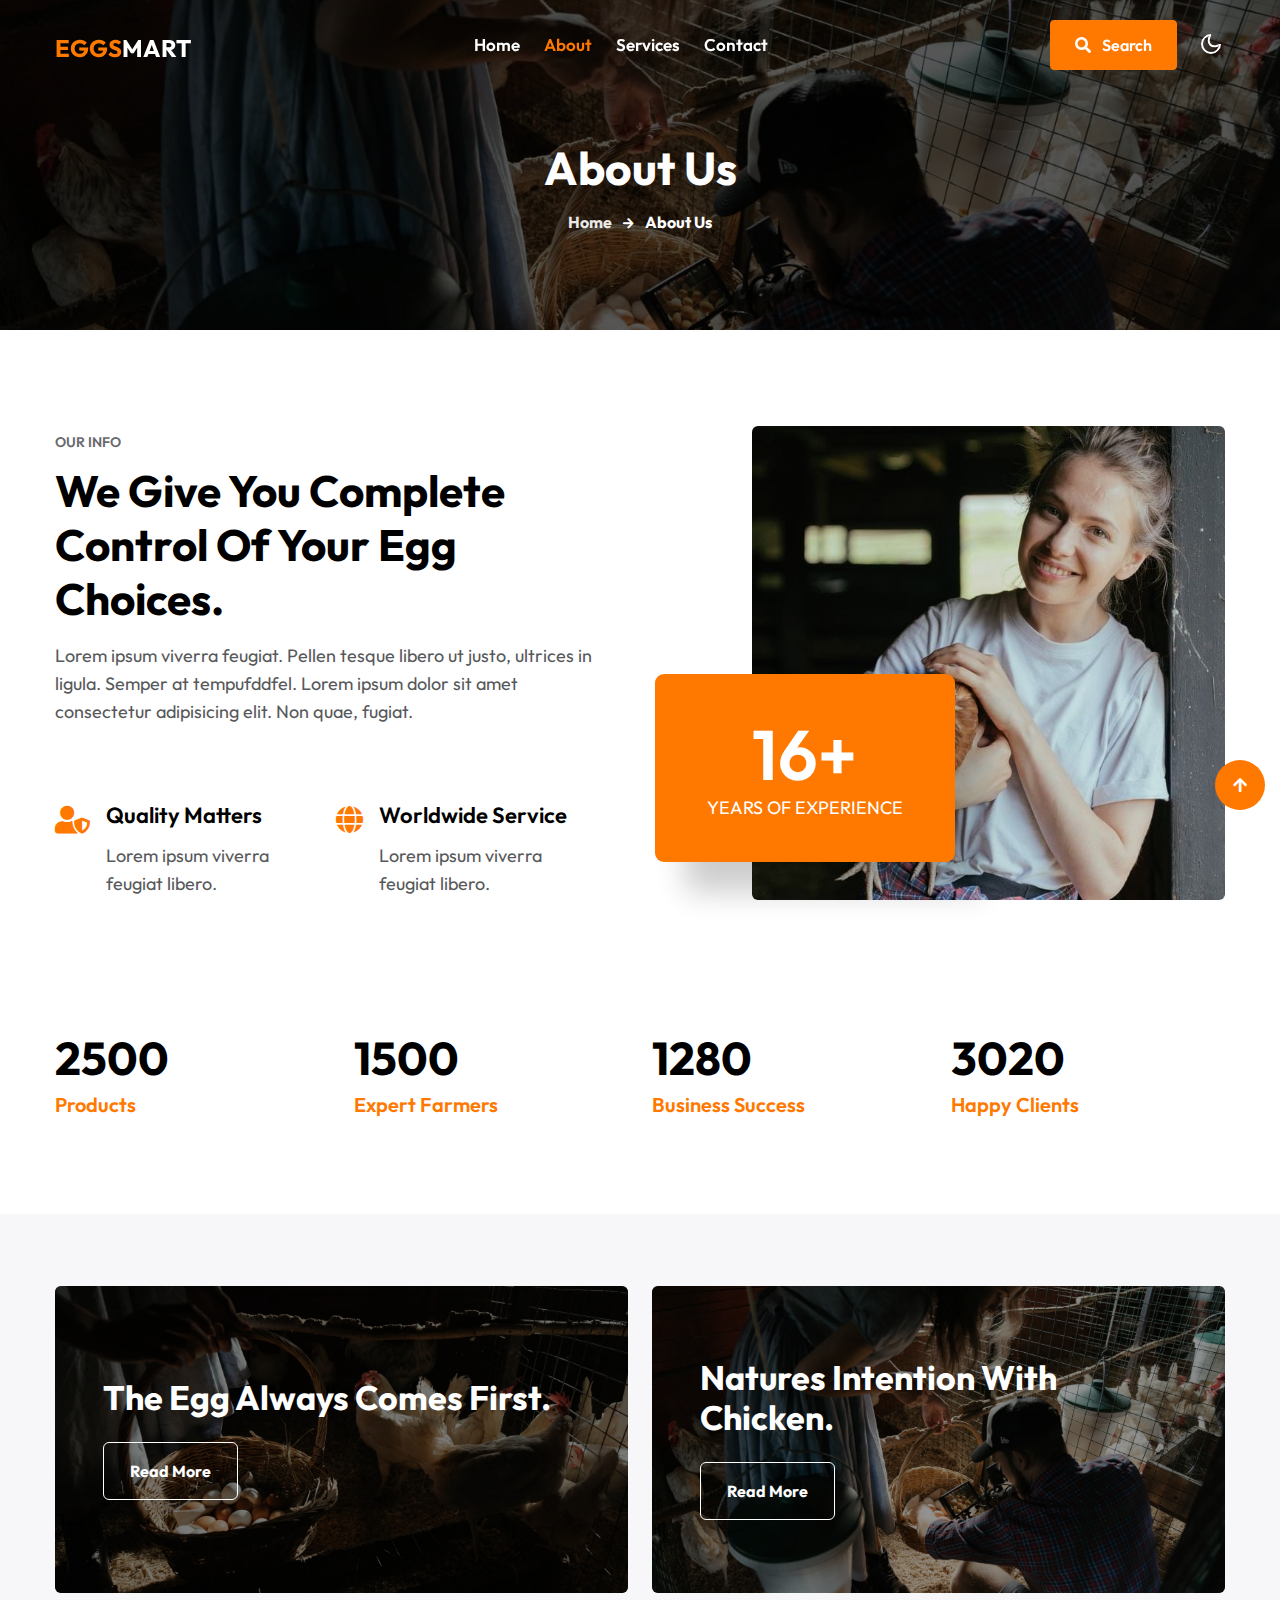
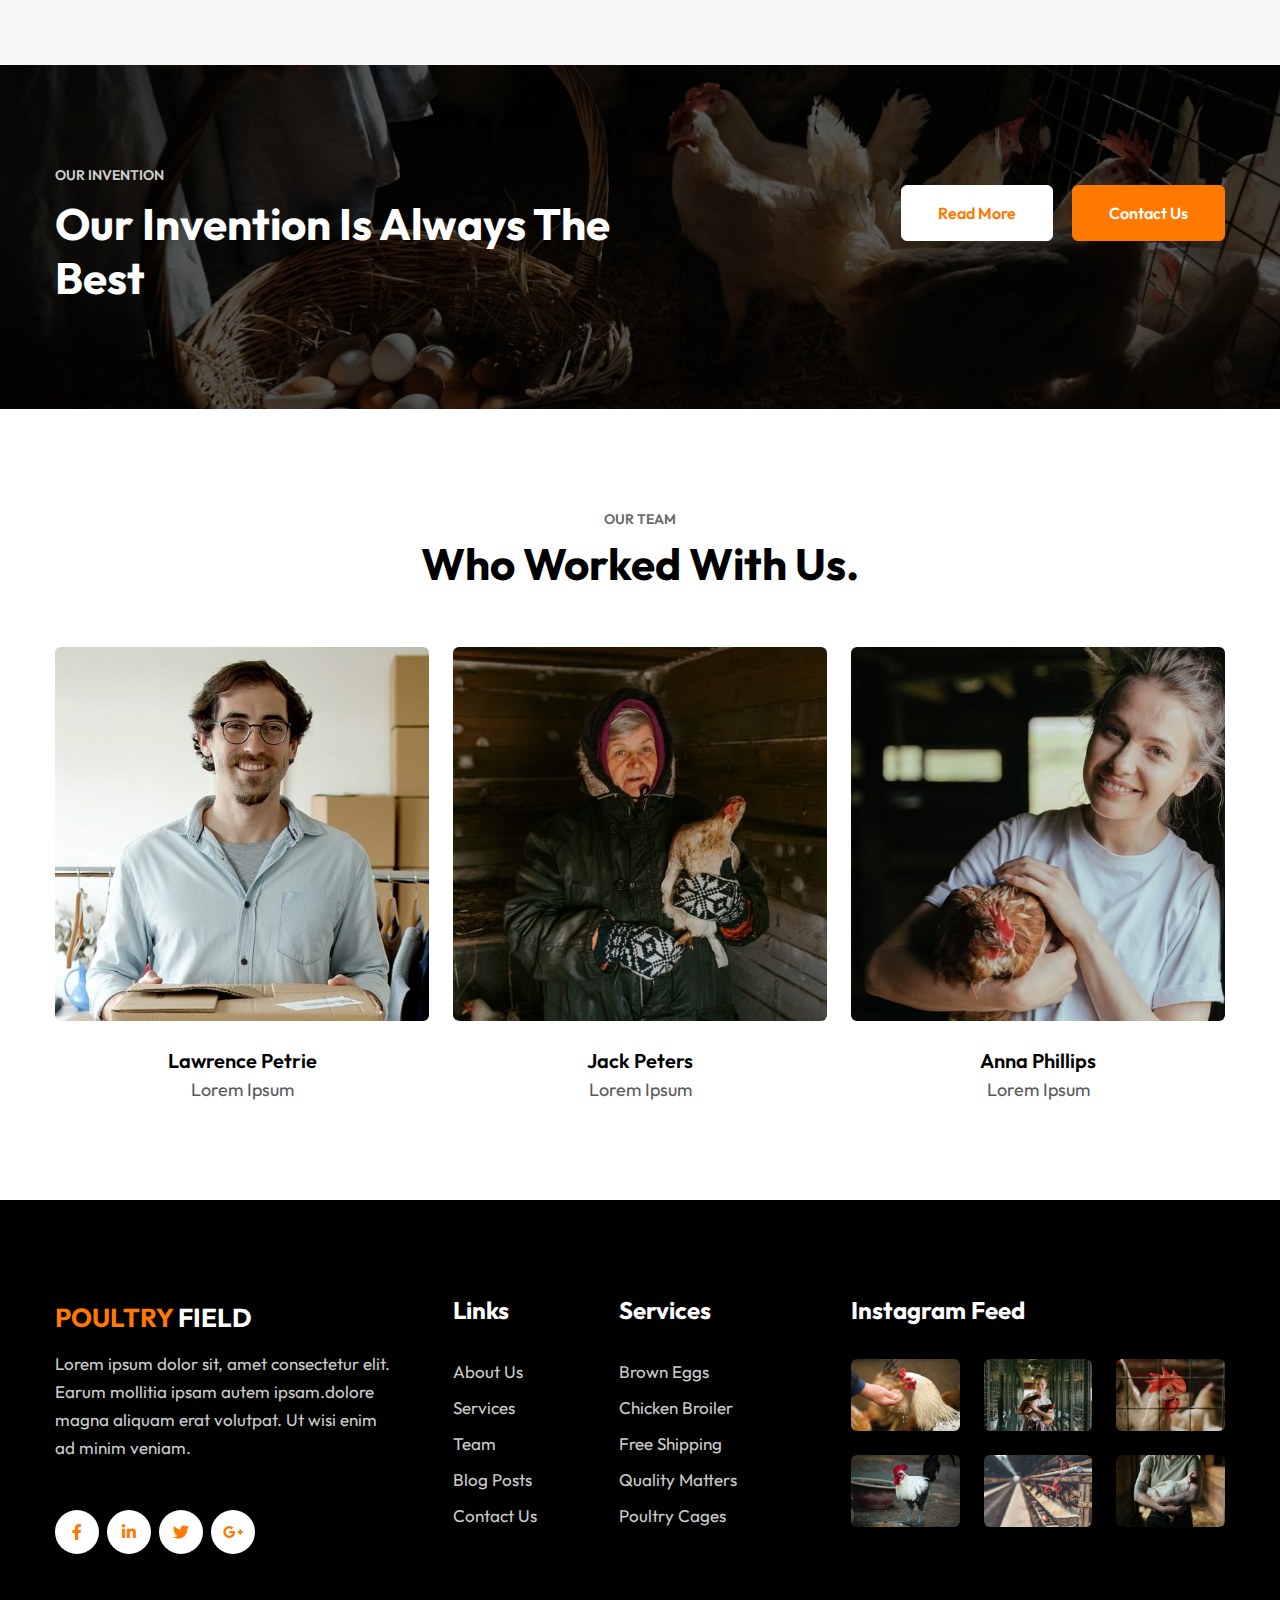
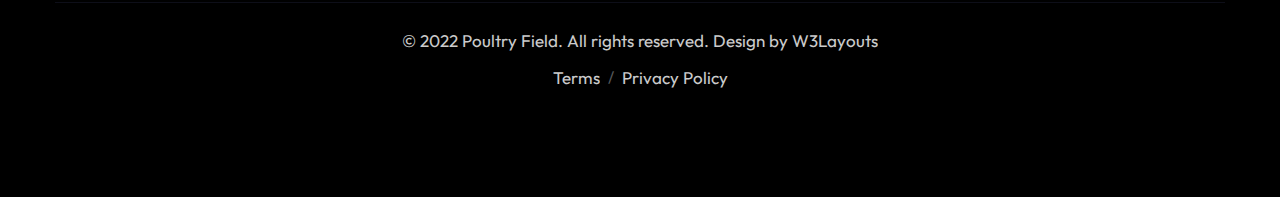
==== about.html @ 7b954600 "Initial commit" ====
<!--
Author: W3layouts
Author URL: http://w3layouts.com
-->
<!doctype html>
<html lang="en">

<head>
    <!-- Required meta tags -->
    <meta charset="utf-8">
    <meta name="viewport" content="width=device-width, initial-scale=1, shrink-to-fit=no">
    <title>Eggsmart - Farming for Eggs and such  </title>
    <!--/google-fonts -->
    <link href="//fonts.googleapis.com/css2?family=Outfit:wght@400;600;700&display=swap" rel="stylesheet">
    <!--//google-fonts -->
    <!--/Template-CSS -->
    <link rel="stylesheet" href="assets/css/style-starter.css">
    <!--//Template-CSS -->
</head>

<body>
    <!--/Header-->
    <header id="site-header" class="fixed-top">
        <div class="container">
            <nav class="navbar navbar-expand-lg navbar-light stroke py-lg-0">
                <h1><a class="navbar-brand" href="index.html">
                        <span class="w3yellow">Eggs</span>mart
                    </a></h1>
                <button class="navbar-toggler collapsed" type="button" data-bs-toggle="collapse" data-bs-target="#navbarScroll" aria-controls="navbarScroll" aria-expanded="false" aria-label="Toggle navigation">
                    <span class="navbar-toggler-icon fa icon-expand fa-bars"></span>
                    <span class="navbar-toggler-icon fa icon-close fa-times"></span>
                </button>
                <div class="collapse navbar-collapse" id="navbarScroll">
                    <ul class="navbar-nav mx-lg-auto my-2 my-lg-0 navbar-nav-scroll">
                        <li class="nav-item">
                            <a class="nav-link" aria-current="page" href="index.html">Home</a>
                        </li>
                        <li class="nav-item">
                            <a class="nav-link active" href="about.html">About</a>
                        </li>
                        <li class="nav-item">
                            <a class="nav-link" href="services.html">Services</a>
                        </li>
                        
                        <li class="nav-item">
                            <a class="nav-link" href="contact.html">Contact</a>
                        </li>

                    </ul>
                    <!--/search-right-->
                    <ul class="header-search me-lg-4">
                        <li class="nav-item search-right">
                            <a href="#search" class="btn search-btn btn-primary" title="search"><span class="fas fa-search me-2" aria-hidden="true"></span> Search</a>
                            <!-- search popup -->
                            <div id="search" class="pop-overlay">
                                <div class="popup">
                                    <h3 class="title-w3l two mb-4 text-left">Search Here</h3>
                                    <form action="#" method="GET" class="search-box d-flex position-relative">
                                        <input type="search" placeholder="Enter Keyword here" name="search" required="required" autofocus="">
                                        <button type="submit" class="btn"><span class="fas fa-search" aria-hidden="true"></span></button>
                                    </form>
                                </div>
                                <a class="close" href="#close">×</a>
                            </div>
                            <!-- /search popup -->
                        </li>
                    </ul>
                    <!--//search-right-->
                </div>
                <!-- toggle switch for light and dark theme -->
                <div class="mobile-position">
                    <nav class="navigation">
                        <div class="theme-switch-wrapper">
                            <label class="theme-switch" for="checkbox">
                                <input type="checkbox" id="checkbox">
                                <div class="mode-container">
                                    <i class="gg-sun"></i>
                                    <i class="gg-moon"></i>
                                </div>
                            </label>
                        </div>
                    </nav>
                </div>
                <!-- //toggle switch for light and dark theme -->

            </nav>
        </div>
    </header>
    <!--//Header-->
    <!--/inner-page-->
    <div class="inner-banner py-5">
        <section class="w3l-breadcrumb text-left py-sm-5 ">
            <div class="container">
                <div class="w3breadcrumb-gids">
                    <div class="w3breadcrumb-left text-left">
                        <h2 class="inner-w3-title mt-lg-5 mt-4">
                            About Us </h2>
                    </div>
                    <div class="w3breadcrumb-right">
                        <ul class="breadcrumbs-custom-path">
                            <li><a href="index.html">Home</a></li>
                            <li class="active"><span class="fas fa-arrow-right mx-2"></span> About Us</li>
                        </ul>
                    </div>
                </div>

            </div>
        </section>
    </div>
    <!--//inner-page-->
    <!--/about-page-->
    <section class="w3l-ab-page py-5" id="about1">
        <div class="container py-lg-5 py-md-4 py-2">
            <div class="row align-items-center">
                <div class="col-lg-6 pe-lg-5">
                    <h6 class="title-subw3hny mb-2">Our Info</h6>
                    <h3 class="title-w3l mb-2">We Give You Complete Control Of Your Egg choices.
                    </h3>

                    <p class="mt-3">Lorem ipsum viverra feugiat. Pellen tesque libero ut justo,
                        ultrices in ligula. Semper at tempufddfel. Lorem ipsum dolor sit amet consectetur adipisicing
                        elit. Non quae, fugiat.</p>
                    <div class="row two-grids mt-5 pt-lg-4">
                        <div class="col-sm-6 grids_info d-flex">
                            <i class="fas fa-user-shield"></i>
                            <div class="detail ms-3">
                                <h4>Quality Matters</h4>
                                <p>Lorem ipsum viverra feugiat libero.
                                </p>
                            </div>
                        </div>
                        <div class="col-sm-6 grids_info d-flex mt-sm-0 mt-4">
                            <i class="fas fa-globe"></i>
                            <div class="detail ms-3">
                                <h4>
                                    Worldwide Service</h4>
                                <p>Lorem ipsum viverra feugiat libero.
                                </p>
                            </div>
                        </div>
                    </div>
                </div>
                <div class="col-lg-5 offset-lg-1 text-end mt-lg-0 mt-5 position-relative">
                    <img src="assets/images/ab.jpg" alt="" class="img-fluid radius-image">
                    <div class="imginfo__box">
                        <h6 class="imginfo__title">16+</h6>
                        <p>Years of experience</p>
                    </div>
                </div>
            </div>
        </div>
    </section>
    <!--/w3-grids-->
    <section class="w3l-stats-section py-5 pt-0" id="stats">
        <div class="container py-md-5 pt-0">
            <div class="w3l-stats-inner-inf">
                <div class="row stats-con">
                    <div class="col-lg-3 col-6 stats_info counter_grid">
                        <p class="counter">2500 </p>
                        <h3>Products</h3>
                    </div>
                    <div class="col-lg-3 col-6 stats_info counter_grid">
                        <p class="counter">1500 </p>
                        <h3>Expert Farmers</h3>
                    </div>
                    <div class="col-lg-3 col-6 stats_info counter_grid mt-lg-0 mt-4">
                        <p class="counter">1280 </p>
                        <h3>Business Success</h3>
                    </div>
                    <div class="col-lg-3 col-6 stats_info counter_grid mt-lg-0 mt-4">
                        <p class="counter">3020</p>
                        <h3>Happy Clients</h3>
                    </div>

                </div>
            </div>
        </div>
    </section>
    <!--//w3-grids-->
    <!--/bottom-3-grids-->
    <div class=" w3l-3-grids py-5" id="grids-3">
        <div class="container py-md-4">
            <div class="row">
                <div class="col-md-6 mt-md-0">
                    <div class="grids3-info position-relative">
                        <a href="#img" class="d-block zoom"><img src="assets/images/banner1.jpg" alt="" class="img-fluid news-image"></a>
                        <div class="w3-grids3-info">
                            <h4 class="gdnhy-1"><a href="#img">The Egg always comes first.</a>
                                <a class="w3item-link btn btn-style mt-4" href="#">
                                    Read More
                                </a>

                            </h4>
                        </div>
                    </div>
                </div>
                <div class="col-md-6 mt-md-0 mt-4 grids3-info2">
                    <div class="grids3-info position-relative">
                        <a href="#img" class="d-block zoom"><img src="assets/images/banner2.jpg" alt="" class="img-fluid news-image"></a>
                        <div class="w3-grids3-info second">
                            <h4 class="gdnhy-1"><a href="#img">Natures Intention with chicken.</a>
                                <a class="w3item-link btn btn-style mt-4" href="#">
                                    Read More
                                </a>
                            </h4>

                        </div>
                    </div>
                </div>

            </div>
        </div>
    </div>
    <!--//bottom-3-grids-->

    <!--/w3l-join-main-->
    <section class="w3l-join-main py-5">
        <div class="container py-md-5">
            <div class="w3l-project-in">
                <div class="row bottom-info text-left">
                    <div class="col-lg-7 w3l-project-in-left pe-lg-5">
                        <h6 class="title-subw3hny mb-2">Our Invention</h6>
                        <h3 class="title-w3l two mb-2">Our Invention Is Always The Best
                        </h3>


                    </div>
                    <div class="col-lg-5 w3l-project-in-right">
                        <div class="w3banner-content-btns">
                            <a href="about.html" class="btn btn-style btn-white mt-4">Read More </a>
                            <a href="contact.html" class="btn btn-style btn-primary mt-4 ms-3">Contact Us</a>
                        </div>
                    </div>
                </div>
            </div>
        </div>
    </section>
    <!--//w3l-join-main-->
    <!--/team-sec-->
    <section class="w3l-team-main team py-5" id="team">
        <div class="container py-lg-5">
            <div class="title-content text-center mb-2">
                <h6 class="title-subw3hny mb-1">Our Team</h6>
                <h3 class="title-w3l">Who Worked With Us.</h3>
            </div>
            <div class="row team-row justify-content-center">
                <div class="col-lg-4 col-6 team-wrap mt-lg-5 mt-4">
                    <div class="team-member text-center">
                        <div class="team-img">
                            <img src="assets/images/team1.jpg" alt="" class="radius-image">
                            <div class="overlay-team">
                                <div class="team-details text-center">
                                    <div class="socials mt-20">
                                        <a href="#url">
                                            <span class="fab fa-facebook-f"></span>
                                        </a>
                                        <a href="#url">
                                            <span class="fab fa-twitter"></span>
                                        </a>
                                        <a href="#url">
                                            <span class="fab fa-linkedin-in"></span>
                                        </a>
                                    </div>
                                </div>
                            </div>
                        </div>
                        <a href="#url" class="team-title">Lawrence Petrie</a>
                        <p>Lorem Ipsum</p>
                    </div>
                </div>
                <!-- end team member -->
                <div class="col-lg-4 col-6 team-wrap mt-lg-5 mt-4">
                    <div class="team-member text-center">
                        <div class="team-img">
                            <img src="assets/images/team3.jpg" alt="" class="radius-image">
                            <div class="overlay-team">
                                <div class="team-details text-center">
                                    <div class="socials mt-20">
                                        <a href="#url">
                                            <span class="fab fa-facebook-f"></span>
                                        </a>
                                        <a href="#url">
                                            <span class="fab fa-twitter"></span>
                                        </a>
                                        <a href="#url">
                                            <span class="fab fa-linkedin-in"></span>
                                        </a>
                                    </div>
                                </div>
                            </div>
                        </div>
                        <a href="#url" class="team-title">Jack Peters</a>
                        <p>Lorem Ipsum</p>
                    </div>
                </div>
                <!-- end team member -->
                <div class="col-lg-4 col-6 team-wrap mt-lg-5 mt-4">
                    <div class="team-member text-center">
                        <div class="team-img">
                            <img src="assets/images/team2.jpg" alt="" class="radius-image">
                            <div class="overlay-team">
                                <div class="team-details text-center">
                                    <div class="socials mt-20">
                                        <a href="#url">
                                            <span class="fab fa-facebook-f"></span>
                                        </a>
                                        <a href="#url">
                                            <span class="fab fa-twitter"></span>
                                        </a>
                                        <a href="#url">
                                            <span class="fab fa-linkedin-in"></span>
                                        </a>
                                    </div>
                                </div>
                            </div>
                        </div>
                        <a href="#url" class="team-title">Anna Phillips</a>
                        <p>Lorem Ipsum</p>
                    </div>
                </div>
                <!-- end team member -->
            </div>

        </div>
    </section>
    <!--//team-sec-->
    <!--/footer-->
    <footer class="w3l-footer">
        <div class="w3l-footer-16 py-5">
            <div class="container py-md-5 py-3 pb-0">
                <div class="row footer-p">
                    <div class="col-lg-4 col-md-6 pe-lg-5">
                        <h2 class="footerw3l-logo"><a class="navbar-brand" href="index.html">
                                <span class="w3yellow">Poultry</span> Field
                            </a></h2>
                        <p class="mt-3">Lorem ipsum dolor sit, amet consectetur elit. Earum mollitia ipsam autem ipsam.dolore magna aliquam erat volutpat. Ut wisi enim ad minim veniam.</p>
                        <div class="columns-2 mt-lg-5 mt-4">
                            <ul class="social">
                                <li><a href="#facebook"><i class="fab fa-facebook-f"></i></a>
                                </li>
                                <li><a href="#linkedin"><i class="fab fa-linkedin-in"></i></a>
                                </li>
                                <li><a href="#twitter"><i class="fab fa-twitter"></i></a>
                                </li>
                                <li><a href="#google"><i class="fab fa-google-plus-g"></i></a>
                                </li>

                            </ul>
                        </div>
                    </div>
                    <div class="col-lg-4 col-md-6 mt-lg-0 mt-5">
                        <div class="row">
                            <div class="col-xl-5 col-6 column">
                                <h3>Links</h3>
                                <ul class="footer-gd-16">
                                    <li><a href="about.html">About Us</a></li>
                                    <li><a href="services.html">Services</a></li>

                                    <li><a href="about.html">Team</a></li>
                                    <li><a href="#blog">Blog Posts</a></li>
                                    <li><a href="contact.html">Contact Us</a></li>
                                </ul>
                            </div>
                            <div class="col-6 column">
                                <h3>Services</h3>
                                <ul class="footer-gd-16">

                                    <li><a href="#care">
                                            Brown Eggs</a></li>
                                    <li><a href="#meal">Chicken Broiler</a></li>
                                    <li><a href="#clean">
                                            Free Shipping</a></li>
                                    <li><a href="#medicine">
                                            Quality Matters</a></li>
                                    <li><a href="#setting">
                                            Poultry Cages</a></li>
                                </ul>
                            </div>
                        </div>
                    </div>
                    <div class="col-lg-4 col-md-6 column mt-lg-0 mt-4 pl-xl-0">
                        <h3>Instagram Feed</h3>
                        <div class="end-column row">
                            <div class="col-4 w3indta-grid">
                                <a href="#insta">
                                    <img src="assets/images/g1.jpg" class="img-fluid radius-image" alt="poultryfield">
                                </a>
                            </div>
                            <div class="col-4 w3indta-grid">
                                <a href="#insta">
                                    <img src="assets/images/g2.jpg" class="img-fluid radius-image" alt="poultryfield">
                                </a>
                            </div>
                            <div class="col-4 w3indta-grid">
                                <a href="#insta">
                                    <img src="assets/images/g3.jpg" class="img-fluid radius-image" alt="poultryfield">
                                </a>
                            </div>
                            <div class="col-4 w3indta-grid mt-4">
                                <a href="#insta">
                                    <img src="assets/images/g4.jpg" class="img-fluid radius-image" alt="poultryfield">
                                </a>
                            </div>
                            <div class="col-4 w3indta-grid mt-4">
                                <a href="#insta">
                                    <img src="assets/images/g5.jpg" class="img-fluid radius-image" alt="poultryfield">
                                </a>
                            </div>
                            <div class="col-4 w3indta-grid mt-4">
                                <a href="#insta">
                                    <img src="assets/images/g6.jpg" class="img-fluid radius-image" alt="poultryfield">
                                </a>
                            </div>


                        </div>
                    </div>
                </div>
                <div class="below-section text-center pt-lg-4 mt-5">
                    <p class="copy-text">&copy; 2022 Poultry Field. All rights reserved. Design by <a href="https://w3layouts.com/" target="_blank"> W3Layouts</a>
                    </p>
                    <ul class="footer-gd-16 d-flex justify-content-center">
                        <li><a href="#terms">Terms
                            </a></li>
                        <li class="mx-2">/
                        </li>
                        <li><a href="#policy">Privacy Policy</a></li>
                    </ul>
                </div>
            </div>
        </div>
    </footer>
    <!-- //footer -->

    <!-- Js scripts -->
    <!-- move top -->
    <button onclick="topFunction()" id="movetop" title="Go to top">
        <span class="fas fa-arrow-up" aria-hidden="true"></span>
    </button>
    <script>
        // When the user scrolls down 20px from the top of the document, show the button
        window.onscroll = function() {
            scrollFunction()
        };

        function scrollFunction() {
            if (document.body.scrollTop > 20 || document.documentElement.scrollTop > 20) {
                document.getElementById("movetop").style.display = "block";
            } else {
                document.getElementById("movetop").style.display = "none";
            }
        }

        // When the user clicks on the button, scroll to the top of the document
        function topFunction() {
            document.body.scrollTop = 0;
            document.documentElement.scrollTop = 0;
        }

    </script>
    <!-- //move top -->
    <!--//footer-9 -->
    <!-- Template JavaScript -->
    <script src="assets/js/jquery-3.3.1.min.js"></script>
    <script src="assets/js/theme-change.js"></script>
    <!-- MENU-JS -->
    <script>
        $(window).on("scroll", function() {
            var scroll = $(window).scrollTop();

            if (scroll >= 80) {
                $("#site-header").addClass("nav-fixed");
            } else {
                $("#site-header").removeClass("nav-fixed");
            }
        });

        //Main navigation Active Class Add Remove
        $(".navbar-toggler").on("click", function() {
            $("header").toggleClass("active");
        });
        $(document).on("ready", function() {
            if ($(window).width() > 991) {
                $("header").removeClass("active");
            }
            $(window).on("resize", function() {
                if ($(window).width() > 991) {
                    $("header").removeClass("active");
                }
            });
        });

    </script>
    <!-- //MENU-JS -->

    <!-- disable body scroll which navbar is in active -->
    <script>
        $(function() {
            $('.navbar-toggler').click(function() {
                $('body').toggleClass('noscroll');
            })
        });

    </script>
    <!-- //disable body scroll which navbar is in active -->
    <!-- //bootstrap -->
    <script src="assets/js/bootstrap.min.js"></script>

</body>

</html>
---- assets/css/style-starter.css ----
/*--
Author: W3layouts
Author URL: http://w3layouts.com
--*/
@charset "UTF-8";

/*!
 * Bootstrap v5.0.1 (https://getbootstrap.com/)
 * Copyright 2011-2021 The Bootstrap Authors
 * Copyright 2011-2021 Twitter, Inc.
 * Licensed under MIT (https://github.com/twbs/bootstrap/blob/main/LICENSE)
 */
:root {
    --bs-blue: #0d6efd;
    --bs-indigo: #6610f2;
    --bs-purple: #6f42c1 --bs-pink: #d63384;
    --bs-red: #dc3545;
    --bs-orange: #fd7e14;
    --bs-yellow: #ffc107;
    --bs-green: #198754;
    --bs-teal: #20c997;
    --bs-cyan: #0dcaf0;
    --bs-white: #fff;
    --bs-gray: #6c757d;
    --bs-gray-dark: #343a40;
    --bs-primary: #0d6efd;
    --bs-secondary: #6c757d;
    --bs-success: #198754;
    --bs-info: #0dcaf0;
    --bs-warning: #ffc107;
    --bs-danger: #dc3545;
    --bs-light: #f8f9fa;
    --bs-dark: #212529;
    --bs-font-sans-serif: system-ui, -apple-system, "Segoe UI", Roboto, "Helvetica Neue", Arial, "Noto Sans", "Liberation Sans", sans-serif, "Apple Color Emoji", "Segoe UI Emoji", "Segoe UI Symbol", "Noto Color Emoji";
    --bs-font-monospace: SFMono-Regular, Menlo, Monaco, Consolas, "Liberation Mono", "Courier New", monospace;
    --bs-gradient: linear-gradient(180deg, rgba(255, 255, 255, 0.15), rgba(255, 255, 255, 0))
}

*,
::after,
::before {
    box-sizing: border-box
}

@media (prefers-reduced-motion:no-preference) {
    :root {
        scroll-behavior: smooth
    }
}

body {
    margin: 0;
    font-family: 'Outfit', sans-serif;
    font-size: 1rem;
    font-weight: 400;
    line-height: 1.5;
    color: #212529;
    background-color: #fff;
    -webkit-text-size-adjust: 100%;
    -webkit-tap-highlight-color: transparent
}

hr {
    margin: 1rem 0;
    color: inherit;
    background-color: currentColor;
    border: 0;
    opacity: .25
}

hr:not([size]) {
    height: 1px
}

.h1,
.h2,
.h3,
.h4,
.h5,
.h6,
h1,
h2,
h3,
h4,
h5,
h6 {
    margin-top: 0;
    margin-bottom: .5rem;
    font-weight: 700;
    line-height: 1.2
}

.h1,
h1 {
    font-size: calc(1.375rem + 1.5vw)
}

@media (min-width:1200px) {

    .h1,
    h1 {
        font-size: 2.5rem
    }
}

.h2,
h2 {
    font-size: calc(1.325rem + .9vw)
}

@media (min-width:1200px) {

    .h2,
    h2 {
        font-size: 2rem
    }
}

.h3,
h3 {
    font-size: calc(1.3rem + .6vw)
}

@media (min-width:1200px) {

    .h3,
    h3 {
        font-size: 1.75rem
    }
}

.h4,
h4 {
    font-size: calc(1.275rem + .3vw)
}

@media (min-width:1200px) {

    .h4,
    h4 {
        font-size: 1.5rem
    }
}

.h5,
h5 {
    font-size: 1.25rem
}

.h6,
h6 {
    font-size: 1rem
}

p {
    margin-top: 0;
    margin-bottom: 1rem
}

abbr[data-bs-original-title],
abbr[title] {
    -webkit-text-decoration: underline dotted;
    text-decoration: underline dotted;
    cursor: help;
    -webkit-text-decoration-skip-ink: none;
    text-decoration-skip-ink: none
}

address {
    margin-bottom: 1rem;
    font-style: normal;
    line-height: inherit
}

ol,
ul {
    padding-left: 2rem
}

dl,
ol,
ul {
    margin-top: 0;
    margin-bottom: 1rem
}

ol ol,
ol ul,
ul ol,
ul ul {
    margin-bottom: 0
}

dt {
    font-weight: 700
}

dd {
    margin-bottom: .5rem;
    margin-left: 0
}

blockquote {
    margin: 0 0 1rem
}

b,
strong {
    font-weight: bolder
}

.small,
small {
    font-size: .875em
}

.mark,
mark {
    padding: .2em;
    background-color: #fcf8e3
}

sub,
sup {
    position: relative;
    font-size: .75em;
    line-height: 0;
    vertical-align: baseline
}

sub {
    bottom: -.25em
}

sup {
    top: -.5em
}

a {
    color: var(--primary-color);
    text-decoration: underline;

}

a:hover {
    color: var(--primary-color);
}

a:not([href]):not([class]),
a:not([href]):not([class]):hover {
    color: inherit;
    text-decoration: none
}

code,
kbd,
pre,
samp {
    font-family: 'Outfit', sans-serif;
    font-size: 1em;
    direction: ltr;
    unicode-bidi: bidi-override
}

pre {
    display: block;
    margin-top: 0;
    margin-bottom: 1rem;
    overflow: auto;
    font-size: .875em
}

pre code {
    font-size: inherit;
    color: inherit;
    word-break: normal
}

code {
    font-size: .875em;
    color: #d63384;
    word-wrap: break-word
}

a > code {
    color: inherit
}

kbd {
    padding: .2rem .4rem;
    font-size: .875em;
    color: #fff;
    background-color: #212529;
    border-radius: .2rem
}

kbd kbd {
    padding: 0;
    font-size: 1em;
    font-weight: 700
}

figure {
    margin: 0 0 1rem
}

img,
svg {
    vertical-align: middle
}

table {
    caption-side: bottom;
    border-collapse: collapse
}

caption {
    padding-top: .5rem;
    padding-bottom: .5rem;
    color: #6c757d;
    text-align: left
}

th {
    text-align: inherit;
    text-align: -webkit-match-parent
}

tbody,
td,
tfoot,
th,
thead,
tr {
    border-color: inherit;
    border-style: solid;
    border-width: 0
}

label {
    display: inline-block
}

button {
    border-radius: 0
}

button:focus:not(:focus-visible) {
    outline: 0
}

button,
input,
optgroup,
select,
textarea {
    margin: 0;
    font-family: 'Outfit', sans-serif;
    font-size: inherit;
    line-height: inherit
}

button,
select {
    text-transform: none
}

[role=button] {
    cursor: pointer
}

select {
    word-wrap: normal
}

select:disabled {
    opacity: 1
}

[list]::-webkit-calendar-picker-indicator {
    display: none
}

[type=button],
[type=reset],
[type=submit],
button {
    -webkit-appearance: button
}

[type=button]:not(:disabled),
[type=reset]:not(:disabled),
[type=submit]:not(:disabled),
button:not(:disabled) {
    cursor: pointer
}

::-moz-focus-inner {
    padding: 0;
    border-style: none
}

textarea {
    resize: vertical
}

fieldset {
    min-width: 0;
    padding: 0;
    margin: 0;
    border: 0
}

legend {
    float: left;
    width: 100%;
    padding: 0;
    margin-bottom: .5rem;
    font-size: calc(1.275rem + .3vw);
    line-height: inherit
}

@media (min-width:1200px) {
    legend {
        font-size: 1.5rem
    }
}

legend + * {
    clear: left
}

::-webkit-datetime-edit-day-field,
::-webkit-datetime-edit-fields-wrapper,
::-webkit-datetime-edit-hour-field,
::-webkit-datetime-edit-minute,
::-webkit-datetime-edit-month-field,
::-webkit-datetime-edit-text,
::-webkit-datetime-edit-year-field {
    padding: 0
}

::-webkit-inner-spin-button {
    height: auto
}

[type=search] {
    outline-offset: -2px;
    -webkit-appearance: textfield
}

::-webkit-search-decoration {
    -webkit-appearance: none
}

::-webkit-color-swatch-wrapper {
    padding: 0
}

::file-selector-button {
    font: inherit
}

::-webkit-file-upload-button {
    font: inherit;
    -webkit-appearance: button
}

output {
    display: inline-block
}

iframe {
    border: 0
}

summary {
    display: list-item;
    cursor: pointer
}

progress {
    vertical-align: baseline
}

[hidden] {
    display: none !important
}

.lead {
    font-size: 1.25rem;
    font-weight: 300
}

.display-1 {
    font-size: calc(1.625rem + 4.5vw);
    font-weight: 300;
    line-height: 1.2
}

@media (min-width:1200px) {
    .display-1 {
        font-size: 5rem
    }
}

.display-2 {
    font-size: calc(1.575rem + 3.9vw);
    font-weight: 300;
    line-height: 1.2
}

@media (min-width:1200px) {
    .display-2 {
        font-size: 4.5rem
    }
}

.display-3 {
    font-size: calc(1.525rem + 3.3vw);
    font-weight: 300;
    line-height: 1.2
}

@media (min-width:1200px) {
    .display-3 {
        font-size: 4rem
    }
}

.display-4 {
    font-size: calc(1.475rem + 2.7vw);
    font-weight: 300;
    line-height: 1.2
}

@media (min-width:1200px) {
    .display-4 {
        font-size: 3.5rem
    }
}

.display-5 {
    font-size: calc(1.425rem + 2.1vw);
    font-weight: 300;
    line-height: 1.2
}

@media (min-width:1200px) {
    .display-5 {
        font-size: 3rem
    }
}

.display-6 {
    font-size: calc(1.375rem + 1.5vw);
    font-weight: 300;
    line-height: 1.2
}

@media (min-width:1200px) {
    .display-6 {
        font-size: 2.5rem
    }
}

.list-unstyled {
    padding-left: 0;
    list-style: none
}

.list-inline {
    padding-left: 0;
    list-style: none
}

.list-inline-item {
    display: inline-block
}

.list-inline-item:not(:last-child) {
    margin-right: .5rem
}

.initialism {
    font-size: .875em;
    text-transform: uppercase
}

.blockquote {
    margin-bottom: 1rem;
    font-size: 1.25rem
}

.blockquote > :last-child {
    margin-bottom: 0
}

.blockquote-footer {
    margin-top: -1rem;
    margin-bottom: 1rem;
    font-size: .875em;
    color: #6c757d
}

.blockquote-footer::before {
    content: "— "
}

.img-fluid {
    max-width: 100%;
    height: auto
}

.img-thumbnail {
    padding: .25rem;
    background-color: #fff;
    border: 1px solid #dee2e6;
    border-radius: .25rem;
    max-width: 100%;
    height: auto
}

.figure {
    display: inline-block
}

.figure-img {
    margin-bottom: .5rem;
    line-height: 1
}

.figure-caption {
    font-size: .875em;
    color: #6c757d
}

.container,
.container-fluid,
.container-lg,
.container-md,
.container-sm,
.container-xl,
.container-xxl {
    width: 100%;
    padding-right: var(--bs-gutter-x, .75rem);
    padding-left: var(--bs-gutter-x, .75rem);
    margin-right: auto;
    margin-left: auto
}

@media (min-width:576px) {

    .container,
    .container-sm {
        max-width: 540px
    }
}

@media (min-width:768px) {

    .container,
    .container-md,
    .container-sm {
        max-width: 720px
    }
}

@media (min-width:992px) {

    .container,
    .container-lg,
    .container-md,
    .container-sm {
        max-width: 960px
    }
}

@media (min-width:1200px) {

    .container,
    .container-lg,
    .container-md,
    .container-sm,
    .container-xl {
        max-width: 1140px
    }
}

@media (min-width:1400px) {

    .container,
    .container-lg,
    .container-md,
    .container-sm,
    .container-xl,
    .container-xxl {
        max-width: 1320px
    }
}

.row {
    --bs-gutter-x: 1.5rem;
    --bs-gutter-y: 0;
    display: flex;
    flex-wrap: wrap;
    margin-top: calc(var(--bs-gutter-y) * -1);
    margin-right: calc(var(--bs-gutter-x)/ -2);
    margin-left: calc(var(--bs-gutter-x)/ -2)
}

.row > * {
    flex-shrink: 0;
    width: 100%;
    max-width: 100%;
    padding-right: calc(var(--bs-gutter-x)/ 2);
    padding-left: calc(var(--bs-gutter-x)/ 2);
    margin-top: var(--bs-gutter-y)
}

.col {
    flex: 1 0 0%
}

.row-cols-auto > * {
    flex: 0 0 auto;
    width: auto
}

.row-cols-1 > * {
    flex: 0 0 auto;
    width: 100%
}

.row-cols-2 > * {
    flex: 0 0 auto;
    width: 50%
}

.row-cols-3 > * {
    flex: 0 0 auto;
    width: 33.3333333333%
}

.row-cols-4 > * {
    flex: 0 0 auto;
    width: 25%
}

.row-cols-5 > * {
    flex: 0 0 auto;
    width: 20%
}

.row-cols-6 > * {
    flex: 0 0 auto;
    width: 16.6666666667%
}

.col-auto {
    flex: 0 0 auto;
    width: auto
}

.col-1 {
    flex: 0 0 auto;
    width: 8.3333333333%
}

.col-2 {
    flex: 0 0 auto;
    width: 16.6666666667%
}

.col-3 {
    flex: 0 0 auto;
    width: 25%
}

.col-4 {
    flex: 0 0 auto;
    width: 33.3333333333%
}

.col-5 {
    flex: 0 0 auto;
    width: 41.6666666667%
}

.col-6 {
    flex: 0 0 auto;
    width: 50%
}

.col-7 {
    flex: 0 0 auto;
    width: 58.3333333333%
}

.col-8 {
    flex: 0 0 auto;
    width: 66.6666666667%
}

.col-9 {
    flex: 0 0 auto;
    width: 75%
}

.col-10 {
    flex: 0 0 auto;
    width: 83.3333333333%
}

.col-11 {
    flex: 0 0 auto;
    width: 91.6666666667%
}

.col-12 {
    flex: 0 0 auto;
    width: 100%
}

.offset-1 {
    margin-left: 8.3333333333%
}

.offset-2 {
    margin-left: 16.6666666667%
}

.offset-3 {
    margin-left: 25%
}

.offset-4 {
    margin-left: 33.3333333333%
}

.offset-5 {
    margin-left: 41.6666666667%
}

.offset-6 {
    margin-left: 50%
}

.offset-7 {
    margin-left: 58.3333333333%
}

.offset-8 {
    margin-left: 66.6666666667%
}

.offset-9 {
    margin-left: 75%
}

.offset-10 {
    margin-left: 83.3333333333%
}

.offset-11 {
    margin-left: 91.6666666667%
}

.g-0,
.gx-0 {
    --bs-gutter-x: 0
}

.g-0,
.gy-0 {
    --bs-gutter-y: 0
}

.g-1,
.gx-1 {
    --bs-gutter-x: 0.25rem
}

.g-1,
.gy-1 {
    --bs-gutter-y: 0.25rem
}

.g-2,
.gx-2 {
    --bs-gutter-x: 0.5rem
}

.g-2,
.gy-2 {
    --bs-gutter-y: 0.5rem
}

.g-3,
.gx-3 {
    --bs-gutter-x: 1rem
}

.g-3,
.gy-3 {
    --bs-gutter-y: 1rem
}

.g-4,
.gx-4 {
    --bs-gutter-x: 1.5rem
}

.g-4,
.gy-4 {
    --bs-gutter-y: 1.5rem
}

.g-5,
.gx-5 {
    --bs-gutter-x: 3rem
}

.g-5,
.gy-5 {
    --bs-gutter-y: 3rem
}

@media (min-width:576px) {
    .col-sm {
        flex: 1 0 0%
    }

    .row-cols-sm-auto > * {
        flex: 0 0 auto;
        width: auto
    }

    .row-cols-sm-1 > * {
        flex: 0 0 auto;
        width: 100%
    }

    .row-cols-sm-2 > * {
        flex: 0 0 auto;
        width: 50%
    }

    .row-cols-sm-3 > * {
        flex: 0 0 auto;
        width: 33.3333333333%
    }

    .row-cols-sm-4 > * {
        flex: 0 0 auto;
        width: 25%
    }

    .row-cols-sm-5 > * {
        flex: 0 0 auto;
        width: 20%
    }

    .row-cols-sm-6 > * {
        flex: 0 0 auto;
        width: 16.6666666667%
    }

    .col-sm-auto {
        flex: 0 0 auto;
        width: auto
    }

    .col-sm-1 {
        flex: 0 0 auto;
        width: 8.3333333333%
    }

    .col-sm-2 {
        flex: 0 0 auto;
        width: 16.6666666667%
    }

    .col-sm-3 {
        flex: 0 0 auto;
        width: 25%
    }

    .col-sm-4 {
        flex: 0 0 auto;
        width: 33.3333333333%
    }

    .col-sm-5 {
        flex: 0 0 auto;
        width: 41.6666666667%
    }

    .col-sm-6 {
        flex: 0 0 auto;
        width: 50%
    }

    .col-sm-7 {
        flex: 0 0 auto;
        width: 58.3333333333%
    }

    .col-sm-8 {
        flex: 0 0 auto;
        width: 66.6666666667%
    }

    .col-sm-9 {
        flex: 0 0 auto;
        width: 75%
    }

    .col-sm-10 {
        flex: 0 0 auto;
        width: 83.3333333333%
    }

    .col-sm-11 {
        flex: 0 0 auto;
        width: 91.6666666667%
    }

    .col-sm-12 {
        flex: 0 0 auto;
        width: 100%
    }

    .offset-sm-0 {
        margin-left: 0
    }

    .offset-sm-1 {
        margin-left: 8.3333333333%
    }

    .offset-sm-2 {
        margin-left: 16.6666666667%
    }

    .offset-sm-3 {
        margin-left: 25%
    }

    .offset-sm-4 {
        margin-left: 33.3333333333%
    }

    .offset-sm-5 {
        margin-left: 41.6666666667%
    }

    .offset-sm-6 {
        margin-left: 50%
    }

    .offset-sm-7 {
        margin-left: 58.3333333333%
    }

    .offset-sm-8 {
        margin-left: 66.6666666667%
    }

    .offset-sm-9 {
        margin-left: 75%
    }

    .offset-sm-10 {
        margin-left: 83.3333333333%
    }

    .offset-sm-11 {
        margin-left: 91.6666666667%
    }

    .g-sm-0,
    .gx-sm-0 {
        --bs-gutter-x: 0
    }

    .g-sm-0,
    .gy-sm-0 {
        --bs-gutter-y: 0
    }

    .g-sm-1,
    .gx-sm-1 {
        --bs-gutter-x: 0.25rem
    }

    .g-sm-1,
    .gy-sm-1 {
        --bs-gutter-y: 0.25rem
    }

    .g-sm-2,
    .gx-sm-2 {
        --bs-gutter-x: 0.5rem
    }

    .g-sm-2,
    .gy-sm-2 {
        --bs-gutter-y: 0.5rem
    }

    .g-sm-3,
    .gx-sm-3 {
        --bs-gutter-x: 1rem
    }

    .g-sm-3,
    .gy-sm-3 {
        --bs-gutter-y: 1rem
    }

    .g-sm-4,
    .gx-sm-4 {
        --bs-gutter-x: 1.5rem
    }

    .g-sm-4,
    .gy-sm-4 {
        --bs-gutter-y: 1.5rem
    }

    .g-sm-5,
    .gx-sm-5 {
        --bs-gutter-x: 3rem
    }

    .g-sm-5,
    .gy-sm-5 {
        --bs-gutter-y: 3rem
    }
}

@media (min-width:768px) {
    .col-md {
        flex: 1 0 0%
    }

    .row-cols-md-auto > * {
        flex: 0 0 auto;
        width: auto
    }

    .row-cols-md-1 > * {
        flex: 0 0 auto;
        width: 100%
    }

    .row-cols-md-2 > * {
        flex: 0 0 auto;
        width: 50%
    }

    .row-cols-md-3 > * {
        flex: 0 0 auto;
        width: 33.3333333333%
    }

    .row-cols-md-4 > * {
        flex: 0 0 auto;
        width: 25%
    }

    .row-cols-md-5 > * {
        flex: 0 0 auto;
        width: 20%
    }

    .row-cols-md-6 > * {
        flex: 0 0 auto;
        width: 16.6666666667%
    }

    .col-md-auto {
        flex: 0 0 auto;
        width: auto
    }

    .col-md-1 {
        flex: 0 0 auto;
        width: 8.3333333333%
    }

    .col-md-2 {
        flex: 0 0 auto;
        width: 16.6666666667%
    }

    .col-md-3 {
        flex: 0 0 auto;
        width: 25%
    }

    .col-md-4 {
        flex: 0 0 auto;
        width: 33.3333333333%
    }

    .col-md-5 {
        flex: 0 0 auto;
        width: 41.6666666667%
    }

    .col-md-6 {
        flex: 0 0 auto;
        width: 50%
    }

    .col-md-7 {
        flex: 0 0 auto;
        width: 58.3333333333%
    }

    .col-md-8 {
        flex: 0 0 auto;
        width: 66.6666666667%
    }

    .col-md-9 {
        flex: 0 0 auto;
        width: 75%
    }

    .col-md-10 {
        flex: 0 0 auto;
        width: 83.3333333333%
    }

    .col-md-11 {
        flex: 0 0 auto;
        width: 91.6666666667%
    }

    .col-md-12 {
        flex: 0 0 auto;
        width: 100%
    }

    .offset-md-0 {
        margin-left: 0
    }

    .offset-md-1 {
        margin-left: 8.3333333333%
    }

    .offset-md-2 {
        margin-left: 16.6666666667%
    }

    .offset-md-3 {
        margin-left: 25%
    }

    .offset-md-4 {
        margin-left: 33.3333333333%
    }

    .offset-md-5 {
        margin-left: 41.6666666667%
    }

    .offset-md-6 {
        margin-left: 50%
    }

    .offset-md-7 {
        margin-left: 58.3333333333%
    }

    .offset-md-8 {
        margin-left: 66.6666666667%
    }

    .offset-md-9 {
        margin-left: 75%
    }

    .offset-md-10 {
        margin-left: 83.3333333333%
    }

    .offset-md-11 {
        margin-left: 91.6666666667%
    }

    .g-md-0,
    .gx-md-0 {
        --bs-gutter-x: 0
    }

    .g-md-0,
    .gy-md-0 {
        --bs-gutter-y: 0
    }

    .g-md-1,
    .gx-md-1 {
        --bs-gutter-x: 0.25rem
    }

    .g-md-1,
    .gy-md-1 {
        --bs-gutter-y: 0.25rem
    }

    .g-md-2,
    .gx-md-2 {
        --bs-gutter-x: 0.5rem
    }

    .g-md-2,
    .gy-md-2 {
        --bs-gutter-y: 0.5rem
    }

    .g-md-3,
    .gx-md-3 {
        --bs-gutter-x: 1rem
    }

    .g-md-3,
    .gy-md-3 {
        --bs-gutter-y: 1rem
    }

    .g-md-4,
    .gx-md-4 {
        --bs-gutter-x: 1.5rem
    }

    .g-md-4,
    .gy-md-4 {
        --bs-gutter-y: 1.5rem
    }

    .g-md-5,
    .gx-md-5 {
        --bs-gutter-x: 3rem
    }

    .g-md-5,
    .gy-md-5 {
        --bs-gutter-y: 3rem
    }
}

@media (min-width:992px) {
    .col-lg {
        flex: 1 0 0%
    }

    .row-cols-lg-auto > * {
        flex: 0 0 auto;
        width: auto
    }

    .row-cols-lg-1 > * {
        flex: 0 0 auto;
        width: 100%
    }

    .row-cols-lg-2 > * {
        flex: 0 0 auto;
        width: 50%
    }

    .row-cols-lg-3 > * {
        flex: 0 0 auto;
        width: 33.3333333333%
    }

    .row-cols-lg-4 > * {
        flex: 0 0 auto;
        width: 25%
    }

    .row-cols-lg-5 > * {
        flex: 0 0 auto;
        width: 20%
    }

    .row-cols-lg-6 > * {
        flex: 0 0 auto;
        width: 16.6666666667%
    }

    .col-lg-auto {
        flex: 0 0 auto;
        width: auto
    }

    .col-lg-1 {
        flex: 0 0 auto;
        width: 8.3333333333%
    }

    .col-lg-2 {
        flex: 0 0 auto;
        width: 16.6666666667%
    }

    .col-lg-3 {
        flex: 0 0 auto;
        width: 25%
    }

    .col-lg-4 {
        flex: 0 0 auto;
        width: 33.3333333333%
    }

    .col-lg-5 {
        flex: 0 0 auto;
        width: 41.6666666667%
    }

    .col-lg-6 {
        flex: 0 0 auto;
        width: 50%
    }

    .col-lg-7 {
        flex: 0 0 auto;
        width: 58.3333333333%
    }

    .col-lg-8 {
        flex: 0 0 auto;
        width: 66.6666666667%
    }

    .col-lg-9 {
        flex: 0 0 auto;
        width: 75%
    }

    .col-lg-10 {
        flex: 0 0 auto;
        width: 83.3333333333%
    }

    .col-lg-11 {
        flex: 0 0 auto;
        width: 91.6666666667%
    }

    .col-lg-12 {
        flex: 0 0 auto;
        width: 100%
    }

    .offset-lg-0 {
        margin-left: 0
    }

    .offset-lg-1 {
        margin-left: 8.3333333333%
    }

    .offset-lg-2 {
        margin-left: 16.6666666667%
    }

    .offset-lg-3 {
        margin-left: 25%
    }

    .offset-lg-4 {
        margin-left: 33.3333333333%
    }

    .offset-lg-5 {
        margin-left: 41.6666666667%
    }

    .offset-lg-6 {
        margin-left: 50%
    }

    .offset-lg-7 {
        margin-left: 58.3333333333%
    }

    .offset-lg-8 {
        margin-left: 66.6666666667%
    }

    .offset-lg-9 {
        margin-left: 75%
    }

    .offset-lg-10 {
        margin-left: 83.3333333333%
    }

    .offset-lg-11 {
        margin-left: 91.6666666667%
    }

    .g-lg-0,
    .gx-lg-0 {
        --bs-gutter-x: 0
    }

    .g-lg-0,
    .gy-lg-0 {
        --bs-gutter-y: 0
    }

    .g-lg-1,
    .gx-lg-1 {
        --bs-gutter-x: 0.25rem
    }

    .g-lg-1,
    .gy-lg-1 {
        --bs-gutter-y: 0.25rem
    }

    .g-lg-2,
    .gx-lg-2 {
        --bs-gutter-x: 0.5rem
    }

    .g-lg-2,
    .gy-lg-2 {
        --bs-gutter-y: 0.5rem
    }

    .g-lg-3,
    .gx-lg-3 {
        --bs-gutter-x: 1rem
    }

    .g-lg-3,
    .gy-lg-3 {
        --bs-gutter-y: 1rem
    }

    .g-lg-4,
    .gx-lg-4 {
        --bs-gutter-x: 1.5rem
    }

    .g-lg-4,
    .gy-lg-4 {
        --bs-gutter-y: 1.5rem
    }

    .g-lg-5,
    .gx-lg-5 {
        --bs-gutter-x: 3rem
    }

    .g-lg-5,
    .gy-lg-5 {
        --bs-gutter-y: 3rem
    }
}

@media (min-width:1200px) {
    .col-xl {
        flex: 1 0 0%
    }

    .row-cols-xl-auto > * {
        flex: 0 0 auto;
        width: auto
    }

    .row-cols-xl-1 > * {
        flex: 0 0 auto;
        width: 100%
    }

    .row-cols-xl-2 > * {
        flex: 0 0 auto;
        width: 50%
    }

    .row-cols-xl-3 > * {
        flex: 0 0 auto;
        width: 33.3333333333%
    }

    .row-cols-xl-4 > * {
        flex: 0 0 auto;
        width: 25%
    }

    .row-cols-xl-5 > * {
        flex: 0 0 auto;
        width: 20%
    }

    .row-cols-xl-6 > * {
        flex: 0 0 auto;
        width: 16.6666666667%
    }

    .col-xl-auto {
        flex: 0 0 auto;
        width: auto
    }

    .col-xl-1 {
        flex: 0 0 auto;
        width: 8.3333333333%
    }

    .col-xl-2 {
        flex: 0 0 auto;
        width: 16.6666666667%
    }

    .col-xl-3 {
        flex: 0 0 auto;
        width: 25%
    }

    .col-xl-4 {
        flex: 0 0 auto;
        width: 33.3333333333%
    }

    .col-xl-5 {
        flex: 0 0 auto;
        width: 41.6666666667%
    }

    .col-xl-6 {
        flex: 0 0 auto;
        width: 50%
    }

    .col-xl-7 {
        flex: 0 0 auto;
        width: 58.3333333333%
    }

    .col-xl-8 {
        flex: 0 0 auto;
        width: 66.6666666667%
    }

    .col-xl-9 {
        flex: 0 0 auto;
        width: 75%
    }

    .col-xl-10 {
        flex: 0 0 auto;
        width: 83.3333333333%
    }

    .col-xl-11 {
        flex: 0 0 auto;
        width: 91.6666666667%
    }

    .col-xl-12 {
        flex: 0 0 auto;
        width: 100%
    }

    .offset-xl-0 {
        margin-left: 0
    }

    .offset-xl-1 {
        margin-left: 8.3333333333%
    }

    .offset-xl-2 {
        margin-left: 16.6666666667%
    }

    .offset-xl-3 {
        margin-left: 25%
    }

    .offset-xl-4 {
        margin-left: 33.3333333333%
    }

    .offset-xl-5 {
        margin-left: 41.6666666667%
    }

    .offset-xl-6 {
        margin-left: 50%
    }

    .offset-xl-7 {
        margin-left: 58.3333333333%
    }

    .offset-xl-8 {
        margin-left: 66.6666666667%
    }

    .offset-xl-9 {
        margin-left: 75%
    }

    .offset-xl-10 {
        margin-left: 83.3333333333%
    }

    .offset-xl-11 {
        margin-left: 91.6666666667%
    }

    .g-xl-0,
    .gx-xl-0 {
        --bs-gutter-x: 0
    }

    .g-xl-0,
    .gy-xl-0 {
        --bs-gutter-y: 0
    }

    .g-xl-1,
    .gx-xl-1 {
        --bs-gutter-x: 0.25rem
    }

    .g-xl-1,
    .gy-xl-1 {
        --bs-gutter-y: 0.25rem
    }

    .g-xl-2,
    .gx-xl-2 {
        --bs-gutter-x: 0.5rem
    }

    .g-xl-2,
    .gy-xl-2 {
        --bs-gutter-y: 0.5rem
    }

    .g-xl-3,
    .gx-xl-3 {
        --bs-gutter-x: 1rem
    }

    .g-xl-3,
    .gy-xl-3 {
        --bs-gutter-y: 1rem
    }

    .g-xl-4,
    .gx-xl-4 {
        --bs-gutter-x: 1.5rem
    }

    .g-xl-4,
    .gy-xl-4 {
        --bs-gutter-y: 1.5rem
    }

    .g-xl-5,
    .gx-xl-5 {
        --bs-gutter-x: 3rem
    }

    .g-xl-5,
    .gy-xl-5 {
        --bs-gutter-y: 3rem
    }
}

@media (min-width:1400px) {
    .col-xxl {
        flex: 1 0 0%
    }

    .row-cols-xxl-auto > * {
        flex: 0 0 auto;
        width: auto
    }

    .row-cols-xxl-1 > * {
        flex: 0 0 auto;
        width: 100%
    }

    .row-cols-xxl-2 > * {
        flex: 0 0 auto;
        width: 50%
    }

    .row-cols-xxl-3 > * {
        flex: 0 0 auto;
        width: 33.3333333333%
    }

    .row-cols-xxl-4 > * {
        flex: 0 0 auto;
        width: 25%
    }

    .row-cols-xxl-5 > * {
        flex: 0 0 auto;
        width: 20%
    }

    .row-cols-xxl-6 > * {
        flex: 0 0 auto;
        width: 16.6666666667%
    }

    .col-xxl-auto {
        flex: 0 0 auto;
        width: auto
    }

    .col-xxl-1 {
        flex: 0 0 auto;
        width: 8.3333333333%
    }

    .col-xxl-2 {
        flex: 0 0 auto;
        width: 16.6666666667%
    }

    .col-xxl-3 {
        flex: 0 0 auto;
        width: 25%
    }

    .col-xxl-4 {
        flex: 0 0 auto;
        width: 33.3333333333%
    }

    .col-xxl-5 {
        flex: 0 0 auto;
        width: 41.6666666667%
    }

    .col-xxl-6 {
        flex: 0 0 auto;
        width: 50%
    }

    .col-xxl-7 {
        flex: 0 0 auto;
        width: 58.3333333333%
    }

    .col-xxl-8 {
        flex: 0 0 auto;
        width: 66.6666666667%
    }

    .col-xxl-9 {
        flex: 0 0 auto;
        width: 75%
    }

    .col-xxl-10 {
        flex: 0 0 auto;
        width: 83.3333333333%
    }

    .col-xxl-11 {
        flex: 0 0 auto;
        width: 91.6666666667%
    }

    .col-xxl-12 {
        flex: 0 0 auto;
        width: 100%
    }

    .offset-xxl-0 {
        margin-left: 0
    }

    .offset-xxl-1 {
        margin-left: 8.3333333333%
    }

    .offset-xxl-2 {
        margin-left: 16.6666666667%
    }

    .offset-xxl-3 {
        margin-left: 25%
    }

    .offset-xxl-4 {
        margin-left: 33.3333333333%
    }

    .offset-xxl-5 {
        margin-left: 41.6666666667%
    }

    .offset-xxl-6 {
        margin-left: 50%
    }

    .offset-xxl-7 {
        margin-left: 58.3333333333%
    }

    .offset-xxl-8 {
        margin-left: 66.6666666667%
    }

    .offset-xxl-9 {
        margin-left: 75%
    }

    .offset-xxl-10 {
        margin-left: 83.3333333333%
    }

    .offset-xxl-11 {
        margin-left: 91.6666666667%
    }

    .g-xxl-0,
    .gx-xxl-0 {
        --bs-gutter-x: 0
    }

    .g-xxl-0,
    .gy-xxl-0 {
        --bs-gutter-y: 0
    }

    .g-xxl-1,
    .gx-xxl-1 {
        --bs-gutter-x: 0.25rem
    }

    .g-xxl-1,
    .gy-xxl-1 {
        --bs-gutter-y: 0.25rem
    }

    .g-xxl-2,
    .gx-xxl-2 {
        --bs-gutter-x: 0.5rem
    }

    .g-xxl-2,
    .gy-xxl-2 {
        --bs-gutter-y: 0.5rem
    }

    .g-xxl-3,
    .gx-xxl-3 {
        --bs-gutter-x: 1rem
    }

    .g-xxl-3,
    .gy-xxl-3 {
        --bs-gutter-y: 1rem
    }

    .g-xxl-4,
    .gx-xxl-4 {
        --bs-gutter-x: 1.5rem
    }

    .g-xxl-4,
    .gy-xxl-4 {
        --bs-gutter-y: 1.5rem
    }

    .g-xxl-5,
    .gx-xxl-5 {
        --bs-gutter-x: 3rem
    }

    .g-xxl-5,
    .gy-xxl-5 {
        --bs-gutter-y: 3rem
    }
}

.table {
    --bs-table-bg: transparent;
    --bs-table-accent-bg: transparent;
    --bs-table-striped-color: #212529;
    --bs-table-striped-bg: rgba(0, 0, 0, 0.05);
    --bs-table-active-color: #212529;
    --bs-table-active-bg: rgba(0, 0, 0, 0.1);
    --bs-table-hover-color: #212529;
    --bs-table-hover-bg: rgba(0, 0, 0, 0.075);
    width: 100%;
    margin-bottom: 1rem;
    color: #212529;
    vertical-align: top;
    border-color: #dee2e6
}

.table > :not(caption) > * > * {
    padding: .5rem .5rem;
    background-color: var(--bs-table-bg);
    border-bottom-width: 1px;
    box-shadow: inset 0 0 0 9999px var(--bs-table-accent-bg)
}

.table > tbody {
    vertical-align: inherit
}

.table > thead {
    vertical-align: bottom
}

.table > :not(:last-child) > :last-child > * {
    border-bottom-color: currentColor
}

.caption-top {
    caption-side: top
}

.table-sm > :not(caption) > * > * {
    padding: .25rem .25rem
}

.table-bordered > :not(caption) > * {
    border-width: 1px 0
}

.table-bordered > :not(caption) > * > * {
    border-width: 0 1px
}

.table-borderless > :not(caption) > * > * {
    border-bottom-width: 0
}

.table-striped > tbody > tr:nth-of-type(odd) {
    --bs-table-accent-bg: var(--bs-table-striped-bg);
    color: var(--bs-table-striped-color)
}

.table-active {
    --bs-table-accent-bg: var(--bs-table-active-bg);
    color: var(--bs-table-active-color)
}

.table-hover > tbody > tr:hover {
    --bs-table-accent-bg: var(--bs-table-hover-bg);
    color: var(--bs-table-hover-color)
}

.table-primary {
    --bs-table-bg: #cfe2ff;
    --bs-table-striped-bg: #c5d7f2;
    --bs-table-striped-color: #000;
    --bs-table-active-bg: #bacbe6;
    --bs-table-active-color: #000;
    --bs-table-hover-bg: #bfd1ec;
    --bs-table-hover-color: #000;
    color: #000;
    border-color: #bacbe6
}

.table-secondary {
    --bs-table-bg: #e2e3e5;
    --bs-table-striped-bg: #d7d8da;
    --bs-table-striped-color: #000;
    --bs-table-active-bg: #cbccce;
    --bs-table-active-color: #000;
    --bs-table-hover-bg: #d1d2d4;
    --bs-table-hover-color: #000;
    color: #000;
    border-color: #cbccce
}

.table-success {
    --bs-table-bg: #d1e7dd;
    --bs-table-striped-bg: #c7dbd2;
    --bs-table-striped-color: #000;
    --bs-table-active-bg: #bcd0c7;
    --bs-table-active-color: #000;
    --bs-table-hover-bg: #c1d6cc;
    --bs-table-hover-color: #000;
    color: #000;
    border-color: #bcd0c7
}

.table-info {
    --bs-table-bg: #cff4fc;
    --bs-table-striped-bg: #c5e8ef;
    --bs-table-striped-color: #000;
    --bs-table-active-bg: #badce3;
    --bs-table-active-color: #000;
    --bs-table-hover-bg: #bfe2e9;
    --bs-table-hover-color: #000;
    color: #000;
    border-color: #badce3
}

.table-warning {
    --bs-table-bg: #fff3cd;
    --bs-table-striped-bg: #f2e7c3;
    --bs-table-striped-color: #000;
    --bs-table-active-bg: #e6dbb9;
    --bs-table-active-color: #000;
    --bs-table-hover-bg: #ece1be;
    --bs-table-hover-color: #000;
    color: #000;
    border-color: #e6dbb9
}

.table-danger {
    --bs-table-bg: #f8d7da;
    --bs-table-striped-bg: #eccccf;
    --bs-table-striped-color: #000;
    --bs-table-active-bg: #dfc2c4;
    --bs-table-active-color: #000;
    --bs-table-hover-bg: #e5c7ca;
    --bs-table-hover-color: #000;
    color: #000;
    border-color: #dfc2c4
}

.table-light {
    --bs-table-bg: #f8f9fa;
    --bs-table-striped-bg: #ecedee;
    --bs-table-striped-color: #000;
    --bs-table-active-bg: #dfe0e1;
    --bs-table-active-color: #000;
    --bs-table-hover-bg: #e5e6e7;
    --bs-table-hover-color: #000;
    color: #000;
    border-color: #dfe0e1
}

.table-dark {
    --bs-table-bg: #212529;
    --bs-table-striped-bg: #2c3034;
    --bs-table-striped-color: #fff;
    --bs-table-active-bg: #373b3e;
    --bs-table-active-color: #fff;
    --bs-table-hover-bg: #323539;
    --bs-table-hover-color: #fff;
    color: #fff;
    border-color: #373b3e
}

.table-responsive {
    overflow-x: auto;
    -webkit-overflow-scrolling: touch
}

@media (max-width:575.98px) {
    .table-responsive-sm {
        overflow-x: auto;
        -webkit-overflow-scrolling: touch
    }
}

@media (max-width:767.98px) {
    .table-responsive-md {
        overflow-x: auto;
        -webkit-overflow-scrolling: touch
    }
}

@media (max-width:991.98px) {
    .table-responsive-lg {
        overflow-x: auto;
        -webkit-overflow-scrolling: touch
    }
}

@media (max-width:1199.98px) {
    .table-responsive-xl {
        overflow-x: auto;
        -webkit-overflow-scrolling: touch
    }
}

@media (max-width:1399.98px) {
    .table-responsive-xxl {
        overflow-x: auto;
        -webkit-overflow-scrolling: touch
    }
}

.form-label {
    margin-bottom: .5rem
}

.col-form-label {
    padding-top: calc(.375rem + 1px);
    padding-bottom: calc(.375rem + 1px);
    margin-bottom: 0;
    font-size: inherit;
    line-height: 1.5
}

.col-form-label-lg {
    padding-top: calc(.5rem + 1px);
    padding-bottom: calc(.5rem + 1px);
    font-size: 1.25rem
}

.col-form-label-sm {
    padding-top: calc(.25rem + 1px);
    padding-bottom: calc(.25rem + 1px);
    font-size: .875rem
}

.form-text {
    margin-top: .25rem;
    font-size: .875em;
    color: #6c757d
}

.form-control {
    display: block;
    width: 100%;
    padding: .375rem .75rem;
    font-size: 1rem;
    font-weight: 400;
    line-height: 1.5;
    color: #212529;
    background-color: #fff;
    background-clip: padding-box;
    border: 1px solid #ced4da;
    -webkit-appearance: none;
    -moz-appearance: none;
    appearance: none;
    border-radius: .25rem;
    transition: border-color .15s ease-in-out, box-shadow .15s ease-in-out
}

@media (prefers-reduced-motion:reduce) {
    .form-control {
        transition: none
    }
}

.form-control[type=file] {
    overflow: hidden
}

.form-control[type=file]:not(:disabled):not([readonly]) {
    cursor: pointer
}

.form-control:focus {
    color: #212529;
    background-color: #fff;
    border: 1px solid var(--primary-color);
    outline: 0;
    box-shadow: none;
}

.form-control::-webkit-date-and-time-value {
    height: 1.5em
}

.form-control::-moz-placeholder {
    color: #6c757d;
    opacity: 1
}

.form-control::placeholder {
    color: #6c757d;
    opacity: 1
}

.form-control:disabled,
.form-control[readonly] {
    background-color: #e9ecef;
    opacity: 1
}

.form-control::file-selector-button {
    padding: .375rem .75rem;
    margin: -.375rem -.75rem;
    -webkit-margin-end: .75rem;
    margin-inline-end: .75rem;
    color: #212529;
    background-color: #e9ecef;
    pointer-events: none;
    border-color: inherit;
    border-style: solid;
    border-width: 0;
    border-inline-end-width: 1px;
    border-radius: 0;
    transition: color .15s ease-in-out, background-color .15s ease-in-out, border-color .15s ease-in-out, box-shadow .15s ease-in-out
}

@media (prefers-reduced-motion:reduce) {
    .form-control::file-selector-button {
        transition: none
    }
}

.form-control:hover:not(:disabled):not([readonly])::file-selector-button {
    background-color: #dde0e3
}

.form-control::-webkit-file-upload-button {
    padding: .375rem .75rem;
    margin: -.375rem -.75rem;
    -webkit-margin-end: .75rem;
    margin-inline-end: .75rem;
    color: #212529;
    background-color: #e9ecef;
    pointer-events: none;
    border-color: inherit;
    border-style: solid;
    border-width: 0;
    border-inline-end-width: 1px;
    border-radius: 0;
    -webkit-transition: color .15s ease-in-out, background-color .15s ease-in-out, border-color .15s ease-in-out, box-shadow .15s ease-in-out;
    transition: color .15s ease-in-out, background-color .15s ease-in-out, border-color .15s ease-in-out, box-shadow .15s ease-in-out
}

@media (prefers-reduced-motion:reduce) {
    .form-control::-webkit-file-upload-button {
        -webkit-transition: none;
        transition: none
    }
}

.form-control:hover:not(:disabled):not([readonly])::-webkit-file-upload-button {
    background-color: #dde0e3
}

.form-control-plaintext {
    display: block;
    width: 100%;
    padding: .375rem 0;
    margin-bottom: 0;
    line-height: 1.5;
    color: #212529;
    background-color: transparent;
    border: solid transparent;
    border-width: 1px 0
}

.form-control-plaintext.form-control-lg,
.form-control-plaintext.form-control-sm {
    padding-right: 0;
    padding-left: 0
}

.form-control-sm {
    min-height: calc(1.5em + .5rem + 2px);
    padding: .25rem .5rem;
    font-size: .875rem;
    border-radius: .2rem
}

.form-control-sm::file-selector-button {
    padding: .25rem .5rem;
    margin: -.25rem -.5rem;
    -webkit-margin-end: .5rem;
    margin-inline-end: .5rem
}

.form-control-sm::-webkit-file-upload-button {
    padding: .25rem .5rem;
    margin: -.25rem -.5rem;
    -webkit-margin-end: .5rem;
    margin-inline-end: .5rem
}

.form-control-lg {
    min-height: calc(1.5em + 1rem + 2px);
    padding: .5rem 1rem;
    font-size: 1.25rem;
    border-radius: .3rem
}

.form-control-lg::file-selector-button {
    padding: .5rem 1rem;
    margin: -.5rem -1rem;
    -webkit-margin-end: 1rem;
    margin-inline-end: 1rem
}

.form-control-lg::-webkit-file-upload-button {
    padding: .5rem 1rem;
    margin: -.5rem -1rem;
    -webkit-margin-end: 1rem;
    margin-inline-end: 1rem
}

textarea.form-control {
    min-height: calc(1.5em + .75rem + 2px)
}

textarea.form-control-sm {
    min-height: calc(1.5em + .5rem + 2px)
}

textarea.form-control-lg {
    min-height: calc(1.5em + 1rem + 2px)
}

.form-control-color {
    max-width: 3rem;
    height: auto;
    padding: .375rem
}

.form-control-color:not(:disabled):not([readonly]) {
    cursor: pointer
}

.form-control-color::-moz-color-swatch {
    height: 1.5em;
    border-radius: .25rem
}

.form-control-color::-webkit-color-swatch {
    height: 1.5em;
    border-radius: .25rem
}

.form-select {
    display: block;
    width: 100%;
    padding: .375rem 2.25rem .375rem .75rem;
    font-size: 1rem;
    font-weight: 400;
    line-height: 1.5;
    color: #212529;
    background-color: #fff;
    background-image: url("data:image/svg+xml,%3csvg xmlns='http://www.w3.org/2000/svg' viewBox='0 0 16 16'%3e%3cpath fill='none' stroke='%23343a40' stroke-linecap='round' stroke-linejoin='round' stroke-width='2' d='M2 5l6 6 6-6'/%3e%3c/svg%3e");
    background-repeat: no-repeat;
    background-position: right .75rem center;
    background-size: 16px 12px;
    border: 1px solid #ced4da;
    border-radius: .25rem;
    -webkit-appearance: none;
    -moz-appearance: none;
    appearance: none
}

.form-select:focus {
    border-color: #86b7fe;
    outline: 0;
    box-shadow: 0 0 0 .25rem rgba(13, 110, 253, .25)
}

.form-select[multiple],
.form-select[size]:not([size="1"]) {
    padding-right: .75rem;
    background-image: none
}

.form-select:disabled {
    background-color: #e9ecef
}

.form-select:-moz-focusring {
    color: transparent;
    text-shadow: 0 0 0 #212529
}

.form-select-sm {
    padding-top: .25rem;
    padding-bottom: .25rem;
    padding-left: .5rem;
    font-size: .875rem
}

.form-select-lg {
    padding-top: .5rem;
    padding-bottom: .5rem;
    padding-left: 1rem;
    font-size: 1.25rem
}

.form-check {
    display: block;
    min-height: 1.5rem;
    padding-left: 1.5em;
    margin-bottom: .125rem
}

.form-check .form-check-input {
    float: left;
    margin-left: -1.5em
}

.form-check-input {
    width: 1em;
    height: 1em;
    margin-top: .25em;
    vertical-align: top;
    background-color: #fff;
    background-repeat: no-repeat;
    background-position: center;
    background-size: contain;
    border: 1px solid rgba(0, 0, 0, .25);
    -webkit-appearance: none;
    -moz-appearance: none;
    appearance: none;
    -webkit-print-color-adjust: exact;
    color-adjust: exact
}

.form-check-input[type=checkbox] {
    border-radius: .25em
}

.form-check-input[type=radio] {
    border-radius: 50%
}

.form-check-input:active {
    filter: brightness(90%)
}

.form-check-input:focus {
    border-color: #86b7fe;
    outline: 0;
    box-shadow: 0 0 0 .25rem rgba(13, 110, 253, .25)
}

.form-check-input:checked {
    background-color: #0d6efd;
    border-color: #0d6efd
}

.form-check-input:checked[type=checkbox] {
    background-image: url("data:image/svg+xml,%3csvg xmlns='http://www.w3.org/2000/svg' viewBox='0 0 20 20'%3e%3cpath fill='none' stroke='%23fff' stroke-linecap='round' stroke-linejoin='round' stroke-width='3' d='M6 10l3 3l6-6'/%3e%3c/svg%3e")
}

.form-check-input:checked[type=radio] {
    background-image: url("data:image/svg+xml,%3csvg xmlns='http://www.w3.org/2000/svg' viewBox='-4 -4 8 8'%3e%3ccircle r='2' fill='%23fff'/%3e%3c/svg%3e")
}

.form-check-input[type=checkbox]:indeterminate {
    background-color: #0d6efd;
    border-color: #0d6efd;
    background-image: url("data:image/svg+xml,%3csvg xmlns='http://www.w3.org/2000/svg' viewBox='0 0 20 20'%3e%3cpath fill='none' stroke='%23fff' stroke-linecap='round' stroke-linejoin='round' stroke-width='3' d='M6 10h8'/%3e%3c/svg%3e")
}

.form-check-input:disabled {
    pointer-events: none;
    filter: none;
    opacity: .5
}

.form-check-input:disabled ~ .form-check-label,
.form-check-input[disabled] ~ .form-check-label {
    opacity: .5
}

.form-switch {
    padding-left: 2.5em
}

.form-switch .form-check-input {
    width: 2em;
    margin-left: -2.5em;
    background-image: url("data:image/svg+xml,%3csvg xmlns='http://www.w3.org/2000/svg' viewBox='-4 -4 8 8'%3e%3ccircle r='3' fill='rgba%280, 0, 0, 0.25%29'/%3e%3c/svg%3e");
    background-position: left center;
    border-radius: 2em;
    transition: background-position .15s ease-in-out
}

@media (prefers-reduced-motion:reduce) {
    .form-switch .form-check-input {
        transition: none
    }
}

.form-switch .form-check-input:focus {
    background-image: url("data:image/svg+xml,%3csvg xmlns='http://www.w3.org/2000/svg' viewBox='-4 -4 8 8'%3e%3ccircle r='3' fill='%2386b7fe'/%3e%3c/svg%3e")
}

.form-switch .form-check-input:checked {
    background-position: right center;
    background-image: url("data:image/svg+xml,%3csvg xmlns='http://www.w3.org/2000/svg' viewBox='-4 -4 8 8'%3e%3ccircle r='3' fill='%23fff'/%3e%3c/svg%3e")
}

.form-check-inline {
    display: inline-block;
    margin-right: 1rem
}

.btn-check {
    position: absolute;
    clip: rect(0, 0, 0, 0);
    pointer-events: none
}

.btn-check:disabled + .btn,
.btn-check[disabled] + .btn {
    pointer-events: none;
    filter: none;
    opacity: .65
}

.form-range {
    width: 100%;
    height: 1.5rem;
    padding: 0;
    background-color: transparent;
    -webkit-appearance: none;
    -moz-appearance: none;
    appearance: none
}

.form-range:focus {
    outline: 0
}

.form-range:focus::-webkit-slider-thumb {
    box-shadow: 0 0 0 1px #fff, 0 0 0 .25rem rgba(13, 110, 253, .25)
}

.form-range:focus::-moz-range-thumb {
    box-shadow: 0 0 0 1px #fff, 0 0 0 .25rem rgba(13, 110, 253, .25)
}

.form-range::-moz-focus-outer {
    border: 0
}

.form-range::-webkit-slider-thumb {
    width: 1rem;
    height: 1rem;
    margin-top: -.25rem;
    background-color: #0d6efd;
    border: 0;
    border-radius: 1rem;
    -webkit-transition: background-color .15s ease-in-out, border-color .15s ease-in-out, box-shadow .15s ease-in-out;
    transition: background-color .15s ease-in-out, border-color .15s ease-in-out, box-shadow .15s ease-in-out;
    -webkit-appearance: none;
    appearance: none
}

@media (prefers-reduced-motion:reduce) {
    .form-range::-webkit-slider-thumb {
        -webkit-transition: none;
        transition: none
    }
}

.form-range::-webkit-slider-thumb:active {
    background-color: #b6d4fe
}

.form-range::-webkit-slider-runnable-track {
    width: 100%;
    height: .5rem;
    color: transparent;
    cursor: pointer;
    background-color: #dee2e6;
    border-color: transparent;
    border-radius: 1rem
}

.form-range::-moz-range-thumb {
    width: 1rem;
    height: 1rem;
    background-color: #0d6efd;
    border: 0;
    border-radius: 1rem;
    -moz-transition: background-color .15s ease-in-out, border-color .15s ease-in-out, box-shadow .15s ease-in-out;
    transition: background-color .15s ease-in-out, border-color .15s ease-in-out, box-shadow .15s ease-in-out;
    -moz-appearance: none;
    appearance: none
}

@media (prefers-reduced-motion:reduce) {
    .form-range::-moz-range-thumb {
        -moz-transition: none;
        transition: none
    }
}

.form-range::-moz-range-thumb:active {
    background-color: #b6d4fe
}

.form-range::-moz-range-track {
    width: 100%;
    height: .5rem;
    color: transparent;
    cursor: pointer;
    background-color: #dee2e6;
    border-color: transparent;
    border-radius: 1rem
}

.form-range:disabled {
    pointer-events: none
}

.form-range:disabled::-webkit-slider-thumb {
    background-color: #adb5bd
}

.form-range:disabled::-moz-range-thumb {
    background-color: #adb5bd
}

.form-floating {
    position: relative
}

.form-floating > .form-control,
.form-floating > .form-select {
    height: calc(3.5rem + 2px);
    padding: 1rem .75rem
}

.form-floating > label {
    position: absolute;
    top: 0;
    left: 0;
    height: 100%;
    padding: 1rem .75rem;
    pointer-events: none;
    border: 1px solid transparent;
    transform-origin: 0 0;
    transition: opacity .1s ease-in-out, transform .1s ease-in-out
}

@media (prefers-reduced-motion:reduce) {
    .form-floating > label {
        transition: none
    }
}

.form-floating > .form-control::-moz-placeholder {
    color: transparent
}

.form-floating > .form-control::placeholder {
    color: transparent
}

.form-floating > .form-control:not(:-moz-placeholder-shown) {
    padding-top: 1.625rem;
    padding-bottom: .625rem
}

.form-floating > .form-control:focus,
.form-floating > .form-control:not(:placeholder-shown) {
    padding-top: 1.625rem;
    padding-bottom: .625rem
}

.form-floating > .form-control:-webkit-autofill {
    padding-top: 1.625rem;
    padding-bottom: .625rem
}

.form-floating > .form-select {
    padding-top: 1.625rem;
    padding-bottom: .625rem
}

.form-floating > .form-control:not(:-moz-placeholder-shown) ~ label {
    opacity: .65;
    transform: scale(.85) translateY(-.5rem) translateX(.15rem)
}

.form-floating > .form-control:focus ~ label,
.form-floating > .form-control:not(:placeholder-shown) ~ label,
.form-floating > .form-select ~ label {
    opacity: .65;
    transform: scale(.85) translateY(-.5rem) translateX(.15rem)
}

.form-floating > .form-control:-webkit-autofill ~ label {
    opacity: .65;
    transform: scale(.85) translateY(-.5rem) translateX(.15rem)
}

.input-group {
    position: relative;
    display: flex;
    flex-wrap: wrap;
    align-items: stretch;
    width: 100%
}

.input-group > .form-control,
.input-group > .form-select {
    position: relative;
    flex: 1 1 auto;
    width: 1%;
    min-width: 0
}

.input-group > .form-control:focus,
.input-group > .form-select:focus {
    z-index: 3
}

.input-group .btn {
    position: relative;
    z-index: 2
}

.input-group .btn:focus {
    z-index: 3
}

.input-group-text {
    display: flex;
    align-items: center;
    padding: .375rem .75rem;
    font-size: 1rem;
    font-weight: 400;
    line-height: 1.5;
    color: #212529;
    text-align: center;
    white-space: nowrap;
    background-color: #e9ecef;
    border: 1px solid #ced4da;
    border-radius: .25rem
}

.input-group-lg > .btn,
.input-group-lg > .form-control,
.input-group-lg > .form-select,
.input-group-lg > .input-group-text {
    padding: .5rem 1rem;
    font-size: 1.25rem;
    border-radius: .3rem
}

.input-group-sm > .btn,
.input-group-sm > .form-control,
.input-group-sm > .form-select,
.input-group-sm > .input-group-text {
    padding: .25rem .5rem;
    font-size: .875rem;
    border-radius: .2rem
}

.input-group-lg > .form-select,
.input-group-sm > .form-select {
    padding-right: 3rem
}

.input-group:not(.has-validation) > .dropdown-toggle:nth-last-child(n+3),
.input-group:not(.has-validation) > :not(:last-child):not(.dropdown-toggle):not(.dropdown-menu) {
    border-top-right-radius: 0;
    border-bottom-right-radius: 0
}

.input-group.has-validation > .dropdown-toggle:nth-last-child(n+4),
.input-group.has-validation > :nth-last-child(n+3):not(.dropdown-toggle):not(.dropdown-menu) {
    border-top-right-radius: 0;
    border-bottom-right-radius: 0
}

.input-group > :not(:first-child):not(.dropdown-menu):not(.valid-tooltip):not(.valid-feedback):not(.invalid-tooltip):not(.invalid-feedback) {
    margin-left: -1px;
    border-top-left-radius: 0;
    border-bottom-left-radius: 0
}

.valid-feedback {
    display: none;
    width: 100%;
    margin-top: .25rem;
    font-size: .875em;
    color: #198754
}

.valid-tooltip {
    position: absolute;
    top: 100%;
    z-index: 5;
    display: none;
    max-width: 100%;
    padding: .25rem .5rem;
    margin-top: .1rem;
    font-size: .875rem;
    color: #fff;
    background-color: rgba(25, 135, 84, .9);
    border-radius: .25rem
}

.is-valid ~ .valid-feedback,
.is-valid ~ .valid-tooltip,
.was-validated :valid ~ .valid-feedback,
.was-validated :valid ~ .valid-tooltip {
    display: block
}

.form-control.is-valid,
.was-validated .form-control:valid {
    border-color: #198754;
    padding-right: calc(1.5em + .75rem);
    background-image: url("data:image/svg+xml,%3csvg xmlns='http://www.w3.org/2000/svg' viewBox='0 0 8 8'%3e%3cpath fill='%23198754' d='M2.3 6.73L.6 4.53c-.4-1.04.46-1.4 1.1-.8l1.1 1.4 3.4-3.8c.6-.63 1.6-.27 1.2.7l-4 4.6c-.43.5-.8.4-1.1.1z'/%3e%3c/svg%3e");
    background-repeat: no-repeat;
    background-position: right calc(.375em + .1875rem) center;
    background-size: calc(.75em + .375rem) calc(.75em + .375rem)
}

.form-control.is-valid:focus,
.was-validated .form-control:valid:focus {
    border-color: #198754;
    box-shadow: 0 0 0 .25rem rgba(25, 135, 84, .25)
}

.was-validated textarea.form-control:valid,
textarea.form-control.is-valid {
    padding-right: calc(1.5em + .75rem);
    background-position: top calc(.375em + .1875rem) right calc(.375em + .1875rem)
}

.form-select.is-valid,
.was-validated .form-select:valid {
    border-color: #198754
}

.form-select.is-valid:not([multiple]):not([size]),
.form-select.is-valid:not([multiple])[size="1"],
.was-validated .form-select:valid:not([multiple]):not([size]),
.was-validated .form-select:valid:not([multiple])[size="1"] {
    padding-right: 4.125rem;
    background-image: url("data:image/svg+xml,%3csvg xmlns='http://www.w3.org/2000/svg' viewBox='0 0 16 16'%3e%3cpath fill='none' stroke='%23343a40' stroke-linecap='round' stroke-linejoin='round' stroke-width='2' d='M2 5l6 6 6-6'/%3e%3c/svg%3e"), url("data:image/svg+xml,%3csvg xmlns='http://www.w3.org/2000/svg' viewBox='0 0 8 8'%3e%3cpath fill='%23198754' d='M2.3 6.73L.6 4.53c-.4-1.04.46-1.4 1.1-.8l1.1 1.4 3.4-3.8c.6-.63 1.6-.27 1.2.7l-4 4.6c-.43.5-.8.4-1.1.1z'/%3e%3c/svg%3e");
    background-position: right .75rem center, center right 2.25rem;
    background-size: 16px 12px, calc(.75em + .375rem) calc(.75em + .375rem)
}

.form-select.is-valid:focus,
.was-validated .form-select:valid:focus {
    border-color: #198754;
    box-shadow: 0 0 0 .25rem rgba(25, 135, 84, .25)
}

.form-check-input.is-valid,
.was-validated .form-check-input:valid {
    border-color: #198754
}

.form-check-input.is-valid:checked,
.was-validated .form-check-input:valid:checked {
    background-color: #198754
}

.form-check-input.is-valid:focus,
.was-validated .form-check-input:valid:focus {
    box-shadow: 0 0 0 .25rem rgba(25, 135, 84, .25)
}

.form-check-input.is-valid ~ .form-check-label,
.was-validated .form-check-input:valid ~ .form-check-label {
    color: #198754
}

.form-check-inline .form-check-input ~ .valid-feedback {
    margin-left: .5em
}

.input-group .form-control.is-valid,
.input-group .form-select.is-valid,
.was-validated .input-group .form-control:valid,
.was-validated .input-group .form-select:valid {
    z-index: 1
}

.input-group .form-control.is-valid:focus,
.input-group .form-select.is-valid:focus,
.was-validated .input-group .form-control:valid:focus,
.was-validated .input-group .form-select:valid:focus {
    z-index: 3
}

.invalid-feedback {
    display: none;
    width: 100%;
    margin-top: .25rem;
    font-size: .875em;
    color: #dc3545
}

.invalid-tooltip {
    position: absolute;
    top: 100%;
    z-index: 5;
    display: none;
    max-width: 100%;
    padding: .25rem .5rem;
    margin-top: .1rem;
    font-size: .875rem;
    color: #fff;
    background-color: rgba(220, 53, 69, .9);
    border-radius: .25rem
}

.is-invalid ~ .invalid-feedback,
.is-invalid ~ .invalid-tooltip,
.was-validated :invalid ~ .invalid-feedback,
.was-validated :invalid ~ .invalid-tooltip {
    display: block
}

.form-control.is-invalid,
.was-validated .form-control:invalid {
    border-color: #dc3545;
    padding-right: calc(1.5em + .75rem);
    background-image: url("data:image/svg+xml,%3csvg xmlns='http://www.w3.org/2000/svg' viewBox='0 0 12 12' width='12' height='12' fill='none' stroke='%23dc3545'%3e%3ccircle cx='6' cy='6' r='4.5'/%3e%3cpath stroke-linejoin='round' d='M5.8 3.6h.4L6 6.5z'/%3e%3ccircle cx='6' cy='8.2' r='.6' fill='%23dc3545' stroke='none'/%3e%3c/svg%3e");
    background-repeat: no-repeat;
    background-position: right calc(.375em + .1875rem) center;
    background-size: calc(.75em + .375rem) calc(.75em + .375rem)
}

.form-control.is-invalid:focus,
.was-validated .form-control:invalid:focus {
    border-color: #dc3545;
    box-shadow: 0 0 0 .25rem rgba(220, 53, 69, .25)
}

.was-validated textarea.form-control:invalid,
textarea.form-control.is-invalid {
    padding-right: calc(1.5em + .75rem);
    background-position: top calc(.375em + .1875rem) right calc(.375em + .1875rem)
}

.form-select.is-invalid,
.was-validated .form-select:invalid {
    border-color: #dc3545
}

.form-select.is-invalid:not([multiple]):not([size]),
.form-select.is-invalid:not([multiple])[size="1"],
.was-validated .form-select:invalid:not([multiple]):not([size]),
.was-validated .form-select:invalid:not([multiple])[size="1"] {
    padding-right: 4.125rem;
    background-image: url("data:image/svg+xml,%3csvg xmlns='http://www.w3.org/2000/svg' viewBox='0 0 16 16'%3e%3cpath fill='none' stroke='%23343a40' stroke-linecap='round' stroke-linejoin='round' stroke-width='2' d='M2 5l6 6 6-6'/%3e%3c/svg%3e"), url("data:image/svg+xml,%3csvg xmlns='http://www.w3.org/2000/svg' viewBox='0 0 12 12' width='12' height='12' fill='none' stroke='%23dc3545'%3e%3ccircle cx='6' cy='6' r='4.5'/%3e%3cpath stroke-linejoin='round' d='M5.8 3.6h.4L6 6.5z'/%3e%3ccircle cx='6' cy='8.2' r='.6' fill='%23dc3545' stroke='none'/%3e%3c/svg%3e");
    background-position: right .75rem center, center right 2.25rem;
    background-size: 16px 12px, calc(.75em + .375rem) calc(.75em + .375rem)
}

.form-select.is-invalid:focus,
.was-validated .form-select:invalid:focus {
    border-color: #dc3545;
    box-shadow: 0 0 0 .25rem rgba(220, 53, 69, .25)
}

.form-check-input.is-invalid,
.was-validated .form-check-input:invalid {
    border-color: #dc3545
}

.form-check-input.is-invalid:checked,
.was-validated .form-check-input:invalid:checked {
    background-color: #dc3545
}

.form-check-input.is-invalid:focus,
.was-validated .form-check-input:invalid:focus {
    box-shadow: 0 0 0 .25rem rgba(220, 53, 69, .25)
}

.form-check-input.is-invalid ~ .form-check-label,
.was-validated .form-check-input:invalid ~ .form-check-label {
    color: var(--primary-color);
}

.form-check-inline .form-check-input ~ .invalid-feedback {
    margin-left: .5em
}

.input-group .form-control.is-invalid,
.input-group .form-select.is-invalid,
.was-validated .input-group .form-control:invalid,
.was-validated .input-group .form-select:invalid {
    z-index: 2
}

.input-group .form-control.is-invalid:focus,
.input-group .form-select.is-invalid:focus,
.was-validated .input-group .form-control:invalid:focus,
.was-validated .input-group .form-select:invalid:focus {
    z-index: 3
}

.btn {
    display: inline-block;
    font-weight: 400;
    line-height: 1.5;
    color: #212529;
    text-align: center;
    text-decoration: none;
    vertical-align: middle;
    cursor: pointer;
    -webkit-user-select: none;
    -moz-user-select: none;
    user-select: none;
    background-color: transparent;
    border: 1px solid transparent;
    padding: .375rem .75rem;
    font-size: 1rem;
    border-radius: .25rem;
    transition: color .15s ease-in-out, background-color .15s ease-in-out, border-color .15s ease-in-out, box-shadow .15s ease-in-out
}

@media (prefers-reduced-motion:reduce) {
    .btn {
        transition: none
    }
}

.btn:hover {
    color: #212529
}

.btn-check:focus + .btn,
.btn:focus {
    outline: 0;
    box-shadow: 0 0 0 0.25rem rgb(255 152 0 / 40%);
}

.btn.disabled,
.btn:disabled,
fieldset:disabled .btn {
    pointer-events: none;
    opacity: .65
}

.btn-primary {
    color: #fff;
    background-color: var(--primary-color);
    border-color: var(--primary-color);
}

.btn-primary:hover {
    color: #fff;
    background-color: #f17404;
    border-color: #f17404;
}

.btn-check:focus + .btn-primary,
.btn-primary:focus {
    color: #fff;
    background-color: #f17404;
    border-color: #f17404;
    box-shadow: 0 0 0 0.25rem rgb(255 152 0 / 40%);
}

.btn-check:active + .btn-primary,
.btn-check:checked + .btn-primary,
.btn-primary.active,
.btn-primary:active,
.show > .btn-primary.dropdown-toggle {
    color: #fff;
    background-color: #f17404;
    border-color: #f17404;
}

.btn-check:active + .btn-primary:focus,
.btn-check:checked + .btn-primary:focus,
.btn-primary.active:focus,
.btn-primary:active:focus,
.show > .btn-primary.dropdown-toggle:focus {
    box-shadow: 0 0 0 0.25rem rgb(255 152 0 / 40%);
}

.btn-primary.disabled,
.btn-primary:disabled {
    color: #fff;
    background-color: #f17404;
    border-color: #f17404;
}

.btn-secondary {
    color: #130b00;
    background-color: #db2228;
    border-color: #db2228;
}

.btn-secondary:hover {
    color: #130b00;
    background-color: #e05b03;
    border-color: #e05b03;
}

.btn-check:focus + .btn-secondary,
.btn-secondary:focus {
    color: #fff;
    background-color: #db2228;
    border-color: #db2228;
    box-shadow: 0 0 0 0.25rem rgb(244 67 54 / 30%);
}

.btn-check:active + .btn-secondary,
.btn-check:checked + .btn-secondary,
.btn-secondary.active,
.btn-secondary:active,
.show > .btn-secondary.dropdown-toggle {
    color: #fff;
    background-color: #db2228;
    border-color: #db2228;
    box-shadow: 0 0 0 0.25rem rgb(244 67 54 / 30%);
}

.btn-check:active + .btn-secondary:focus,
.btn-check:checked + .btn-secondary:focus,
.btn-secondary.active:focus,
.btn-secondary:active:focus,
.show > .btn-secondary.dropdown-toggle:focus {
    box-shadow: 0 0 0 0.25rem rgb(244 67 54 / 30%);
}

.btn-secondary.disabled,
.btn-secondary:disabled {
    color: #fff;
    background-color: #db2228;
    border-color: #db2228;
}

.btn-success {
    color: #fff;
    background-color: #198754;
    border-color: #198754
}

.btn-success:hover {
    color: #fff;
    background-color: #157347;
    border-color: #146c43
}

.btn-check:focus + .btn-success,
.btn-success:focus {
    color: #fff;
    background-color: #157347;
    border-color: #146c43;
    box-shadow: 0 0 0 .25rem rgba(60, 153, 110, .5)
}

.btn-check:active + .btn-success,
.btn-check:checked + .btn-success,
.btn-success.active,
.btn-success:active,
.show > .btn-success.dropdown-toggle {
    color: #fff;
    background-color: #146c43;
    border-color: #13653f
}

.btn-check:active + .btn-success:focus,
.btn-check:checked + .btn-success:focus,
.btn-success.active:focus,
.btn-success:active:focus,
.show > .btn-success.dropdown-toggle:focus {
    box-shadow: 0 0 0 .25rem rgba(60, 153, 110, .5)
}

.btn-success.disabled,
.btn-success:disabled {
    color: #fff;
    background-color: #198754;
    border-color: #198754
}

.btn-info {
    color: #000;
    background-color: #0dcaf0;
    border-color: #0dcaf0
}

.btn-info:hover {
    color: #000;
    background-color: #31d2f2;
    border-color: #25cff2
}

.btn-check:focus + .btn-info,
.btn-info:focus {
    color: #000;
    background-color: #31d2f2;
    border-color: #25cff2;
    box-shadow: 0 0 0 .25rem rgba(11, 172, 204, .5)
}

.btn-check:active + .btn-info,
.btn-check:checked + .btn-info,
.btn-info.active,
.btn-info:active,
.show > .btn-info.dropdown-toggle {
    color: #000;
    background-color: #3dd5f3;
    border-color: #25cff2
}

.btn-check:active + .btn-info:focus,
.btn-check:checked + .btn-info:focus,
.btn-info.active:focus,
.btn-info:active:focus,
.show > .btn-info.dropdown-toggle:focus {
    box-shadow: 0 0 0 .25rem rgba(11, 172, 204, .5)
}

.btn-info.disabled,
.btn-info:disabled {
    color: #000;
    background-color: #0dcaf0;
    border-color: #0dcaf0
}

.btn-warning {
    color: #000;
    background-color: #ffc107;
    border-color: #ffc107
}

.btn-warning:hover {
    color: #000;
    background-color: #ffca2c;
    border-color: #ffc720
}

.btn-check:focus + .btn-warning,
.btn-warning:focus {
    color: #000;
    background-color: #ffca2c;
    border-color: #ffc720;
    box-shadow: 0 0 0 .25rem rgba(217, 164, 6, .5)
}

.btn-check:active + .btn-warning,
.btn-check:checked + .btn-warning,
.btn-warning.active,
.btn-warning:active,
.show > .btn-warning.dropdown-toggle {
    color: #000;
    background-color: #ffcd39;
    border-color: #ffc720
}

.btn-check:active + .btn-warning:focus,
.btn-check:checked + .btn-warning:focus,
.btn-warning.active:focus,
.btn-warning:active:focus,
.show > .btn-warning.dropdown-toggle:focus {
    box-shadow: 0 0 0 .25rem rgba(217, 164, 6, .5)
}

.btn-warning.disabled,
.btn-warning:disabled {
    color: #000;
    background-color: #ffc107;
    border-color: #ffc107
}

.btn-danger {
    color: #fff;
    background-color: #dc3545;
    border-color: #dc3545
}

.btn-danger:hover {
    color: #fff;
    background-color: #bb2d3b;
    border-color: #b02a37
}

.btn-check:focus + .btn-danger,
.btn-danger:focus {
    color: #fff;
    background-color: #bb2d3b;
    border-color: #b02a37;
    box-shadow: 0 0 0 .25rem rgba(225, 83, 97, .5)
}

.btn-check:active + .btn-danger,
.btn-check:checked + .btn-danger,
.btn-danger.active,
.btn-danger:active,
.show > .btn-danger.dropdown-toggle {
    color: #fff;
    background-color: #b02a37;
    border-color: #a52834
}

.btn-check:active + .btn-danger:focus,
.btn-check:checked + .btn-danger:focus,
.btn-danger.active:focus,
.btn-danger:active:focus,
.show > .btn-danger.dropdown-toggle:focus {
    box-shadow: 0 0 0 .25rem rgba(225, 83, 97, .5)
}

.btn-danger.disabled,
.btn-danger:disabled {
    color: #fff;
    background-color: #dc3545;
    border-color: #dc3545
}

.btn-light {
    color: #000;
    background-color: #f8f9fa;
    border-color: #f8f9fa
}

.btn-light:hover {
    color: #000;
    background-color: #f9fafb;
    border-color: #f9fafb
}

.btn-check:focus + .btn-light,
.btn-light:focus {
    color: #000;
    background-color: #f9fafb;
    border-color: #f9fafb;
    box-shadow: 0 0 0 .25rem rgba(211, 212, 213, .5)
}

.btn-check:active + .btn-light,
.btn-check:checked + .btn-light,
.btn-light.active,
.btn-light:active,
.show > .btn-light.dropdown-toggle {
    color: #000;
    background-color: #f9fafb;
    border-color: #f9fafb
}

.btn-check:active + .btn-light:focus,
.btn-check:checked + .btn-light:focus,
.btn-light.active:focus,
.btn-light:active:focus,
.show > .btn-light.dropdown-toggle:focus {
    box-shadow: 0 0 0 .25rem rgba(211, 212, 213, .5)
}

.btn-light.disabled,
.btn-light:disabled {
    color: #000;
    background-color: #f8f9fa;
    border-color: #f8f9fa
}

.btn-dark {
    color: var(--primary-color);
    background-color: transparent;
    border-color: var(--primary-color);
}

.btn-dark:hover {
    color: #fff;
    background-color: var(--primary-color);
    border-color: var(--primary-color);
}

.btn-check:focus + .btn-dark,
.btn-dark:focus {
    color: #fff;
    background-color: var(--primary-color);
    border-color: var(--primary-color);
    box-shadow: 0 0 0 0.25rem rgb(76 175 80 / 35%);
}

.btn-check:active + .btn-dark,
.btn-check:checked + .btn-dark,
.btn-dark.active,
.btn-dark:active,
.show > .btn-dark.dropdown-toggle {
    color: #fff;
    color: #fff;
    background-color: var(--primary-color);
    border-color: var(--primary-color);
}

.btn-check:active + .btn-dark:focus,
.btn-check:checked + .btn-dark:focus,
.btn-dark.active:focus,
.btn-dark:active:focus,
.show > .btn-dark.dropdown-toggle:focus {
    box-shadow: 0 0 0 .25rem rgba(66, 70, 73, .5)
}

.btn-dark.disabled,
.btn-dark:disabled {
    color: #fff;
    background-color: #212529;
    border-color: #212529
}

.btn-outline-primary {
    color: var(--primary-color);
    border-color: var(--primary-color);
}

.btn-outline-primary:hover {
    color: #fff;
    background-color: var(--primary-color);
    border-color: var(--primary-color);
}

.btn-check:focus + .btn-outline-primary,
.btn-outline-primary:focus {
    box-shadow: 0 0 0 0.25rem rgb(76 175 80 / 35%);
}

.btn-check:active + .btn-outline-primary,
.btn-check:checked + .btn-outline-primary,
.btn-outline-primary.active,
.btn-outline-primary.dropdown-toggle.show,
.btn-outline-primary:active {
    color: #fff;
    background-color: #0d6efd;
    border-color: #0d6efd
}

.btn-check:active + .btn-outline-primary:focus,
.btn-check:checked + .btn-outline-primary:focus,
.btn-outline-primary.active:focus,
.btn-outline-primary.dropdown-toggle.show:focus,
.btn-outline-primary:active:focus {
    box-shadow: 0 0 0 .25rem rgba(13, 110, 253, .5)
}

.btn-outline-primary.disabled,
.btn-outline-primary:disabled {
    color: #0d6efd;
    background-color: transparent
}

.btn-outline-secondary {
    color: #6c757d;
    border-color: #6c757d
}

.btn-outline-secondary:hover {
    color: #fff;
    background-color: #6c757d;
    border-color: #6c757d
}

.btn-check:focus + .btn-outline-secondary,
.btn-outline-secondary:focus {
    box-shadow: 0 0 0 .25rem rgba(108, 117, 125, .5)
}

.btn-check:active + .btn-outline-secondary,
.btn-check:checked + .btn-outline-secondary,
.btn-outline-secondary.active,
.btn-outline-secondary.dropdown-toggle.show,
.btn-outline-secondary:active {
    color: #fff;
    background-color: #6c757d;
    border-color: #6c757d
}

.btn-check:active + .btn-outline-secondary:focus,
.btn-check:checked + .btn-outline-secondary:focus,
.btn-outline-secondary.active:focus,
.btn-outline-secondary.dropdown-toggle.show:focus,
.btn-outline-secondary:active:focus {
    box-shadow: 0 0 0 .25rem rgba(108, 117, 125, .5)
}

.btn-outline-secondary.disabled,
.btn-outline-secondary:disabled {
    color: #6c757d;
    background-color: transparent
}

.btn-outline-success {
    color: #198754;
    border-color: #198754
}

.btn-outline-success:hover {
    color: #fff;
    background-color: #198754;
    border-color: #198754
}

.btn-check:focus + .btn-outline-success,
.btn-outline-success:focus {
    box-shadow: 0 0 0 .25rem rgba(25, 135, 84, .5)
}

.btn-check:active + .btn-outline-success,
.btn-check:checked + .btn-outline-success,
.btn-outline-success.active,
.btn-outline-success.dropdown-toggle.show,
.btn-outline-success:active {
    color: #fff;
    background-color: #198754;
    border-color: #198754
}

.btn-check:active + .btn-outline-success:focus,
.btn-check:checked + .btn-outline-success:focus,
.btn-outline-success.active:focus,
.btn-outline-success.dropdown-toggle.show:focus,
.btn-outline-success:active:focus {
    box-shadow: 0 0 0 .25rem rgba(25, 135, 84, .5)
}

.btn-outline-success.disabled,
.btn-outline-success:disabled {
    color: #198754;
    background-color: transparent
}

.btn-outline-info {
    color: #0dcaf0;
    border-color: #0dcaf0
}

.btn-outline-info:hover {
    color: #000;
    background-color: #0dcaf0;
    border-color: #0dcaf0
}

.btn-check:focus + .btn-outline-info,
.btn-outline-info:focus {
    box-shadow: 0 0 0 .25rem rgba(13, 202, 240, .5)
}

.btn-check:active + .btn-outline-info,
.btn-check:checked + .btn-outline-info,
.btn-outline-info.active,
.btn-outline-info.dropdown-toggle.show,
.btn-outline-info:active {
    color: #000;
    background-color: #0dcaf0;
    border-color: #0dcaf0
}

.btn-check:active + .btn-outline-info:focus,
.btn-check:checked + .btn-outline-info:focus,
.btn-outline-info.active:focus,
.btn-outline-info.dropdown-toggle.show:focus,
.btn-outline-info:active:focus {
    box-shadow: 0 0 0 .25rem rgba(13, 202, 240, .5)
}

.btn-outline-info.disabled,
.btn-outline-info:disabled {
    color: #0dcaf0;
    background-color: transparent
}

.btn-outline-warning {
    color: #ffc107;
    border-color: #ffc107
}

.btn-outline-warning:hover {
    color: #000;
    background-color: #ffc107;
    border-color: #ffc107
}

.btn-check:focus + .btn-outline-warning,
.btn-outline-warning:focus {
    box-shadow: 0 0 0 .25rem rgba(255, 193, 7, .5)
}

.btn-check:active + .btn-outline-warning,
.btn-check:checked + .btn-outline-warning,
.btn-outline-warning.active,
.btn-outline-warning.dropdown-toggle.show,
.btn-outline-warning:active {
    color: #000;
    background-color: #ffc107;
    border-color: #ffc107
}

.btn-check:active + .btn-outline-warning:focus,
.btn-check:checked + .btn-outline-warning:focus,
.btn-outline-warning.active:focus,
.btn-outline-warning.dropdown-toggle.show:focus,
.btn-outline-warning:active:focus {
    box-shadow: 0 0 0 .25rem rgba(255, 193, 7, .5)
}

.btn-outline-warning.disabled,
.btn-outline-warning:disabled {
    color: #ffc107;
    background-color: transparent
}

.btn-outline-danger {
    color: #dc3545;
    border-color: #dc3545
}

.btn-outline-danger:hover {
    color: #fff;
    background-color: #dc3545;
    border-color: #dc3545
}

.btn-check:focus + .btn-outline-danger,
.btn-outline-danger:focus {
    box-shadow: 0 0 0 .25rem rgba(220, 53, 69, .5)
}

.btn-check:active + .btn-outline-danger,
.btn-check:checked + .btn-outline-danger,
.btn-outline-danger.active,
.btn-outline-danger.dropdown-toggle.show,
.btn-outline-danger:active {
    color: #fff;
    background-color: #dc3545;
    border-color: #dc3545
}

.btn-check:active + .btn-outline-danger:focus,
.btn-check:checked + .btn-outline-danger:focus,
.btn-outline-danger.active:focus,
.btn-outline-danger.dropdown-toggle.show:focus,
.btn-outline-danger:active:focus {
    box-shadow: 0 0 0 .25rem rgba(220, 53, 69, .5)
}

.btn-outline-danger.disabled,
.btn-outline-danger:disabled {
    color: #dc3545;
    background-color: transparent
}

.btn-outline-light {
    color: #f8f9fa;
    border-color: #f8f9fa
}

.btn-outline-light:hover {
    color: #000;
    background-color: #f8f9fa;
    border-color: #f8f9fa
}

.btn-check:focus + .btn-outline-light,
.btn-outline-light:focus {
    box-shadow: 0 0 0 .25rem rgba(248, 249, 250, .5)
}

.btn-check:active + .btn-outline-light,
.btn-check:checked + .btn-outline-light,
.btn-outline-light.active,
.btn-outline-light.dropdown-toggle.show,
.btn-outline-light:active {
    color: #000;
    background-color: #f8f9fa;
    border-color: #f8f9fa
}

.btn-check:active + .btn-outline-light:focus,
.btn-check:checked + .btn-outline-light:focus,
.btn-outline-light.active:focus,
.btn-outline-light.dropdown-toggle.show:focus,
.btn-outline-light:active:focus {
    box-shadow: 0 0 0 .25rem rgba(248, 249, 250, .5)
}

.btn-outline-light.disabled,
.btn-outline-light:disabled {
    color: #f8f9fa;
    background-color: transparent
}

.btn-outline-dark {
    color: var(--primary-color);
    border-color: var(--primary-color);
}

.btn-outline-dark:hover {
    color: #fff;
    background-color: var(--primary-color);
    border-color: var(--primary-color);
}

.btn-check:focus + .btn-outline-dark,
.btn-outline-dark:focus {
    box-shadow: 0 0 0 0.25rem rgb(76 175 80 / 35%);
}

.btn-check:active + .btn-outline-dark,
.btn-check:checked + .btn-outline-dark,
.btn-outline-dark.active,
.btn-outline-dark.dropdown-toggle.show,
.btn-outline-dark:active {
    color: #fff;
    background-color: var(--primary-color);
    border-color: var(--primary-color);
}

.btn-check:active + .btn-outline-dark:focus,
.btn-check:checked + .btn-outline-dark:focus,
.btn-outline-dark.active:focus,
.btn-outline-dark.dropdown-toggle.show:focus,
.btn-outline-dark:active:focus {
    box-shadow: 0 0 0 0.25rem rgb(103 58 183 / 30%);
}

.btn-outline-dark.disabled,
.btn-outline-dark:disabled {
    color: var(--primary-color);
    background-color: transparent;
}

.btn-link {
    font-weight: 400;
    color: #0d6efd;
    text-decoration: underline
}

.btn-link:hover {
    color: #0a58ca
}

.btn-link.disabled,
.btn-link:disabled {
    color: #6c757d
}

.btn-group-lg > .btn,
.btn-lg {
    padding: .5rem 1rem;
    font-size: 1.25rem;
    border-radius: .3rem
}

.btn-group-sm > .btn,
.btn-sm {
    padding: .25rem .5rem;
    font-size: .875rem;
    border-radius: .2rem
}

.fade {
    transition: opacity .15s linear
}

@media (prefers-reduced-motion:reduce) {
    .fade {
        transition: none
    }
}

.fade:not(.show) {
    opacity: 0
}

.collapse:not(.show) {
    display: none
}

.collapsing {
    height: 0;
    overflow: hidden;
    transition: height .35s ease
}

@media (prefers-reduced-motion:reduce) {
    .collapsing {
        transition: none
    }
}

.dropdown,
.dropend,
.dropstart,
.dropup {
    position: relative
}

.dropdown-toggle {
    white-space: nowrap
}

.dropdown-toggle::after {
    display: inline-block;
    margin-left: .255em;
    vertical-align: .255em;
    content: "";
    border-top: .3em solid;
    border-right: .3em solid transparent;
    border-bottom: 0;
    border-left: .3em solid transparent
}

.dropdown-toggle:empty::after {
    margin-left: 0
}

.dropdown-menu {
    position: absolute;
    z-index: 1000;
    display: none;
    min-width: 10rem;
    padding: .5rem 0;
    margin: 0;
    font-size: 1rem;
    color: #212529;
    text-align: left;
    list-style: none;
    background-color: #fff;
    background-clip: padding-box;
    border: 1px solid rgba(0, 0, 0, .15);
    border-radius: .25rem
}

.dropdown-menu[data-bs-popper] {
    top: 100%;
    left: 0;
    margin-top: .125rem
}

.dropdown-menu-start {
    --bs-position: start
}

.dropdown-menu-start[data-bs-popper] {
    right: auto;
    left: 0
}

.dropdown-menu-end {
    --bs-position: end
}

.dropdown-menu-end[data-bs-popper] {
    right: 0;
    left: auto
}

@media (min-width:576px) {
    .dropdown-menu-sm-start {
        --bs-position: start
    }

    .dropdown-menu-sm-start[data-bs-popper] {
        right: auto;
        left: 0
    }

    .dropdown-menu-sm-end {
        --bs-position: end
    }

    .dropdown-menu-sm-end[data-bs-popper] {
        right: 0;
        left: auto
    }
}

@media (min-width:768px) {
    .dropdown-menu-md-start {
        --bs-position: start
    }

    .dropdown-menu-md-start[data-bs-popper] {
        right: auto;
        left: 0
    }

    .dropdown-menu-md-end {
        --bs-position: end
    }

    .dropdown-menu-md-end[data-bs-popper] {
        right: 0;
        left: auto
    }
}

@media (min-width:992px) {
    .dropdown-menu-lg-start {
        --bs-position: start
    }

    .dropdown-menu-lg-start[data-bs-popper] {
        right: auto;
        left: 0
    }

    .dropdown-menu-lg-end {
        --bs-position: end
    }

    .dropdown-menu-lg-end[data-bs-popper] {
        right: 0;
        left: auto
    }
}

@media (min-width:1200px) {
    .dropdown-menu-xl-start {
        --bs-position: start
    }

    .dropdown-menu-xl-start[data-bs-popper] {
        right: auto;
        left: 0
    }

    .dropdown-menu-xl-end {
        --bs-position: end
    }

    .dropdown-menu-xl-end[data-bs-popper] {
        right: 0;
        left: auto
    }
}

@media (min-width:1400px) {
    .dropdown-menu-xxl-start {
        --bs-position: start
    }

    .dropdown-menu-xxl-start[data-bs-popper] {
        right: auto;
        left: 0
    }

    .dropdown-menu-xxl-end {
        --bs-position: end
    }

    .dropdown-menu-xxl-end[data-bs-popper] {
        right: 0;
        left: auto
    }
}

.dropup .dropdown-menu[data-bs-popper] {
    top: auto;
    bottom: 100%;
    margin-top: 0;
    margin-bottom: .125rem
}

.dropup .dropdown-toggle::after {
    display: inline-block;
    margin-left: .255em;
    vertical-align: .255em;
    content: "";
    border-top: 0;
    border-right: .3em solid transparent;
    border-bottom: .3em solid;
    border-left: .3em solid transparent
}

.dropup .dropdown-toggle:empty::after {
    margin-left: 0
}

.dropend .dropdown-menu[data-bs-popper] {
    top: 0;
    right: auto;
    left: 100%;
    margin-top: 0;
    margin-left: .125rem
}

.dropend .dropdown-toggle::after {
    display: inline-block;
    margin-left: .255em;
    vertical-align: .255em;
    content: "";
    border-top: .3em solid transparent;
    border-right: 0;
    border-bottom: .3em solid transparent;
    border-left: .3em solid
}

.dropend .dropdown-toggle:empty::after {
    margin-left: 0
}

.dropend .dropdown-toggle::after {
    vertical-align: 0
}

.dropstart .dropdown-menu[data-bs-popper] {
    top: 0;
    right: 100%;
    left: auto;
    margin-top: 0;
    margin-right: .125rem
}

.dropstart .dropdown-toggle::after {
    display: inline-block;
    margin-left: .255em;
    vertical-align: .255em;
    content: ""
}

.dropstart .dropdown-toggle::after {
    display: none
}

.dropstart .dropdown-toggle::before {
    display: inline-block;
    margin-right: .255em;
    vertical-align: .255em;
    content: "";
    border-top: .3em solid transparent;
    border-right: .3em solid;
    border-bottom: .3em solid transparent
}

.dropstart .dropdown-toggle:empty::after {
    margin-left: 0
}

.dropstart .dropdown-toggle::before {
    vertical-align: 0
}

.dropdown-divider {
    height: 0;
    margin: .5rem 0;
    overflow: hidden;
    border-top: 1px solid rgba(0, 0, 0, .15)
}

.dropdown-item {
    display: block;
    width: 100%;
    padding: .25rem 1rem;
    clear: both;
    font-weight: 400;
    color: #212529;
    text-align: inherit;
    text-decoration: none;
    white-space: nowrap;
    background-color: transparent;
    border: 0
}

.dropdown-item:focus,
.dropdown-item:hover {
    color: #1e2125;
    background-color: transparent;
}

.dropdown-item.active,
.dropdown-item:active {
    color: #fff;
    text-decoration: none;
    background-color: #0d6efd
}

.dropdown-item.disabled,
.dropdown-item:disabled {
    color: #adb5bd;
    pointer-events: none;
    background-color: transparent
}

.dropdown-menu.show {
    display: block
}

.dropdown-header {
    display: block;
    padding: .5rem 1rem;
    margin-bottom: 0;
    font-size: .875rem;
    color: #6c757d;
    white-space: nowrap
}

.dropdown-item-text {
    display: block;
    padding: .25rem 1rem;
    color: #212529
}

.dropdown-menu-dark {
    color: #dee2e6;
    background-color: #343a40;
    border-color: rgba(0, 0, 0, .15)
}

.dropdown-menu-dark .dropdown-item {
    color: #dee2e6
}

.dropdown-menu-dark .dropdown-item:focus,
.dropdown-menu-dark .dropdown-item:hover {
    color: #fff;
    background-color: rgba(255, 255, 255, .15)
}

.dropdown-menu-dark .dropdown-item.active,
.dropdown-menu-dark .dropdown-item:active {
    color: #fff;
    background-color: #0d6efd
}

.dropdown-menu-dark .dropdown-item.disabled,
.dropdown-menu-dark .dropdown-item:disabled {
    color: #adb5bd
}

.dropdown-menu-dark .dropdown-divider {
    border-color: rgba(0, 0, 0, .15)
}

.dropdown-menu-dark .dropdown-item-text {
    color: #dee2e6
}

.dropdown-menu-dark .dropdown-header {
    color: #adb5bd
}

.btn-group,
.btn-group-vertical {
    position: relative;
    display: inline-flex;
    vertical-align: middle
}

.btn-group-vertical > .btn,
.btn-group > .btn {
    position: relative;
    flex: 1 1 auto
}

.btn-group-vertical > .btn-check:checked + .btn,
.btn-group-vertical > .btn-check:focus + .btn,
.btn-group-vertical > .btn.active,
.btn-group-vertical > .btn:active,
.btn-group-vertical > .btn:focus,
.btn-group-vertical > .btn:hover,
.btn-group > .btn-check:checked + .btn,
.btn-group > .btn-check:focus + .btn,
.btn-group > .btn.active,
.btn-group > .btn:active,
.btn-group > .btn:focus,
.btn-group > .btn:hover {
    z-index: 1
}

.btn-toolbar {
    display: flex;
    flex-wrap: wrap;
    justify-content: flex-start
}

.btn-toolbar .input-group {
    width: auto
}

.btn-group > .btn-group:not(:first-child),
.btn-group > .btn:not(:first-child) {
    margin-left: -1px
}

.btn-group > .btn-group:not(:last-child) > .btn,
.btn-group > .btn:not(:last-child):not(.dropdown-toggle) {
    border-top-right-radius: 0;
    border-bottom-right-radius: 0
}

.btn-group > .btn-group:not(:first-child) > .btn,
.btn-group > .btn:nth-child(n+3),
.btn-group > :not(.btn-check) + .btn {
    border-top-left-radius: 0;
    border-bottom-left-radius: 0
}

.dropdown-toggle-split {
    padding-right: .5625rem;
    padding-left: .5625rem
}

.dropdown-toggle-split::after,
.dropend .dropdown-toggle-split::after,
.dropup .dropdown-toggle-split::after {
    margin-left: 0
}

.dropstart .dropdown-toggle-split::before {
    margin-right: 0
}

.btn-group-sm > .btn + .dropdown-toggle-split,
.btn-sm + .dropdown-toggle-split {
    padding-right: .375rem;
    padding-left: .375rem
}

.btn-group-lg > .btn + .dropdown-toggle-split,
.btn-lg + .dropdown-toggle-split {
    padding-right: .75rem;
    padding-left: .75rem
}

.btn-group-vertical {
    flex-direction: column;
    align-items: flex-start;
    justify-content: center
}

.btn-group-vertical > .btn,
.btn-group-vertical > .btn-group {
    width: 100%
}

.btn-group-vertical > .btn-group:not(:first-child),
.btn-group-vertical > .btn:not(:first-child) {
    margin-top: -1px
}

.btn-group-vertical > .btn-group:not(:last-child) > .btn,
.btn-group-vertical > .btn:not(:last-child):not(.dropdown-toggle) {
    border-bottom-right-radius: 0;
    border-bottom-left-radius: 0
}

.btn-group-vertical > .btn-group:not(:first-child) > .btn,
.btn-group-vertical > .btn ~ .btn {
    border-top-left-radius: 0;
    border-top-right-radius: 0
}

.nav {
    display: flex;
    flex-wrap: wrap;
    padding-left: 0;
    margin-bottom: 0;
    list-style: none
}

.nav-link {
    display: block;
    padding: .5rem 1rem;
    color: #0d6efd;
    text-decoration: none;
    transition: color .15s ease-in-out, background-color .15s ease-in-out, border-color .15s ease-in-out
}

@media (prefers-reduced-motion:reduce) {
    .nav-link {
        transition: none
    }
}

.nav-link:focus,
.nav-link:hover {
    color: #0a58ca
}

.nav-link.disabled {
    color: #6c757d;
    pointer-events: none;
    cursor: default
}

.nav-tabs {
    border-bottom: 1px solid #dee2e6
}

.nav-tabs .nav-link {
    margin-bottom: -1px;
    background: 0 0;
    border: 1px solid transparent;
    border-top-left-radius: .25rem;
    border-top-right-radius: .25rem
}

.nav-tabs .nav-link:focus,
.nav-tabs .nav-link:hover {
    border-color: #e9ecef #e9ecef #dee2e6;
    isolation: isolate
}

.nav-tabs .nav-link.disabled {
    color: #6c757d;
    background-color: transparent;
    border-color: transparent
}

.nav-tabs .nav-item.show .nav-link,
.nav-tabs .nav-link.active {
    color: #495057;
    background-color: #fff;
    border-color: #dee2e6 #dee2e6 #fff
}

.nav-tabs .dropdown-menu {
    margin-top: -1px;
    border-top-left-radius: 0;
    border-top-right-radius: 0
}

.nav-pills .nav-link {
    background: 0 0;
    border: 0;
    border-radius: .25rem
}

.nav-pills .nav-link.active,
.nav-pills .show > .nav-link {
    color: #fff;
    background-color: #0d6efd
}

.nav-fill .nav-item,
.nav-fill > .nav-link {
    flex: 1 1 auto;
    text-align: center
}

.nav-justified .nav-item,
.nav-justified > .nav-link {
    flex-basis: 0;
    flex-grow: 1;
    text-align: center
}

.nav-fill .nav-item .nav-link,
.nav-justified .nav-item .nav-link {
    width: 100%
}

.tab-content > .tab-pane {
    display: none
}

.tab-content > .active {
    display: block
}

.navbar {
    position: relative;
    display: flex;
    flex-wrap: wrap;
    align-items: center;
    justify-content: space-between;
    padding-top: .5rem;
    padding-bottom: .5rem
}

.navbar > .container,
.navbar > .container-fluid,
.navbar > .container-lg,
.navbar > .container-md,
.navbar > .container-sm,
.navbar > .container-xl,
.navbar > .container-xxl {
    display: flex;
    flex-wrap: inherit;
    align-items: center;
    justify-content: space-between
}

.navbar-brand {
    padding-top: .3125rem;
    padding-bottom: .3125rem;
    margin-right: 1rem;
    font-size: 1.25rem;
    text-decoration: none;
    white-space: nowrap
}

.navbar-nav {
    display: flex;
    flex-direction: column;
    padding-left: 0;
    margin-bottom: 0;
    list-style: none
}

.navbar-nav .nav-link {
    padding-right: 0;
    padding-left: 0
}

.navbar-nav .dropdown-menu {
    position: static
}

.navbar-text {
    padding-top: .5rem;
    padding-bottom: .5rem
}

.navbar-collapse {
    flex-basis: 100%;
    flex-grow: 1;
    align-items: center
}

.navbar-toggler {
    padding: .25rem .75rem;
    font-size: 1.25rem;
    line-height: 1;
    background-color: transparent;
    border: 1px solid transparent;
    border-radius: .25rem;
    transition: box-shadow .15s ease-in-out
}

@media (prefers-reduced-motion:reduce) {
    .navbar-toggler {
        transition: none
    }
}

.navbar-toggler:hover {
    text-decoration: none
}

.navbar-toggler:focus {
    text-decoration: none;
    outline: 0;
    box-shadow: 0 0 0 .25rem
}

.navbar-toggler-icon {
    display: inline-block;
    width: 1.5em;
    height: 1.5em;
    vertical-align: middle;
    background-repeat: no-repeat;
    background-position: center;
    background-size: 100%
}

.navbar-nav-scroll {
    max-height: var(--bs-scroll-height, 75vh);
    overflow-y: auto
}

@media (min-width:576px) {
    .navbar-expand-sm {
        flex-wrap: nowrap;
        justify-content: flex-start
    }

    .navbar-expand-sm .navbar-nav {
        flex-direction: row
    }

    .navbar-expand-sm .navbar-nav .dropdown-menu {
        position: absolute
    }

    .navbar-expand-sm .navbar-nav .nav-link {
        padding-right: .5rem;
        padding-left: .5rem
    }

    .navbar-expand-sm .navbar-nav-scroll {
        overflow: visible
    }

    .navbar-expand-sm .navbar-collapse {
        display: flex !important;
        flex-basis: auto
    }

    .navbar-expand-sm .navbar-toggler {
        display: none
    }
}

@media (min-width:768px) {
    .navbar-expand-md {
        flex-wrap: nowrap;
        justify-content: flex-start
    }

    .navbar-expand-md .navbar-nav {
        flex-direction: row
    }

    .navbar-expand-md .navbar-nav .dropdown-menu {
        position: absolute
    }

    .navbar-expand-md .navbar-nav .nav-link {
        padding-right: .5rem;
        padding-left: .5rem
    }

    .navbar-expand-md .navbar-nav-scroll {
        overflow: visible
    }

    .navbar-expand-md .navbar-collapse {
        display: flex !important;
        flex-basis: auto
    }

    .navbar-expand-md .navbar-toggler {
        display: none
    }
}

@media (min-width:992px) {
    .navbar-expand-lg {
        flex-wrap: nowrap;
        justify-content: flex-start
    }

    .navbar-expand-lg .navbar-nav {
        flex-direction: row
    }

    .navbar-expand-lg .navbar-nav .dropdown-menu {
        position: absolute
    }

    .navbar-expand-lg .navbar-nav .nav-link {
        padding-right: .5rem;
        padding-left: .5rem
    }

    .navbar-expand-lg .navbar-nav-scroll {
        overflow: visible
    }

    .navbar-expand-lg .navbar-collapse {
        display: flex !important;
        flex-basis: auto
    }

    .navbar-expand-lg .navbar-toggler {
        display: none
    }
}

@media (min-width:1200px) {
    .navbar-expand-xl {
        flex-wrap: nowrap;
        justify-content: flex-start
    }

    .navbar-expand-xl .navbar-nav {
        flex-direction: row
    }

    .navbar-expand-xl .navbar-nav .dropdown-menu {
        position: absolute
    }

    .navbar-expand-xl .navbar-nav .nav-link {
        padding-right: .5rem;
        padding-left: .5rem
    }

    .navbar-expand-xl .navbar-nav-scroll {
        overflow: visible
    }

    .navbar-expand-xl .navbar-collapse {
        display: flex !important;
        flex-basis: auto
    }

    .navbar-expand-xl .navbar-toggler {
        display: none
    }
}

@media (min-width:1400px) {
    .navbar-expand-xxl {
        flex-wrap: nowrap;
        justify-content: flex-start
    }

    .navbar-expand-xxl .navbar-nav {
        flex-direction: row
    }

    .navbar-expand-xxl .navbar-nav .dropdown-menu {
        position: absolute
    }

    .navbar-expand-xxl .navbar-nav .nav-link {
        padding-right: .5rem;
        padding-left: .5rem
    }

    .navbar-expand-xxl .navbar-nav-scroll {
        overflow: visible
    }

    .navbar-expand-xxl .navbar-collapse {
        display: flex !important;
        flex-basis: auto
    }

    .navbar-expand-xxl .navbar-toggler {
        display: none
    }
}

.navbar-expand {
    flex-wrap: nowrap;
    justify-content: flex-start
}

.navbar-expand .navbar-nav {
    flex-direction: row
}

.navbar-expand .navbar-nav .dropdown-menu {
    position: absolute
}

.navbar-expand .navbar-nav .nav-link {
    padding-right: .5rem;
    padding-left: .5rem
}

.navbar-expand .navbar-nav-scroll {
    overflow: visible
}

.navbar-expand .navbar-collapse {
    display: flex !important;
    flex-basis: auto
}

.navbar-expand .navbar-toggler {
    display: none
}

.navbar-light .navbar-brand {
    opacity: 1;
}

.navbar-light .navbar-brand:focus,
.navbar-light .navbar-brand:hover {
    opacity: 1;
}

.navbar-light .navbar-nav .nav-link {
    color: rgba(0, 0, 0, .55);
}

.navbar-light .navbar-nav .nav-link:focus,
.navbar-light .navbar-nav .nav-link:hover {
    color: rgba(0, 0, 0, .7)
}

.navbar-light .navbar-nav .nav-link.disabled {
    color: rgba(0, 0, 0, .3)
}

.navbar-light .navbar-nav .nav-link.active,
.navbar-light .navbar-nav .show > .nav-link {
    color: rgba(0, 0, 0, .9)
}

.navbar-light .navbar-toggler {
    color: rgba(0, 0, 0, .55);
    border-color: rgba(0, 0, 0, .1)
}

.navbar-light .navbar-toggler-icon {
    background-image: url("data:image/svg+xml,%3csvg xmlns='http://www.w3.org/2000/svg' viewBox='0 0 30 30'%3e%3cpath stroke='rgba%280, 0, 0, 0.55%29' stroke-linecap='round' stroke-miterlimit='10' stroke-width='2' d='M4 7h22M4 15h22M4 23h22'/%3e%3c/svg%3e")
}

.navbar-light .navbar-text {
    color: rgba(0, 0, 0, .55)
}

.navbar-light .navbar-text a,
.navbar-light .navbar-text a:focus,
.navbar-light .navbar-text a:hover {
    color: rgba(0, 0, 0, .9)
}

.navbar-dark .navbar-brand {
    color: #fff
}

.navbar-dark .navbar-brand:focus,
.navbar-dark .navbar-brand:hover {
    color: #fff
}

.navbar-dark .navbar-nav .nav-link {
    color: rgba(255, 255, 255, .55)
}

.navbar-dark .navbar-nav .nav-link:focus,
.navbar-dark .navbar-nav .nav-link:hover {
    color: rgba(255, 255, 255, .75)
}

.navbar-dark .navbar-nav .nav-link.disabled {
    color: rgba(255, 255, 255, .25)
}

.navbar-dark .navbar-nav .nav-link.active,
.navbar-dark .navbar-nav .show > .nav-link {
    color: #fff
}

.navbar-dark .navbar-toggler {
    color: rgba(255, 255, 255, .55);
    border-color: rgba(255, 255, 255, .1)
}

.navbar-dark .navbar-toggler-icon {
    background-image: url("data:image/svg+xml,%3csvg xmlns='http://www.w3.org/2000/svg' viewBox='0 0 30 30'%3e%3cpath stroke='rgba%28255, 255, 255, 0.55%29' stroke-linecap='round' stroke-miterlimit='10' stroke-width='2' d='M4 7h22M4 15h22M4 23h22'/%3e%3c/svg%3e")
}

.navbar-dark .navbar-text {
    color: rgba(255, 255, 255, .55)
}

.navbar-dark .navbar-text a,
.navbar-dark .navbar-text a:focus,
.navbar-dark .navbar-text a:hover {
    color: #fff
}

.card {
    position: relative;
    display: flex;
    flex-direction: column;
    min-width: 0;
    word-wrap: break-word;
    background-color: #fff;
    background-clip: border-box;
    border: 1px solid rgba(0, 0, 0, .125);
    border-radius: .25rem
}

.card > hr {
    margin-right: 0;
    margin-left: 0
}

.card > .list-group {
    border-top: inherit;
    border-bottom: inherit
}

.card > .list-group:first-child {
    border-top-width: 0;
    border-top-left-radius: calc(.25rem - 1px);
    border-top-right-radius: calc(.25rem - 1px)
}

.card > .list-group:last-child {
    border-bottom-width: 0;
    border-bottom-right-radius: calc(.25rem - 1px);
    border-bottom-left-radius: calc(.25rem - 1px)
}

.card > .card-header + .list-group,
.card > .list-group + .card-footer {
    border-top: 0
}

.card-body {
    flex: 1 1 auto;
    padding: 1rem 1rem
}

.card-title {
    margin-bottom: .5rem
}

.card-subtitle {
    margin-top: -.25rem;
    margin-bottom: 0
}

.card-text:last-child {
    margin-bottom: 0
}

.card-link:hover {
    text-decoration: none
}

.card-link + .card-link {
    margin-left: 1rem
}

.card-header {
    padding: .5rem 1rem;
    margin-bottom: 0;
    background-color: rgba(0, 0, 0, .03);
    border-bottom: 1px solid rgba(0, 0, 0, .125)
}

.card-header:first-child {
    border-radius: calc(.25rem - 1px) calc(.25rem - 1px) 0 0
}

.card-footer {
    padding: .5rem 1rem;
    background-color: rgba(0, 0, 0, .03);
    border-top: 1px solid rgba(0, 0, 0, .125)
}

.card-footer:last-child {
    border-radius: 0 0 calc(.25rem - 1px) calc(.25rem - 1px)
}

.card-header-tabs {
    margin-right: -.5rem;
    margin-bottom: -.5rem;
    margin-left: -.5rem;
    border-bottom: 0
}

.card-header-pills {
    margin-right: -.5rem;
    margin-left: -.5rem
}

.card-img-overlay {
    position: absolute;
    top: 0;
    right: 0;
    bottom: 0;
    left: 0;
    padding: 1rem;
    border-radius: calc(.25rem - 1px)
}

.card-img,
.card-img-bottom,
.card-img-top {
    width: 100%
}

.card-img,
.card-img-top {
    border-top-left-radius: calc(.25rem - 1px);
    border-top-right-radius: calc(.25rem - 1px)
}

.card-img,
.card-img-bottom {
    border-bottom-right-radius: calc(.25rem - 1px);
    border-bottom-left-radius: calc(.25rem - 1px)
}

.card-group > .card {
    margin-bottom: .75rem
}

@media (min-width:576px) {
    .card-group {
        display: flex;
        flex-flow: row wrap
    }

    .card-group > .card {
        flex: 1 0 0%;
        margin-bottom: 0
    }

    .card-group > .card + .card {
        margin-left: 0;
        border-left: 0
    }

    .card-group > .card:not(:last-child) {
        border-top-right-radius: 0;
        border-bottom-right-radius: 0
    }

    .card-group > .card:not(:last-child) .card-header,
    .card-group > .card:not(:last-child) .card-img-top {
        border-top-right-radius: 0
    }

    .card-group > .card:not(:last-child) .card-footer,
    .card-group > .card:not(:last-child) .card-img-bottom {
        border-bottom-right-radius: 0
    }

    .card-group > .card:not(:first-child) {
        border-top-left-radius: 0;
        border-bottom-left-radius: 0
    }

    .card-group > .card:not(:first-child) .card-header,
    .card-group > .card:not(:first-child) .card-img-top {
        border-top-left-radius: 0
    }

    .card-group > .card:not(:first-child) .card-footer,
    .card-group > .card:not(:first-child) .card-img-bottom {
        border-bottom-left-radius: 0
    }
}

.accordion-button {
    position: relative;
    display: flex;
    align-items: center;
    width: 100%;
    padding: 1rem 1.25rem;
    font-size: 1rem;
    color: #212529;
    text-align: left;
    background-color: #fff;
    border: 0;
    border-radius: 0;
    overflow-anchor: none;
    transition: color .15s ease-in-out, background-color .15s ease-in-out, border-color .15s ease-in-out, box-shadow .15s ease-in-out, border-radius .15s ease
}

@media (prefers-reduced-motion:reduce) {
    .accordion-button {
        transition: none
    }
}

.accordion-button:not(.collapsed) {
    color: var(--primary-color);
    background-color: #e7f1ff;
    box-shadow: inset 0 -1px 0 rgba(0, 0, 0, .125)
}

.accordion-button:not(.collapsed)::after {
    background-image: url("data:image/svg+xml,%3csvg xmlns='http://www.w3.org/2000/svg' viewBox='0 0 16 16' fill='%230c63e4'%3e%3cpath fill-rule='evenodd' d='M1.646 4.646a.5.5 0 0 1 .708 0L8 10.293l5.646-5.647a.5.5 0 0 1 .708.708l-6 6a.5.5 0 0 1-.708 0l-6-6a.5.5 0 0 1 0-.708z'/%3e%3c/svg%3e");
    transform: rotate(-180deg)
}

.accordion-button::after {
    flex-shrink: 0;
    width: 1.25rem;
    height: 1.25rem;
    margin-left: auto;
    content: "";
    background-image: url("data:image/svg+xml,%3csvg xmlns='http://www.w3.org/2000/svg' viewBox='0 0 16 16' fill='%23212529'%3e%3cpath fill-rule='evenodd' d='M1.646 4.646a.5.5 0 0 1 .708 0L8 10.293l5.646-5.647a.5.5 0 0 1 .708.708l-6 6a.5.5 0 0 1-.708 0l-6-6a.5.5 0 0 1 0-.708z'/%3e%3c/svg%3e");
    background-repeat: no-repeat;
    background-size: 1.25rem;
    transition: transform .2s ease-in-out
}

@media (prefers-reduced-motion:reduce) {
    .accordion-button::after {
        transition: none
    }
}

.accordion-button:hover {
    z-index: 2
}

.accordion-button:focus {
    z-index: 3;
    border-color: var(--primary-color);
    outline: 0;
    box-shadow: 0 0 0 .25rem rgba(13, 110, 253, .25)
}

.accordion-header {
    margin-bottom: 0
}

.accordion-item {
    background-color: #fff;
    border: 1px solid rgba(0, 0, 0, .125)
}

.accordion-item:first-of-type {
    border-top-left-radius: .25rem;
    border-top-right-radius: .25rem
}

.accordion-item:first-of-type .accordion-button {
    border-top-left-radius: calc(.25rem - 1px);
    border-top-right-radius: calc(.25rem - 1px)
}

.accordion-item:not(:first-of-type) {
    border-top: 0
}

.accordion-item:last-of-type {
    border-bottom-right-radius: .25rem;
    border-bottom-left-radius: .25rem
}

.accordion-item:last-of-type .accordion-button.collapsed {
    border-bottom-right-radius: calc(.25rem - 1px);
    border-bottom-left-radius: calc(.25rem - 1px)
}

.accordion-item:last-of-type .accordion-collapse {
    border-bottom-right-radius: .25rem;
    border-bottom-left-radius: .25rem
}

.accordion-body {
    padding: 1rem 1.25rem
}

.accordion-flush .accordion-collapse {
    border-width: 0
}

.accordion-flush .accordion-item {
    border-right: 0;
    border-left: 0;
    border-radius: 0
}

.accordion-flush .accordion-item:first-child {
    border-top: 0
}

.accordion-flush .accordion-item:last-child {
    border-bottom: 0
}

.accordion-flush .accordion-item .accordion-button {
    border-radius: 0
}

.breadcrumb {
    display: flex;
    flex-wrap: wrap;
    padding: 0 0;
    margin-bottom: 1rem;
    list-style: none
}

.breadcrumb-item + .breadcrumb-item {
    padding-left: .5rem
}

.breadcrumb-item + .breadcrumb-item::before {
    float: left;
    padding-right: .5rem;
    color: #6c757d;
    content: var(--bs-breadcrumb-divider, "/")
}

.breadcrumb-item.active {
    color: #6c757d
}

.pagination {
    display: flex;
    padding-left: 0;
    list-style: none
}

.page-link {
    position: relative;
    display: block;
    color: #0d6efd;
    text-decoration: none;
    background-color: #fff;
    border: 1px solid #dee2e6;
    transition: color .15s ease-in-out, background-color .15s ease-in-out, border-color .15s ease-in-out, box-shadow .15s ease-in-out
}

@media (prefers-reduced-motion:reduce) {
    .page-link {
        transition: none
    }
}

.page-link:hover {
    z-index: 2;
    color: #0a58ca;
    background-color: #e9ecef;
    border-color: #dee2e6
}

.page-link:focus {
    z-index: 3;
    color: #0a58ca;
    background-color: #e9ecef;
    outline: 0;
    box-shadow: 0 0 0 .25rem rgba(13, 110, 253, .25)
}

.page-item:not(:first-child) .page-link {
    margin-left: -1px
}

.page-item.active .page-link {
    z-index: 3;
    color: #fff;
    background-color: #0d6efd;
    border-color: #0d6efd
}

.page-item.disabled .page-link {
    color: #6c757d;
    pointer-events: none;
    background-color: #fff;
    border-color: #dee2e6
}

.page-link {
    padding: .375rem .75rem
}

.page-item:first-child .page-link {
    border-top-left-radius: .25rem;
    border-bottom-left-radius: .25rem
}

.page-item:last-child .page-link {
    border-top-right-radius: .25rem;
    border-bottom-right-radius: .25rem
}

.pagination-lg .page-link {
    padding: .75rem 1.5rem;
    font-size: 1.25rem
}

.pagination-lg .page-item:first-child .page-link {
    border-top-left-radius: .3rem;
    border-bottom-left-radius: .3rem
}

.pagination-lg .page-item:last-child .page-link {
    border-top-right-radius: .3rem;
    border-bottom-right-radius: .3rem
}

.pagination-sm .page-link {
    padding: .25rem .5rem;
    font-size: .875rem
}

.pagination-sm .page-item:first-child .page-link {
    border-top-left-radius: .2rem;
    border-bottom-left-radius: .2rem
}

.pagination-sm .page-item:last-child .page-link {
    border-top-right-radius: .2rem;
    border-bottom-right-radius: .2rem
}

.badge {
    display: inline-block;
    padding: .35em .65em;
    font-size: .75em;
    font-weight: 700;
    line-height: 1;
    color: #fff;
    text-align: center;
    white-space: nowrap;
    vertical-align: baseline;
    border-radius: .25rem
}

.badge:empty {
    display: none
}

.btn .badge {
    position: relative;
    top: -1px
}

.alert {
    position: relative;
    padding: 1rem 1rem;
    margin-bottom: 1rem;
    border: 1px solid transparent;
    border-radius: .25rem
}

.alert-heading {
    color: inherit
}

.alert-link {
    font-weight: 700
}

.alert-dismissible {
    padding-right: 3rem
}

.alert-dismissible .btn-close {
    position: absolute;
    top: 0;
    right: 0;
    z-index: 2;
    padding: 1.25rem 1rem
}

.alert-primary {
    color: #084298;
    background-color: #cfe2ff;
    border-color: #b6d4fe
}

.alert-primary .alert-link {
    color: #06357a
}

.alert-secondary {
    color: #41464b;
    background-color: #e2e3e5;
    border-color: #d3d6d8
}

.alert-secondary .alert-link {
    color: #34383c
}

.alert-success {
    color: #0f5132;
    background-color: #d1e7dd;
    border-color: #badbcc
}

.alert-success .alert-link {
    color: #0c4128
}

.alert-info {
    color: #055160;
    background-color: #cff4fc;
    border-color: #b6effb
}

.alert-info .alert-link {
    color: #04414d
}

.alert-warning {
    color: #664d03;
    background-color: #fff3cd;
    border-color: #ffecb5
}

.alert-warning .alert-link {
    color: #523e02
}

.alert-danger {
    color: #842029;
    background-color: #f8d7da;
    border-color: #f5c2c7
}

.alert-danger .alert-link {
    color: #6a1a21
}

.alert-light {
    color: #636464;
    background-color: #fefefe;
    border-color: #fdfdfe
}

.alert-light .alert-link {
    color: #4f5050
}

.alert-dark {
    color: #141619;
    background-color: #d3d3d4;
    border-color: #bcbebf
}

.alert-dark .alert-link {
    color: #101214
}

@-webkit-keyframes progress-bar-stripes {
    0% {
        background-position-x: 1rem
    }
}

@keyframes progress-bar-stripes {
    0% {
        background-position-x: 1rem
    }
}

.progress {
    display: flex;
    height: 1rem;
    overflow: hidden;
    font-size: .75rem;
    background-color: #e9ecef;
    border-radius: .25rem
}

.progress-bar {
    display: flex;
    flex-direction: column;
    justify-content: center;
    overflow: hidden;
    color: #fff;
    text-align: center;
    white-space: nowrap;
    background-color: #0d6efd;
    transition: width .6s ease
}

@media (prefers-reduced-motion:reduce) {
    .progress-bar {
        transition: none
    }
}

.progress-bar-striped {
    background-image: linear-gradient(45deg, rgba(255, 255, 255, .15) 25%, transparent 25%, transparent 50%, rgba(255, 255, 255, .15) 50%, rgba(255, 255, 255, .15) 75%, transparent 75%, transparent);
    background-size: 1rem 1rem
}

.progress-bar-animated {
    -webkit-animation: 1s linear infinite progress-bar-stripes;
    animation: 1s linear infinite progress-bar-stripes
}

@media (prefers-reduced-motion:reduce) {
    .progress-bar-animated {
        -webkit-animation: none;
        animation: none
    }
}

.list-group {
    display: flex;
    flex-direction: column;
    padding-left: 0;
    margin-bottom: 0;
    border-radius: .25rem
}

.list-group-numbered {
    list-style-type: none;
    counter-reset: section
}

.list-group-numbered > li::before {
    content: counters(section, ".") ". ";
    counter-increment: section
}

.list-group-item-action {
    width: 100%;
    color: #495057;
    text-align: inherit
}

.list-group-item-action:focus,
.list-group-item-action:hover {
    z-index: 1;
    color: #495057;
    text-decoration: none;
    background-color: #f8f9fa
}

.list-group-item-action:active {
    color: #212529;
    background-color: #e9ecef
}

.list-group-item {
    position: relative;
    display: block;
    padding: .5rem 1rem;
    color: #212529;
    text-decoration: none;
    background-color: #fff;
    border: 1px solid rgba(0, 0, 0, .125)
}

.list-group-item:first-child {
    border-top-left-radius: inherit;
    border-top-right-radius: inherit
}

.list-group-item:last-child {
    border-bottom-right-radius: inherit;
    border-bottom-left-radius: inherit
}

.list-group-item.disabled,
.list-group-item:disabled {
    color: #6c757d;
    pointer-events: none;
    background-color: #fff
}

.list-group-item.active {
    z-index: 2;
    color: #fff;
    background-color: #0d6efd;
    border-color: #0d6efd
}

.list-group-item + .list-group-item {
    border-top-width: 0
}

.list-group-item + .list-group-item.active {
    margin-top: -1px;
    border-top-width: 1px
}

.list-group-horizontal {
    flex-direction: row
}

.list-group-horizontal > .list-group-item:first-child {
    border-bottom-left-radius: .25rem;
    border-top-right-radius: 0
}

.list-group-horizontal > .list-group-item:last-child {
    border-top-right-radius: .25rem;
    border-bottom-left-radius: 0
}

.list-group-horizontal > .list-group-item.active {
    margin-top: 0
}

.list-group-horizontal > .list-group-item + .list-group-item {
    border-top-width: 1px;
    border-left-width: 0
}

.list-group-horizontal > .list-group-item + .list-group-item.active {
    margin-left: -1px;
    border-left-width: 1px
}

@media (min-width:576px) {
    .list-group-horizontal-sm {
        flex-direction: row
    }

    .list-group-horizontal-sm > .list-group-item:first-child {
        border-bottom-left-radius: .25rem;
        border-top-right-radius: 0
    }

    .list-group-horizontal-sm > .list-group-item:last-child {
        border-top-right-radius: .25rem;
        border-bottom-left-radius: 0
    }

    .list-group-horizontal-sm > .list-group-item.active {
        margin-top: 0
    }

    .list-group-horizontal-sm > .list-group-item + .list-group-item {
        border-top-width: 1px;
        border-left-width: 0
    }

    .list-group-horizontal-sm > .list-group-item + .list-group-item.active {
        margin-left: -1px;
        border-left-width: 1px
    }
}

@media (min-width:768px) {
    .list-group-horizontal-md {
        flex-direction: row
    }

    .list-group-horizontal-md > .list-group-item:first-child {
        border-bottom-left-radius: .25rem;
        border-top-right-radius: 0
    }

    .list-group-horizontal-md > .list-group-item:last-child {
        border-top-right-radius: .25rem;
        border-bottom-left-radius: 0
    }

    .list-group-horizontal-md > .list-group-item.active {
        margin-top: 0
    }

    .list-group-horizontal-md > .list-group-item + .list-group-item {
        border-top-width: 1px;
        border-left-width: 0
    }

    .list-group-horizontal-md > .list-group-item + .list-group-item.active {
        margin-left: -1px;
        border-left-width: 1px
    }
}

@media (min-width:992px) {
    .list-group-horizontal-lg {
        flex-direction: row
    }

    .list-group-horizontal-lg > .list-group-item:first-child {
        border-bottom-left-radius: .25rem;
        border-top-right-radius: 0
    }

    .list-group-horizontal-lg > .list-group-item:last-child {
        border-top-right-radius: .25rem;
        border-bottom-left-radius: 0
    }

    .list-group-horizontal-lg > .list-group-item.active {
        margin-top: 0
    }

    .list-group-horizontal-lg > .list-group-item + .list-group-item {
        border-top-width: 1px;
        border-left-width: 0
    }

    .list-group-horizontal-lg > .list-group-item + .list-group-item.active {
        margin-left: -1px;
        border-left-width: 1px
    }
}

@media (min-width:1200px) {
    .list-group-horizontal-xl {
        flex-direction: row
    }

    .list-group-horizontal-xl > .list-group-item:first-child {
        border-bottom-left-radius: .25rem;
        border-top-right-radius: 0
    }

    .list-group-horizontal-xl > .list-group-item:last-child {
        border-top-right-radius: .25rem;
        border-bottom-left-radius: 0
    }

    .list-group-horizontal-xl > .list-group-item.active {
        margin-top: 0
    }

    .list-group-horizontal-xl > .list-group-item + .list-group-item {
        border-top-width: 1px;
        border-left-width: 0
    }

    .list-group-horizontal-xl > .list-group-item + .list-group-item.active {
        margin-left: -1px;
        border-left-width: 1px
    }
}

@media (min-width:1400px) {
    .list-group-horizontal-xxl {
        flex-direction: row
    }

    .list-group-horizontal-xxl > .list-group-item:first-child {
        border-bottom-left-radius: .25rem;
        border-top-right-radius: 0
    }

    .list-group-horizontal-xxl > .list-group-item:last-child {
        border-top-right-radius: .25rem;
        border-bottom-left-radius: 0
    }

    .list-group-horizontal-xxl > .list-group-item.active {
        margin-top: 0
    }

    .list-group-horizontal-xxl > .list-group-item + .list-group-item {
        border-top-width: 1px;
        border-left-width: 0
    }

    .list-group-horizontal-xxl > .list-group-item + .list-group-item.active {
        margin-left: -1px;
        border-left-width: 1px
    }
}

.list-group-flush {
    border-radius: 0
}

.list-group-flush > .list-group-item {
    border-width: 0 0 1px
}

.list-group-flush > .list-group-item:last-child {
    border-bottom-width: 0
}

.list-group-item-primary {
    color: #084298;
    background-color: #cfe2ff
}

.list-group-item-primary.list-group-item-action:focus,
.list-group-item-primary.list-group-item-action:hover {
    color: #084298;
    background-color: #bacbe6
}

.list-group-item-primary.list-group-item-action.active {
    color: #fff;
    background-color: #084298;
    border-color: #084298
}

.list-group-item-secondary {
    color: #41464b;
    background-color: #e2e3e5
}

.list-group-item-secondary.list-group-item-action:focus,
.list-group-item-secondary.list-group-item-action:hover {
    color: #41464b;
    background-color: #cbccce
}

.list-group-item-secondary.list-group-item-action.active {
    color: #fff;
    background-color: #41464b;
    border-color: #41464b
}

.list-group-item-success {
    color: #0f5132;
    background-color: #d1e7dd
}

.list-group-item-success.list-group-item-action:focus,
.list-group-item-success.list-group-item-action:hover {
    color: #0f5132;
    background-color: #bcd0c7
}

.list-group-item-success.list-group-item-action.active {
    color: #fff;
    background-color: #0f5132;
    border-color: #0f5132
}

.list-group-item-info {
    color: #055160;
    background-color: #cff4fc
}

.list-group-item-info.list-group-item-action:focus,
.list-group-item-info.list-group-item-action:hover {
    color: #055160;
    background-color: #badce3
}

.list-group-item-info.list-group-item-action.active {
    color: #fff;
    background-color: #055160;
    border-color: #055160
}

.list-group-item-warning {
    color: #664d03;
    background-color: #fff3cd
}

.list-group-item-warning.list-group-item-action:focus,
.list-group-item-warning.list-group-item-action:hover {
    color: #664d03;
    background-color: #e6dbb9
}

.list-group-item-warning.list-group-item-action.active {
    color: #fff;
    background-color: #664d03;
    border-color: #664d03
}

.list-group-item-danger {
    color: #842029;
    background-color: #f8d7da
}

.list-group-item-danger.list-group-item-action:focus,
.list-group-item-danger.list-group-item-action:hover {
    color: #842029;
    background-color: #dfc2c4
}

.list-group-item-danger.list-group-item-action.active {
    color: #fff;
    background-color: #842029;
    border-color: #842029
}

.list-group-item-light {
    color: #636464;
    background-color: #fefefe
}

.list-group-item-light.list-group-item-action:focus,
.list-group-item-light.list-group-item-action:hover {
    color: #636464;
    background-color: #e5e5e5
}

.list-group-item-light.list-group-item-action.active {
    color: #fff;
    background-color: #636464;
    border-color: #636464
}

.list-group-item-dark {
    color: #141619;
    background-color: #d3d3d4
}

.list-group-item-dark.list-group-item-action:focus,
.list-group-item-dark.list-group-item-action:hover {
    color: #141619;
    background-color: #bebebf
}

.list-group-item-dark.list-group-item-action.active {
    color: #fff;
    background-color: #141619;
    border-color: #141619
}

.btn-close {
    box-sizing: content-box;
    width: 1em;
    height: 1em;
    padding: .25em .25em;
    color: #000;
    background: transparent url("data:image/svg+xml,%3csvg xmlns='http://www.w3.org/2000/svg' viewBox='0 0 16 16' fill='%23000'%3e%3cpath d='M.293.293a1 1 0 011.414 0L8 6.586 14.293.293a1 1 0 111.414 1.414L9.414 8l6.293 6.293a1 1 0 01-1.414 1.414L8 9.414l-6.293 6.293a1 1 0 01-1.414-1.414L6.586 8 .293 1.707a1 1 0 010-1.414z'/%3e%3c/svg%3e") center/1em auto no-repeat;
    border: 0;
    border-radius: .25rem;
    opacity: .5
}

.btn-close:hover {
    color: #000;
    text-decoration: none;
    opacity: .75
}

.btn-close:focus {
    outline: 0;
    box-shadow: 0 0 0 .25rem rgba(13, 110, 253, .25);
    opacity: 1
}

.btn-close.disabled,
.btn-close:disabled {
    pointer-events: none;
    -webkit-user-select: none;
    -moz-user-select: none;
    user-select: none;
    opacity: .25
}

.btn-close-white {
    filter: invert(1) grayscale(100%) brightness(200%)
}

.toast {
    width: 350px;
    max-width: 100%;
    font-size: .875rem;
    pointer-events: auto;
    background-color: rgba(255, 255, 255, .85);
    background-clip: padding-box;
    border: 1px solid rgba(0, 0, 0, .1);
    box-shadow: 0 .5rem 1rem rgba(0, 0, 0, .15);
    border-radius: .25rem
}

.toast:not(.showing):not(.show) {
    opacity: 0
}

.toast.hide {
    display: none
}

.toast-container {
    width: -webkit-max-content;
    width: -moz-max-content;
    width: max-content;
    max-width: 100%;
    pointer-events: none
}

.toast-container > :not(:last-child) {
    margin-bottom: .75rem
}

.toast-header {
    display: flex;
    align-items: center;
    padding: .5rem .75rem;
    color: #6c757d;
    background-color: rgba(255, 255, 255, .85);
    background-clip: padding-box;
    border-bottom: 1px solid rgba(0, 0, 0, .05);
    border-top-left-radius: calc(.25rem - 1px);
    border-top-right-radius: calc(.25rem - 1px)
}

.toast-header .btn-close {
    margin-right: -.375rem;
    margin-left: .75rem
}

.toast-body {
    padding: .75rem;
    word-wrap: break-word
}

.modal {
    position: fixed;
    top: 0;
    left: 0;
    z-index: 1060;
    display: none;
    width: 100%;
    height: 100%;
    overflow-x: hidden;
    overflow-y: auto;
    outline: 0
}

.modal-dialog {
    position: relative;
    width: auto;
    margin: .5rem;
    pointer-events: none
}

.modal.fade .modal-dialog {
    transition: transform .3s ease-out;
    transform: translate(0, -50px)
}

@media (prefers-reduced-motion:reduce) {
    .modal.fade .modal-dialog {
        transition: none
    }
}

.modal.show .modal-dialog {
    transform: none
}

.modal.modal-static .modal-dialog {
    transform: scale(1.02)
}

.modal-dialog-scrollable {
    height: calc(100% - 1rem)
}

.modal-dialog-scrollable .modal-content {
    max-height: 100%;
    overflow: hidden
}

.modal-dialog-scrollable .modal-body {
    overflow-y: auto
}

.modal-dialog-centered {
    display: flex;
    align-items: center;
    min-height: calc(100% - 1rem)
}

.modal-content {
    position: relative;
    display: flex;
    flex-direction: column;
    width: 100%;
    pointer-events: auto;
    background-color: #fff;
    background-clip: padding-box;
    border: 1px solid rgba(0, 0, 0, .2);
    border-radius: .3rem;
    outline: 0
}

.modal-backdrop {
    position: fixed;
    top: 0;
    left: 0;
    z-index: 1040;
    width: 100vw;
    height: 100vh;
    background-color: #000
}

.modal-backdrop.fade {
    opacity: 0
}

.modal-backdrop.show {
    opacity: .5
}

.modal-header {
    display: flex;
    flex-shrink: 0;
    align-items: center;
    justify-content: space-between;
    padding: 1rem 1rem;
    border-bottom: 1px solid #dee2e6;
    border-top-left-radius: calc(.3rem - 1px);
    border-top-right-radius: calc(.3rem - 1px)
}

.modal-header .btn-close {
    padding: .5rem .5rem;
    margin: -.5rem -.5rem -.5rem auto
}

.modal-title {
    margin-bottom: 0;
    line-height: 1.5
}

.modal-body {
    position: relative;
    flex: 1 1 auto;
    padding: 1rem
}

.modal-footer {
    display: flex;
    flex-wrap: wrap;
    flex-shrink: 0;
    align-items: center;
    justify-content: flex-end;
    padding: .75rem;
    border-top: 1px solid #dee2e6;
    border-bottom-right-radius: calc(.3rem - 1px);
    border-bottom-left-radius: calc(.3rem - 1px)
}

.modal-footer > * {
    margin: .25rem
}

@media (min-width:576px) {
    .modal-dialog {
        max-width: 500px;
        margin: 1.75rem auto
    }

    .modal-dialog-scrollable {
        height: calc(100% - 3.5rem)
    }

    .modal-dialog-centered {
        min-height: calc(100% - 3.5rem)
    }

    .modal-sm {
        max-width: 300px
    }
}

@media (min-width:992px) {

    .modal-lg,
    .modal-xl {
        max-width: 800px
    }
}

@media (min-width:1200px) {
    .modal-xl {
        max-width: 1140px
    }
}

.modal-fullscreen {
    width: 100vw;
    max-width: none;
    height: 100%;
    margin: 0
}

.modal-fullscreen .modal-content {
    height: 100%;
    border: 0;
    border-radius: 0
}

.modal-fullscreen .modal-header {
    border-radius: 0
}

.modal-fullscreen .modal-body {
    overflow-y: auto
}

.modal-fullscreen .modal-footer {
    border-radius: 0
}

@media (max-width:575.98px) {
    .modal-fullscreen-sm-down {
        width: 100vw;
        max-width: none;
        height: 100%;
        margin: 0
    }

    .modal-fullscreen-sm-down .modal-content {
        height: 100%;
        border: 0;
        border-radius: 0
    }

    .modal-fullscreen-sm-down .modal-header {
        border-radius: 0
    }

    .modal-fullscreen-sm-down .modal-body {
        overflow-y: auto
    }

    .modal-fullscreen-sm-down .modal-footer {
        border-radius: 0
    }
}

@media (max-width:767.98px) {
    .modal-fullscreen-md-down {
        width: 100vw;
        max-width: none;
        height: 100%;
        margin: 0
    }

    .modal-fullscreen-md-down .modal-content {
        height: 100%;
        border: 0;
        border-radius: 0
    }

    .modal-fullscreen-md-down .modal-header {
        border-radius: 0
    }

    .modal-fullscreen-md-down .modal-body {
        overflow-y: auto
    }

    .modal-fullscreen-md-down .modal-footer {
        border-radius: 0
    }
}

@media (max-width:991.98px) {
    .modal-fullscreen-lg-down {
        width: 100vw;
        max-width: none;
        height: 100%;
        margin: 0
    }

    .modal-fullscreen-lg-down .modal-content {
        height: 100%;
        border: 0;
        border-radius: 0
    }

    .modal-fullscreen-lg-down .modal-header {
        border-radius: 0
    }

    .modal-fullscreen-lg-down .modal-body {
        overflow-y: auto
    }

    .modal-fullscreen-lg-down .modal-footer {
        border-radius: 0
    }
}

@media (max-width:1199.98px) {
    .modal-fullscreen-xl-down {
        width: 100vw;
        max-width: none;
        height: 100%;
        margin: 0
    }

    .modal-fullscreen-xl-down .modal-content {
        height: 100%;
        border: 0;
        border-radius: 0
    }

    .modal-fullscreen-xl-down .modal-header {
        border-radius: 0
    }

    .modal-fullscreen-xl-down .modal-body {
        overflow-y: auto
    }

    .modal-fullscreen-xl-down .modal-footer {
        border-radius: 0
    }
}

@media (max-width:1399.98px) {
    .modal-fullscreen-xxl-down {
        width: 100vw;
        max-width: none;
        height: 100%;
        margin: 0
    }

    .modal-fullscreen-xxl-down .modal-content {
        height: 100%;
        border: 0;
        border-radius: 0
    }

    .modal-fullscreen-xxl-down .modal-header {
        border-radius: 0
    }

    .modal-fullscreen-xxl-down .modal-body {
        overflow-y: auto
    }

    .modal-fullscreen-xxl-down .modal-footer {
        border-radius: 0
    }
}

.tooltip {
    position: absolute;
    z-index: 1080;
    display: block;
    margin: 0;
    font-family: 'Outfit', sans-serif;
    font-style: normal;
    font-weight: 400;
    line-height: 1.5;
    text-align: left;
    text-align: start;
    text-decoration: none;
    text-shadow: none;
    text-transform: none;
    letter-spacing: normal;
    word-break: normal;
    word-spacing: normal;
    white-space: normal;
    line-break: auto;
    font-size: .875rem;
    word-wrap: break-word;
    opacity: 0
}

.tooltip.show {
    opacity: .9
}

.tooltip .tooltip-arrow {
    position: absolute;
    display: block;
    width: .8rem;
    height: .4rem
}

.tooltip .tooltip-arrow::before {
    position: absolute;
    content: "";
    border-color: transparent;
    border-style: solid
}

.bs-tooltip-auto[data-popper-placement^=top],
.bs-tooltip-top {
    padding: .4rem 0
}

.bs-tooltip-auto[data-popper-placement^=top] .tooltip-arrow,
.bs-tooltip-top .tooltip-arrow {
    bottom: 0
}

.bs-tooltip-auto[data-popper-placement^=top] .tooltip-arrow::before,
.bs-tooltip-top .tooltip-arrow::before {
    top: -1px;
    border-width: .4rem .4rem 0;
    border-top-color: #000
}

.bs-tooltip-auto[data-popper-placement^=right],
.bs-tooltip-end {
    padding: 0 .4rem
}

.bs-tooltip-auto[data-popper-placement^=right] .tooltip-arrow,
.bs-tooltip-end .tooltip-arrow {
    left: 0;
    width: .4rem;
    height: .8rem
}

.bs-tooltip-auto[data-popper-placement^=right] .tooltip-arrow::before,
.bs-tooltip-end .tooltip-arrow::before {
    right: -1px;
    border-width: .4rem .4rem .4rem 0;
    border-right-color: #000
}

.bs-tooltip-auto[data-popper-placement^=bottom],
.bs-tooltip-bottom {
    padding: .4rem 0
}

.bs-tooltip-auto[data-popper-placement^=bottom] .tooltip-arrow,
.bs-tooltip-bottom .tooltip-arrow {
    top: 0
}

.bs-tooltip-auto[data-popper-placement^=bottom] .tooltip-arrow::before,
.bs-tooltip-bottom .tooltip-arrow::before {
    bottom: -1px;
    border-width: 0 .4rem .4rem;
    border-bottom-color: #000
}

.bs-tooltip-auto[data-popper-placement^=left],
.bs-tooltip-start {
    padding: 0 .4rem
}

.bs-tooltip-auto[data-popper-placement^=left] .tooltip-arrow,
.bs-tooltip-start .tooltip-arrow {
    right: 0;
    width: .4rem;
    height: .8rem
}

.bs-tooltip-auto[data-popper-placement^=left] .tooltip-arrow::before,
.bs-tooltip-start .tooltip-arrow::before {
    left: -1px;
    border-width: .4rem 0 .4rem .4rem;
    border-left-color: #000
}

.tooltip-inner {
    max-width: 200px;
    padding: .25rem .5rem;
    color: #fff;
    text-align: center;
    background-color: #000;
    border-radius: .25rem
}

.popover {
    position: absolute;
    top: 0;
    left: 0;
    z-index: 1070;
    display: block;
    max-width: 276px;
    font-family: 'Outfit', sans-serif;
    font-style: normal;
    font-weight: 400;
    line-height: 1.5;
    text-align: left;
    text-align: start;
    text-decoration: none;
    text-shadow: none;
    text-transform: none;
    letter-spacing: normal;
    word-break: normal;
    word-spacing: normal;
    white-space: normal;
    line-break: auto;
    font-size: .875rem;
    word-wrap: break-word;
    background-color: #fff;
    background-clip: padding-box;
    border: 1px solid rgba(0, 0, 0, .2);
    border-radius: .3rem
}

.popover .popover-arrow {
    position: absolute;
    display: block;
    width: 1rem;
    height: .5rem
}

.popover .popover-arrow::after,
.popover .popover-arrow::before {
    position: absolute;
    display: block;
    content: "";
    border-color: transparent;
    border-style: solid
}

.bs-popover-auto[data-popper-placement^=top] > .popover-arrow,
.bs-popover-top > .popover-arrow {
    bottom: calc(-.5rem - 1px)
}

.bs-popover-auto[data-popper-placement^=top] > .popover-arrow::before,
.bs-popover-top > .popover-arrow::before {
    bottom: 0;
    border-width: .5rem .5rem 0;
    border-top-color: rgba(0, 0, 0, .25)
}

.bs-popover-auto[data-popper-placement^=top] > .popover-arrow::after,
.bs-popover-top > .popover-arrow::after {
    bottom: 1px;
    border-width: .5rem .5rem 0;
    border-top-color: #fff
}

.bs-popover-auto[data-popper-placement^=right] > .popover-arrow,
.bs-popover-end > .popover-arrow {
    left: calc(-.5rem - 1px);
    width: .5rem;
    height: 1rem
}

.bs-popover-auto[data-popper-placement^=right] > .popover-arrow::before,
.bs-popover-end > .popover-arrow::before {
    left: 0;
    border-width: .5rem .5rem .5rem 0;
    border-right-color: rgba(0, 0, 0, .25)
}

.bs-popover-auto[data-popper-placement^=right] > .popover-arrow::after,
.bs-popover-end > .popover-arrow::after {
    left: 1px;
    border-width: .5rem .5rem .5rem 0;
    border-right-color: #fff
}

.bs-popover-auto[data-popper-placement^=bottom] > .popover-arrow,
.bs-popover-bottom > .popover-arrow {
    top: calc(-.5rem - 1px)
}

.bs-popover-auto[data-popper-placement^=bottom] > .popover-arrow::before,
.bs-popover-bottom > .popover-arrow::before {
    top: 0;
    border-width: 0 .5rem .5rem .5rem;
    border-bottom-color: rgba(0, 0, 0, .25)
}

.bs-popover-auto[data-popper-placement^=bottom] > .popover-arrow::after,
.bs-popover-bottom > .popover-arrow::after {
    top: 1px;
    border-width: 0 .5rem .5rem .5rem;
    border-bottom-color: #fff
}

.bs-popover-auto[data-popper-placement^=bottom] .popover-header::before,
.bs-popover-bottom .popover-header::before {
    position: absolute;
    top: 0;
    left: 50%;
    display: block;
    width: 1rem;
    margin-left: -.5rem;
    content: "";
    border-bottom: 1px solid #f0f0f0
}

.bs-popover-auto[data-popper-placement^=left] > .popover-arrow,
.bs-popover-start > .popover-arrow {
    right: calc(-.5rem - 1px);
    width: .5rem;
    height: 1rem
}

.bs-popover-auto[data-popper-placement^=left] > .popover-arrow::before,
.bs-popover-start > .popover-arrow::before {
    right: 0;
    border-width: .5rem 0 .5rem .5rem;
    border-left-color: rgba(0, 0, 0, .25)
}

.bs-popover-auto[data-popper-placement^=left] > .popover-arrow::after,
.bs-popover-start > .popover-arrow::after {
    right: 1px;
    border-width: .5rem 0 .5rem .5rem;
    border-left-color: #fff
}

.popover-header {
    padding: .5rem 1rem;
    margin-bottom: 0;
    font-size: 1rem;
    background-color: #f0f0f0;
    border-bottom: 1px solid #d8d8d8;
    border-top-left-radius: calc(.3rem - 1px);
    border-top-right-radius: calc(.3rem - 1px)
}

.popover-header:empty {
    display: none
}

.popover-body {
    padding: 1rem 1rem;
    color: #212529
}

.carousel {
    position: relative
}

.carousel.pointer-event {
    touch-action: pan-y
}

.carousel-inner {
    position: relative;
    width: 100%;
    overflow: hidden
}

.carousel-inner::after {
    display: block;
    clear: both;
    content: ""
}

.carousel-item {
    position: relative;
    display: none;
    float: left;
    width: 100%;
    margin-right: -100%;
    -webkit-backface-visibility: hidden;
    backface-visibility: hidden;
    transition: transform .6s ease-in-out
}

@media (prefers-reduced-motion:reduce) {
    .carousel-item {
        transition: none
    }
}

.carousel-item-next,
.carousel-item-prev,
.carousel-item.active {
    display: block
}

.active.carousel-item-end,
.carousel-item-next:not(.carousel-item-start) {
    transform: translateX(100%)
}

.active.carousel-item-start,
.carousel-item-prev:not(.carousel-item-end) {
    transform: translateX(-100%)
}

.carousel-fade .carousel-item {
    opacity: 0;
    transition-property: opacity;
    transform: none
}

.carousel-fade .carousel-item-next.carousel-item-start,
.carousel-fade .carousel-item-prev.carousel-item-end,
.carousel-fade .carousel-item.active {
    z-index: 1;
    opacity: 1
}

.carousel-fade .active.carousel-item-end,
.carousel-fade .active.carousel-item-start {
    z-index: 0;
    opacity: 0;
    transition: opacity 0s .6s
}

@media (prefers-reduced-motion:reduce) {

    .carousel-fade .active.carousel-item-end,
    .carousel-fade .active.carousel-item-start {
        transition: none
    }
}

.carousel-control-next,
.carousel-control-prev {
    position: absolute;
    top: 0;
    bottom: 0;
    z-index: 1;
    display: flex;
    align-items: center;
    justify-content: center;
    width: 15%;
    padding: 0;
    color: #fff;
    text-align: center;
    background: 0 0;
    border: 0;
    opacity: .5;
    transition: opacity .15s ease
}

@media (prefers-reduced-motion:reduce) {

    .carousel-control-next,
    .carousel-control-prev {
        transition: none
    }
}

.carousel-control-next:focus,
.carousel-control-next:hover,
.carousel-control-prev:focus,
.carousel-control-prev:hover {
    color: #fff;
    text-decoration: none;
    outline: 0;
    opacity: .9
}

.carousel-control-prev {
    left: 0
}

.carousel-control-next {
    right: 0
}

.carousel-control-next-icon,
.carousel-control-prev-icon {
    display: inline-block;
    width: 2rem;
    height: 2rem;
    background-repeat: no-repeat;
    background-position: 50%;
    background-size: 100% 100%
}

.carousel-control-prev-icon {
    background-image: url("data:image/svg+xml,%3csvg xmlns='http://www.w3.org/2000/svg' viewBox='0 0 16 16' fill='%23fff'%3e%3cpath d='M11.354 1.646a.5.5 0 0 1 0 .708L5.707 8l5.647 5.646a.5.5 0 0 1-.708.708l-6-6a.5.5 0 0 1 0-.708l6-6a.5.5 0 0 1 .708 0z'/%3e%3c/svg%3e")
}

.carousel-control-next-icon {
    background-image: url("data:image/svg+xml,%3csvg xmlns='http://www.w3.org/2000/svg' viewBox='0 0 16 16' fill='%23fff'%3e%3cpath d='M4.646 1.646a.5.5 0 0 1 .708 0l6 6a.5.5 0 0 1 0 .708l-6 6a.5.5 0 0 1-.708-.708L10.293 8 4.646 2.354a.5.5 0 0 1 0-.708z'/%3e%3c/svg%3e")
}

.carousel-indicators {
    position: absolute;
    right: 0;
    bottom: 0;
    left: 0;
    z-index: 2;
    display: flex;
    justify-content: center;
    padding: 0;
    margin-right: 15%;
    margin-bottom: 1rem;
    margin-left: 15%;
    list-style: none
}

.carousel-indicators [data-bs-target] {
    box-sizing: content-box;
    flex: 0 1 auto;
    width: 30px;
    height: 3px;
    padding: 0;
    margin-right: 3px;
    margin-left: 3px;
    text-indent: -999px;
    cursor: pointer;
    background-color: #fff;
    background-clip: padding-box;
    border: 0;
    border-top: 10px solid transparent;
    border-bottom: 10px solid transparent;
    opacity: .5;
    transition: opacity .6s ease
}

@media (prefers-reduced-motion:reduce) {
    .carousel-indicators [data-bs-target] {
        transition: none
    }
}

.carousel-indicators .active {
    opacity: 1
}

.carousel-caption {
    position: absolute;
    right: 15%;
    bottom: 1.25rem;
    left: 15%;
    padding-top: 1.25rem;
    padding-bottom: 1.25rem;
    color: #fff;
    text-align: center
}

.carousel-dark .carousel-control-next-icon,
.carousel-dark .carousel-control-prev-icon {
    filter: invert(1) grayscale(100)
}

.carousel-dark .carousel-indicators [data-bs-target] {
    background-color: #000
}

.carousel-dark .carousel-caption {
    color: #000
}

@-webkit-keyframes spinner-border {
    to {
        transform: rotate(360deg)
    }
}

@keyframes spinner-border {
    to {
        transform: rotate(360deg)
    }
}

.spinner-border {
    display: inline-block;
    width: 2rem;
    height: 2rem;
    vertical-align: -.125em;
    border: .25em solid currentColor;
    border-right-color: transparent;
    border-radius: 50%;
    -webkit-animation: .75s linear infinite spinner-border;
    animation: .75s linear infinite spinner-border
}

.spinner-border-sm {
    width: 1rem;
    height: 1rem;
    border-width: .2em
}

@-webkit-keyframes spinner-grow {
    0% {
        transform: scale(0)
    }

    50% {
        opacity: 1;
        transform: none
    }
}

@keyframes spinner-grow {
    0% {
        transform: scale(0)
    }

    50% {
        opacity: 1;
        transform: none
    }
}

.spinner-grow {
    display: inline-block;
    width: 2rem;
    height: 2rem;
    vertical-align: -.125em;
    background-color: currentColor;
    border-radius: 50%;
    opacity: 0;
    -webkit-animation: .75s linear infinite spinner-grow;
    animation: .75s linear infinite spinner-grow
}

.spinner-grow-sm {
    width: 1rem;
    height: 1rem
}

@media (prefers-reduced-motion:reduce) {

    .spinner-border,
    .spinner-grow {
        -webkit-animation-duration: 1.5s;
        animation-duration: 1.5s
    }
}

.offcanvas {
    position: fixed;
    bottom: 0;
    z-index: 1050;
    display: flex;
    flex-direction: column;
    max-width: 100%;
    visibility: hidden;
    background-color: #fff;
    background-clip: padding-box;
    outline: 0;
    transition: transform .3s ease-in-out
}

@media (prefers-reduced-motion:reduce) {
    .offcanvas {
        transition: none
    }
}

.offcanvas-header {
    display: flex;
    align-items: center;
    justify-content: space-between;
    padding: 1rem 1rem
}

.offcanvas-header .btn-close {
    padding: .5rem .5rem;
    margin: -.5rem -.5rem -.5rem auto
}

.offcanvas-title {
    margin-bottom: 0;
    line-height: 1.5
}

.offcanvas-body {
    flex-grow: 1;
    padding: 1rem 1rem;
    overflow-y: auto
}

.offcanvas-start {
    top: 0;
    left: 0;
    width: 400px;
    border-right: 1px solid rgba(0, 0, 0, .2);
    transform: translateX(-100%)
}

.offcanvas-end {
    top: 0;
    right: 0;
    width: 400px;
    border-left: 1px solid rgba(0, 0, 0, .2);
    transform: translateX(100%)
}

.offcanvas-top {
    top: 0;
    right: 0;
    left: 0;
    height: 30vh;
    max-height: 100%;
    border-bottom: 1px solid rgba(0, 0, 0, .2);
    transform: translateY(-100%)
}

.offcanvas-bottom {
    right: 0;
    left: 0;
    height: 30vh;
    max-height: 100%;
    border-top: 1px solid rgba(0, 0, 0, .2);
    transform: translateY(100%)
}

.offcanvas.show {
    transform: none
}

.clearfix::after {
    display: block;
    clear: both;
    content: ""
}

.link-primary {
    color: #0d6efd
}

.link-primary:focus,
.link-primary:hover {
    color: #0a58ca
}

.link-secondary {
    color: #6c757d
}

.link-secondary:focus,
.link-secondary:hover {
    color: #565e64
}

.link-success {
    color: #198754
}

.link-success:focus,
.link-success:hover {
    color: #146c43
}

.link-info {
    color: #0dcaf0
}

.link-info:focus,
.link-info:hover {
    color: #3dd5f3
}

.link-warning {
    color: #ffc107
}

.link-warning:focus,
.link-warning:hover {
    color: #ffcd39
}

.link-danger {
    color: #dc3545
}

.link-danger:focus,
.link-danger:hover {
    color: #b02a37
}

.link-light {
    color: #f8f9fa
}

.link-light:focus,
.link-light:hover {
    color: #f9fafb
}

.link-dark {
    color: #212529
}

.link-dark:focus,
.link-dark:hover {
    color: #1a1e21
}

.ratio {
    position: relative;
    width: 100%
}

.ratio::before {
    display: block;
    padding-top: var(--bs-aspect-ratio);
    content: ""
}

.ratio > * {
    position: absolute;
    top: 0;
    left: 0;
    width: 100%;
    height: 100%
}

.ratio-1x1 {
    --bs-aspect-ratio: 100%
}

.ratio-4x3 {
    --bs-aspect-ratio: calc(3 / 4 * 100%)
}

.ratio-16x9 {
    --bs-aspect-ratio: calc(9 / 16 * 100%)
}

.ratio-21x9 {
    --bs-aspect-ratio: calc(9 / 21 * 100%)
}

.fixed-top {
    position: fixed;
    top: 0;
    right: 0;
    left: 0;
    z-index: 1030
}

.fixed-bottom {
    position: fixed;
    right: 0;
    bottom: 0;
    left: 0;
    z-index: 1030
}

.sticky-top {
    position: -webkit-sticky;
    position: sticky;
    top: 0;
    z-index: 1020
}

@media (min-width:576px) {
    .sticky-sm-top {
        position: -webkit-sticky;
        position: sticky;
        top: 0;
        z-index: 1020
    }
}

@media (min-width:768px) {
    .sticky-md-top {
        position: -webkit-sticky;
        position: sticky;
        top: 0;
        z-index: 1020
    }
}

@media (min-width:992px) {
    .sticky-lg-top {
        position: -webkit-sticky;
        position: sticky;
        top: 0;
        z-index: 1020
    }
}

@media (min-width:1200px) {
    .sticky-xl-top {
        position: -webkit-sticky;
        position: sticky;
        top: 0;
        z-index: 1020
    }
}

@media (min-width:1400px) {
    .sticky-xxl-top {
        position: -webkit-sticky;
        position: sticky;
        top: 0;
        z-index: 1020
    }
}

.visually-hidden,
.visually-hidden-focusable:not(:focus):not(:focus-within) {
    position: absolute !important;
    width: 1px !important;
    height: 1px !important;
    padding: 0 !important;
    margin: -1px !important;
    overflow: hidden !important;
    clip: rect(0, 0, 0, 0) !important;
    white-space: nowrap !important;
    border: 0 !important
}

.stretched-link::after {
    position: absolute;
    top: 0;
    right: 0;
    bottom: 0;
    left: 0;
    z-index: 1;
    content: ""
}

.text-truncate {
    overflow: hidden;
    text-overflow: ellipsis;
    white-space: nowrap
}

.align-baseline {
    vertical-align: baseline !important
}

.align-top {
    vertical-align: top !important
}

.align-middle {
    vertical-align: middle !important
}

.align-bottom {
    vertical-align: bottom !important
}

.align-text-bottom {
    vertical-align: text-bottom !important
}

.align-text-top {
    vertical-align: text-top !important
}

.float-start {
    float: left !important
}

.float-end {
    float: right !important
}

.float-none {
    float: none !important
}

.overflow-auto {
    overflow: auto !important
}

.overflow-hidden {
    overflow: hidden !important
}

.overflow-visible {
    overflow: visible !important
}

.overflow-scroll {
    overflow: scroll !important
}

.d-inline {
    display: inline !important
}

.d-inline-block {
    display: inline-block !important
}

.d-block {
    display: block !important
}

.d-grid {
    display: grid !important
}

.d-table {
    display: table !important
}

.d-table-row {
    display: table-row !important
}

.d-table-cell {
    display: table-cell !important
}

.d-flex {
    display: flex !important
}

.d-inline-flex {
    display: inline-flex !important
}

.d-none {
    display: none !important
}

.shadow {
    box-shadow: 0 .5rem 1rem rgba(0, 0, 0, .15) !important
}

.shadow-sm {
    box-shadow: 0 .125rem .25rem rgba(0, 0, 0, .075) !important
}

.shadow-lg {
    box-shadow: 0 1rem 3rem rgba(0, 0, 0, .175) !important
}

.shadow-none {
    box-shadow: none !important
}

.position-static {
    position: static !important
}

.position-relative {
    position: relative !important
}

.position-absolute {
    position: absolute !important
}

.position-fixed {
    position: fixed !important
}

.position-sticky {
    position: -webkit-sticky !important;
    position: sticky !important
}

.top-0 {
    top: 0 !important
}

.top-50 {
    top: 50% !important
}

.top-100 {
    top: 100% !important
}

.bottom-0 {
    bottom: 0 !important
}

.bottom-50 {
    bottom: 50% !important
}

.bottom-100 {
    bottom: 100% !important
}

.start-0 {
    left: 0 !important
}

.start-50 {
    left: 50% !important
}

.start-100 {
    left: 100% !important
}

.end-0 {
    right: 0 !important
}

.end-50 {
    right: 50% !important
}

.end-100 {
    right: 100% !important
}

.translate-middle {
    transform: translate(-50%, -50%) !important
}

.translate-middle-x {
    transform: translateX(-50%) !important
}

.translate-middle-y {
    transform: translateY(-50%) !important
}

.border {
    border: 1px solid #dee2e6 !important
}

.border-0 {
    border: 0 !important
}

.border-top {
    border-top: 1px solid #dee2e6 !important
}

.border-top-0 {
    border-top: 0 !important
}

.border-end {
    border-right: 1px solid #dee2e6 !important
}

.border-end-0 {
    border-right: 0 !important
}

.border-bottom {
    border-bottom: 1px solid #dee2e6 !important
}

.border-bottom-0 {
    border-bottom: 0 !important
}

.border-start {
    border-left: 1px solid #dee2e6 !important
}

.border-start-0 {
    border-left: 0 !important
}

.border-primary {
    border-color: #0d6efd !important
}

.border-secondary {
    border-color: #6c757d !important
}

.border-success {
    border-color: #198754 !important
}

.border-info {
    border-color: #0dcaf0 !important
}

.border-warning {
    border-color: #ffc107 !important
}

.border-danger {
    border-color: #dc3545 !important
}

.border-light {
    border-color: #f8f9fa !important
}

.border-dark {
    border-color: #212529 !important
}

.border-white {
    border-color: #fff !important
}

.border-1 {
    border-width: 1px !important
}

.border-2 {
    border-width: 2px !important
}

.border-3 {
    border-width: 3px !important
}

.border-4 {
    border-width: 4px !important
}

.border-5 {
    border-width: 5px !important
}

.w-25 {
    width: 25% !important
}

.w-50 {
    width: 50% !important
}

.w-75 {
    width: 75% !important
}

.w-100 {
    width: 100% !important
}

.w-auto {
    width: auto !important
}

.mw-100 {
    max-width: 100% !important
}

.vw-100 {
    width: 100vw !important
}

.min-vw-100 {
    min-width: 100vw !important
}

.h-25 {
    height: 25% !important
}

.h-50 {
    height: 50% !important
}

.h-75 {
    height: 75% !important
}

.h-100 {
    height: 100% !important
}

.h-auto {
    height: auto !important
}

.mh-100 {
    max-height: 100% !important
}

.vh-100 {
    height: 100vh !important
}

.min-vh-100 {
    min-height: 100vh !important
}

.flex-fill {
    flex: 1 1 auto !important
}

.flex-row {
    flex-direction: row !important
}

.flex-column {
    flex-direction: column !important
}

.flex-row-reverse {
    flex-direction: row-reverse !important
}

.flex-column-reverse {
    flex-direction: column-reverse !important
}

.flex-grow-0 {
    flex-grow: 0 !important
}

.flex-grow-1 {
    flex-grow: 1 !important
}

.flex-shrink-0 {
    flex-shrink: 0 !important
}

.flex-shrink-1 {
    flex-shrink: 1 !important
}

.flex-wrap {
    flex-wrap: wrap !important
}

.flex-nowrap {
    flex-wrap: nowrap !important
}

.flex-wrap-reverse {
    flex-wrap: wrap-reverse !important
}

.gap-0 {
    gap: 0 !important
}

.gap-1 {
    gap: .25rem !important
}

.gap-2 {
    gap: .5rem !important
}

.gap-3 {
    gap: 1rem !important
}

.gap-4 {
    gap: 1.5rem !important
}

.gap-5 {
    gap: 3rem !important
}

.justify-content-start {
    justify-content: flex-start !important
}

.justify-content-end {
    justify-content: flex-end !important
}

.justify-content-center {
    justify-content: center !important
}

.justify-content-between {
    justify-content: space-between !important
}

.justify-content-around {
    justify-content: space-around !important
}

.justify-content-evenly {
    justify-content: space-evenly !important
}

.align-items-start {
    align-items: flex-start !important
}

.align-items-end {
    align-items: flex-end !important
}

.align-items-center {
    align-items: center !important
}

.align-items-baseline {
    align-items: baseline !important
}

.align-items-stretch {
    align-items: stretch !important
}

.align-content-start {
    align-content: flex-start !important
}

.align-content-end {
    align-content: flex-end !important
}

.align-content-center {
    align-content: center !important
}

.align-content-between {
    align-content: space-between !important
}

.align-content-around {
    align-content: space-around !important
}

.align-content-stretch {
    align-content: stretch !important
}

.align-self-auto {
    align-self: auto !important
}

.align-self-start {
    align-self: flex-start !important
}

.align-self-end {
    align-self: flex-end !important
}

.align-self-center {
    align-self: center !important
}

.align-self-baseline {
    align-self: baseline !important
}

.align-self-stretch {
    align-self: stretch !important
}

.order-first {
    order: -1 !important
}

.order-0 {
    order: 0 !important
}

.order-1 {
    order: 1 !important
}

.order-2 {
    order: 2 !important
}

.order-3 {
    order: 3 !important
}

.order-4 {
    order: 4 !important
}

.order-5 {
    order: 5 !important
}

.order-last {
    order: 6 !important
}

.m-0 {
    margin: 0 !important
}

.m-1 {
    margin: .25rem !important
}

.m-2 {
    margin: .5rem !important
}

.m-3 {
    margin: 1rem !important
}

.m-4 {
    margin: 1.5rem !important
}

.m-5 {
    margin: 3rem !important
}

.m-auto {
    margin: auto !important
}

.mx-0 {
    margin-right: 0 !important;
    margin-left: 0 !important
}

.mx-1 {
    margin-right: .25rem !important;
    margin-left: .25rem !important
}

.mx-2 {
    margin-right: .5rem !important;
    margin-left: .5rem !important
}

.mx-3 {
    margin-right: 1rem !important;
    margin-left: 1rem !important
}

.mx-4 {
    margin-right: 1.5rem !important;
    margin-left: 1.5rem !important
}

.mx-5 {
    margin-right: 3rem !important;
    margin-left: 3rem !important
}

.mx-auto {
    margin-right: auto !important;
    margin-left: auto !important
}

.my-0 {
    margin-top: 0 !important;
    margin-bottom: 0 !important
}

.my-1 {
    margin-top: .25rem !important;
    margin-bottom: .25rem !important
}

.my-2 {
    margin-top: .5rem !important;
    margin-bottom: .5rem !important
}

.my-3 {
    margin-top: 1rem !important;
    margin-bottom: 1rem !important
}

.my-4 {
    margin-top: 1.5rem !important;
    margin-bottom: 1.5rem !important
}

.my-5 {
    margin-top: 3rem !important;
    margin-bottom: 3rem !important
}

.my-auto {
    margin-top: auto !important;
    margin-bottom: auto !important
}

.mt-0 {
    margin-top: 0 !important
}

.mt-1 {
    margin-top: .25rem !important
}

.mt-2 {
    margin-top: .5rem !important
}

.mt-3 {
    margin-top: 1rem !important
}

.mt-4 {
    margin-top: 1.5rem !important
}

.mt-5 {
    margin-top: 3rem !important
}

.mt-auto {
    margin-top: auto !important
}

.me-0 {
    margin-right: 0 !important
}

.me-1 {
    margin-right: .25rem !important
}

.me-2 {
    margin-right: .5rem !important
}

.me-3 {
    margin-right: 1rem !important
}

.me-4 {
    margin-right: 1.5rem !important
}

.me-5 {
    margin-right: 3rem !important
}

.me-auto {
    margin-right: auto !important
}

.mb-0 {
    margin-bottom: 0 !important
}

.mb-1 {
    margin-bottom: .25rem !important
}

.mb-2 {
    margin-bottom: .5rem !important
}

.mb-3 {
    margin-bottom: 1rem !important
}

.mb-4 {
    margin-bottom: 1.5rem !important
}

.mb-5 {
    margin-bottom: 3rem !important
}

.mb-auto {
    margin-bottom: auto !important
}

.ms-0 {
    margin-left: 0 !important
}

.ms-1 {
    margin-left: .25rem !important
}

.ms-2 {
    margin-left: .5rem !important
}

.ms-3 {
    margin-left: 1rem !important
}

.ms-4 {
    margin-left: 1.5rem !important
}

.ms-5 {
    margin-left: 3rem !important
}

.ms-auto {
    margin-left: auto !important
}

.p-0 {
    padding: 0 !important
}

.p-1 {
    padding: .25rem !important
}

.p-2 {
    padding: .5rem !important
}

.p-3 {
    padding: 1rem !important
}

.p-4 {
    padding: 1.5rem !important
}

.p-5 {
    padding: 3rem !important
}

.px-0 {
    padding-right: 0 !important;
    padding-left: 0 !important
}

.px-1 {
    padding-right: .25rem !important;
    padding-left: .25rem !important
}

.px-2 {
    padding-right: .5rem !important;
    padding-left: .5rem !important
}

.px-3 {
    padding-right: 1rem !important;
    padding-left: 1rem !important
}

.px-4 {
    padding-right: 1.5rem !important;
    padding-left: 1.5rem !important
}

.px-5 {
    padding-right: 3rem !important;
    padding-left: 3rem !important
}

.py-0 {
    padding-top: 0 !important;
    padding-bottom: 0 !important
}

.py-1 {
    padding-top: .25rem !important;
    padding-bottom: .25rem !important
}

.py-2 {
    padding-top: .5rem !important;
    padding-bottom: .5rem !important
}

.py-3 {
    padding-top: 1rem !important;
    padding-bottom: 1rem !important
}

.py-4 {
    padding-top: 1.5rem !important;
    padding-bottom: 1.5rem !important
}

.py-5 {
    padding-top: 3rem !important;
    padding-bottom: 3rem !important
}

.pt-0 {
    padding-top: 0 !important
}

.pt-1 {
    padding-top: .25rem !important
}

.pt-2 {
    padding-top: .5rem !important
}

.pt-3 {
    padding-top: 1rem !important
}

.pt-4 {
    padding-top: 1.5rem !important
}

.pt-5 {
    padding-top: 3rem !important
}

.pe-0 {
    padding-right: 0 !important
}

.pe-1 {
    padding-right: .25rem !important
}

.pe-2 {
    padding-right: .5rem !important
}

.pe-3 {
    padding-right: 1rem !important
}

.pe-4 {
    padding-right: 1.5rem !important
}

.pe-5 {
    padding-right: 3rem !important
}

.pb-0 {
    padding-bottom: 0 !important
}

.pb-1 {
    padding-bottom: .25rem !important
}

.pb-2 {
    padding-bottom: .5rem !important
}

.pb-3 {
    padding-bottom: 1rem !important
}

.pb-4 {
    padding-bottom: 1.5rem !important
}

.pb-5 {
    padding-bottom: 3rem !important
}

.ps-0 {
    padding-left: 0 !important
}

.ps-1 {
    padding-left: .25rem !important
}

.ps-2 {
    padding-left: .5rem !important
}

.ps-3 {
    padding-left: 1rem !important
}

.ps-4 {
    padding-left: 1.5rem !important
}

.ps-5 {
    padding-left: 3rem !important
}

.font-monospace {
    font-family: var(--bs-font-monospace) !important
}

.fs-1 {
    font-size: calc(1.375rem + 1.5vw) !important
}

.fs-2 {
    font-size: calc(1.325rem + .9vw) !important
}

.fs-3 {
    font-size: calc(1.3rem + .6vw) !important
}

.fs-4 {
    font-size: calc(1.275rem + .3vw) !important
}

.fs-5 {
    font-size: 1.25rem !important
}

.fs-6 {
    font-size: 1rem !important
}

.fst-italic {
    font-style: italic !important
}

.fst-normal {
    font-style: normal !important
}

.fw-light {
    font-weight: 300 !important
}

.fw-lighter {
    font-weight: lighter !important
}

.fw-normal {
    font-weight: 400 !important
}

.fw-bold {
    font-weight: 700 !important
}

.fw-bolder {
    font-weight: bolder !important
}

.lh-1 {
    line-height: 1 !important
}

.lh-sm {
    line-height: 1.25 !important
}

.lh-base {
    line-height: 1.5 !important
}

.lh-lg {
    line-height: 2 !important
}

.text-start {
    text-align: left !important
}

.text-end {
    text-align: right !important
}

.text-center {
    text-align: center !important
}

.text-decoration-none {
    text-decoration: none !important
}

.text-decoration-underline {
    text-decoration: underline !important
}

.text-decoration-line-through {
    text-decoration: line-through !important
}

.text-lowercase {
    text-transform: lowercase !important
}

.text-uppercase {
    text-transform: uppercase !important
}

.text-capitalize {
    text-transform: capitalize !important
}

.text-wrap {
    white-space: normal !important
}

.text-nowrap {
    white-space: nowrap !important
}

.text-break {
    word-wrap: break-word !important;
    word-break: break-word !important
}

.text-primary {
    color: #0d6efd !important
}

.text-secondary {
    color: #6c757d !important
}

.text-success {
    color: #198754 !important
}

.text-info {
    color: #0dcaf0 !important
}

.text-warning {
    color: #ffc107 !important
}

.text-danger {
    color: #dc3545 !important
}

.text-light {
    color: #f8f9fa !important
}

.text-dark {
    color: #212529 !important
}

.text-white {
    color: #fff !important
}

.text-body {
    color: #212529 !important
}

.text-muted {
    color: #6c757d !important
}

.text-black-50 {
    color: rgba(0, 0, 0, .5) !important
}

.text-white-50 {
    color: rgba(255, 255, 255, .5) !important
}

.text-reset {
    color: inherit !important
}

.bg-primary {
    background-color: #0d6efd !important
}

.bg-secondary {
    background-color: #6c757d !important
}

.bg-success {
    background-color: #198754 !important
}

.bg-info {
    background-color: #0dcaf0 !important
}

.bg-warning {
    background-color: #ffc107 !important
}

.bg-danger {
    background-color: #dc3545 !important
}

.bg-light {
    background-color: #f8f9fa !important
}

.bg-dark {
    background-color: #212529 !important
}

.bg-body {
    background-color: #fff !important
}

.bg-white {
    background-color: #fff !important
}

.bg-transparent {
    background-color: transparent !important
}

.bg-gradient {
    background-image: var(--bs-gradient) !important
}

.user-select-all {
    -webkit-user-select: all !important;
    -moz-user-select: all !important;
    user-select: all !important
}

.user-select-auto {
    -webkit-user-select: auto !important;
    -moz-user-select: auto !important;
    user-select: auto !important
}

.user-select-none {
    -webkit-user-select: none !important;
    -moz-user-select: none !important;
    user-select: none !important
}

.pe-none {
    pointer-events: none !important
}

.pe-auto {
    pointer-events: auto !important
}

.rounded {
    border-radius: .25rem !important
}

.rounded-0 {
    border-radius: 0 !important
}

.rounded-1 {
    border-radius: .2rem !important
}

.rounded-2 {
    border-radius: .25rem !important
}

.rounded-3 {
    border-radius: .3rem !important
}

.rounded-circle {
    border-radius: 50% !important
}

.rounded-pill {
    border-radius: 50rem !important
}

.rounded-top {
    border-top-left-radius: .25rem !important;
    border-top-right-radius: .25rem !important
}

.rounded-end {
    border-top-right-radius: .25rem !important;
    border-bottom-right-radius: .25rem !important
}

.rounded-bottom {
    border-bottom-right-radius: .25rem !important;
    border-bottom-left-radius: .25rem !important
}

.rounded-start {
    border-bottom-left-radius: .25rem !important;
    border-top-left-radius: .25rem !important
}

.visible {
    visibility: visible !important
}

.invisible {
    visibility: hidden !important
}

@media (min-width:576px) {
    .float-sm-start {
        float: left !important
    }

    .float-sm-end {
        float: right !important
    }

    .float-sm-none {
        float: none !important
    }

    .d-sm-inline {
        display: inline !important
    }

    .d-sm-inline-block {
        display: inline-block !important
    }

    .d-sm-block {
        display: block !important
    }

    .d-sm-grid {
        display: grid !important
    }

    .d-sm-table {
        display: table !important
    }

    .d-sm-table-row {
        display: table-row !important
    }

    .d-sm-table-cell {
        display: table-cell !important
    }

    .d-sm-flex {
        display: flex !important
    }

    .d-sm-inline-flex {
        display: inline-flex !important
    }

    .d-sm-none {
        display: none !important
    }

    .flex-sm-fill {
        flex: 1 1 auto !important
    }

    .flex-sm-row {
        flex-direction: row !important
    }

    .flex-sm-column {
        flex-direction: column !important
    }

    .flex-sm-row-reverse {
        flex-direction: row-reverse !important
    }

    .flex-sm-column-reverse {
        flex-direction: column-reverse !important
    }

    .flex-sm-grow-0 {
        flex-grow: 0 !important
    }

    .flex-sm-grow-1 {
        flex-grow: 1 !important
    }

    .flex-sm-shrink-0 {
        flex-shrink: 0 !important
    }

    .flex-sm-shrink-1 {
        flex-shrink: 1 !important
    }

    .flex-sm-wrap {
        flex-wrap: wrap !important
    }

    .flex-sm-nowrap {
        flex-wrap: nowrap !important
    }

    .flex-sm-wrap-reverse {
        flex-wrap: wrap-reverse !important
    }

    .gap-sm-0 {
        gap: 0 !important
    }

    .gap-sm-1 {
        gap: .25rem !important
    }

    .gap-sm-2 {
        gap: .5rem !important
    }

    .gap-sm-3 {
        gap: 1rem !important
    }

    .gap-sm-4 {
        gap: 1.5rem !important
    }

    .gap-sm-5 {
        gap: 3rem !important
    }

    .justify-content-sm-start {
        justify-content: flex-start !important
    }

    .justify-content-sm-end {
        justify-content: flex-end !important
    }

    .justify-content-sm-center {
        justify-content: center !important
    }

    .justify-content-sm-between {
        justify-content: space-between !important
    }

    .justify-content-sm-around {
        justify-content: space-around !important
    }

    .justify-content-sm-evenly {
        justify-content: space-evenly !important
    }

    .align-items-sm-start {
        align-items: flex-start !important
    }

    .align-items-sm-end {
        align-items: flex-end !important
    }

    .align-items-sm-center {
        align-items: center !important
    }

    .align-items-sm-baseline {
        align-items: baseline !important
    }

    .align-items-sm-stretch {
        align-items: stretch !important
    }

    .align-content-sm-start {
        align-content: flex-start !important
    }

    .align-content-sm-end {
        align-content: flex-end !important
    }

    .align-content-sm-center {
        align-content: center !important
    }

    .align-content-sm-between {
        align-content: space-between !important
    }

    .align-content-sm-around {
        align-content: space-around !important
    }

    .align-content-sm-stretch {
        align-content: stretch !important
    }

    .align-self-sm-auto {
        align-self: auto !important
    }

    .align-self-sm-start {
        align-self: flex-start !important
    }

    .align-self-sm-end {
        align-self: flex-end !important
    }

    .align-self-sm-center {
        align-self: center !important
    }

    .align-self-sm-baseline {
        align-self: baseline !important
    }

    .align-self-sm-stretch {
        align-self: stretch !important
    }

    .order-sm-first {
        order: -1 !important
    }

    .order-sm-0 {
        order: 0 !important
    }

    .order-sm-1 {
        order: 1 !important
    }

    .order-sm-2 {
        order: 2 !important
    }

    .order-sm-3 {
        order: 3 !important
    }

    .order-sm-4 {
        order: 4 !important
    }

    .order-sm-5 {
        order: 5 !important
    }

    .order-sm-last {
        order: 6 !important
    }

    .m-sm-0 {
        margin: 0 !important
    }

    .m-sm-1 {
        margin: .25rem !important
    }

    .m-sm-2 {
        margin: .5rem !important
    }

    .m-sm-3 {
        margin: 1rem !important
    }

    .m-sm-4 {
        margin: 1.5rem !important
    }

    .m-sm-5 {
        margin: 3rem !important
    }

    .m-sm-auto {
        margin: auto !important
    }

    .mx-sm-0 {
        margin-right: 0 !important;
        margin-left: 0 !important
    }

    .mx-sm-1 {
        margin-right: .25rem !important;
        margin-left: .25rem !important
    }

    .mx-sm-2 {
        margin-right: .5rem !important;
        margin-left: .5rem !important
    }

    .mx-sm-3 {
        margin-right: 1rem !important;
        margin-left: 1rem !important
    }

    .mx-sm-4 {
        margin-right: 1.5rem !important;
        margin-left: 1.5rem !important
    }

    .mx-sm-5 {
        margin-right: 3rem !important;
        margin-left: 3rem !important
    }

    .mx-sm-auto {
        margin-right: auto !important;
        margin-left: auto !important
    }

    .my-sm-0 {
        margin-top: 0 !important;
        margin-bottom: 0 !important
    }

    .my-sm-1 {
        margin-top: .25rem !important;
        margin-bottom: .25rem !important
    }

    .my-sm-2 {
        margin-top: .5rem !important;
        margin-bottom: .5rem !important
    }

    .my-sm-3 {
        margin-top: 1rem !important;
        margin-bottom: 1rem !important
    }

    .my-sm-4 {
        margin-top: 1.5rem !important;
        margin-bottom: 1.5rem !important
    }

    .my-sm-5 {
        margin-top: 3rem !important;
        margin-bottom: 3rem !important
    }

    .my-sm-auto {
        margin-top: auto !important;
        margin-bottom: auto !important
    }

    .mt-sm-0 {
        margin-top: 0 !important
    }

    .mt-sm-1 {
        margin-top: .25rem !important
    }

    .mt-sm-2 {
        margin-top: .5rem !important
    }

    .mt-sm-3 {
        margin-top: 1rem !important
    }

    .mt-sm-4 {
        margin-top: 1.5rem !important
    }

    .mt-sm-5 {
        margin-top: 3rem !important
    }

    .mt-sm-auto {
        margin-top: auto !important
    }

    .me-sm-0 {
        margin-right: 0 !important
    }

    .me-sm-1 {
        margin-right: .25rem !important
    }

    .me-sm-2 {
        margin-right: .5rem !important
    }

    .me-sm-3 {
        margin-right: 1rem !important
    }

    .me-sm-4 {
        margin-right: 1.5rem !important
    }

    .me-sm-5 {
        margin-right: 3rem !important
    }

    .me-sm-auto {
        margin-right: auto !important
    }

    .mb-sm-0 {
        margin-bottom: 0 !important
    }

    .mb-sm-1 {
        margin-bottom: .25rem !important
    }

    .mb-sm-2 {
        margin-bottom: .5rem !important
    }

    .mb-sm-3 {
        margin-bottom: 1rem !important
    }

    .mb-sm-4 {
        margin-bottom: 1.5rem !important
    }

    .mb-sm-5 {
        margin-bottom: 3rem !important
    }

    .mb-sm-auto {
        margin-bottom: auto !important
    }

    .ms-sm-0 {
        margin-left: 0 !important
    }

    .ms-sm-1 {
        margin-left: .25rem !important
    }

    .ms-sm-2 {
        margin-left: .5rem !important
    }

    .ms-sm-3 {
        margin-left: 1rem !important
    }

    .ms-sm-4 {
        margin-left: 1.5rem !important
    }

    .ms-sm-5 {
        margin-left: 3rem !important
    }

    .ms-sm-auto {
        margin-left: auto !important
    }

    .p-sm-0 {
        padding: 0 !important
    }

    .p-sm-1 {
        padding: .25rem !important
    }

    .p-sm-2 {
        padding: .5rem !important
    }

    .p-sm-3 {
        padding: 1rem !important
    }

    .p-sm-4 {
        padding: 1.5rem !important
    }

    .p-sm-5 {
        padding: 3rem !important
    }

    .px-sm-0 {
        padding-right: 0 !important;
        padding-left: 0 !important
    }

    .px-sm-1 {
        padding-right: .25rem !important;
        padding-left: .25rem !important
    }

    .px-sm-2 {
        padding-right: .5rem !important;
        padding-left: .5rem !important
    }

    .px-sm-3 {
        padding-right: 1rem !important;
        padding-left: 1rem !important
    }

    .px-sm-4 {
        padding-right: 1.5rem !important;
        padding-left: 1.5rem !important
    }

    .px-sm-5 {
        padding-right: 3rem !important;
        padding-left: 3rem !important
    }

    .py-sm-0 {
        padding-top: 0 !important;
        padding-bottom: 0 !important
    }

    .py-sm-1 {
        padding-top: .25rem !important;
        padding-bottom: .25rem !important
    }

    .py-sm-2 {
        padding-top: .5rem !important;
        padding-bottom: .5rem !important
    }

    .py-sm-3 {
        padding-top: 1rem !important;
        padding-bottom: 1rem !important
    }

    .py-sm-4 {
        padding-top: 1.5rem !important;
        padding-bottom: 1.5rem !important
    }

    .py-sm-5 {
        padding-top: 3rem !important;
        padding-bottom: 3rem !important
    }

    .pt-sm-0 {
        padding-top: 0 !important
    }

    .pt-sm-1 {
        padding-top: .25rem !important
    }

    .pt-sm-2 {
        padding-top: .5rem !important
    }

    .pt-sm-3 {
        padding-top: 1rem !important
    }

    .pt-sm-4 {
        padding-top: 1.5rem !important
    }

    .pt-sm-5 {
        padding-top: 3rem !important
    }

    .pe-sm-0 {
        padding-right: 0 !important
    }

    .pe-sm-1 {
        padding-right: .25rem !important
    }

    .pe-sm-2 {
        padding-right: .5rem !important
    }

    .pe-sm-3 {
        padding-right: 1rem !important
    }

    .pe-sm-4 {
        padding-right: 1.5rem !important
    }

    .pe-sm-5 {
        padding-right: 3rem !important
    }

    .pb-sm-0 {
        padding-bottom: 0 !important
    }

    .pb-sm-1 {
        padding-bottom: .25rem !important
    }

    .pb-sm-2 {
        padding-bottom: .5rem !important
    }

    .pb-sm-3 {
        padding-bottom: 1rem !important
    }

    .pb-sm-4 {
        padding-bottom: 1.5rem !important
    }

    .pb-sm-5 {
        padding-bottom: 3rem !important
    }

    .ps-sm-0 {
        padding-left: 0 !important
    }

    .ps-sm-1 {
        padding-left: .25rem !important
    }

    .ps-sm-2 {
        padding-left: .5rem !important
    }

    .ps-sm-3 {
        padding-left: 1rem !important
    }

    .ps-sm-4 {
        padding-left: 1.5rem !important
    }

    .ps-sm-5 {
        padding-left: 3rem !important
    }

    .text-sm-start {
        text-align: left !important
    }

    .text-sm-end {
        text-align: right !important
    }

    .text-sm-center {
        text-align: center !important
    }
}

@media (min-width:768px) {
    .float-md-start {
        float: left !important
    }

    .float-md-end {
        float: right !important
    }

    .float-md-none {
        float: none !important
    }

    .d-md-inline {
        display: inline !important
    }

    .d-md-inline-block {
        display: inline-block !important
    }

    .d-md-block {
        display: block !important
    }

    .d-md-grid {
        display: grid !important
    }

    .d-md-table {
        display: table !important
    }

    .d-md-table-row {
        display: table-row !important
    }

    .d-md-table-cell {
        display: table-cell !important
    }

    .d-md-flex {
        display: flex !important
    }

    .d-md-inline-flex {
        display: inline-flex !important
    }

    .d-md-none {
        display: none !important
    }

    .flex-md-fill {
        flex: 1 1 auto !important
    }

    .flex-md-row {
        flex-direction: row !important
    }

    .flex-md-column {
        flex-direction: column !important
    }

    .flex-md-row-reverse {
        flex-direction: row-reverse !important
    }

    .flex-md-column-reverse {
        flex-direction: column-reverse !important
    }

    .flex-md-grow-0 {
        flex-grow: 0 !important
    }

    .flex-md-grow-1 {
        flex-grow: 1 !important
    }

    .flex-md-shrink-0 {
        flex-shrink: 0 !important
    }

    .flex-md-shrink-1 {
        flex-shrink: 1 !important
    }

    .flex-md-wrap {
        flex-wrap: wrap !important
    }

    .flex-md-nowrap {
        flex-wrap: nowrap !important
    }

    .flex-md-wrap-reverse {
        flex-wrap: wrap-reverse !important
    }

    .gap-md-0 {
        gap: 0 !important
    }

    .gap-md-1 {
        gap: .25rem !important
    }

    .gap-md-2 {
        gap: .5rem !important
    }

    .gap-md-3 {
        gap: 1rem !important
    }

    .gap-md-4 {
        gap: 1.5rem !important
    }

    .gap-md-5 {
        gap: 3rem !important
    }

    .justify-content-md-start {
        justify-content: flex-start !important
    }

    .justify-content-md-end {
        justify-content: flex-end !important
    }

    .justify-content-md-center {
        justify-content: center !important
    }

    .justify-content-md-between {
        justify-content: space-between !important
    }

    .justify-content-md-around {
        justify-content: space-around !important
    }

    .justify-content-md-evenly {
        justify-content: space-evenly !important
    }

    .align-items-md-start {
        align-items: flex-start !important
    }

    .align-items-md-end {
        align-items: flex-end !important
    }

    .align-items-md-center {
        align-items: center !important
    }

    .align-items-md-baseline {
        align-items: baseline !important
    }

    .align-items-md-stretch {
        align-items: stretch !important
    }

    .align-content-md-start {
        align-content: flex-start !important
    }

    .align-content-md-end {
        align-content: flex-end !important
    }

    .align-content-md-center {
        align-content: center !important
    }

    .align-content-md-between {
        align-content: space-between !important
    }

    .align-content-md-around {
        align-content: space-around !important
    }

    .align-content-md-stretch {
        align-content: stretch !important
    }

    .align-self-md-auto {
        align-self: auto !important
    }

    .align-self-md-start {
        align-self: flex-start !important
    }

    .align-self-md-end {
        align-self: flex-end !important
    }

    .align-self-md-center {
        align-self: center !important
    }

    .align-self-md-baseline {
        align-self: baseline !important
    }

    .align-self-md-stretch {
        align-self: stretch !important
    }

    .order-md-first {
        order: -1 !important
    }

    .order-md-0 {
        order: 0 !important
    }

    .order-md-1 {
        order: 1 !important
    }

    .order-md-2 {
        order: 2 !important
    }

    .order-md-3 {
        order: 3 !important
    }

    .order-md-4 {
        order: 4 !important
    }

    .order-md-5 {
        order: 5 !important
    }

    .order-md-last {
        order: 6 !important
    }

    .m-md-0 {
        margin: 0 !important
    }

    .m-md-1 {
        margin: .25rem !important
    }

    .m-md-2 {
        margin: .5rem !important
    }

    .m-md-3 {
        margin: 1rem !important
    }

    .m-md-4 {
        margin: 1.5rem !important
    }

    .m-md-5 {
        margin: 3rem !important
    }

    .m-md-auto {
        margin: auto !important
    }

    .mx-md-0 {
        margin-right: 0 !important;
        margin-left: 0 !important
    }

    .mx-md-1 {
        margin-right: .25rem !important;
        margin-left: .25rem !important
    }

    .mx-md-2 {
        margin-right: .5rem !important;
        margin-left: .5rem !important
    }

    .mx-md-3 {
        margin-right: 1rem !important;
        margin-left: 1rem !important
    }

    .mx-md-4 {
        margin-right: 1.5rem !important;
        margin-left: 1.5rem !important
    }

    .mx-md-5 {
        margin-right: 3rem !important;
        margin-left: 3rem !important
    }

    .mx-md-auto {
        margin-right: auto !important;
        margin-left: auto !important
    }

    .my-md-0 {
        margin-top: 0 !important;
        margin-bottom: 0 !important
    }

    .my-md-1 {
        margin-top: .25rem !important;
        margin-bottom: .25rem !important
    }

    .my-md-2 {
        margin-top: .5rem !important;
        margin-bottom: .5rem !important
    }

    .my-md-3 {
        margin-top: 1rem !important;
        margin-bottom: 1rem !important
    }

    .my-md-4 {
        margin-top: 1.5rem !important;
        margin-bottom: 1.5rem !important
    }

    .my-md-5 {
        margin-top: 3rem !important;
        margin-bottom: 3rem !important
    }

    .my-md-auto {
        margin-top: auto !important;
        margin-bottom: auto !important
    }

    .mt-md-0 {
        margin-top: 0 !important
    }

    .mt-md-1 {
        margin-top: .25rem !important
    }

    .mt-md-2 {
        margin-top: .5rem !important
    }

    .mt-md-3 {
        margin-top: 1rem !important
    }

    .mt-md-4 {
        margin-top: 1.5rem !important
    }

    .mt-md-5 {
        margin-top: 3rem !important
    }

    .mt-md-auto {
        margin-top: auto !important
    }

    .me-md-0 {
        margin-right: 0 !important
    }

    .me-md-1 {
        margin-right: .25rem !important
    }

    .me-md-2 {
        margin-right: .5rem !important
    }

    .me-md-3 {
        margin-right: 1rem !important
    }

    .me-md-4 {
        margin-right: 1.5rem !important
    }

    .me-md-5 {
        margin-right: 3rem !important
    }

    .me-md-auto {
        margin-right: auto !important
    }

    .mb-md-0 {
        margin-bottom: 0 !important
    }

    .mb-md-1 {
        margin-bottom: .25rem !important
    }

    .mb-md-2 {
        margin-bottom: .5rem !important
    }

    .mb-md-3 {
        margin-bottom: 1rem !important
    }

    .mb-md-4 {
        margin-bottom: 1.5rem !important
    }

    .mb-md-5 {
        margin-bottom: 3rem !important
    }

    .mb-md-auto {
        margin-bottom: auto !important
    }

    .ms-md-0 {
        margin-left: 0 !important
    }

    .ms-md-1 {
        margin-left: .25rem !important
    }

    .ms-md-2 {
        margin-left: .5rem !important
    }

    .ms-md-3 {
        margin-left: 1rem !important
    }

    .ms-md-4 {
        margin-left: 1.5rem !important
    }

    .ms-md-5 {
        margin-left: 3rem !important
    }

    .ms-md-auto {
        margin-left: auto !important
    }

    .p-md-0 {
        padding: 0 !important
    }

    .p-md-1 {
        padding: .25rem !important
    }

    .p-md-2 {
        padding: .5rem !important
    }

    .p-md-3 {
        padding: 1rem !important
    }

    .p-md-4 {
        padding: 1.5rem !important
    }

    .p-md-5 {
        padding: 3rem !important
    }

    .px-md-0 {
        padding-right: 0 !important;
        padding-left: 0 !important
    }

    .px-md-1 {
        padding-right: .25rem !important;
        padding-left: .25rem !important
    }

    .px-md-2 {
        padding-right: .5rem !important;
        padding-left: .5rem !important
    }

    .px-md-3 {
        padding-right: 1rem !important;
        padding-left: 1rem !important
    }

    .px-md-4 {
        padding-right: 1.5rem !important;
        padding-left: 1.5rem !important
    }

    .px-md-5 {
        padding-right: 3rem !important;
        padding-left: 3rem !important
    }

    .py-md-0 {
        padding-top: 0 !important;
        padding-bottom: 0 !important
    }

    .py-md-1 {
        padding-top: .25rem !important;
        padding-bottom: .25rem !important
    }

    .py-md-2 {
        padding-top: .5rem !important;
        padding-bottom: .5rem !important
    }

    .py-md-3 {
        padding-top: 1rem !important;
        padding-bottom: 1rem !important
    }

    .py-md-4 {
        padding-top: 1.5rem !important;
        padding-bottom: 1.5rem !important
    }

    .py-md-5 {
        padding-top: 3rem !important;
        padding-bottom: 3rem !important
    }

    .pt-md-0 {
        padding-top: 0 !important
    }

    .pt-md-1 {
        padding-top: .25rem !important
    }

    .pt-md-2 {
        padding-top: .5rem !important
    }

    .pt-md-3 {
        padding-top: 1rem !important
    }

    .pt-md-4 {
        padding-top: 1.5rem !important
    }

    .pt-md-5 {
        padding-top: 3rem !important
    }

    .pe-md-0 {
        padding-right: 0 !important
    }

    .pe-md-1 {
        padding-right: .25rem !important
    }

    .pe-md-2 {
        padding-right: .5rem !important
    }

    .pe-md-3 {
        padding-right: 1rem !important
    }

    .pe-md-4 {
        padding-right: 1.5rem !important
    }

    .pe-md-5 {
        padding-right: 3rem !important
    }

    .pb-md-0 {
        padding-bottom: 0 !important
    }

    .pb-md-1 {
        padding-bottom: .25rem !important
    }

    .pb-md-2 {
        padding-bottom: .5rem !important
    }

    .pb-md-3 {
        padding-bottom: 1rem !important
    }

    .pb-md-4 {
        padding-bottom: 1.5rem !important
    }

    .pb-md-5 {
        padding-bottom: 3rem !important
    }

    .ps-md-0 {
        padding-left: 0 !important
    }

    .ps-md-1 {
        padding-left: .25rem !important
    }

    .ps-md-2 {
        padding-left: .5rem !important
    }

    .ps-md-3 {
        padding-left: 1rem !important
    }

    .ps-md-4 {
        padding-left: 1.5rem !important
    }

    .ps-md-5 {
        padding-left: 3rem !important
    }

    .text-md-start {
        text-align: left !important
    }

    .text-md-end {
        text-align: right !important
    }

    .text-md-center {
        text-align: center !important
    }
}

@media (min-width:992px) {
    .float-lg-start {
        float: left !important
    }

    .float-lg-end {
        float: right !important
    }

    .float-lg-none {
        float: none !important
    }

    .d-lg-inline {
        display: inline !important
    }

    .d-lg-inline-block {
        display: inline-block !important
    }

    .d-lg-block {
        display: block !important
    }

    .d-lg-grid {
        display: grid !important
    }

    .d-lg-table {
        display: table !important
    }

    .d-lg-table-row {
        display: table-row !important
    }

    .d-lg-table-cell {
        display: table-cell !important
    }

    .d-lg-flex {
        display: flex !important
    }

    .d-lg-inline-flex {
        display: inline-flex !important
    }

    .d-lg-none {
        display: none !important
    }

    .flex-lg-fill {
        flex: 1 1 auto !important
    }

    .flex-lg-row {
        flex-direction: row !important
    }

    .flex-lg-column {
        flex-direction: column !important
    }

    .flex-lg-row-reverse {
        flex-direction: row-reverse !important
    }

    .flex-lg-column-reverse {
        flex-direction: column-reverse !important
    }

    .flex-lg-grow-0 {
        flex-grow: 0 !important
    }

    .flex-lg-grow-1 {
        flex-grow: 1 !important
    }

    .flex-lg-shrink-0 {
        flex-shrink: 0 !important
    }

    .flex-lg-shrink-1 {
        flex-shrink: 1 !important
    }

    .flex-lg-wrap {
        flex-wrap: wrap !important
    }

    .flex-lg-nowrap {
        flex-wrap: nowrap !important
    }

    .flex-lg-wrap-reverse {
        flex-wrap: wrap-reverse !important
    }

    .gap-lg-0 {
        gap: 0 !important
    }

    .gap-lg-1 {
        gap: .25rem !important
    }

    .gap-lg-2 {
        gap: .5rem !important
    }

    .gap-lg-3 {
        gap: 1rem !important
    }

    .gap-lg-4 {
        gap: 1.5rem !important
    }

    .gap-lg-5 {
        gap: 3rem !important
    }

    .justify-content-lg-start {
        justify-content: flex-start !important
    }

    .justify-content-lg-end {
        justify-content: flex-end !important
    }

    .justify-content-lg-center {
        justify-content: center !important
    }

    .justify-content-lg-between {
        justify-content: space-between !important
    }

    .justify-content-lg-around {
        justify-content: space-around !important
    }

    .justify-content-lg-evenly {
        justify-content: space-evenly !important
    }

    .align-items-lg-start {
        align-items: flex-start !important
    }

    .align-items-lg-end {
        align-items: flex-end !important
    }

    .align-items-lg-center {
        align-items: center !important
    }

    .align-items-lg-baseline {
        align-items: baseline !important
    }

    .align-items-lg-stretch {
        align-items: stretch !important
    }

    .align-content-lg-start {
        align-content: flex-start !important
    }

    .align-content-lg-end {
        align-content: flex-end !important
    }

    .align-content-lg-center {
        align-content: center !important
    }

    .align-content-lg-between {
        align-content: space-between !important
    }

    .align-content-lg-around {
        align-content: space-around !important
    }

    .align-content-lg-stretch {
        align-content: stretch !important
    }

    .align-self-lg-auto {
        align-self: auto !important
    }

    .align-self-lg-start {
        align-self: flex-start !important
    }

    .align-self-lg-end {
        align-self: flex-end !important
    }

    .align-self-lg-center {
        align-self: center !important
    }

    .align-self-lg-baseline {
        align-self: baseline !important
    }

    .align-self-lg-stretch {
        align-self: stretch !important
    }

    .order-lg-first {
        order: -1 !important
    }

    .order-lg-0 {
        order: 0 !important
    }

    .order-lg-1 {
        order: 1 !important
    }

    .order-lg-2 {
        order: 2 !important
    }

    .order-lg-3 {
        order: 3 !important
    }

    .order-lg-4 {
        order: 4 !important
    }

    .order-lg-5 {
        order: 5 !important
    }

    .order-lg-last {
        order: 6 !important
    }

    .m-lg-0 {
        margin: 0 !important
    }

    .m-lg-1 {
        margin: .25rem !important
    }

    .m-lg-2 {
        margin: .5rem !important
    }

    .m-lg-3 {
        margin: 1rem !important
    }

    .m-lg-4 {
        margin: 1.5rem !important
    }

    .m-lg-5 {
        margin: 3rem !important
    }

    .m-lg-auto {
        margin: auto !important
    }

    .mx-lg-0 {
        margin-right: 0 !important;
        margin-left: 0 !important
    }

    .mx-lg-1 {
        margin-right: .25rem !important;
        margin-left: .25rem !important
    }

    .mx-lg-2 {
        margin-right: .5rem !important;
        margin-left: .5rem !important
    }

    .mx-lg-3 {
        margin-right: 1rem !important;
        margin-left: 1rem !important
    }

    .mx-lg-4 {
        margin-right: 1.5rem !important;
        margin-left: 1.5rem !important
    }

    .mx-lg-5 {
        margin-right: 3rem !important;
        margin-left: 3rem !important
    }

    .mx-lg-auto {
        margin-right: auto !important;
        margin-left: auto !important
    }

    .my-lg-0 {
        margin-top: 0 !important;
        margin-bottom: 0 !important
    }

    .my-lg-1 {
        margin-top: .25rem !important;
        margin-bottom: .25rem !important
    }

    .my-lg-2 {
        margin-top: .5rem !important;
        margin-bottom: .5rem !important
    }

    .my-lg-3 {
        margin-top: 1rem !important;
        margin-bottom: 1rem !important
    }

    .my-lg-4 {
        margin-top: 1.5rem !important;
        margin-bottom: 1.5rem !important
    }

    .my-lg-5 {
        margin-top: 3rem !important;
        margin-bottom: 3rem !important
    }

    .my-lg-auto {
        margin-top: auto !important;
        margin-bottom: auto !important
    }

    .mt-lg-0 {
        margin-top: 0 !important
    }

    .mt-lg-1 {
        margin-top: .25rem !important
    }

    .mt-lg-2 {
        margin-top: .5rem !important
    }

    .mt-lg-3 {
        margin-top: 1rem !important
    }

    .mt-lg-4 {
        margin-top: 1.5rem !important
    }

    .mt-lg-5 {
        margin-top: 3rem !important
    }

    .mt-lg-auto {
        margin-top: auto !important
    }

    .me-lg-0 {
        margin-right: 0 !important
    }

    .me-lg-1 {
        margin-right: .25rem !important
    }

    .me-lg-2 {
        margin-right: .5rem !important
    }

    .me-lg-3 {
        margin-right: 1rem !important
    }

    .me-lg-4 {
        margin-right: 1.5rem !important
    }

    .me-lg-5 {
        margin-right: 3rem !important
    }

    .me-lg-auto {
        margin-right: auto !important
    }

    .mb-lg-0 {
        margin-bottom: 0 !important
    }

    .mb-lg-1 {
        margin-bottom: .25rem !important
    }

    .mb-lg-2 {
        margin-bottom: .5rem !important
    }

    .mb-lg-3 {
        margin-bottom: 1rem !important
    }

    .mb-lg-4 {
        margin-bottom: 1.5rem !important
    }

    .mb-lg-5 {
        margin-bottom: 3rem !important
    }

    .mb-lg-auto {
        margin-bottom: auto !important
    }

    .ms-lg-0 {
        margin-left: 0 !important
    }

    .ms-lg-1 {
        margin-left: .25rem !important
    }

    .ms-lg-2 {
        margin-left: .5rem !important
    }

    .ms-lg-3 {
        margin-left: 1rem !important
    }

    .ms-lg-4 {
        margin-left: 1.5rem !important
    }

    .ms-lg-5 {
        margin-left: 3rem !important
    }

    .ms-lg-auto {
        margin-left: auto !important
    }

    .p-lg-0 {
        padding: 0 !important
    }

    .p-lg-1 {
        padding: .25rem !important
    }

    .p-lg-2 {
        padding: .5rem !important
    }

    .p-lg-3 {
        padding: 1rem !important
    }

    .p-lg-4 {
        padding: 1.5rem !important
    }

    .p-lg-5 {
        padding: 3rem !important
    }

    .px-lg-0 {
        padding-right: 0 !important;
        padding-left: 0 !important
    }

    .px-lg-1 {
        padding-right: .25rem !important;
        padding-left: .25rem !important
    }

    .px-lg-2 {
        padding-right: .5rem !important;
        padding-left: .5rem !important
    }

    .px-lg-3 {
        padding-right: 1rem !important;
        padding-left: 1rem !important
    }

    .px-lg-4 {
        padding-right: 1.5rem !important;
        padding-left: 1.5rem !important
    }

    .px-lg-5 {
        padding-right: 3rem !important;
        padding-left: 3rem !important
    }

    .py-lg-0 {
        padding-top: 0 !important;
        padding-bottom: 0 !important
    }

    .py-lg-1 {
        padding-top: .25rem !important;
        padding-bottom: .25rem !important
    }

    .py-lg-2 {
        padding-top: .5rem !important;
        padding-bottom: .5rem !important
    }

    .py-lg-3 {
        padding-top: 1rem !important;
        padding-bottom: 1rem !important
    }

    .py-lg-4 {
        padding-top: 1.5rem !important;
        padding-bottom: 1.5rem !important
    }

    .py-lg-5 {
        padding-top: 3rem !important;
        padding-bottom: 3rem !important
    }

    .pt-lg-0 {
        padding-top: 0 !important
    }

    .pt-lg-1 {
        padding-top: .25rem !important
    }

    .pt-lg-2 {
        padding-top: .5rem !important
    }

    .pt-lg-3 {
        padding-top: 1rem !important
    }

    .pt-lg-4 {
        padding-top: 1.5rem !important
    }

    .pt-lg-5 {
        padding-top: 3rem !important
    }

    .pe-lg-0 {
        padding-right: 0 !important
    }

    .pe-lg-1 {
        padding-right: .25rem !important
    }

    .pe-lg-2 {
        padding-right: .5rem !important
    }

    .pe-lg-3 {
        padding-right: 1rem !important
    }

    .pe-lg-4 {
        padding-right: 1.5rem !important
    }

    .pe-lg-5 {
        padding-right: 3rem !important
    }

    .pb-lg-0 {
        padding-bottom: 0 !important
    }

    .pb-lg-1 {
        padding-bottom: .25rem !important
    }

    .pb-lg-2 {
        padding-bottom: .5rem !important
    }

    .pb-lg-3 {
        padding-bottom: 1rem !important
    }

    .pb-lg-4 {
        padding-bottom: 1.5rem !important
    }

    .pb-lg-5 {
        padding-bottom: 3rem !important
    }

    .ps-lg-0 {
        padding-left: 0 !important
    }

    .ps-lg-1 {
        padding-left: .25rem !important
    }

    .ps-lg-2 {
        padding-left: .5rem !important
    }

    .ps-lg-3 {
        padding-left: 1rem !important
    }

    .ps-lg-4 {
        padding-left: 1.5rem !important
    }

    .ps-lg-5 {
        padding-left: 3rem !important
    }

    .text-lg-start {
        text-align: left !important
    }

    .text-lg-end {
        text-align: right !important
    }

    .text-lg-center {
        text-align: center !important
    }
}

@media (min-width:1200px) {
    .float-xl-start {
        float: left !important
    }

    .float-xl-end {
        float: right !important
    }

    .float-xl-none {
        float: none !important
    }

    .d-xl-inline {
        display: inline !important
    }

    .d-xl-inline-block {
        display: inline-block !important
    }

    .d-xl-block {
        display: block !important
    }

    .d-xl-grid {
        display: grid !important
    }

    .d-xl-table {
        display: table !important
    }

    .d-xl-table-row {
        display: table-row !important
    }

    .d-xl-table-cell {
        display: table-cell !important
    }

    .d-xl-flex {
        display: flex !important
    }

    .d-xl-inline-flex {
        display: inline-flex !important
    }

    .d-xl-none {
        display: none !important
    }

    .flex-xl-fill {
        flex: 1 1 auto !important
    }

    .flex-xl-row {
        flex-direction: row !important
    }

    .flex-xl-column {
        flex-direction: column !important
    }

    .flex-xl-row-reverse {
        flex-direction: row-reverse !important
    }

    .flex-xl-column-reverse {
        flex-direction: column-reverse !important
    }

    .flex-xl-grow-0 {
        flex-grow: 0 !important
    }

    .flex-xl-grow-1 {
        flex-grow: 1 !important
    }

    .flex-xl-shrink-0 {
        flex-shrink: 0 !important
    }

    .flex-xl-shrink-1 {
        flex-shrink: 1 !important
    }

    .flex-xl-wrap {
        flex-wrap: wrap !important
    }

    .flex-xl-nowrap {
        flex-wrap: nowrap !important
    }

    .flex-xl-wrap-reverse {
        flex-wrap: wrap-reverse !important
    }

    .gap-xl-0 {
        gap: 0 !important
    }

    .gap-xl-1 {
        gap: .25rem !important
    }

    .gap-xl-2 {
        gap: .5rem !important
    }

    .gap-xl-3 {
        gap: 1rem !important
    }

    .gap-xl-4 {
        gap: 1.5rem !important
    }

    .gap-xl-5 {
        gap: 3rem !important
    }

    .justify-content-xl-start {
        justify-content: flex-start !important
    }

    .justify-content-xl-end {
        justify-content: flex-end !important
    }

    .justify-content-xl-center {
        justify-content: center !important
    }

    .justify-content-xl-between {
        justify-content: space-between !important
    }

    .justify-content-xl-around {
        justify-content: space-around !important
    }

    .justify-content-xl-evenly {
        justify-content: space-evenly !important
    }

    .align-items-xl-start {
        align-items: flex-start !important
    }

    .align-items-xl-end {
        align-items: flex-end !important
    }

    .align-items-xl-center {
        align-items: center !important
    }

    .align-items-xl-baseline {
        align-items: baseline !important
    }

    .align-items-xl-stretch {
        align-items: stretch !important
    }

    .align-content-xl-start {
        align-content: flex-start !important
    }

    .align-content-xl-end {
        align-content: flex-end !important
    }

    .align-content-xl-center {
        align-content: center !important
    }

    .align-content-xl-between {
        align-content: space-between !important
    }

    .align-content-xl-around {
        align-content: space-around !important
    }

    .align-content-xl-stretch {
        align-content: stretch !important
    }

    .align-self-xl-auto {
        align-self: auto !important
    }

    .align-self-xl-start {
        align-self: flex-start !important
    }

    .align-self-xl-end {
        align-self: flex-end !important
    }

    .align-self-xl-center {
        align-self: center !important
    }

    .align-self-xl-baseline {
        align-self: baseline !important
    }

    .align-self-xl-stretch {
        align-self: stretch !important
    }

    .order-xl-first {
        order: -1 !important
    }

    .order-xl-0 {
        order: 0 !important
    }

    .order-xl-1 {
        order: 1 !important
    }

    .order-xl-2 {
        order: 2 !important
    }

    .order-xl-3 {
        order: 3 !important
    }

    .order-xl-4 {
        order: 4 !important
    }

    .order-xl-5 {
        order: 5 !important
    }

    .order-xl-last {
        order: 6 !important
    }

    .m-xl-0 {
        margin: 0 !important
    }

    .m-xl-1 {
        margin: .25rem !important
    }

    .m-xl-2 {
        margin: .5rem !important
    }

    .m-xl-3 {
        margin: 1rem !important
    }

    .m-xl-4 {
        margin: 1.5rem !important
    }

    .m-xl-5 {
        margin: 3rem !important
    }

    .m-xl-auto {
        margin: auto !important
    }

    .mx-xl-0 {
        margin-right: 0 !important;
        margin-left: 0 !important
    }

    .mx-xl-1 {
        margin-right: .25rem !important;
        margin-left: .25rem !important
    }

    .mx-xl-2 {
        margin-right: .5rem !important;
        margin-left: .5rem !important
    }

    .mx-xl-3 {
        margin-right: 1rem !important;
        margin-left: 1rem !important
    }

    .mx-xl-4 {
        margin-right: 1.5rem !important;
        margin-left: 1.5rem !important
    }

    .mx-xl-5 {
        margin-right: 3rem !important;
        margin-left: 3rem !important
    }

    .mx-xl-auto {
        margin-right: auto !important;
        margin-left: auto !important
    }

    .my-xl-0 {
        margin-top: 0 !important;
        margin-bottom: 0 !important
    }

    .my-xl-1 {
        margin-top: .25rem !important;
        margin-bottom: .25rem !important
    }

    .my-xl-2 {
        margin-top: .5rem !important;
        margin-bottom: .5rem !important
    }

    .my-xl-3 {
        margin-top: 1rem !important;
        margin-bottom: 1rem !important
    }

    .my-xl-4 {
        margin-top: 1.5rem !important;
        margin-bottom: 1.5rem !important
    }

    .my-xl-5 {
        margin-top: 3rem !important;
        margin-bottom: 3rem !important
    }

    .my-xl-auto {
        margin-top: auto !important;
        margin-bottom: auto !important
    }

    .mt-xl-0 {
        margin-top: 0 !important
    }

    .mt-xl-1 {
        margin-top: .25rem !important
    }

    .mt-xl-2 {
        margin-top: .5rem !important
    }

    .mt-xl-3 {
        margin-top: 1rem !important
    }

    .mt-xl-4 {
        margin-top: 1.5rem !important
    }

    .mt-xl-5 {
        margin-top: 3rem !important
    }

    .mt-xl-auto {
        margin-top: auto !important
    }

    .me-xl-0 {
        margin-right: 0 !important
    }

    .me-xl-1 {
        margin-right: .25rem !important
    }

    .me-xl-2 {
        margin-right: .5rem !important
    }

    .me-xl-3 {
        margin-right: 1rem !important
    }

    .me-xl-4 {
        margin-right: 1.5rem !important
    }

    .me-xl-5 {
        margin-right: 3rem !important
    }

    .me-xl-auto {
        margin-right: auto !important
    }

    .mb-xl-0 {
        margin-bottom: 0 !important
    }

    .mb-xl-1 {
        margin-bottom: .25rem !important
    }

    .mb-xl-2 {
        margin-bottom: .5rem !important
    }

    .mb-xl-3 {
        margin-bottom: 1rem !important
    }

    .mb-xl-4 {
        margin-bottom: 1.5rem !important
    }

    .mb-xl-5 {
        margin-bottom: 3rem !important
    }

    .mb-xl-auto {
        margin-bottom: auto !important
    }

    .ms-xl-0 {
        margin-left: 0 !important
    }

    .ms-xl-1 {
        margin-left: .25rem !important
    }

    .ms-xl-2 {
        margin-left: .5rem !important
    }

    .ms-xl-3 {
        margin-left: 1rem !important
    }

    .ms-xl-4 {
        margin-left: 1.5rem !important
    }

    .ms-xl-5 {
        margin-left: 3rem !important
    }

    .ms-xl-auto {
        margin-left: auto !important
    }

    .p-xl-0 {
        padding: 0 !important
    }

    .p-xl-1 {
        padding: .25rem !important
    }

    .p-xl-2 {
        padding: .5rem !important
    }

    .p-xl-3 {
        padding: 1rem !important
    }

    .p-xl-4 {
        padding: 1.5rem !important
    }

    .p-xl-5 {
        padding: 3rem !important
    }

    .px-xl-0 {
        padding-right: 0 !important;
        padding-left: 0 !important
    }

    .px-xl-1 {
        padding-right: .25rem !important;
        padding-left: .25rem !important
    }

    .px-xl-2 {
        padding-right: .5rem !important;
        padding-left: .5rem !important
    }

    .px-xl-3 {
        padding-right: 1rem !important;
        padding-left: 1rem !important
    }

    .px-xl-4 {
        padding-right: 1.5rem !important;
        padding-left: 1.5rem !important
    }

    .px-xl-5 {
        padding-right: 3rem !important;
        padding-left: 3rem !important
    }

    .py-xl-0 {
        padding-top: 0 !important;
        padding-bottom: 0 !important
    }

    .py-xl-1 {
        padding-top: .25rem !important;
        padding-bottom: .25rem !important
    }

    .py-xl-2 {
        padding-top: .5rem !important;
        padding-bottom: .5rem !important
    }

    .py-xl-3 {
        padding-top: 1rem !important;
        padding-bottom: 1rem !important
    }

    .py-xl-4 {
        padding-top: 1.5rem !important;
        padding-bottom: 1.5rem !important
    }

    .py-xl-5 {
        padding-top: 3rem !important;
        padding-bottom: 3rem !important
    }

    .pt-xl-0 {
        padding-top: 0 !important
    }

    .pt-xl-1 {
        padding-top: .25rem !important
    }

    .pt-xl-2 {
        padding-top: .5rem !important
    }

    .pt-xl-3 {
        padding-top: 1rem !important
    }

    .pt-xl-4 {
        padding-top: 1.5rem !important
    }

    .pt-xl-5 {
        padding-top: 3rem !important
    }

    .pe-xl-0 {
        padding-right: 0 !important
    }

    .pe-xl-1 {
        padding-right: .25rem !important
    }

    .pe-xl-2 {
        padding-right: .5rem !important
    }

    .pe-xl-3 {
        padding-right: 1rem !important
    }

    .pe-xl-4 {
        padding-right: 1.5rem !important
    }

    .pe-xl-5 {
        padding-right: 3rem !important
    }

    .pb-xl-0 {
        padding-bottom: 0 !important
    }

    .pb-xl-1 {
        padding-bottom: .25rem !important
    }

    .pb-xl-2 {
        padding-bottom: .5rem !important
    }

    .pb-xl-3 {
        padding-bottom: 1rem !important
    }

    .pb-xl-4 {
        padding-bottom: 1.5rem !important
    }

    .pb-xl-5 {
        padding-bottom: 3rem !important
    }

    .ps-xl-0 {
        padding-left: 0 !important
    }

    .ps-xl-1 {
        padding-left: .25rem !important
    }

    .ps-xl-2 {
        padding-left: .5rem !important
    }

    .ps-xl-3 {
        padding-left: 1rem !important
    }

    .ps-xl-4 {
        padding-left: 1.5rem !important
    }

    .ps-xl-5 {
        padding-left: 3rem !important
    }

    .text-xl-start {
        text-align: left !important
    }

    .text-xl-end {
        text-align: right !important
    }

    .text-xl-center {
        text-align: center !important
    }
}

@media (min-width:1400px) {
    .float-xxl-start {
        float: left !important
    }

    .float-xxl-end {
        float: right !important
    }

    .float-xxl-none {
        float: none !important
    }

    .d-xxl-inline {
        display: inline !important
    }

    .d-xxl-inline-block {
        display: inline-block !important
    }

    .d-xxl-block {
        display: block !important
    }

    .d-xxl-grid {
        display: grid !important
    }

    .d-xxl-table {
        display: table !important
    }

    .d-xxl-table-row {
        display: table-row !important
    }

    .d-xxl-table-cell {
        display: table-cell !important
    }

    .d-xxl-flex {
        display: flex !important
    }

    .d-xxl-inline-flex {
        display: inline-flex !important
    }

    .d-xxl-none {
        display: none !important
    }

    .flex-xxl-fill {
        flex: 1 1 auto !important
    }

    .flex-xxl-row {
        flex-direction: row !important
    }

    .flex-xxl-column {
        flex-direction: column !important
    }

    .flex-xxl-row-reverse {
        flex-direction: row-reverse !important
    }

    .flex-xxl-column-reverse {
        flex-direction: column-reverse !important
    }

    .flex-xxl-grow-0 {
        flex-grow: 0 !important
    }

    .flex-xxl-grow-1 {
        flex-grow: 1 !important
    }

    .flex-xxl-shrink-0 {
        flex-shrink: 0 !important
    }

    .flex-xxl-shrink-1 {
        flex-shrink: 1 !important
    }

    .flex-xxl-wrap {
        flex-wrap: wrap !important
    }

    .flex-xxl-nowrap {
        flex-wrap: nowrap !important
    }

    .flex-xxl-wrap-reverse {
        flex-wrap: wrap-reverse !important
    }

    .gap-xxl-0 {
        gap: 0 !important
    }

    .gap-xxl-1 {
        gap: .25rem !important
    }

    .gap-xxl-2 {
        gap: .5rem !important
    }

    .gap-xxl-3 {
        gap: 1rem !important
    }

    .gap-xxl-4 {
        gap: 1.5rem !important
    }

    .gap-xxl-5 {
        gap: 3rem !important
    }

    .justify-content-xxl-start {
        justify-content: flex-start !important
    }

    .justify-content-xxl-end {
        justify-content: flex-end !important
    }

    .justify-content-xxl-center {
        justify-content: center !important
    }

    .justify-content-xxl-between {
        justify-content: space-between !important
    }

    .justify-content-xxl-around {
        justify-content: space-around !important
    }

    .justify-content-xxl-evenly {
        justify-content: space-evenly !important
    }

    .align-items-xxl-start {
        align-items: flex-start !important
    }

    .align-items-xxl-end {
        align-items: flex-end !important
    }

    .align-items-xxl-center {
        align-items: center !important
    }

    .align-items-xxl-baseline {
        align-items: baseline !important
    }

    .align-items-xxl-stretch {
        align-items: stretch !important
    }

    .align-content-xxl-start {
        align-content: flex-start !important
    }

    .align-content-xxl-end {
        align-content: flex-end !important
    }

    .align-content-xxl-center {
        align-content: center !important
    }

    .align-content-xxl-between {
        align-content: space-between !important
    }

    .align-content-xxl-around {
        align-content: space-around !important
    }

    .align-content-xxl-stretch {
        align-content: stretch !important
    }

    .align-self-xxl-auto {
        align-self: auto !important
    }

    .align-self-xxl-start {
        align-self: flex-start !important
    }

    .align-self-xxl-end {
        align-self: flex-end !important
    }

    .align-self-xxl-center {
        align-self: center !important
    }

    .align-self-xxl-baseline {
        align-self: baseline !important
    }

    .align-self-xxl-stretch {
        align-self: stretch !important
    }

    .order-xxl-first {
        order: -1 !important
    }

    .order-xxl-0 {
        order: 0 !important
    }

    .order-xxl-1 {
        order: 1 !important
    }

    .order-xxl-2 {
        order: 2 !important
    }

    .order-xxl-3 {
        order: 3 !important
    }

    .order-xxl-4 {
        order: 4 !important
    }

    .order-xxl-5 {
        order: 5 !important
    }

    .order-xxl-last {
        order: 6 !important
    }

    .m-xxl-0 {
        margin: 0 !important
    }

    .m-xxl-1 {
        margin: .25rem !important
    }

    .m-xxl-2 {
        margin: .5rem !important
    }

    .m-xxl-3 {
        margin: 1rem !important
    }

    .m-xxl-4 {
        margin: 1.5rem !important
    }

    .m-xxl-5 {
        margin: 3rem !important
    }

    .m-xxl-auto {
        margin: auto !important
    }

    .mx-xxl-0 {
        margin-right: 0 !important;
        margin-left: 0 !important
    }

    .mx-xxl-1 {
        margin-right: .25rem !important;
        margin-left: .25rem !important
    }

    .mx-xxl-2 {
        margin-right: .5rem !important;
        margin-left: .5rem !important
    }

    .mx-xxl-3 {
        margin-right: 1rem !important;
        margin-left: 1rem !important
    }

    .mx-xxl-4 {
        margin-right: 1.5rem !important;
        margin-left: 1.5rem !important
    }

    .mx-xxl-5 {
        margin-right: 3rem !important;
        margin-left: 3rem !important
    }

    .mx-xxl-auto {
        margin-right: auto !important;
        margin-left: auto !important
    }

    .my-xxl-0 {
        margin-top: 0 !important;
        margin-bottom: 0 !important
    }

    .my-xxl-1 {
        margin-top: .25rem !important;
        margin-bottom: .25rem !important
    }

    .my-xxl-2 {
        margin-top: .5rem !important;
        margin-bottom: .5rem !important
    }

    .my-xxl-3 {
        margin-top: 1rem !important;
        margin-bottom: 1rem !important
    }

    .my-xxl-4 {
        margin-top: 1.5rem !important;
        margin-bottom: 1.5rem !important
    }

    .my-xxl-5 {
        margin-top: 3rem !important;
        margin-bottom: 3rem !important
    }

    .my-xxl-auto {
        margin-top: auto !important;
        margin-bottom: auto !important
    }

    .mt-xxl-0 {
        margin-top: 0 !important
    }

    .mt-xxl-1 {
        margin-top: .25rem !important
    }

    .mt-xxl-2 {
        margin-top: .5rem !important
    }

    .mt-xxl-3 {
        margin-top: 1rem !important
    }

    .mt-xxl-4 {
        margin-top: 1.5rem !important
    }

    .mt-xxl-5 {
        margin-top: 3rem !important
    }

    .mt-xxl-auto {
        margin-top: auto !important
    }

    .me-xxl-0 {
        margin-right: 0 !important
    }

    .me-xxl-1 {
        margin-right: .25rem !important
    }

    .me-xxl-2 {
        margin-right: .5rem !important
    }

    .me-xxl-3 {
        margin-right: 1rem !important
    }

    .me-xxl-4 {
        margin-right: 1.5rem !important
    }

    .me-xxl-5 {
        margin-right: 3rem !important
    }

    .me-xxl-auto {
        margin-right: auto !important
    }

    .mb-xxl-0 {
        margin-bottom: 0 !important
    }

    .mb-xxl-1 {
        margin-bottom: .25rem !important
    }

    .mb-xxl-2 {
        margin-bottom: .5rem !important
    }

    .mb-xxl-3 {
        margin-bottom: 1rem !important
    }

    .mb-xxl-4 {
        margin-bottom: 1.5rem !important
    }

    .mb-xxl-5 {
        margin-bottom: 3rem !important
    }

    .mb-xxl-auto {
        margin-bottom: auto !important
    }

    .ms-xxl-0 {
        margin-left: 0 !important
    }

    .ms-xxl-1 {
        margin-left: .25rem !important
    }

    .ms-xxl-2 {
        margin-left: .5rem !important
    }

    .ms-xxl-3 {
        margin-left: 1rem !important
    }

    .ms-xxl-4 {
        margin-left: 1.5rem !important
    }

    .ms-xxl-5 {
        margin-left: 3rem !important
    }

    .ms-xxl-auto {
        margin-left: auto !important
    }

    .p-xxl-0 {
        padding: 0 !important
    }

    .p-xxl-1 {
        padding: .25rem !important
    }

    .p-xxl-2 {
        padding: .5rem !important
    }

    .p-xxl-3 {
        padding: 1rem !important
    }

    .p-xxl-4 {
        padding: 1.5rem !important
    }

    .p-xxl-5 {
        padding: 3rem !important
    }

    .px-xxl-0 {
        padding-right: 0 !important;
        padding-left: 0 !important
    }

    .px-xxl-1 {
        padding-right: .25rem !important;
        padding-left: .25rem !important
    }

    .px-xxl-2 {
        padding-right: .5rem !important;
        padding-left: .5rem !important
    }

    .px-xxl-3 {
        padding-right: 1rem !important;
        padding-left: 1rem !important
    }

    .px-xxl-4 {
        padding-right: 1.5rem !important;
        padding-left: 1.5rem !important
    }

    .px-xxl-5 {
        padding-right: 3rem !important;
        padding-left: 3rem !important
    }

    .py-xxl-0 {
        padding-top: 0 !important;
        padding-bottom: 0 !important
    }

    .py-xxl-1 {
        padding-top: .25rem !important;
        padding-bottom: .25rem !important
    }

    .py-xxl-2 {
        padding-top: .5rem !important;
        padding-bottom: .5rem !important
    }

    .py-xxl-3 {
        padding-top: 1rem !important;
        padding-bottom: 1rem !important
    }

    .py-xxl-4 {
        padding-top: 1.5rem !important;
        padding-bottom: 1.5rem !important
    }

    .py-xxl-5 {
        padding-top: 3rem !important;
        padding-bottom: 3rem !important
    }

    .pt-xxl-0 {
        padding-top: 0 !important
    }

    .pt-xxl-1 {
        padding-top: .25rem !important
    }

    .pt-xxl-2 {
        padding-top: .5rem !important
    }

    .pt-xxl-3 {
        padding-top: 1rem !important
    }

    .pt-xxl-4 {
        padding-top: 1.5rem !important
    }

    .pt-xxl-5 {
        padding-top: 3rem !important
    }

    .pe-xxl-0 {
        padding-right: 0 !important
    }

    .pe-xxl-1 {
        padding-right: .25rem !important
    }

    .pe-xxl-2 {
        padding-right: .5rem !important
    }

    .pe-xxl-3 {
        padding-right: 1rem !important
    }

    .pe-xxl-4 {
        padding-right: 1.5rem !important
    }

    .pe-xxl-5 {
        padding-right: 3rem !important
    }

    .pb-xxl-0 {
        padding-bottom: 0 !important
    }

    .pb-xxl-1 {
        padding-bottom: .25rem !important
    }

    .pb-xxl-2 {
        padding-bottom: .5rem !important
    }

    .pb-xxl-3 {
        padding-bottom: 1rem !important
    }

    .pb-xxl-4 {
        padding-bottom: 1.5rem !important
    }

    .pb-xxl-5 {
        padding-bottom: 3rem !important
    }

    .ps-xxl-0 {
        padding-left: 0 !important
    }

    .ps-xxl-1 {
        padding-left: .25rem !important
    }

    .ps-xxl-2 {
        padding-left: .5rem !important
    }

    .ps-xxl-3 {
        padding-left: 1rem !important
    }

    .ps-xxl-4 {
        padding-left: 1.5rem !important
    }

    .ps-xxl-5 {
        padding-left: 3rem !important
    }

    .text-xxl-start {
        text-align: left !important
    }

    .text-xxl-end {
        text-align: right !important
    }

    .text-xxl-center {
        text-align: center !important
    }
}

@media (min-width:1200px) {
    .fs-1 {
        font-size: 2.5rem !important
    }

    .fs-2 {
        font-size: 2rem !important
    }

    .fs-3 {
        font-size: 1.75rem !important
    }

    .fs-4 {
        font-size: 1.5rem !important
    }
}

@media print {
    .d-print-inline {
        display: inline !important
    }

    .d-print-inline-block {
        display: inline-block !important
    }

    .d-print-block {
        display: block !important
    }

    .d-print-grid {
        display: grid !important
    }

    .d-print-table {
        display: table !important
    }

    .d-print-table-row {
        display: table-row !important
    }

    .d-print-table-cell {
        display: table-cell !important
    }

    .d-print-flex {
        display: flex !important
    }

    .d-print-inline-flex {
        display: inline-flex !important
    }

    .d-print-none {
        display: none !important
    }
}

/*# sourceMappingURL=bootstrap.min.css.map */

/*--/Font-Awesome--*/
/*!
 * Font Awesome Free 5.15.2 by @fontawesome - https://fontawesome.com
 * License - https://fontawesome.com/license/free (Icons: CC BY 4.0, Fonts: SIL OFL 1.1, Code: MIT License)
 */
.fa,
.fas,
.far,
.fal,
.fad,
.fab {
    -moz-osx-font-smoothing: grayscale;
    -webkit-font-smoothing: antialiased;
    display: inline-block;
    font-style: normal;
    font-variant: normal;
    text-rendering: auto;
    line-height: 1;
}

.fa-lg {
    font-size: 1.33333em;
    line-height: 0.75em;
    vertical-align: -.0667em;
}

.fa-xs {
    font-size: .75em;
}

.fa-sm {
    font-size: .875em;
}

.fa-1x {
    font-size: 1em;
}

.fa-2x {
    font-size: 2em;
}

.fa-3x {
    font-size: 3em;
}

.fa-4x {
    font-size: 4em;
}

.fa-5x {
    font-size: 5em;
}

.fa-6x {
    font-size: 6em;
}

.fa-7x {
    font-size: 7em;
}

.fa-8x {
    font-size: 8em;
}

.fa-9x {
    font-size: 9em;
}

.fa-10x {
    font-size: 10em;
}

.fa-fw {
    text-align: center;
    width: 1.25em;
}

.fa-ul {
    list-style-type: none;
    margin-left: 2.5em;
    padding-left: 0;
}

.fa-ul > li {
    position: relative;
}

.fa-li {
    left: -2em;
    position: absolute;
    text-align: center;
    width: 2em;
    line-height: inherit;
}

.fa-border {
    border: solid 0.08em #eee;
    border-radius: .1em;
    padding: .2em .25em .15em;
}

.fa-pull-left {
    float: left;
}

.fa-pull-right {
    float: right;
}

.fa.fa-pull-left,
.fas.fa-pull-left,
.far.fa-pull-left,
.fal.fa-pull-left,
.fab.fa-pull-left {
    margin-right: .3em;
}

.fa.fa-pull-right,
.fas.fa-pull-right,
.far.fa-pull-right,
.fal.fa-pull-right,
.fab.fa-pull-right {
    margin-left: .3em;
}

.fa-spin {
    -webkit-animation: fa-spin 2s infinite linear;
    animation: fa-spin 2s infinite linear;
}

.fa-pulse {
    -webkit-animation: fa-spin 1s infinite steps(8);
    animation: fa-spin 1s infinite steps(8);
}

@-webkit-keyframes fa-spin {
    0% {
        -webkit-transform: rotate(0deg);
        transform: rotate(0deg);
    }

    100% {
        -webkit-transform: rotate(360deg);
        transform: rotate(360deg);
    }
}

@keyframes fa-spin {
    0% {
        -webkit-transform: rotate(0deg);
        transform: rotate(0deg);
    }

    100% {
        -webkit-transform: rotate(360deg);
        transform: rotate(360deg);
    }
}

.fa-rotate-90 {
    -ms-filter: "progid:DXImageTransform.Microsoft.BasicImage(rotation=1)";
    -webkit-transform: rotate(90deg);
    transform: rotate(90deg);
}

.fa-rotate-180 {
    -ms-filter: "progid:DXImageTransform.Microsoft.BasicImage(rotation=2)";
    -webkit-transform: rotate(180deg);
    transform: rotate(180deg);
}

.fa-rotate-270 {
    -ms-filter: "progid:DXImageTransform.Microsoft.BasicImage(rotation=3)";
    -webkit-transform: rotate(270deg);
    transform: rotate(270deg);
}

.fa-flip-horizontal {
    -ms-filter: "progid:DXImageTransform.Microsoft.BasicImage(rotation=0, mirror=1)";
    -webkit-transform: scale(-1, 1);
    transform: scale(-1, 1);
}

.fa-flip-vertical {
    -ms-filter: "progid:DXImageTransform.Microsoft.BasicImage(rotation=2, mirror=1)";
    -webkit-transform: scale(1, -1);
    transform: scale(1, -1);
}

.fa-flip-both,
.fa-flip-horizontal.fa-flip-vertical {
    -ms-filter: "progid:DXImageTransform.Microsoft.BasicImage(rotation=2, mirror=1)";
    -webkit-transform: scale(-1, -1);
    transform: scale(-1, -1);
}

:root .fa-rotate-90,
:root .fa-rotate-180,
:root .fa-rotate-270,
:root .fa-flip-horizontal,
:root .fa-flip-vertical,
:root .fa-flip-both {
    -webkit-filter: none;
    filter: none;
}

.fa-stack {
    display: inline-block;
    height: 2em;
    line-height: 2em;
    position: relative;
    vertical-align: middle;
    width: 2.5em;
}

.fa-stack-1x,
.fa-stack-2x {
    left: 0;
    position: absolute;
    text-align: center;
    width: 100%;
}

.fa-stack-1x {
    line-height: inherit;
}

.fa-stack-2x {
    font-size: 2em;
}

.fa-inverse {
    color: #fff;
}

/* Font Awesome uses the Unicode Private Use Area (PUA) to ensure screen
  readers do not read off random characters that represent icons */
.fa-500px:before {
    content: "\f26e";
}

.fa-accessible-icon:before {
    content: "\f368";
}

.fa-accusoft:before {
    content: "\f369";
}

.fa-acquisitions-incorporated:before {
    content: "\f6af";
}

.fa-ad:before {
    content: "\f641";
}

.fa-address-book:before {
    content: "\f2b9";
}

.fa-address-card:before {
    content: "\f2bb";
}

.fa-adjust:before {
    content: "\f042";
}

.fa-adn:before {
    content: "\f170";
}

.fa-adversal:before {
    content: "\f36a";
}

.fa-affiliatetheme:before {
    content: "\f36b";
}

.fa-air-freshener:before {
    content: "\f5d0";
}

.fa-airbnb:before {
    content: "\f834";
}

.fa-algolia:before {
    content: "\f36c";
}

.fa-align-center:before {
    content: "\f037";
}

.fa-align-justify:before {
    content: "\f039";
}

.fa-align-left:before {
    content: "\f036";
}

.fa-align-right:before {
    content: "\f038";
}

.fa-alipay:before {
    content: "\f642";
}

.fa-allergies:before {
    content: "\f461";
}

.fa-amazon:before {
    content: "\f270";
}

.fa-amazon-pay:before {
    content: "\f42c";
}

.fa-ambulance:before {
    content: "\f0f9";
}

.fa-american-sign-language-interpreting:before {
    content: "\f2a3";
}

.fa-amilia:before {
    content: "\f36d";
}

.fa-anchor:before {
    content: "\f13d";
}

.fa-android:before {
    content: "\f17b";
}

.fa-angellist:before {
    content: "\f209";
}

.fa-angle-double-down:before {
    content: "\f103";
}

.fa-angle-double-left:before {
    content: "\f100";
}

.fa-angle-double-right:before {
    content: "\f101";
}

.fa-angle-double-up:before {
    content: "\f102";
}

.fa-angle-down:before {
    content: "\f107";
}

.fa-angle-left:before {
    content: "\f104";
}

.fa-angle-right:before {
    content: "\f105";
}

.fa-angle-up:before {
    content: "\f106";
}

.fa-angry:before {
    content: "\f556";
}

.fa-angrycreative:before {
    content: "\f36e";
}

.fa-angular:before {
    content: "\f420";
}

.fa-ankh:before {
    content: "\f644";
}

.fa-app-store:before {
    content: "\f36f";
}

.fa-app-store-ios:before {
    content: "\f370";
}

.fa-apper:before {
    content: "\f371";
}

.fa-apple:before {
    content: "\f179";
}

.fa-apple-alt:before {
    content: "\f5d1";
}

.fa-apple-pay:before {
    content: "\f415";
}

.fa-archive:before {
    content: "\f187";
}

.fa-archway:before {
    content: "\f557";
}

.fa-arrow-alt-circle-down:before {
    content: "\f358";
}

.fa-arrow-alt-circle-left:before {
    content: "\f359";
}

.fa-arrow-alt-circle-right:before {
    content: "\f35a";
}

.fa-arrow-alt-circle-up:before {
    content: "\f35b";
}

.fa-arrow-circle-down:before {
    content: "\f0ab";
}

.fa-arrow-circle-left:before {
    content: "\f0a8";
}

.fa-arrow-circle-right:before {
    content: "\f0a9";
}

.fa-arrow-circle-up:before {
    content: "\f0aa";
}

.fa-arrow-down:before {
    content: "\f063";
}

.fa-arrow-left:before {
    content: "\f060";
}

.fa-arrow-right:before {
    content: "\f061";
}

.fa-arrow-up:before {
    content: "\f062";
}

.fa-arrows-alt:before {
    content: "\f0b2";
}

.fa-arrows-alt-h:before {
    content: "\f337";
}

.fa-arrows-alt-v:before {
    content: "\f338";
}

.fa-artstation:before {
    content: "\f77a";
}

.fa-assistive-listening-systems:before {
    content: "\f2a2";
}

.fa-asterisk:before {
    content: "\f069";
}

.fa-asymmetrik:before {
    content: "\f372";
}

.fa-at:before {
    content: "\f1fa";
}

.fa-atlas:before {
    content: "\f558";
}

.fa-atlassian:before {
    content: "\f77b";
}

.fa-atom:before {
    content: "\f5d2";
}

.fa-audible:before {
    content: "\f373";
}

.fa-audio-description:before {
    content: "\f29e";
}

.fa-autoprefixer:before {
    content: "\f41c";
}

.fa-avianex:before {
    content: "\f374";
}

.fa-aviato:before {
    content: "\f421";
}

.fa-award:before {
    content: "\f559";
}

.fa-aws:before {
    content: "\f375";
}

.fa-baby:before {
    content: "\f77c";
}

.fa-baby-carriage:before {
    content: "\f77d";
}

.fa-backspace:before {
    content: "\f55a";
}

.fa-backward:before {
    content: "\f04a";
}

.fa-bacon:before {
    content: "\f7e5";
}

.fa-bacteria:before {
    content: "\e059";
}

.fa-bacterium:before {
    content: "\e05a";
}

.fa-bahai:before {
    content: "\f666";
}

.fa-balance-scale:before {
    content: "\f24e";
}

.fa-balance-scale-left:before {
    content: "\f515";
}

.fa-balance-scale-right:before {
    content: "\f516";
}

.fa-ban:before {
    content: "\f05e";
}

.fa-band-aid:before {
    content: "\f462";
}

.fa-bandcamp:before {
    content: "\f2d5";
}

.fa-barcode:before {
    content: "\f02a";
}

.fa-bars:before {
    content: "\f0c9";
}

.fa-baseball-ball:before {
    content: "\f433";
}

.fa-basketball-ball:before {
    content: "\f434";
}

.fa-bath:before {
    content: "\f2cd";
}

.fa-battery-empty:before {
    content: "\f244";
}

.fa-battery-full:before {
    content: "\f240";
}

.fa-battery-half:before {
    content: "\f242";
}

.fa-battery-quarter:before {
    content: "\f243";
}

.fa-battery-three-quarters:before {
    content: "\f241";
}

.fa-battle-net:before {
    content: "\f835";
}

.fa-bed:before {
    content: "\f236";
}

.fa-beer:before {
    content: "\f0fc";
}

.fa-behance:before {
    content: "\f1b4";
}

.fa-behance-square:before {
    content: "\f1b5";
}

.fa-bell:before {
    content: "\f0f3";
}

.fa-bell-slash:before {
    content: "\f1f6";
}

.fa-bezier-curve:before {
    content: "\f55b";
}

.fa-bible:before {
    content: "\f647";
}

.fa-bicycle:before {
    content: "\f206";
}

.fa-biking:before {
    content: "\f84a";
}

.fa-bimobject:before {
    content: "\f378";
}

.fa-binoculars:before {
    content: "\f1e5";
}

.fa-biohazard:before {
    content: "\f780";
}

.fa-birthday-cake:before {
    content: "\f1fd";
}

.fa-bitbucket:before {
    content: "\f171";
}

.fa-bitcoin:before {
    content: "\f379";
}

.fa-bity:before {
    content: "\f37a";
}

.fa-black-tie:before {
    content: "\f27e";
}

.fa-blackberry:before {
    content: "\f37b";
}

.fa-blender:before {
    content: "\f517";
}

.fa-blender-phone:before {
    content: "\f6b6";
}

.fa-blind:before {
    content: "\f29d";
}

.fa-blog:before {
    content: "\f781";
}

.fa-blogger:before {
    content: "\f37c";
}

.fa-blogger-b:before {
    content: "\f37d";
}

.fa-bluetooth:before {
    content: "\f293";
}

.fa-bluetooth-b:before {
    content: "\f294";
}

.fa-bold:before {
    content: "\f032";
}

.fa-bolt:before {
    content: "\f0e7";
}

.fa-bomb:before {
    content: "\f1e2";
}

.fa-bone:before {
    content: "\f5d7";
}

.fa-bong:before {
    content: "\f55c";
}

.fa-book:before {
    content: "\f02d";
}

.fa-book-dead:before {
    content: "\f6b7";
}

.fa-book-medical:before {
    content: "\f7e6";
}

.fa-book-open:before {
    content: "\f518";
}

.fa-book-reader:before {
    content: "\f5da";
}

.fa-bookmark:before {
    content: "\f02e";
}

.fa-bootstrap:before {
    content: "\f836";
}

.fa-border-all:before {
    content: "\f84c";
}

.fa-border-none:before {
    content: "\f850";
}

.fa-border-style:before {
    content: "\f853";
}

.fa-bowling-ball:before {
    content: "\f436";
}

.fa-box:before {
    content: "\f466";
}

.fa-box-open:before {
    content: "\f49e";
}

.fa-box-tissue:before {
    content: "\e05b";
}

.fa-boxes:before {
    content: "\f468";
}

.fa-braille:before {
    content: "\f2a1";
}

.fa-brain:before {
    content: "\f5dc";
}

.fa-bread-slice:before {
    content: "\f7ec";
}

.fa-briefcase:before {
    content: "\f0b1";
}

.fa-briefcase-medical:before {
    content: "\f469";
}

.fa-broadcast-tower:before {
    content: "\f519";
}

.fa-broom:before {
    content: "\f51a";
}

.fa-brush:before {
    content: "\f55d";
}

.fa-btc:before {
    content: "\f15a";
}

.fa-buffer:before {
    content: "\f837";
}

.fa-bug:before {
    content: "\f188";
}

.fa-building:before {
    content: "\f1ad";
}

.fa-bullhorn:before {
    content: "\f0a1";
}

.fa-bullseye:before {
    content: "\f140";
}

.fa-burn:before {
    content: "\f46a";
}

.fa-buromobelexperte:before {
    content: "\f37f";
}

.fa-bus:before {
    content: "\f207";
}

.fa-bus-alt:before {
    content: "\f55e";
}

.fa-business-time:before {
    content: "\f64a";
}

.fa-buy-n-large:before {
    content: "\f8a6";
}

.fa-buysellads:before {
    content: "\f20d";
}

.fa-calculator:before {
    content: "\f1ec";
}

.fa-calendar:before {
    content: "\f133";
}

.fa-calendar-alt:before {
    content: "\f073";
}

.fa-calendar-check:before {
    content: "\f274";
}

.fa-calendar-day:before {
    content: "\f783";
}

.fa-calendar-minus:before {
    content: "\f272";
}

.fa-calendar-plus:before {
    content: "\f271";
}

.fa-calendar-times:before {
    content: "\f273";
}

.fa-calendar-week:before {
    content: "\f784";
}

.fa-camera:before {
    content: "\f030";
}

.fa-camera-retro:before {
    content: "\f083";
}

.fa-campground:before {
    content: "\f6bb";
}

.fa-canadian-maple-leaf:before {
    content: "\f785";
}

.fa-candy-cane:before {
    content: "\f786";
}

.fa-cannabis:before {
    content: "\f55f";
}

.fa-capsules:before {
    content: "\f46b";
}

.fa-car:before {
    content: "\f1b9";
}

.fa-car-alt:before {
    content: "\f5de";
}

.fa-car-battery:before {
    content: "\f5df";
}

.fa-car-crash:before {
    content: "\f5e1";
}

.fa-car-side:before {
    content: "\f5e4";
}

.fa-caravan:before {
    content: "\f8ff";
}

.fa-caret-down:before {
    content: "\f0d7";
}

.fa-caret-left:before {
    content: "\f0d9";
}

.fa-caret-right:before {
    content: "\f0da";
}

.fa-caret-square-down:before {
    content: "\f150";
}

.fa-caret-square-left:before {
    content: "\f191";
}

.fa-caret-square-right:before {
    content: "\f152";
}

.fa-caret-square-up:before {
    content: "\f151";
}

.fa-caret-up:before {
    content: "\f0d8";
}

.fa-carrot:before {
    content: "\f787";
}

.fa-cart-arrow-down:before {
    content: "\f218";
}

.fa-cart-plus:before {
    content: "\f217";
}

.fa-cash-register:before {
    content: "\f788";
}

.fa-cat:before {
    content: "\f6be";
}

.fa-cc-amazon-pay:before {
    content: "\f42d";
}

.fa-cc-amex:before {
    content: "\f1f3";
}

.fa-cc-apple-pay:before {
    content: "\f416";
}

.fa-cc-diners-club:before {
    content: "\f24c";
}

.fa-cc-discover:before {
    content: "\f1f2";
}

.fa-cc-jcb:before {
    content: "\f24b";
}

.fa-cc-mastercard:before {
    content: "\f1f1";
}

.fa-cc-paypal:before {
    content: "\f1f4";
}

.fa-cc-stripe:before {
    content: "\f1f5";
}

.fa-cc-visa:before {
    content: "\f1f0";
}

.fa-centercode:before {
    content: "\f380";
}

.fa-centos:before {
    content: "\f789";
}

.fa-certificate:before {
    content: "\f0a3";
}

.fa-chair:before {
    content: "\f6c0";
}

.fa-chalkboard:before {
    content: "\f51b";
}

.fa-chalkboard-teacher:before {
    content: "\f51c";
}

.fa-charging-station:before {
    content: "\f5e7";
}

.fa-chart-area:before {
    content: "\f1fe";
}

.fa-chart-bar:before {
    content: "\f080";
}

.fa-chart-line:before {
    content: "\f201";
}

.fa-chart-pie:before {
    content: "\f200";
}

.fa-check:before {
    content: "\f00c";
}

.fa-check-circle:before {
    content: "\f058";
}

.fa-check-double:before {
    content: "\f560";
}

.fa-check-square:before {
    content: "\f14a";
}

.fa-cheese:before {
    content: "\f7ef";
}

.fa-chess:before {
    content: "\f439";
}

.fa-chess-bishop:before {
    content: "\f43a";
}

.fa-chess-board:before {
    content: "\f43c";
}

.fa-chess-king:before {
    content: "\f43f";
}

.fa-chess-knight:before {
    content: "\f441";
}

.fa-chess-pawn:before {
    content: "\f443";
}

.fa-chess-queen:before {
    content: "\f445";
}

.fa-chess-rook:before {
    content: "\f447";
}

.fa-chevron-circle-down:before {
    content: "\f13a";
}

.fa-chevron-circle-left:before {
    content: "\f137";
}

.fa-chevron-circle-right:before {
    content: "\f138";
}

.fa-chevron-circle-up:before {
    content: "\f139";
}

.fa-chevron-down:before {
    content: "\f078";
}

.fa-chevron-left:before {
    content: "\f053";
}

.fa-chevron-right:before {
    content: "\f054";
}

.fa-chevron-up:before {
    content: "\f077";
}

.fa-child:before {
    content: "\f1ae";
}

.fa-chrome:before {
    content: "\f268";
}

.fa-chromecast:before {
    content: "\f838";
}

.fa-church:before {
    content: "\f51d";
}

.fa-circle:before {
    content: "\f111";
}

.fa-circle-notch:before {
    content: "\f1ce";
}

.fa-city:before {
    content: "\f64f";
}

.fa-clinic-medical:before {
    content: "\f7f2";
}

.fa-clipboard:before {
    content: "\f328";
}

.fa-clipboard-check:before {
    content: "\f46c";
}

.fa-clipboard-list:before {
    content: "\f46d";
}

.fa-clock:before {
    content: "\f017";
}

.fa-clone:before {
    content: "\f24d";
}

.fa-closed-captioning:before {
    content: "\f20a";
}

.fa-cloud:before {
    content: "\f0c2";
}

.fa-cloud-download-alt:before {
    content: "\f381";
}

.fa-cloud-meatball:before {
    content: "\f73b";
}

.fa-cloud-moon:before {
    content: "\f6c3";
}

.fa-cloud-moon-rain:before {
    content: "\f73c";
}

.fa-cloud-rain:before {
    content: "\f73d";
}

.fa-cloud-showers-heavy:before {
    content: "\f740";
}

.fa-cloud-sun:before {
    content: "\f6c4";
}

.fa-cloud-sun-rain:before {
    content: "\f743";
}

.fa-cloud-upload-alt:before {
    content: "\f382";
}

.fa-cloudflare:before {
    content: "\e07d";
}

.fa-cloudscale:before {
    content: "\f383";
}

.fa-cloudsmith:before {
    content: "\f384";
}

.fa-cloudversify:before {
    content: "\f385";
}

.fa-cocktail:before {
    content: "\f561";
}

.fa-code:before {
    content: "\f121";
}

.fa-code-branch:before {
    content: "\f126";
}

.fa-codepen:before {
    content: "\f1cb";
}

.fa-codiepie:before {
    content: "\f284";
}

.fa-coffee:before {
    content: "\f0f4";
}

.fa-cog:before {
    content: "\f013";
}

.fa-cogs:before {
    content: "\f085";
}

.fa-coins:before {
    content: "\f51e";
}

.fa-columns:before {
    content: "\f0db";
}

.fa-comment:before {
    content: "\f075";
}

.fa-comment-alt:before {
    content: "\f27a";
}

.fa-comment-dollar:before {
    content: "\f651";
}

.fa-comment-dots:before {
    content: "\f4ad";
}

.fa-comment-medical:before {
    content: "\f7f5";
}

.fa-comment-slash:before {
    content: "\f4b3";
}

.fa-comments:before {
    content: "\f086";
}

.fa-comments-dollar:before {
    content: "\f653";
}

.fa-compact-disc:before {
    content: "\f51f";
}

.fa-compass:before {
    content: "\f14e";
}

.fa-compress:before {
    content: "\f066";
}

.fa-compress-alt:before {
    content: "\f422";
}

.fa-compress-arrows-alt:before {
    content: "\f78c";
}

.fa-concierge-bell:before {
    content: "\f562";
}

.fa-confluence:before {
    content: "\f78d";
}

.fa-connectdevelop:before {
    content: "\f20e";
}

.fa-contao:before {
    content: "\f26d";
}

.fa-cookie:before {
    content: "\f563";
}

.fa-cookie-bite:before {
    content: "\f564";
}

.fa-copy:before {
    content: "\f0c5";
}

.fa-copyright:before {
    content: "\f1f9";
}

.fa-cotton-bureau:before {
    content: "\f89e";
}

.fa-couch:before {
    content: "\f4b8";
}

.fa-cpanel:before {
    content: "\f388";
}

.fa-creative-commons:before {
    content: "\f25e";
}

.fa-creative-commons-by:before {
    content: "\f4e7";
}

.fa-creative-commons-nc:before {
    content: "\f4e8";
}

.fa-creative-commons-nc-eu:before {
    content: "\f4e9";
}

.fa-creative-commons-nc-jp:before {
    content: "\f4ea";
}

.fa-creative-commons-nd:before {
    content: "\f4eb";
}

.fa-creative-commons-pd:before {
    content: "\f4ec";
}

.fa-creative-commons-pd-alt:before {
    content: "\f4ed";
}

.fa-creative-commons-remix:before {
    content: "\f4ee";
}

.fa-creative-commons-sa:before {
    content: "\f4ef";
}

.fa-creative-commons-sampling:before {
    content: "\f4f0";
}

.fa-creative-commons-sampling-plus:before {
    content: "\f4f1";
}

.fa-creative-commons-share:before {
    content: "\f4f2";
}

.fa-creative-commons-zero:before {
    content: "\f4f3";
}

.fa-credit-card:before {
    content: "\f09d";
}

.fa-critical-role:before {
    content: "\f6c9";
}

.fa-crop:before {
    content: "\f125";
}

.fa-crop-alt:before {
    content: "\f565";
}

.fa-cross:before {
    content: "\f654";
}

.fa-crosshairs:before {
    content: "\f05b";
}

.fa-crow:before {
    content: "\f520";
}

.fa-crown:before {
    content: "\f521";
}

.fa-crutch:before {
    content: "\f7f7";
}

.fa-css3:before {
    content: "\f13c";
}

.fa-css3-alt:before {
    content: "\f38b";
}

.fa-cube:before {
    content: "\f1b2";
}

.fa-cubes:before {
    content: "\f1b3";
}

.fa-cut:before {
    content: "\f0c4";
}

.fa-cuttlefish:before {
    content: "\f38c";
}

.fa-d-and-d:before {
    content: "\f38d";
}

.fa-d-and-d-beyond:before {
    content: "\f6ca";
}

.fa-dailymotion:before {
    content: "\e052";
}

.fa-dashcube:before {
    content: "\f210";
}

.fa-database:before {
    content: "\f1c0";
}

.fa-deaf:before {
    content: "\f2a4";
}

.fa-deezer:before {
    content: "\e077";
}

.fa-delicious:before {
    content: "\f1a5";
}

.fa-democrat:before {
    content: "\f747";
}

.fa-deploydog:before {
    content: "\f38e";
}

.fa-deskpro:before {
    content: "\f38f";
}

.fa-desktop:before {
    content: "\f108";
}

.fa-dev:before {
    content: "\f6cc";
}

.fa-deviantart:before {
    content: "\f1bd";
}

.fa-dharmachakra:before {
    content: "\f655";
}

.fa-dhl:before {
    content: "\f790";
}

.fa-diagnoses:before {
    content: "\f470";
}

.fa-diaspora:before {
    content: "\f791";
}

.fa-dice:before {
    content: "\f522";
}

.fa-dice-d20:before {
    content: "\f6cf";
}

.fa-dice-d6:before {
    content: "\f6d1";
}

.fa-dice-five:before {
    content: "\f523";
}

.fa-dice-four:before {
    content: "\f524";
}

.fa-dice-one:before {
    content: "\f525";
}

.fa-dice-six:before {
    content: "\f526";
}

.fa-dice-three:before {
    content: "\f527";
}

.fa-dice-two:before {
    content: "\f528";
}

.fa-digg:before {
    content: "\f1a6";
}

.fa-digital-ocean:before {
    content: "\f391";
}

.fa-digital-tachograph:before {
    content: "\f566";
}

.fa-directions:before {
    content: "\f5eb";
}

.fa-discord:before {
    content: "\f392";
}

.fa-discourse:before {
    content: "\f393";
}

.fa-disease:before {
    content: "\f7fa";
}

.fa-divide:before {
    content: "\f529";
}

.fa-dizzy:before {
    content: "\f567";
}

.fa-dna:before {
    content: "\f471";
}

.fa-dochub:before {
    content: "\f394";
}

.fa-docker:before {
    content: "\f395";
}

.fa-dog:before {
    content: "\f6d3";
}

.fa-dollar-sign:before {
    content: "\f155";
}

.fa-dolly:before {
    content: "\f472";
}

.fa-dolly-flatbed:before {
    content: "\f474";
}

.fa-donate:before {
    content: "\f4b9";
}

.fa-door-closed:before {
    content: "\f52a";
}

.fa-door-open:before {
    content: "\f52b";
}

.fa-dot-circle:before {
    content: "\f192";
}

.fa-dove:before {
    content: "\f4ba";
}

.fa-download:before {
    content: "\f019";
}

.fa-draft2digital:before {
    content: "\f396";
}

.fa-drafting-compass:before {
    content: "\f568";
}

.fa-dragon:before {
    content: "\f6d5";
}

.fa-draw-polygon:before {
    content: "\f5ee";
}

.fa-dribbble:before {
    content: "\f17d";
}

.fa-dribbble-square:before {
    content: "\f397";
}

.fa-dropbox:before {
    content: "\f16b";
}

.fa-drum:before {
    content: "\f569";
}

.fa-drum-steelpan:before {
    content: "\f56a";
}

.fa-drumstick-bite:before {
    content: "\f6d7";
}

.fa-drupal:before {
    content: "\f1a9";
}

.fa-dumbbell:before {
    content: "\f44b";
}

.fa-dumpster:before {
    content: "\f793";
}

.fa-dumpster-fire:before {
    content: "\f794";
}

.fa-dungeon:before {
    content: "\f6d9";
}

.fa-dyalog:before {
    content: "\f399";
}

.fa-earlybirds:before {
    content: "\f39a";
}

.fa-ebay:before {
    content: "\f4f4";
}

.fa-edge:before {
    content: "\f282";
}

.fa-edge-legacy:before {
    content: "\e078";
}

.fa-edit:before {
    content: "\f044";
}

.fa-egg:before {
    content: "\f7fb";
}

.fa-eject:before {
    content: "\f052";
}

.fa-elementor:before {
    content: "\f430";
}

.fa-ellipsis-h:before {
    content: "\f141";
}

.fa-ellipsis-v:before {
    content: "\f142";
}

.fa-ello:before {
    content: "\f5f1";
}

.fa-ember:before {
    content: "\f423";
}

.fa-empire:before {
    content: "\f1d1";
}

.fa-envelope:before {
    content: "\f0e0";
}

.fa-envelope-open:before {
    content: "\f2b6";
}

.fa-envelope-open-text:before {
    content: "\f658";
}

.fa-envelope-square:before {
    content: "\f199";
}

.fa-envira:before {
    content: "\f299";
}

.fa-equals:before {
    content: "\f52c";
}

.fa-eraser:before {
    content: "\f12d";
}

.fa-erlang:before {
    content: "\f39d";
}

.fa-ethereum:before {
    content: "\f42e";
}

.fa-ethernet:before {
    content: "\f796";
}

.fa-etsy:before {
    content: "\f2d7";
}

.fa-euro-sign:before {
    content: "\f153";
}

.fa-evernote:before {
    content: "\f839";
}

.fa-exchange-alt:before {
    content: "\f362";
}

.fa-exclamation:before {
    content: "\f12a";
}

.fa-exclamation-circle:before {
    content: "\f06a";
}

.fa-exclamation-triangle:before {
    content: "\f071";
}

.fa-expand:before {
    content: "\f065";
}

.fa-expand-alt:before {
    content: "\f424";
}

.fa-expand-arrows-alt:before {
    content: "\f31e";
}

.fa-expeditedssl:before {
    content: "\f23e";
}

.fa-external-link-alt:before {
    content: "\f35d";
}

.fa-external-link-square-alt:before {
    content: "\f360";
}

.fa-eye:before {
    content: "\f06e";
}

.fa-eye-dropper:before {
    content: "\f1fb";
}

.fa-eye-slash:before {
    content: "\f070";
}

.fa-facebook:before {
    content: "\f09a";
}

.fa-facebook-f:before {
    content: "\f39e";
}

.fa-facebook-messenger:before {
    content: "\f39f";
}

.fa-facebook-square:before {
    content: "\f082";
}

.fa-fan:before {
    content: "\f863";
}

.fa-fantasy-flight-games:before {
    content: "\f6dc";
}

.fa-fast-backward:before {
    content: "\f049";
}

.fa-fast-forward:before {
    content: "\f050";
}

.fa-faucet:before {
    content: "\e005";
}

.fa-fax:before {
    content: "\f1ac";
}

.fa-feather:before {
    content: "\f52d";
}

.fa-feather-alt:before {
    content: "\f56b";
}

.fa-fedex:before {
    content: "\f797";
}

.fa-fedora:before {
    content: "\f798";
}

.fa-female:before {
    content: "\f182";
}

.fa-fighter-jet:before {
    content: "\f0fb";
}

.fa-figma:before {
    content: "\f799";
}

.fa-file:before {
    content: "\f15b";
}

.fa-file-alt:before {
    content: "\f15c";
}

.fa-file-archive:before {
    content: "\f1c6";
}

.fa-file-audio:before {
    content: "\f1c7";
}

.fa-file-code:before {
    content: "\f1c9";
}

.fa-file-contract:before {
    content: "\f56c";
}

.fa-file-csv:before {
    content: "\f6dd";
}

.fa-file-download:before {
    content: "\f56d";
}

.fa-file-excel:before {
    content: "\f1c3";
}

.fa-file-export:before {
    content: "\f56e";
}

.fa-file-image:before {
    content: "\f1c5";
}

.fa-file-import:before {
    content: "\f56f";
}

.fa-file-invoice:before {
    content: "\f570";
}

.fa-file-invoice-dollar:before {
    content: "\f571";
}

.fa-file-medical:before {
    content: "\f477";
}

.fa-file-medical-alt:before {
    content: "\f478";
}

.fa-file-pdf:before {
    content: "\f1c1";
}

.fa-file-powerpoint:before {
    content: "\f1c4";
}

.fa-file-prescription:before {
    content: "\f572";
}

.fa-file-signature:before {
    content: "\f573";
}

.fa-file-upload:before {
    content: "\f574";
}

.fa-file-video:before {
    content: "\f1c8";
}

.fa-file-word:before {
    content: "\f1c2";
}

.fa-fill:before {
    content: "\f575";
}

.fa-fill-drip:before {
    content: "\f576";
}

.fa-film:before {
    content: "\f008";
}

.fa-filter:before {
    content: "\f0b0";
}

.fa-fingerprint:before {
    content: "\f577";
}

.fa-fire:before {
    content: "\f06d";
}

.fa-fire-alt:before {
    content: "\f7e4";
}

.fa-fire-extinguisher:before {
    content: "\f134";
}

.fa-firefox:before {
    content: "\f269";
}

.fa-firefox-browser:before {
    content: "\e007";
}

.fa-first-aid:before {
    content: "\f479";
}

.fa-first-order:before {
    content: "\f2b0";
}

.fa-first-order-alt:before {
    content: "\f50a";
}

.fa-firstdraft:before {
    content: "\f3a1";
}

.fa-fish:before {
    content: "\f578";
}

.fa-fist-raised:before {
    content: "\f6de";
}

.fa-flag:before {
    content: "\f024";
}

.fa-flag-checkered:before {
    content: "\f11e";
}

.fa-flag-usa:before {
    content: "\f74d";
}

.fa-flask:before {
    content: "\f0c3";
}

.fa-flickr:before {
    content: "\f16e";
}

.fa-flipboard:before {
    content: "\f44d";
}

.fa-flushed:before {
    content: "\f579";
}

.fa-fly:before {
    content: "\f417";
}

.fa-folder:before {
    content: "\f07b";
}

.fa-folder-minus:before {
    content: "\f65d";
}

.fa-folder-open:before {
    content: "\f07c";
}

.fa-folder-plus:before {
    content: "\f65e";
}

.fa-font:before {
    content: "\f031";
}

.fa-font-awesome:before {
    content: "\f2b4";
}

.fa-font-awesome-alt:before {
    content: "\f35c";
}

.fa-font-awesome-flag:before {
    content: "\f425";
}

.fa-font-awesome-logo-full:before {
    content: "\f4e6";
}

.fa-fonticons:before {
    content: "\f280";
}

.fa-fonticons-fi:before {
    content: "\f3a2";
}

.fa-football-ball:before {
    content: "\f44e";
}

.fa-fort-awesome:before {
    content: "\f286";
}

.fa-fort-awesome-alt:before {
    content: "\f3a3";
}

.fa-forumbee:before {
    content: "\f211";
}

.fa-forward:before {
    content: "\f04e";
}

.fa-foursquare:before {
    content: "\f180";
}

.fa-free-code-camp:before {
    content: "\f2c5";
}

.fa-freebsd:before {
    content: "\f3a4";
}

.fa-frog:before {
    content: "\f52e";
}

.fa-frown:before {
    content: "\f119";
}

.fa-frown-open:before {
    content: "\f57a";
}

.fa-fulcrum:before {
    content: "\f50b";
}

.fa-funnel-dollar:before {
    content: "\f662";
}

.fa-futbol:before {
    content: "\f1e3";
}

.fa-galactic-republic:before {
    content: "\f50c";
}

.fa-galactic-senate:before {
    content: "\f50d";
}

.fa-gamepad:before {
    content: "\f11b";
}

.fa-gas-pump:before {
    content: "\f52f";
}

.fa-gavel:before {
    content: "\f0e3";
}

.fa-gem:before {
    content: "\f3a5";
}

.fa-genderless:before {
    content: "\f22d";
}

.fa-get-pocket:before {
    content: "\f265";
}

.fa-gg:before {
    content: "\f260";
}

.fa-gg-circle:before {
    content: "\f261";
}

.fa-ghost:before {
    content: "\f6e2";
}

.fa-gift:before {
    content: "\f06b";
}

.fa-gifts:before {
    content: "\f79c";
}

.fa-git:before {
    content: "\f1d3";
}

.fa-git-alt:before {
    content: "\f841";
}

.fa-git-square:before {
    content: "\f1d2";
}

.fa-github:before {
    content: "\f09b";
}

.fa-github-alt:before {
    content: "\f113";
}

.fa-github-square:before {
    content: "\f092";
}

.fa-gitkraken:before {
    content: "\f3a6";
}

.fa-gitlab:before {
    content: "\f296";
}

.fa-gitter:before {
    content: "\f426";
}

.fa-glass-cheers:before {
    content: "\f79f";
}

.fa-glass-martini:before {
    content: "\f000";
}

.fa-glass-martini-alt:before {
    content: "\f57b";
}

.fa-glass-whiskey:before {
    content: "\f7a0";
}

.fa-glasses:before {
    content: "\f530";
}

.fa-glide:before {
    content: "\f2a5";
}

.fa-glide-g:before {
    content: "\f2a6";
}

.fa-globe:before {
    content: "\f0ac";
}

.fa-globe-africa:before {
    content: "\f57c";
}

.fa-globe-americas:before {
    content: "\f57d";
}

.fa-globe-asia:before {
    content: "\f57e";
}

.fa-globe-europe:before {
    content: "\f7a2";
}

.fa-gofore:before {
    content: "\f3a7";
}

.fa-golf-ball:before {
    content: "\f450";
}

.fa-goodreads:before {
    content: "\f3a8";
}

.fa-goodreads-g:before {
    content: "\f3a9";
}

.fa-google:before {
    content: "\f1a0";
}

.fa-google-drive:before {
    content: "\f3aa";
}

.fa-google-pay:before {
    content: "\e079";
}

.fa-google-play:before {
    content: "\f3ab";
}

.fa-google-plus:before {
    content: "\f2b3";
}

.fa-google-plus-g:before {
    content: "\f0d5";
}

.fa-google-plus-square:before {
    content: "\f0d4";
}

.fa-google-wallet:before {
    content: "\f1ee";
}

.fa-gopuram:before {
    content: "\f664";
}

.fa-graduation-cap:before {
    content: "\f19d";
}

.fa-gratipay:before {
    content: "\f184";
}

.fa-grav:before {
    content: "\f2d6";
}

.fa-greater-than:before {
    content: "\f531";
}

.fa-greater-than-equal:before {
    content: "\f532";
}

.fa-grimace:before {
    content: "\f57f";
}

.fa-grin:before {
    content: "\f580";
}

.fa-grin-alt:before {
    content: "\f581";
}

.fa-grin-beam:before {
    content: "\f582";
}

.fa-grin-beam-sweat:before {
    content: "\f583";
}

.fa-grin-hearts:before {
    content: "\f584";
}

.fa-grin-squint:before {
    content: "\f585";
}

.fa-grin-squint-tears:before {
    content: "\f586";
}

.fa-grin-stars:before {
    content: "\f587";
}

.fa-grin-tears:before {
    content: "\f588";
}

.fa-grin-tongue:before {
    content: "\f589";
}

.fa-grin-tongue-squint:before {
    content: "\f58a";
}

.fa-grin-tongue-wink:before {
    content: "\f58b";
}

.fa-grin-wink:before {
    content: "\f58c";
}

.fa-grip-horizontal:before {
    content: "\f58d";
}

.fa-grip-lines:before {
    content: "\f7a4";
}

.fa-grip-lines-vertical:before {
    content: "\f7a5";
}

.fa-grip-vertical:before {
    content: "\f58e";
}

.fa-gripfire:before {
    content: "\f3ac";
}

.fa-grunt:before {
    content: "\f3ad";
}

.fa-guilded:before {
    content: "\e07e";
}

.fa-guitar:before {
    content: "\f7a6";
}

.fa-gulp:before {
    content: "\f3ae";
}

.fa-h-square:before {
    content: "\f0fd";
}

.fa-hacker-news:before {
    content: "\f1d4";
}

.fa-hacker-news-square:before {
    content: "\f3af";
}

.fa-hackerrank:before {
    content: "\f5f7";
}

.fa-hamburger:before {
    content: "\f805";
}

.fa-hammer:before {
    content: "\f6e3";
}

.fa-hamsa:before {
    content: "\f665";
}

.fa-hand-holding:before {
    content: "\f4bd";
}

.fa-hand-holding-heart:before {
    content: "\f4be";
}

.fa-hand-holding-medical:before {
    content: "\e05c";
}

.fa-hand-holding-usd:before {
    content: "\f4c0";
}

.fa-hand-holding-water:before {
    content: "\f4c1";
}

.fa-hand-lizard:before {
    content: "\f258";
}

.fa-hand-middle-finger:before {
    content: "\f806";
}

.fa-hand-paper:before {
    content: "\f256";
}

.fa-hand-peace:before {
    content: "\f25b";
}

.fa-hand-point-down:before {
    content: "\f0a7";
}

.fa-hand-point-left:before {
    content: "\f0a5";
}

.fa-hand-point-right:before {
    content: "\f0a4";
}

.fa-hand-point-up:before {
    content: "\f0a6";
}

.fa-hand-pointer:before {
    content: "\f25a";
}

.fa-hand-rock:before {
    content: "\f255";
}

.fa-hand-scissors:before {
    content: "\f257";
}

.fa-hand-sparkles:before {
    content: "\e05d";
}

.fa-hand-spock:before {
    content: "\f259";
}

.fa-hands:before {
    content: "\f4c2";
}

.fa-hands-helping:before {
    content: "\f4c4";
}

.fa-hands-wash:before {
    content: "\e05e";
}

.fa-handshake:before {
    content: "\f2b5";
}

.fa-handshake-alt-slash:before {
    content: "\e05f";
}

.fa-handshake-slash:before {
    content: "\e060";
}

.fa-hanukiah:before {
    content: "\f6e6";
}

.fa-hard-hat:before {
    content: "\f807";
}

.fa-hashtag:before {
    content: "\f292";
}

.fa-hat-cowboy:before {
    content: "\f8c0";
}

.fa-hat-cowboy-side:before {
    content: "\f8c1";
}

.fa-hat-wizard:before {
    content: "\f6e8";
}

.fa-hdd:before {
    content: "\f0a0";
}

.fa-head-side-cough:before {
    content: "\e061";
}

.fa-head-side-cough-slash:before {
    content: "\e062";
}

.fa-head-side-mask:before {
    content: "\e063";
}

.fa-head-side-virus:before {
    content: "\e064";
}

.fa-heading:before {
    content: "\f1dc";
}

.fa-headphones:before {
    content: "\f025";
}

.fa-headphones-alt:before {
    content: "\f58f";
}

.fa-headset:before {
    content: "\f590";
}

.fa-heart:before {
    content: "\f004";
}

.fa-heart-broken:before {
    content: "\f7a9";
}

.fa-heartbeat:before {
    content: "\f21e";
}

.fa-helicopter:before {
    content: "\f533";
}

.fa-highlighter:before {
    content: "\f591";
}

.fa-hiking:before {
    content: "\f6ec";
}

.fa-hippo:before {
    content: "\f6ed";
}

.fa-hips:before {
    content: "\f452";
}

.fa-hire-a-helper:before {
    content: "\f3b0";
}

.fa-history:before {
    content: "\f1da";
}

.fa-hive:before {
    content: "\e07f";
}

.fa-hockey-puck:before {
    content: "\f453";
}

.fa-holly-berry:before {
    content: "\f7aa";
}

.fa-home:before {
    content: "\f015";
}

.fa-hooli:before {
    content: "\f427";
}

.fa-hornbill:before {
    content: "\f592";
}

.fa-horse:before {
    content: "\f6f0";
}

.fa-horse-head:before {
    content: "\f7ab";
}

.fa-hospital:before {
    content: "\f0f8";
}

.fa-hospital-alt:before {
    content: "\f47d";
}

.fa-hospital-symbol:before {
    content: "\f47e";
}

.fa-hospital-user:before {
    content: "\f80d";
}

.fa-hot-tub:before {
    content: "\f593";
}

.fa-hotdog:before {
    content: "\f80f";
}

.fa-hotel:before {
    content: "\f594";
}

.fa-hotjar:before {
    content: "\f3b1";
}

.fa-hourglass:before {
    content: "\f254";
}

.fa-hourglass-end:before {
    content: "\f253";
}

.fa-hourglass-half:before {
    content: "\f252";
}

.fa-hourglass-start:before {
    content: "\f251";
}

.fa-house-damage:before {
    content: "\f6f1";
}

.fa-house-user:before {
    content: "\e065";
}

.fa-houzz:before {
    content: "\f27c";
}

.fa-hryvnia:before {
    content: "\f6f2";
}

.fa-html5:before {
    content: "\f13b";
}

.fa-hubspot:before {
    content: "\f3b2";
}

.fa-i-cursor:before {
    content: "\f246";
}

.fa-ice-cream:before {
    content: "\f810";
}

.fa-icicles:before {
    content: "\f7ad";
}

.fa-icons:before {
    content: "\f86d";
}

.fa-id-badge:before {
    content: "\f2c1";
}

.fa-id-card:before {
    content: "\f2c2";
}

.fa-id-card-alt:before {
    content: "\f47f";
}

.fa-ideal:before {
    content: "\e013";
}

.fa-igloo:before {
    content: "\f7ae";
}

.fa-image:before {
    content: "\f03e";
}

.fa-images:before {
    content: "\f302";
}

.fa-imdb:before {
    content: "\f2d8";
}

.fa-inbox:before {
    content: "\f01c";
}

.fa-indent:before {
    content: "\f03c";
}

.fa-industry:before {
    content: "\f275";
}

.fa-infinity:before {
    content: "\f534";
}

.fa-info:before {
    content: "\f129";
}

.fa-info-circle:before {
    content: "\f05a";
}

.fa-innosoft:before {
    content: "\e080";
}

.fa-instagram:before {
    content: "\f16d";
}

.fa-instagram-square:before {
    content: "\e055";
}

.fa-instalod:before {
    content: "\e081";
}

.fa-intercom:before {
    content: "\f7af";
}

.fa-internet-explorer:before {
    content: "\f26b";
}

.fa-invision:before {
    content: "\f7b0";
}

.fa-ioxhost:before {
    content: "\f208";
}

.fa-italic:before {
    content: "\f033";
}

.fa-itch-io:before {
    content: "\f83a";
}

.fa-itunes:before {
    content: "\f3b4";
}

.fa-itunes-note:before {
    content: "\f3b5";
}

.fa-java:before {
    content: "\f4e4";
}

.fa-jedi:before {
    content: "\f669";
}

.fa-jedi-order:before {
    content: "\f50e";
}

.fa-jenkins:before {
    content: "\f3b6";
}

.fa-jira:before {
    content: "\f7b1";
}

.fa-joget:before {
    content: "\f3b7";
}

.fa-joint:before {
    content: "\f595";
}

.fa-joomla:before {
    content: "\f1aa";
}

.fa-journal-whills:before {
    content: "\f66a";
}

.fa-js:before {
    content: "\f3b8";
}

.fa-js-square:before {
    content: "\f3b9";
}

.fa-jsfiddle:before {
    content: "\f1cc";
}

.fa-kaaba:before {
    content: "\f66b";
}

.fa-kaggle:before {
    content: "\f5fa";
}

.fa-key:before {
    content: "\f084";
}

.fa-keybase:before {
    content: "\f4f5";
}

.fa-keyboard:before {
    content: "\f11c";
}

.fa-keycdn:before {
    content: "\f3ba";
}

.fa-khanda:before {
    content: "\f66d";
}

.fa-kickstarter:before {
    content: "\f3bb";
}

.fa-kickstarter-k:before {
    content: "\f3bc";
}

.fa-kiss:before {
    content: "\f596";
}

.fa-kiss-beam:before {
    content: "\f597";
}

.fa-kiss-wink-heart:before {
    content: "\f598";
}

.fa-kiwi-bird:before {
    content: "\f535";
}

.fa-korvue:before {
    content: "\f42f";
}

.fa-landmark:before {
    content: "\f66f";
}

.fa-language:before {
    content: "\f1ab";
}

.fa-laptop:before {
    content: "\f109";
}

.fa-laptop-code:before {
    content: "\f5fc";
}

.fa-laptop-house:before {
    content: "\e066";
}

.fa-laptop-medical:before {
    content: "\f812";
}

.fa-laravel:before {
    content: "\f3bd";
}

.fa-lastfm:before {
    content: "\f202";
}

.fa-lastfm-square:before {
    content: "\f203";
}

.fa-laugh:before {
    content: "\f599";
}

.fa-laugh-beam:before {
    content: "\f59a";
}

.fa-laugh-squint:before {
    content: "\f59b";
}

.fa-laugh-wink:before {
    content: "\f59c";
}

.fa-layer-group:before {
    content: "\f5fd";
}

.fa-leaf:before {
    content: "\f06c";
}

.fa-leanpub:before {
    content: "\f212";
}

.fa-lemon:before {
    content: "\f094";
}

.fa-less:before {
    content: "\f41d";
}

.fa-less-than:before {
    content: "\f536";
}

.fa-less-than-equal:before {
    content: "\f537";
}

.fa-level-down-alt:before {
    content: "\f3be";
}

.fa-level-up-alt:before {
    content: "\f3bf";
}

.fa-life-ring:before {
    content: "\f1cd";
}

.fa-lightbulb:before {
    content: "\f0eb";
}

.fa-line:before {
    content: "\f3c0";
}

.fa-link:before {
    content: "\f0c1";
}

.fa-linkedin:before {
    content: "\f08c";
}

.fa-linkedin-in:before {
    content: "\f0e1";
}

.fa-linode:before {
    content: "\f2b8";
}

.fa-linux:before {
    content: "\f17c";
}

.fa-lira-sign:before {
    content: "\f195";
}

.fa-list:before {
    content: "\f03a";
}

.fa-list-alt:before {
    content: "\f022";
}

.fa-list-ol:before {
    content: "\f0cb";
}

.fa-list-ul:before {
    content: "\f0ca";
}

.fa-location-arrow:before {
    content: "\f124";
}

.fa-lock:before {
    content: "\f023";
}

.fa-lock-open:before {
    content: "\f3c1";
}

.fa-long-arrow-alt-down:before {
    content: "\f309";
}

.fa-long-arrow-alt-left:before {
    content: "\f30a";
}

.fa-long-arrow-alt-right:before {
    content: "\f30b";
}

.fa-long-arrow-alt-up:before {
    content: "\f30c";
}

.fa-low-vision:before {
    content: "\f2a8";
}

.fa-luggage-cart:before {
    content: "\f59d";
}

.fa-lungs:before {
    content: "\f604";
}

.fa-lungs-virus:before {
    content: "\e067";
}

.fa-lyft:before {
    content: "\f3c3";
}

.fa-magento:before {
    content: "\f3c4";
}

.fa-magic:before {
    content: "\f0d0";
}

.fa-magnet:before {
    content: "\f076";
}

.fa-mail-bulk:before {
    content: "\f674";
}

.fa-mailchimp:before {
    content: "\f59e";
}

.fa-male:before {
    content: "\f183";
}

.fa-mandalorian:before {
    content: "\f50f";
}

.fa-map:before {
    content: "\f279";
}

.fa-map-marked:before {
    content: "\f59f";
}

.fa-map-marked-alt:before {
    content: "\f5a0";
}

.fa-map-marker:before {
    content: "\f041";
}

.fa-map-marker-alt:before {
    content: "\f3c5";
}

.fa-map-pin:before {
    content: "\f276";
}

.fa-map-signs:before {
    content: "\f277";
}

.fa-markdown:before {
    content: "\f60f";
}

.fa-marker:before {
    content: "\f5a1";
}

.fa-mars:before {
    content: "\f222";
}

.fa-mars-double:before {
    content: "\f227";
}

.fa-mars-stroke:before {
    content: "\f229";
}

.fa-mars-stroke-h:before {
    content: "\f22b";
}

.fa-mars-stroke-v:before {
    content: "\f22a";
}

.fa-mask:before {
    content: "\f6fa";
}

.fa-mastodon:before {
    content: "\f4f6";
}

.fa-maxcdn:before {
    content: "\f136";
}

.fa-mdb:before {
    content: "\f8ca";
}

.fa-medal:before {
    content: "\f5a2";
}

.fa-medapps:before {
    content: "\f3c6";
}

.fa-medium:before {
    content: "\f23a";
}

.fa-medium-m:before {
    content: "\f3c7";
}

.fa-medkit:before {
    content: "\f0fa";
}

.fa-medrt:before {
    content: "\f3c8";
}

.fa-meetup:before {
    content: "\f2e0";
}

.fa-megaport:before {
    content: "\f5a3";
}

.fa-meh:before {
    content: "\f11a";
}

.fa-meh-blank:before {
    content: "\f5a4";
}

.fa-meh-rolling-eyes:before {
    content: "\f5a5";
}

.fa-memory:before {
    content: "\f538";
}

.fa-mendeley:before {
    content: "\f7b3";
}

.fa-menorah:before {
    content: "\f676";
}

.fa-mercury:before {
    content: "\f223";
}

.fa-meteor:before {
    content: "\f753";
}

.fa-microblog:before {
    content: "\e01a";
}

.fa-microchip:before {
    content: "\f2db";
}

.fa-microphone:before {
    content: "\f130";
}

.fa-microphone-alt:before {
    content: "\f3c9";
}

.fa-microphone-alt-slash:before {
    content: "\f539";
}

.fa-microphone-slash:before {
    content: "\f131";
}

.fa-microscope:before {
    content: "\f610";
}

.fa-microsoft:before {
    content: "\f3ca";
}

.fa-minus:before {
    content: "\f068";
}

.fa-minus-circle:before {
    content: "\f056";
}

.fa-minus-square:before {
    content: "\f146";
}

.fa-mitten:before {
    content: "\f7b5";
}

.fa-mix:before {
    content: "\f3cb";
}

.fa-mixcloud:before {
    content: "\f289";
}

.fa-mixer:before {
    content: "\e056";
}

.fa-mizuni:before {
    content: "\f3cc";
}

.fa-mobile:before {
    content: "\f10b";
}

.fa-mobile-alt:before {
    content: "\f3cd";
}

.fa-modx:before {
    content: "\f285";
}

.fa-monero:before {
    content: "\f3d0";
}

.fa-money-bill:before {
    content: "\f0d6";
}

.fa-money-bill-alt:before {
    content: "\f3d1";
}

.fa-money-bill-wave:before {
    content: "\f53a";
}

.fa-money-bill-wave-alt:before {
    content: "\f53b";
}

.fa-money-check:before {
    content: "\f53c";
}

.fa-money-check-alt:before {
    content: "\f53d";
}

.fa-monument:before {
    content: "\f5a6";
}

.fa-moon:before {
    content: "\f186";
}

.fa-mortar-pestle:before {
    content: "\f5a7";
}

.fa-mosque:before {
    content: "\f678";
}

.fa-motorcycle:before {
    content: "\f21c";
}

.fa-mountain:before {
    content: "\f6fc";
}

.fa-mouse:before {
    content: "\f8cc";
}

.fa-mouse-pointer:before {
    content: "\f245";
}

.fa-mug-hot:before {
    content: "\f7b6";
}

.fa-music:before {
    content: "\f001";
}

.fa-napster:before {
    content: "\f3d2";
}

.fa-neos:before {
    content: "\f612";
}

.fa-network-wired:before {
    content: "\f6ff";
}

.fa-neuter:before {
    content: "\f22c";
}

.fa-newspaper:before {
    content: "\f1ea";
}

.fa-nimblr:before {
    content: "\f5a8";
}

.fa-node:before {
    content: "\f419";
}

.fa-node-js:before {
    content: "\f3d3";
}

.fa-not-equal:before {
    content: "\f53e";
}

.fa-notes-medical:before {
    content: "\f481";
}

.fa-npm:before {
    content: "\f3d4";
}

.fa-ns8:before {
    content: "\f3d5";
}

.fa-nutritionix:before {
    content: "\f3d6";
}

.fa-object-group:before {
    content: "\f247";
}

.fa-object-ungroup:before {
    content: "\f248";
}

.fa-octopus-deploy:before {
    content: "\e082";
}

.fa-odnoklassniki:before {
    content: "\f263";
}

.fa-odnoklassniki-square:before {
    content: "\f264";
}

.fa-oil-can:before {
    content: "\f613";
}

.fa-old-republic:before {
    content: "\f510";
}

.fa-om:before {
    content: "\f679";
}

.fa-opencart:before {
    content: "\f23d";
}

.fa-openid:before {
    content: "\f19b";
}

.fa-opera:before {
    content: "\f26a";
}

.fa-optin-monster:before {
    content: "\f23c";
}

.fa-orcid:before {
    content: "\f8d2";
}

.fa-osi:before {
    content: "\f41a";
}

.fa-otter:before {
    content: "\f700";
}

.fa-outdent:before {
    content: "\f03b";
}

.fa-page4:before {
    content: "\f3d7";
}

.fa-pagelines:before {
    content: "\f18c";
}

.fa-pager:before {
    content: "\f815";
}

.fa-paint-brush:before {
    content: "\f1fc";
}

.fa-paint-roller:before {
    content: "\f5aa";
}

.fa-palette:before {
    content: "\f53f";
}

.fa-palfed:before {
    content: "\f3d8";
}

.fa-pallet:before {
    content: "\f482";
}

.fa-paper-plane:before {
    content: "\f1d8";
}

.fa-paperclip:before {
    content: "\f0c6";
}

.fa-parachute-box:before {
    content: "\f4cd";
}

.fa-paragraph:before {
    content: "\f1dd";
}

.fa-parking:before {
    content: "\f540";
}

.fa-passport:before {
    content: "\f5ab";
}

.fa-pastafarianism:before {
    content: "\f67b";
}

.fa-paste:before {
    content: "\f0ea";
}

.fa-patreon:before {
    content: "\f3d9";
}

.fa-pause:before {
    content: "\f04c";
}

.fa-pause-circle:before {
    content: "\f28b";
}

.fa-paw:before {
    content: "\f1b0";
}

.fa-paypal:before {
    content: "\f1ed";
}

.fa-peace:before {
    content: "\f67c";
}

.fa-pen:before {
    content: "\f304";
}

.fa-pen-alt:before {
    content: "\f305";
}

.fa-pen-fancy:before {
    content: "\f5ac";
}

.fa-pen-nib:before {
    content: "\f5ad";
}

.fa-pen-square:before {
    content: "\f14b";
}

.fa-pencil-alt:before {
    content: "\f303";
}

.fa-pencil-ruler:before {
    content: "\f5ae";
}

.fa-penny-arcade:before {
    content: "\f704";
}

.fa-people-arrows:before {
    content: "\e068";
}

.fa-people-carry:before {
    content: "\f4ce";
}

.fa-pepper-hot:before {
    content: "\f816";
}

.fa-perbyte:before {
    content: "\e083";
}

.fa-percent:before {
    content: "\f295";
}

.fa-percentage:before {
    content: "\f541";
}

.fa-periscope:before {
    content: "\f3da";
}

.fa-person-booth:before {
    content: "\f756";
}

.fa-phabricator:before {
    content: "\f3db";
}

.fa-phoenix-framework:before {
    content: "\f3dc";
}

.fa-phoenix-squadron:before {
    content: "\f511";
}

.fa-phone:before {
    content: "\f095";
}

.fa-phone-alt:before {
    content: "\f879";
}

.fa-phone-slash:before {
    content: "\f3dd";
}

.fa-phone-square:before {
    content: "\f098";
}

.fa-phone-square-alt:before {
    content: "\f87b";
}

.fa-phone-volume:before {
    content: "\f2a0";
}

.fa-photo-video:before {
    content: "\f87c";
}

.fa-php:before {
    content: "\f457";
}

.fa-pied-piper:before {
    content: "\f2ae";
}

.fa-pied-piper-alt:before {
    content: "\f1a8";
}

.fa-pied-piper-hat:before {
    content: "\f4e5";
}

.fa-pied-piper-pp:before {
    content: "\f1a7";
}

.fa-pied-piper-square:before {
    content: "\e01e";
}

.fa-piggy-bank:before {
    content: "\f4d3";
}

.fa-pills:before {
    content: "\f484";
}

.fa-pinterest:before {
    content: "\f0d2";
}

.fa-pinterest-p:before {
    content: "\f231";
}

.fa-pinterest-square:before {
    content: "\f0d3";
}

.fa-pizza-slice:before {
    content: "\f818";
}

.fa-place-of-worship:before {
    content: "\f67f";
}

.fa-plane:before {
    content: "\f072";
}

.fa-plane-arrival:before {
    content: "\f5af";
}

.fa-plane-departure:before {
    content: "\f5b0";
}

.fa-plane-slash:before {
    content: "\e069";
}

.fa-play:before {
    content: "\f04b";
}

.fa-play-circle:before {
    content: "\f144";
}

.fa-playstation:before {
    content: "\f3df";
}

.fa-plug:before {
    content: "\f1e6";
}

.fa-plus:before {
    content: "\f067";
}

.fa-plus-circle:before {
    content: "\f055";
}

.fa-plus-square:before {
    content: "\f0fe";
}

.fa-podcast:before {
    content: "\f2ce";
}

.fa-poll:before {
    content: "\f681";
}

.fa-poll-h:before {
    content: "\f682";
}

.fa-poo:before {
    content: "\f2fe";
}

.fa-poo-storm:before {
    content: "\f75a";
}

.fa-poop:before {
    content: "\f619";
}

.fa-portrait:before {
    content: "\f3e0";
}

.fa-pound-sign:before {
    content: "\f154";
}

.fa-power-off:before {
    content: "\f011";
}

.fa-pray:before {
    content: "\f683";
}

.fa-praying-hands:before {
    content: "\f684";
}

.fa-prescription:before {
    content: "\f5b1";
}

.fa-prescription-bottle:before {
    content: "\f485";
}

.fa-prescription-bottle-alt:before {
    content: "\f486";
}

.fa-print:before {
    content: "\f02f";
}

.fa-procedures:before {
    content: "\f487";
}

.fa-product-hunt:before {
    content: "\f288";
}

.fa-project-diagram:before {
    content: "\f542";
}

.fa-pump-medical:before {
    content: "\e06a";
}

.fa-pump-soap:before {
    content: "\e06b";
}

.fa-pushed:before {
    content: "\f3e1";
}

.fa-puzzle-piece:before {
    content: "\f12e";
}

.fa-python:before {
    content: "\f3e2";
}

.fa-qq:before {
    content: "\f1d6";
}

.fa-qrcode:before {
    content: "\f029";
}

.fa-question:before {
    content: "\f128";
}

.fa-question-circle:before {
    content: "\f059";
}

.fa-quidditch:before {
    content: "\f458";
}

.fa-quinscape:before {
    content: "\f459";
}

.fa-quora:before {
    content: "\f2c4";
}

.fa-quote-left:before {
    content: "\f10d";
}

.fa-quote-right:before {
    content: "\f10e";
}

.fa-quran:before {
    content: "\f687";
}

.fa-r-project:before {
    content: "\f4f7";
}

.fa-radiation:before {
    content: "\f7b9";
}

.fa-radiation-alt:before {
    content: "\f7ba";
}

.fa-rainbow:before {
    content: "\f75b";
}

.fa-random:before {
    content: "\f074";
}

.fa-raspberry-pi:before {
    content: "\f7bb";
}

.fa-ravelry:before {
    content: "\f2d9";
}

.fa-react:before {
    content: "\f41b";
}

.fa-reacteurope:before {
    content: "\f75d";
}

.fa-readme:before {
    content: "\f4d5";
}

.fa-rebel:before {
    content: "\f1d0";
}

.fa-receipt:before {
    content: "\f543";
}

.fa-record-vinyl:before {
    content: "\f8d9";
}

.fa-recycle:before {
    content: "\f1b8";
}

.fa-red-river:before {
    content: "\f3e3";
}

.fa-reddit:before {
    content: "\f1a1";
}

.fa-reddit-alien:before {
    content: "\f281";
}

.fa-reddit-square:before {
    content: "\f1a2";
}

.fa-redhat:before {
    content: "\f7bc";
}

.fa-redo:before {
    content: "\f01e";
}

.fa-redo-alt:before {
    content: "\f2f9";
}

.fa-registered:before {
    content: "\f25d";
}

.fa-remove-format:before {
    content: "\f87d";
}

.fa-renren:before {
    content: "\f18b";
}

.fa-reply:before {
    content: "\f3e5";
}

.fa-reply-all:before {
    content: "\f122";
}

.fa-replyd:before {
    content: "\f3e6";
}

.fa-republican:before {
    content: "\f75e";
}

.fa-researchgate:before {
    content: "\f4f8";
}

.fa-resolving:before {
    content: "\f3e7";
}

.fa-restroom:before {
    content: "\f7bd";
}

.fa-retweet:before {
    content: "\f079";
}

.fa-rev:before {
    content: "\f5b2";
}

.fa-ribbon:before {
    content: "\f4d6";
}

.fa-ring:before {
    content: "\f70b";
}

.fa-road:before {
    content: "\f018";
}

.fa-robot:before {
    content: "\f544";
}

.fa-rocket:before {
    content: "\f135";
}

.fa-rocketchat:before {
    content: "\f3e8";
}

.fa-rockrms:before {
    content: "\f3e9";
}

.fa-route:before {
    content: "\f4d7";
}

.fa-rss:before {
    content: "\f09e";
}

.fa-rss-square:before {
    content: "\f143";
}

.fa-ruble-sign:before {
    content: "\f158";
}

.fa-ruler:before {
    content: "\f545";
}

.fa-ruler-combined:before {
    content: "\f546";
}

.fa-ruler-horizontal:before {
    content: "\f547";
}

.fa-ruler-vertical:before {
    content: "\f548";
}

.fa-running:before {
    content: "\f70c";
}

.fa-rupee-sign:before {
    content: "\f156";
}

.fa-rust:before {
    content: "\e07a";
}

.fa-sad-cry:before {
    content: "\f5b3";
}

.fa-sad-tear:before {
    content: "\f5b4";
}

.fa-safari:before {
    content: "\f267";
}

.fa-salesforce:before {
    content: "\f83b";
}

.fa-sass:before {
    content: "\f41e";
}

.fa-satellite:before {
    content: "\f7bf";
}

.fa-satellite-dish:before {
    content: "\f7c0";
}

.fa-save:before {
    content: "\f0c7";
}

.fa-schlix:before {
    content: "\f3ea";
}

.fa-school:before {
    content: "\f549";
}

.fa-screwdriver:before {
    content: "\f54a";
}

.fa-scribd:before {
    content: "\f28a";
}

.fa-scroll:before {
    content: "\f70e";
}

.fa-sd-card:before {
    content: "\f7c2";
}

.fa-search:before {
    content: "\f002";
}

.fa-search-dollar:before {
    content: "\f688";
}

.fa-search-location:before {
    content: "\f689";
}

.fa-search-minus:before {
    content: "\f010";
}

.fa-search-plus:before {
    content: "\f00e";
}

.fa-searchengin:before {
    content: "\f3eb";
}

.fa-seedling:before {
    content: "\f4d8";
}

.fa-sellcast:before {
    content: "\f2da";
}

.fa-sellsy:before {
    content: "\f213";
}

.fa-server:before {
    content: "\f233";
}

.fa-servicestack:before {
    content: "\f3ec";
}

.fa-shapes:before {
    content: "\f61f";
}

.fa-share:before {
    content: "\f064";
}

.fa-share-alt:before {
    content: "\f1e0";
}

.fa-share-alt-square:before {
    content: "\f1e1";
}

.fa-share-square:before {
    content: "\f14d";
}

.fa-shekel-sign:before {
    content: "\f20b";
}

.fa-shield-alt:before {
    content: "\f3ed";
}

.fa-shield-virus:before {
    content: "\e06c";
}

.fa-ship:before {
    content: "\f21a";
}

.fa-shipping-fast:before {
    content: "\f48b";
}

.fa-shirtsinbulk:before {
    content: "\f214";
}

.fa-shoe-prints:before {
    content: "\f54b";
}

.fa-shopify:before {
    content: "\e057";
}

.fa-shopping-bag:before {
    content: "\f290";
}

.fa-shopping-basket:before {
    content: "\f291";
}

.fa-shopping-cart:before {
    content: "\f07a";
}

.fa-shopware:before {
    content: "\f5b5";
}

.fa-shower:before {
    content: "\f2cc";
}

.fa-shuttle-van:before {
    content: "\f5b6";
}

.fa-sign:before {
    content: "\f4d9";
}

.fa-sign-in-alt:before {
    content: "\f2f6";
}

.fa-sign-language:before {
    content: "\f2a7";
}

.fa-sign-out-alt:before {
    content: "\f2f5";
}

.fa-signal:before {
    content: "\f012";
}

.fa-signature:before {
    content: "\f5b7";
}

.fa-sim-card:before {
    content: "\f7c4";
}

.fa-simplybuilt:before {
    content: "\f215";
}

.fa-sink:before {
    content: "\e06d";
}

.fa-sistrix:before {
    content: "\f3ee";
}

.fa-sitemap:before {
    content: "\f0e8";
}

.fa-sith:before {
    content: "\f512";
}

.fa-skating:before {
    content: "\f7c5";
}

.fa-sketch:before {
    content: "\f7c6";
}

.fa-skiing:before {
    content: "\f7c9";
}

.fa-skiing-nordic:before {
    content: "\f7ca";
}

.fa-skull:before {
    content: "\f54c";
}

.fa-skull-crossbones:before {
    content: "\f714";
}

.fa-skyatlas:before {
    content: "\f216";
}

.fa-skype:before {
    content: "\f17e";
}

.fa-slack:before {
    content: "\f198";
}

.fa-slack-hash:before {
    content: "\f3ef";
}

.fa-slash:before {
    content: "\f715";
}

.fa-sleigh:before {
    content: "\f7cc";
}

.fa-sliders-h:before {
    content: "\f1de";
}

.fa-slideshare:before {
    content: "\f1e7";
}

.fa-smile:before {
    content: "\f118";
}

.fa-smile-beam:before {
    content: "\f5b8";
}

.fa-smile-wink:before {
    content: "\f4da";
}

.fa-smog:before {
    content: "\f75f";
}

.fa-smoking:before {
    content: "\f48d";
}

.fa-smoking-ban:before {
    content: "\f54d";
}

.fa-sms:before {
    content: "\f7cd";
}

.fa-snapchat:before {
    content: "\f2ab";
}

.fa-snapchat-ghost:before {
    content: "\f2ac";
}

.fa-snapchat-square:before {
    content: "\f2ad";
}

.fa-snowboarding:before {
    content: "\f7ce";
}

.fa-snowflake:before {
    content: "\f2dc";
}

.fa-snowman:before {
    content: "\f7d0";
}

.fa-snowplow:before {
    content: "\f7d2";
}

.fa-soap:before {
    content: "\e06e";
}

.fa-socks:before {
    content: "\f696";
}

.fa-solar-panel:before {
    content: "\f5ba";
}

.fa-sort:before {
    content: "\f0dc";
}

.fa-sort-alpha-down:before {
    content: "\f15d";
}

.fa-sort-alpha-down-alt:before {
    content: "\f881";
}

.fa-sort-alpha-up:before {
    content: "\f15e";
}

.fa-sort-alpha-up-alt:before {
    content: "\f882";
}

.fa-sort-amount-down:before {
    content: "\f160";
}

.fa-sort-amount-down-alt:before {
    content: "\f884";
}

.fa-sort-amount-up:before {
    content: "\f161";
}

.fa-sort-amount-up-alt:before {
    content: "\f885";
}

.fa-sort-down:before {
    content: "\f0dd";
}

.fa-sort-numeric-down:before {
    content: "\f162";
}

.fa-sort-numeric-down-alt:before {
    content: "\f886";
}

.fa-sort-numeric-up:before {
    content: "\f163";
}

.fa-sort-numeric-up-alt:before {
    content: "\f887";
}

.fa-sort-up:before {
    content: "\f0de";
}

.fa-soundcloud:before {
    content: "\f1be";
}

.fa-sourcetree:before {
    content: "\f7d3";
}

.fa-spa:before {
    content: "\f5bb";
}

.fa-space-shuttle:before {
    content: "\f197";
}

.fa-speakap:before {
    content: "\f3f3";
}

.fa-speaker-deck:before {
    content: "\f83c";
}

.fa-spell-check:before {
    content: "\f891";
}

.fa-spider:before {
    content: "\f717";
}

.fa-spinner:before {
    content: "\f110";
}

.fa-splotch:before {
    content: "\f5bc";
}

.fa-spotify:before {
    content: "\f1bc";
}

.fa-spray-can:before {
    content: "\f5bd";
}

.fa-square:before {
    content: "\f0c8";
}

.fa-square-full:before {
    content: "\f45c";
}

.fa-square-root-alt:before {
    content: "\f698";
}

.fa-squarespace:before {
    content: "\f5be";
}

.fa-stack-exchange:before {
    content: "\f18d";
}

.fa-stack-overflow:before {
    content: "\f16c";
}

.fa-stackpath:before {
    content: "\f842";
}

.fa-stamp:before {
    content: "\f5bf";
}

.fa-star:before {
    content: "\f005";
}

.fa-star-and-crescent:before {
    content: "\f699";
}

.fa-star-half:before {
    content: "\f089";
}

.fa-star-half-alt:before {
    content: "\f5c0";
}

.fa-star-of-david:before {
    content: "\f69a";
}

.fa-star-of-life:before {
    content: "\f621";
}

.fa-staylinked:before {
    content: "\f3f5";
}

.fa-steam:before {
    content: "\f1b6";
}

.fa-steam-square:before {
    content: "\f1b7";
}

.fa-steam-symbol:before {
    content: "\f3f6";
}

.fa-step-backward:before {
    content: "\f048";
}

.fa-step-forward:before {
    content: "\f051";
}

.fa-stethoscope:before {
    content: "\f0f1";
}

.fa-sticker-mule:before {
    content: "\f3f7";
}

.fa-sticky-note:before {
    content: "\f249";
}

.fa-stop:before {
    content: "\f04d";
}

.fa-stop-circle:before {
    content: "\f28d";
}

.fa-stopwatch:before {
    content: "\f2f2";
}

.fa-stopwatch-20:before {
    content: "\e06f";
}

.fa-store:before {
    content: "\f54e";
}

.fa-store-alt:before {
    content: "\f54f";
}

.fa-store-alt-slash:before {
    content: "\e070";
}

.fa-store-slash:before {
    content: "\e071";
}

.fa-strava:before {
    content: "\f428";
}

.fa-stream:before {
    content: "\f550";
}

.fa-street-view:before {
    content: "\f21d";
}

.fa-strikethrough:before {
    content: "\f0cc";
}

.fa-stripe:before {
    content: "\f429";
}

.fa-stripe-s:before {
    content: "\f42a";
}

.fa-stroopwafel:before {
    content: "\f551";
}

.fa-studiovinari:before {
    content: "\f3f8";
}

.fa-stumbleupon:before {
    content: "\f1a4";
}

.fa-stumbleupon-circle:before {
    content: "\f1a3";
}

.fa-subscript:before {
    content: "\f12c";
}

.fa-subway:before {
    content: "\f239";
}

.fa-suitcase:before {
    content: "\f0f2";
}

.fa-suitcase-rolling:before {
    content: "\f5c1";
}

.fa-sun:before {
    content: "\f185";
}

.fa-superpowers:before {
    content: "\f2dd";
}

.fa-superscript:before {
    content: "\f12b";
}

.fa-supple:before {
    content: "\f3f9";
}

.fa-surprise:before {
    content: "\f5c2";
}

.fa-suse:before {
    content: "\f7d6";
}

.fa-swatchbook:before {
    content: "\f5c3";
}

.fa-swift:before {
    content: "\f8e1";
}

.fa-swimmer:before {
    content: "\f5c4";
}

.fa-swimming-pool:before {
    content: "\f5c5";
}

.fa-symfony:before {
    content: "\f83d";
}

.fa-synagogue:before {
    content: "\f69b";
}

.fa-sync:before {
    content: "\f021";
}

.fa-sync-alt:before {
    content: "\f2f1";
}

.fa-syringe:before {
    content: "\f48e";
}

.fa-table:before {
    content: "\f0ce";
}

.fa-table-tennis:before {
    content: "\f45d";
}

.fa-tablet:before {
    content: "\f10a";
}

.fa-tablet-alt:before {
    content: "\f3fa";
}

.fa-tablets:before {
    content: "\f490";
}

.fa-tachometer-alt:before {
    content: "\f3fd";
}

.fa-tag:before {
    content: "\f02b";
}

.fa-tags:before {
    content: "\f02c";
}

.fa-tape:before {
    content: "\f4db";
}

.fa-tasks:before {
    content: "\f0ae";
}

.fa-taxi:before {
    content: "\f1ba";
}

.fa-teamspeak:before {
    content: "\f4f9";
}

.fa-teeth:before {
    content: "\f62e";
}

.fa-teeth-open:before {
    content: "\f62f";
}

.fa-telegram:before {
    content: "\f2c6";
}

.fa-telegram-plane:before {
    content: "\f3fe";
}

.fa-temperature-high:before {
    content: "\f769";
}

.fa-temperature-low:before {
    content: "\f76b";
}

.fa-tencent-weibo:before {
    content: "\f1d5";
}

.fa-tenge:before {
    content: "\f7d7";
}

.fa-terminal:before {
    content: "\f120";
}

.fa-text-height:before {
    content: "\f034";
}

.fa-text-width:before {
    content: "\f035";
}

.fa-th:before {
    content: "\f00a";
}

.fa-th-large:before {
    content: "\f009";
}

.fa-th-list:before {
    content: "\f00b";
}

.fa-the-red-yeti:before {
    content: "\f69d";
}

.fa-theater-masks:before {
    content: "\f630";
}

.fa-themeco:before {
    content: "\f5c6";
}

.fa-themeisle:before {
    content: "\f2b2";
}

.fa-thermometer:before {
    content: "\f491";
}

.fa-thermometer-empty:before {
    content: "\f2cb";
}

.fa-thermometer-full:before {
    content: "\f2c7";
}

.fa-thermometer-half:before {
    content: "\f2c9";
}

.fa-thermometer-quarter:before {
    content: "\f2ca";
}

.fa-thermometer-three-quarters:before {
    content: "\f2c8";
}

.fa-think-peaks:before {
    content: "\f731";
}

.fa-thumbs-down:before {
    content: "\f165";
}

.fa-thumbs-up:before {
    content: "\f164";
}

.fa-thumbtack:before {
    content: "\f08d";
}

.fa-ticket-alt:before {
    content: "\f3ff";
}

.fa-tiktok:before {
    content: "\e07b";
}

.fa-times:before {
    content: "\f00d";
}

.fa-times-circle:before {
    content: "\f057";
}

.fa-tint:before {
    content: "\f043";
}

.fa-tint-slash:before {
    content: "\f5c7";
}

.fa-tired:before {
    content: "\f5c8";
}

.fa-toggle-off:before {
    content: "\f204";
}

.fa-toggle-on:before {
    content: "\f205";
}

.fa-toilet:before {
    content: "\f7d8";
}

.fa-toilet-paper:before {
    content: "\f71e";
}

.fa-toilet-paper-slash:before {
    content: "\e072";
}

.fa-toolbox:before {
    content: "\f552";
}

.fa-tools:before {
    content: "\f7d9";
}

.fa-tooth:before {
    content: "\f5c9";
}

.fa-torah:before {
    content: "\f6a0";
}

.fa-torii-gate:before {
    content: "\f6a1";
}

.fa-tractor:before {
    content: "\f722";
}

.fa-trade-federation:before {
    content: "\f513";
}

.fa-trademark:before {
    content: "\f25c";
}

.fa-traffic-light:before {
    content: "\f637";
}

.fa-trailer:before {
    content: "\e041";
}

.fa-train:before {
    content: "\f238";
}

.fa-tram:before {
    content: "\f7da";
}

.fa-transgender:before {
    content: "\f224";
}

.fa-transgender-alt:before {
    content: "\f225";
}

.fa-trash:before {
    content: "\f1f8";
}

.fa-trash-alt:before {
    content: "\f2ed";
}

.fa-trash-restore:before {
    content: "\f829";
}

.fa-trash-restore-alt:before {
    content: "\f82a";
}

.fa-tree:before {
    content: "\f1bb";
}

.fa-trello:before {
    content: "\f181";
}

.fa-tripadvisor:before {
    content: "\f262";
}

.fa-trophy:before {
    content: "\f091";
}

.fa-truck:before {
    content: "\f0d1";
}

.fa-truck-loading:before {
    content: "\f4de";
}

.fa-truck-monster:before {
    content: "\f63b";
}

.fa-truck-moving:before {
    content: "\f4df";
}

.fa-truck-pickup:before {
    content: "\f63c";
}

.fa-tshirt:before {
    content: "\f553";
}

.fa-tty:before {
    content: "\f1e4";
}

.fa-tumblr:before {
    content: "\f173";
}

.fa-tumblr-square:before {
    content: "\f174";
}

.fa-tv:before {
    content: "\f26c";
}

.fa-twitch:before {
    content: "\f1e8";
}

.fa-twitter:before {
    content: "\f099";
}

.fa-twitter-square:before {
    content: "\f081";
}

.fa-typo3:before {
    content: "\f42b";
}

.fa-uber:before {
    content: "\f402";
}

.fa-ubuntu:before {
    content: "\f7df";
}

.fa-uikit:before {
    content: "\f403";
}

.fa-umbraco:before {
    content: "\f8e8";
}

.fa-umbrella:before {
    content: "\f0e9";
}

.fa-umbrella-beach:before {
    content: "\f5ca";
}

.fa-uncharted:before {
    content: "\e084";
}

.fa-underline:before {
    content: "\f0cd";
}

.fa-undo:before {
    content: "\f0e2";
}

.fa-undo-alt:before {
    content: "\f2ea";
}

.fa-uniregistry:before {
    content: "\f404";
}

.fa-unity:before {
    content: "\e049";
}

.fa-universal-access:before {
    content: "\f29a";
}

.fa-university:before {
    content: "\f19c";
}

.fa-unlink:before {
    content: "\f127";
}

.fa-unlock:before {
    content: "\f09c";
}

.fa-unlock-alt:before {
    content: "\f13e";
}

.fa-unsplash:before {
    content: "\e07c";
}

.fa-untappd:before {
    content: "\f405";
}

.fa-upload:before {
    content: "\f093";
}

.fa-ups:before {
    content: "\f7e0";
}

.fa-usb:before {
    content: "\f287";
}

.fa-user:before {
    content: "\f007";
}

.fa-user-alt:before {
    content: "\f406";
}

.fa-user-alt-slash:before {
    content: "\f4fa";
}

.fa-user-astronaut:before {
    content: "\f4fb";
}

.fa-user-check:before {
    content: "\f4fc";
}

.fa-user-circle:before {
    content: "\f2bd";
}

.fa-user-clock:before {
    content: "\f4fd";
}

.fa-user-cog:before {
    content: "\f4fe";
}

.fa-user-edit:before {
    content: "\f4ff";
}

.fa-user-friends:before {
    content: "\f500";
}

.fa-user-graduate:before {
    content: "\f501";
}

.fa-user-injured:before {
    content: "\f728";
}

.fa-user-lock:before {
    content: "\f502";
}

.fa-user-md:before {
    content: "\f0f0";
}

.fa-user-minus:before {
    content: "\f503";
}

.fa-user-ninja:before {
    content: "\f504";
}

.fa-user-nurse:before {
    content: "\f82f";
}

.fa-user-plus:before {
    content: "\f234";
}

.fa-user-secret:before {
    content: "\f21b";
}

.fa-user-shield:before {
    content: "\f505";
}

.fa-user-slash:before {
    content: "\f506";
}

.fa-user-tag:before {
    content: "\f507";
}

.fa-user-tie:before {
    content: "\f508";
}

.fa-user-times:before {
    content: "\f235";
}

.fa-users:before {
    content: "\f0c0";
}

.fa-users-cog:before {
    content: "\f509";
}

.fa-users-slash:before {
    content: "\e073";
}

.fa-usps:before {
    content: "\f7e1";
}

.fa-ussunnah:before {
    content: "\f407";
}

.fa-utensil-spoon:before {
    content: "\f2e5";
}

.fa-utensils:before {
    content: "\f2e7";
}

.fa-vaadin:before {
    content: "\f408";
}

.fa-vector-square:before {
    content: "\f5cb";
}

.fa-venus:before {
    content: "\f221";
}

.fa-venus-double:before {
    content: "\f226";
}

.fa-venus-mars:before {
    content: "\f228";
}

.fa-vest:before {
    content: "\e085";
}

.fa-vest-patches:before {
    content: "\e086";
}

.fa-viacoin:before {
    content: "\f237";
}

.fa-viadeo:before {
    content: "\f2a9";
}

.fa-viadeo-square:before {
    content: "\f2aa";
}

.fa-vial:before {
    content: "\f492";
}

.fa-vials:before {
    content: "\f493";
}

.fa-viber:before {
    content: "\f409";
}

.fa-video:before {
    content: "\f03d";
}

.fa-video-slash:before {
    content: "\f4e2";
}

.fa-vihara:before {
    content: "\f6a7";
}

.fa-vimeo:before {
    content: "\f40a";
}

.fa-vimeo-square:before {
    content: "\f194";
}

.fa-vimeo-v:before {
    content: "\f27d";
}

.fa-vine:before {
    content: "\f1ca";
}

.fa-virus:before {
    content: "\e074";
}

.fa-virus-slash:before {
    content: "\e075";
}

.fa-viruses:before {
    content: "\e076";
}

.fa-vk:before {
    content: "\f189";
}

.fa-vnv:before {
    content: "\f40b";
}

.fa-voicemail:before {
    content: "\f897";
}

.fa-volleyball-ball:before {
    content: "\f45f";
}

.fa-volume-down:before {
    content: "\f027";
}

.fa-volume-mute:before {
    content: "\f6a9";
}

.fa-volume-off:before {
    content: "\f026";
}

.fa-volume-up:before {
    content: "\f028";
}

.fa-vote-yea:before {
    content: "\f772";
}

.fa-vr-cardboard:before {
    content: "\f729";
}

.fa-vuejs:before {
    content: "\f41f";
}

.fa-walking:before {
    content: "\f554";
}

.fa-wallet:before {
    content: "\f555";
}

.fa-warehouse:before {
    content: "\f494";
}

.fa-watchman-monitoring:before {
    content: "\e087";
}

.fa-water:before {
    content: "\f773";
}

.fa-wave-square:before {
    content: "\f83e";
}

.fa-waze:before {
    content: "\f83f";
}

.fa-weebly:before {
    content: "\f5cc";
}

.fa-weibo:before {
    content: "\f18a";
}

.fa-weight:before {
    content: "\f496";
}

.fa-weight-hanging:before {
    content: "\f5cd";
}

.fa-weixin:before {
    content: "\f1d7";
}

.fa-whatsapp:before {
    content: "\f232";
}

.fa-whatsapp-square:before {
    content: "\f40c";
}

.fa-wheelchair:before {
    content: "\f193";
}

.fa-whmcs:before {
    content: "\f40d";
}

.fa-wifi:before {
    content: "\f1eb";
}

.fa-wikipedia-w:before {
    content: "\f266";
}

.fa-wind:before {
    content: "\f72e";
}

.fa-window-close:before {
    content: "\f410";
}

.fa-window-maximize:before {
    content: "\f2d0";
}

.fa-window-minimize:before {
    content: "\f2d1";
}

.fa-window-restore:before {
    content: "\f2d2";
}

.fa-windows:before {
    content: "\f17a";
}

.fa-wine-bottle:before {
    content: "\f72f";
}

.fa-wine-glass:before {
    content: "\f4e3";
}

.fa-wine-glass-alt:before {
    content: "\f5ce";
}

.fa-wix:before {
    content: "\f5cf";
}

.fa-wizards-of-the-coast:before {
    content: "\f730";
}

.fa-wodu:before {
    content: "\e088";
}

.fa-wolf-pack-battalion:before {
    content: "\f514";
}

.fa-won-sign:before {
    content: "\f159";
}

.fa-wordpress:before {
    content: "\f19a";
}

.fa-wordpress-simple:before {
    content: "\f411";
}

.fa-wpbeginner:before {
    content: "\f297";
}

.fa-wpexplorer:before {
    content: "\f2de";
}

.fa-wpforms:before {
    content: "\f298";
}

.fa-wpressr:before {
    content: "\f3e4";
}

.fa-wrench:before {
    content: "\f0ad";
}

.fa-x-ray:before {
    content: "\f497";
}

.fa-xbox:before {
    content: "\f412";
}

.fa-xing:before {
    content: "\f168";
}

.fa-xing-square:before {
    content: "\f169";
}

.fa-y-combinator:before {
    content: "\f23b";
}

.fa-yahoo:before {
    content: "\f19e";
}

.fa-yammer:before {
    content: "\f840";
}

.fa-yandex:before {
    content: "\f413";
}

.fa-yandex-international:before {
    content: "\f414";
}

.fa-yarn:before {
    content: "\f7e3";
}

.fa-yelp:before {
    content: "\f1e9";
}

.fa-yen-sign:before {
    content: "\f157";
}

.fa-yin-yang:before {
    content: "\f6ad";
}

.fa-yoast:before {
    content: "\f2b1";
}

.fa-youtube:before {
    content: "\f167";
}

.fa-youtube-square:before {
    content: "\f431";
}

.fa-zhihu:before {
    content: "\f63f";
}

.sr-only {
    border: 0;
    clip: rect(0, 0, 0, 0);
    height: 1px;
    margin: -1px;
    overflow: hidden;
    padding: 0;
    position: absolute;
    width: 1px;
}

.sr-only-focusable:active,
.sr-only-focusable:focus {
    clip: auto;
    height: auto;
    margin: 0;
    overflow: visible;
    position: static;
    width: auto;
}

@font-face {
    font-family: 'Font Awesome 5 Brands';
    font-style: normal;
    font-weight: 400;
    font-display: block;
    src: url("../webfonts/fa-brands-400.eot");
    src: url("../webfonts/fa-brands-400.eot?#iefix") format("embedded-opentype"), url("../webfonts/fa-brands-400.woff2") format("woff2"), url("../webfonts/fa-brands-400.woff") format("woff"), url("../webfonts/fa-brands-400.ttf") format("truetype"), url("../webfonts/fa-brands-400.svg#fontawesome") format("svg");
}

.fab {
    font-family: 'Font Awesome 5 Brands';
    font-weight: 400;
}

@font-face {
    font-family: 'Font Awesome 5 Free';
    font-style: normal;
    font-weight: 400;
    font-display: block;
    src: url("../webfonts/fa-regular-400.eot");
    src: url("../webfonts/fa-regular-400.eot?#iefix") format("embedded-opentype"), url("../webfonts/fa-regular-400.woff2") format("woff2"), url("../webfonts/fa-regular-400.woff") format("woff"), url("../webfonts/fa-regular-400.ttf") format("truetype"), url("../webfonts/fa-regular-400.svg#fontawesome") format("svg");
}

.far {
    font-family: 'Font Awesome 5 Free';
    font-weight: 400;
}

@font-face {
    font-family: 'Font Awesome 5 Free';
    font-style: normal;
    font-weight: 900;
    font-display: block;
    src: url("../webfonts/fa-solid-900.eot");
    src: url("../webfonts/fa-solid-900.eot?#iefix") format("embedded-opentype"), url("../webfonts/fa-solid-900.woff2") format("woff2"), url("../webfonts/fa-solid-900.woff") format("woff"), url("../webfonts/fa-solid-900.ttf") format("truetype"), url("../webfonts/fa-solid-900.svg#fontawesome") format("svg");
}

.fa,
.fas {
    font-family: 'Font Awesome 5 Free';
    font-weight: 900;
}

/*--//Font-Awesome--*/

.sr-only {
    position: absolute;
    width: 1px;
    height: 1px;
    padding: 0;
    margin: -1px;
    overflow: hidden;
    clip: rect(0, 0, 0, 0);
    border: 0;
}

.sr-only-focusable:active,
.sr-only-focusable:focus {
    position: static;
    width: auto;
    height: auto;
    margin: 0;
    overflow: visible;
    clip: auto;
}

:root {
    --primary-color: #ff7800;
    --font-color: #58595b;
    --bg-color: #fff;
    --heading-color: #000000;
    --border-radius: 6px;
    --border-radius-full: 35px;
    --border-color: transparent;
    --border-color-light: #e4e6e5;
    --nav-color: #000000;
    --dropdown-color: #fff;
    --iframe-filter: grayscale(0%);
    --bg-grey: #f7f7f9;
    --bg-lightgrey: #f9f9f9;
    --layer: rgb(0 0 0 / 56%);
    --layer1: rgb(0 0 0 / 65%);
    --footer-bg: #000000;
    --footer-bglight: #222;
}

[data-theme="dark"] {
    --primary-color: #ff7800;
    --font-color: #c2c2c2;
    --bg-color: #0b0d0e;
    --heading-color: #eee;
    --border-color: rgba(255, 255, 255, 0.2);
    --border-color-light: rgba(255, 255, 255, 0.1);
    --nav-color: #fff;
    --dropdown-color: #222;
    --iframe-filter: grayscale(100%);
    --bg-grey: #222;
    --bg-lightgrey: #131617;
    --layer: rgb(0 0 0 / 65%);
    --layer1: rgb(0 0 0 / 75%);
    --footer-bg: #000;
    --footer-bglight: #111;
}

.noscroll {
    overflow: hidden;
    height: 100vh;
}

html {
    scroll-behavior: smooth;
}

body,
html {
    margin: 0;
    padding: 0;
    background: var(--bg-color);
    color: var(--font-color);
    font-family: 'Outfit', sans-serif;

}

body a,
button,
.btn {
    cursor: pointer !important;
}

.clear {
    clear: both;
}

.img-responsive {
    max-width: 100%;
    display: block;
}

.d-grid {
    display: grid;
}

.align-self {
    align-self: center;
}

button,
input,
select,
label,
li,
span {
    -webkit-appearance: none;
    outline: none;
    font-family: 'Outfit', sans-serif;

}

a,
a:hover {
    text-decoration: none;
}

iframe {
    border: none;
    display: block;
}

ul {
    margin: 0;
    padding: 0;
}

h1,
h2,
h3,
h4,
h5,
h6 {
    margin: 0;
    padding: 0;
    color: var(--heading-color);
}

p {
    margin: 0;
    padding: 0;
    font-size: 18px;
    line-height: 28px;
    color: var(--font-color);
    font-family: 'Outfit', sans-serif;

}

li {
    list-style-type: none;
}

p.white {
    color: #eee;
}

.align-center {
    align-self: center;
}

.noscroll {
    min-height: 100vh;
    overflow: hidden;
}

.radius-image {
    border-radius: var(--border-radius);
}

.radius-image-full {
    border-radius: var(--border-radius-full);
}

/*-- container --*/
.container {
    width: 100%;
    padding-right: 15px;
    padding-left: 15px;
    margin-right: auto;
    margin-left: auto;
}

@media (min-width: 992px) {
    .container {
        max-width: 960px;
        margin-right: auto;
        margin-left: auto;
    }
}

@media (min-width: 1200px) {
    .container {
        max-width: 1140px;
        margin-right: auto;
        margin-left: auto;
    }
}

@media (min-width: 1280px) {
    .container {
        max-width: 1200px;
    }
}

/*-- //container --*/
.btn-style {
    padding: 18px 36px;
    font-size: 16px;
    line-height: 18px;
    font-weight: 600;
    transition: 0.3s ease-in;
    border-radius: var(--border-radius);
    text-transform: capitalize;
}

.btn-style i.fas.fa-angle-double-right {
    vertical-align: baseline;
}

.btn-white {
    color: var(--primary-color);
    background: #fff;
    border: 1px solid #fff;
}

.btn-style1 {
    padding: 8px 35px;
    font-size: 16px;
    line-height: 28px;
    font-weight: 600;
    transition: 0.3s ease-in;
    color: var(--heading-color);
    border-radius: var(--border-radius);
}

.transparant-btn {
    color: var(--primary-color);
    background: transparent;
    border: 1px solid var(--primary-color);
}

.transparant-btn:hover,
.btn-white:hover {
    color: #fff;
    background: var(--primary-color);
    border: 1px solid var(--primary-color);
}

.transparant-btn:focus {
    box-shadow: none;
}

.title-w3l,
.title-w3l.two {
    font-size: 44px;
    line-height: 54px;
    font-weight: 700;
    text-transform: capitalize;
}

.title-w3l span.thin {
    font-weight: 300;
    font-size: 38px;
    line-height: 48px;
    color: var(--heading-color);
}

.title-w3l.two {
    color: #fff;
}

.title-subw3hny {
    font-size: 14px;
    font-weight: 600;
    text-transform: uppercase;
    display: inline-block;
    line-height: 28px;
    color: var(--font-color);
    position: relative;
    opacity: 0.9;
}

a.read {
    text-transform: capitalize;
    font-size: 16px;
    font-weight: 700;
    letter-spacing: .02em;
    color: var(--heading-color);
    opacity: .8;
}

a.read:hover {
    color: var(--primary-color);
}

a.read span.fa,
a.read span.fas {
    font-size: 15px;
    transition: 0.3s ease-in;
    font-weight: 700;
    vertical-align: 0px;
}

a.read:hover span.fa,
a.read:hover span.fas {
    transform: translateX(4px);
    transition: 0.3s ease-in;
}

@media (max-width: 1080px) {

    .title-w3l,
    .title-w3l.two {
        font-size: 32px !important;
        line-height: 40px;
    }
}

@media (max-width: 568px) {

    .title-w3l,
    .title-w3l.two {
        font-size: 30px !important;
        line-height: 38px;
    }
}

@media (max-width:480px) {

    .title-w3l,
    .title-w3l.two {
        font-size: 26px !important;
        line-height: 32px;
    }

    .btn-style {
        padding: 14px 28px;
    }
}

@media (max-width: 375px) {

    .title-w3l,
    .title-w3l.two {
        font-size: 24px !important;
        line-height: 30px;
    }

    p {
        font-size: 16px;
        line-height: 26px;
    }

    .title-w3l,
    .title-w3l.two {
        font-size: 24px !important;
        line-height: 34px;
    }
}

/*-- toggle switch --*/
.theme-switch-wrapper {
    display: flex;
    align-items: center;
}

.theme-switch-wrapper em {
    margin-left: 10px;
    font-size: 1rem;
}

.theme-switch {
    display: inline-block;
    position: relative;
    margin: 0;
}

.theme-switch input {
    display: none;
}

/*-- //toggle switch --*/
/*-- dark and light mode styling --*/
.mode-container {
    width: 24px;
    height: 24px;
    padding: 1px 0;
}

.gg-sun {
    position: relative;
    transform: scale(var(--ggs, 1));
    height: 24px;
    background: linear-gradient(180deg, currentColor 4px, transparent 0) no-repeat 5px -6px/2px 6px, linear-gradient(180deg, currentColor 4px, transparent 0) no-repeat 5px 14px/2px 6px, linear-gradient(180deg, currentColor 4px, transparent 0) no-repeat -8px 5px/6px 2px, linear-gradient(180deg, currentColor 4px, transparent 0) no-repeat 14px 5px/6px 2px;
    border-radius: 100px;
    box-shadow: inset 0 0 0 2px;
    border: 6px solid transparent;
}

.gg-moon {
    overflow: hidden;
    position: relative;
    transform: rotate(-135deg) scale(var(--ggs, 1));
    width: 20px;
    height: 20px;
    border: 2px solid;
    border-bottom: 2px solid transparent;
}

.gg-moon,
.gg-moon:after {
    display: block;
    box-sizing: border-box;
    border-radius: 50%;
    color: #fff;
}

.nav-fixed .gg-moon,
.nav-fixed .gg-moon:after {
    display: block;
    box-sizing: border-box;
    border-radius: 50%;
    color: #fff;
}

.gg-moon:after {
    content: "";
    position: absolute;
    width: 12px;
    height: 18px;
    border: 2px solid transparent;
    box-shadow: 0 0 0 2px;
    top: 8px;
    left: 2px;
}

.gg-sun,
.gg-sun:after,
.gg-sun:before {
    box-sizing: border-box;
    display: block;
    width: 24px;
    color: #eee;
}

.gg-sun:after,
.gg-sun:before {
    content: "";
    position: absolute;
    height: 2px;
    border-right: 4px solid;
    border-left: 4px solid;
    left: -6px;
    top: 5px;
}

.gg-sun:before {
    transform: rotate(-45deg);
}

.gg-sun:after {
    transform: rotate(45deg);
}

.mode-container i.gg-sun {
    display: none;
}

.mode-container i.gg-moon {
    display: block;
}

input:checked + .mode-container i.gg-sun {
    display: block;
}

input:checked + .mode-container i.gg-moon {
    display: none;
}

/*--//Light-and-Drak-Mode--*/
/*---/Header-Style--*/
/*---/Header-Style--*/
/* header */
header {
    background-color: transparent;
    padding: 0;
    transition: all 0.4s ease 0s;
    display: grid;
    align-items: center;
    /* box-shadow: 0 3px 9px rgba(0, 0, 0, 0.05); */
    box-shadow: none;
    transition: all 0.5s;
    z-index: 997;
    height: 90px;

}

header.nav-fixed {
    padding: 0px;
    background-color: var(--bg-color);
    height: 85px;
    border-bottom: none;
    box-shadow: 0 3px 6px 0 rgb(0 0 0 / 5%);
}

.navbar .navbar-brand {
    padding: 0;
    font-size: 24px;
    font-weight: 700;
    color: #fff;
    margin: 0;
    text-transform: uppercase;
}

span.log {
    color: var(--primary-color);
}

span.w3yellow {
    color: var(--primary-color);
}

.navbar .navbar-brand i {
    color: var(--primary-color);
    font-size: 28px;
}

.navbar h1 {
    line-height: 0;
}

.navbar .navbar-brand img {
    max-width: 140px;
    transition: all 0.5s ease;
}

.navbar-nav .nav-item {
    padding: 0 12px;
    transition: all 0.5s ease;
    position: relative;
}

.navbar-nav .nav-link:focus {
    color: var(--primary-color);
}

.navbar-expand-lg .navbar-nav .show > .nav-link,
.navbar-expand-lg .navbar-nav .active > .nav-link,
.navbar-expand-lg .navbar-nav .nav-link.show,
.navbar-expand-lg .navbar-nav .nav-link.active,
.navbar-expand-lg .navbar-nav .nav-link:hover {
    color: var(--primary-color);
}

nav ul li a,
nav ul li a:after,
nav ul li a:before {
    transition: all .5s;
}

.navbar-expand-lg .navbar-nav .nav-link {
    transition: all 0.5s ease;
    padding: 5px 0px;
    font-size: 17px;
    font-weight: 600;
    color: #fff;
    white-space: nowrap;
    transition: 0.3s;
    position: relative;
    text-transform: capitalize;
}

a.dropdown-item {
    font-weight: 600;
    font-size: 16px;
    position: relative;
    color: var(--heading-color);
    padding-top: 0;
    display: block;
    width: 100%;
    padding: 8px 10px;
}

a.dropdown-item:hover {
    color: var(--primary-color);
    background: none;
}

a.dropdown-item.active {
    background: transparent;
    color: var(--primary-color);
}

.navbar-expand-lg .navbar-nav .dropdown-menu {
    transform: translateX(-30px);
    background: var(--bg-grey);
    border: 1px solid var(--border-color-light);

}

.navbar-expand-lg .navbar-nav .dropdown-menu:before {
    content: '';
    width: 14px;
    height: 14px;
    background: var(--bg-grey);
    border: 1px solid var(--border-color-light);
    display: block;
    border-right: none;
    border-bottom: none;
    transform: translateX(-50%) rotateZ(45deg);
    position: absolute;
    top: -7px;
    left: 49%;
    z-index: 1001;
}


.dropdown-toggle::after {
    display: none;
}

/*--/search--*/
form.search-box {
    margin: 0 auto;
    max-width: 500px;
}

.navbar li.nav-item.search-right a {
    display: inline-block;
    font-weight: 600;
    padding: 12px 24px;
}

.navbar .search-right .popup form input {
    background: var(--bg-color);
    border: none;
    padding: 12px 12px;
    font-size: 16px;
    outline: none;
    width: 100%;
    color: var(--font-color);
    border-radius: var(--border-radius);
    border: 1px solid var(--bg-color);
}

.navbar .search-right .popup form button {
    background: var(--primary-color);
    border: none;
    outline: none;
    font-size: 17px;
    padding: 12px 16px;
    cursor: pointer;
    color: #fff;
    border-radius: var(--border-radius);
    margin-left: 0.6em;
}

.navbar .search-right .popup form button:hover {
    color: var(--secondary-color);
}

.navbar .search-right .popup form input:focus {
    outline: none;
    border: 2px solid var(--primary-color);
}

.navbar .search-right .pop-overlay {
    position: fixed;
    top: 0px;
    top: 0px;
    /* left: 0; */
    right: 0;
    transition: opacity 0ms;
    visibility: hidden;
    opacity: 0;
    z-index: 99;
    background: rgb(0 0 0 / 90%);
    box-shadow: 1px 1px 4px 0 rgb(0 0 0 / 85%);
    height: 100vh;
    width: 100%;
}

.navbar .search-right .pop-overlay:target {
    visibility: visible;
    opacity: 1;
}

.navbar .search-right .popup {
    margin: 0rem auto;
    padding: 40px 50px;
    max-width: 1000px;
    border-radius: 0px;
    position: relative;
    top: 50%;
    transform: translateY(-50%);
}

.navbar .search-right a.close {
    color: #fff !important;
}

.navbar .search-right .search-top {
    display: grid;
    grid-template-columns: auto 1fr 1fr;
    grid-gap: 30px;
    margin-top: 24px;
}

.navbar ul.social-icons-top {
    justify-content: center;
}

.navbar .search-right .popup h3 {
    font-size: 28px !important;
    line-height: 48px;
    font-weight: 700;
    text-align: center;
    color: #fff;
    margin-bottom: 2em;
}

.navbar .search-right .title-side {
    font-size: 18px;
    line-height: 30px;
    font-weight: 600;
    color: var(--heading-color);
}

.navbar .search-right .close {
    position: absolute;
    top: 60px;
    right: 60px;
    transition: all 200ms;
    font-size: 52px !important;
    text-decoration: none;
    color: #fff;
    opacity: 1;
    background: none;
}

.navbar .search-right .close:hover {
    color: var(--secondary-color);
    background: none;
}

/*--//search--*/
@media (max-width:991px) {
    .navbar-expand-lg .navbar-nav .nav-item {
        padding: 0;
    }

}

@media (max-width:600px) {

    .navbar .search-right .popup {
        margin: 0rem auto;
        padding: 20px 20px;
        max-width: 500px;
    }

    .navbar ul.social-icons-top a span {
        margin-right: 4px;
    }

}

@media (max-width: 415px) {}

/*--//serach--*/

.nav-fixed .navbar-nav .nav-link {
    color: var(--nav-color);
    opacity: 0.8;
}

.nav-fixed .navbar-brand {
    color: var(--nav-color);
}

.nav-fixed .navbar-nav a.btn.search-btn {
    color: var(--primary-color);
}

.nav-fixed .gg-moon,
.nav-fixed .gg-moon:after {
    color: var(--nav-color);
}

.nav-fixed li.nav-item.search-right a {
    color: var(--nav-color);
}

/*--//serach--*/
@media only screen and (max-width: 992px) {
    header.nav-fixed {
        height: auto;
        padding: 14px 0;
    }

    header {
        height: auto;
        padding: 17px 0;
    }

    nav.navbar.navbar-expand-lg.navbar-light {
        padding: 0;
    }

    .navbar-collapse {
        max-height: calc(100vh - 80px);
        overflow-y: scroll;
    }

    .navbar-toggler {
        padding: 0rem !important;
        border: none;
    }

    .navbar-toggler:focus {
        box-shadow: none;
    }

    .navbar-collapse {
        float: left;
        text-align: center;
        width: 100%;
        background: var(--bg-color);
        padding: 20px;
        margin-top: 16px;
        /* box-shadow: 0 6px 19px rgb(0 0 0 / 5%); */
        border-radius: 4px;
        border: 1px solid var(--border-color-light);
    }

    .navbar-nav .dropdown-menu {
        text-align: center;
    }

    .navbar-expand-lg .navbar-nav .nav-link {
        display: inline-block;
        text-align: center;
    }

    .navbar-expand-lg .navbar-nav .dropdown-menu {
        transform: translateX(0px);
        border: 1px solid var(--border-color-light);
    }

    .navbar-expand-lg .navbar-nav .dropdown-menu:before {
        border: 1px solid var(--border-color-light);
        border-right: none;
        border-bottom: none;
    }

    ul.header-search {
        margin: 0 auto;
        text-align: center;
        justify-content: center;
    }

    li.nav-item.search-right {
        margin-right: 16px;
    }

    .navbar-toggler-icon {
        background-image: none;
        padding: 0;
        width: 34px;
        height: 34px;
        display: inline-block;
        background: #272121;
        border-radius: 4px;
        text-align: center;
    }

    .navbar-toggler-icon.fa {
        font-size: 20px;
        line-height: 1.2em;
        background: var(--primary-color);
        line-height: 34px;
        color: #fff;
    }

    button.navbar-toggler .icon-close {
        display: block;
    }

    button.navbar-toggler .icon-expand {
        display: none;
    }

    button.navbar-toggler.collapsed .icon-close {
        display: none;
    }

    button.navbar-toggler.collapsed .icon-expand {
        display: block;
    }

    .mobile-position {
        position: absolute;
        right: 50px;
        top: 6px;
    }

    .w3l-formhny {
        max-width: 400px;
        margin: 0 auto;
    }

    .search-header input {

        padding: 12px 15px;
        color: var(--font-color);
    }

    .search-header .btn {
        display: block;
        width: 100%;
        margin-top: 16px;
    }

    .navbar-expand-lg .navbar-nav .nav-link {
        color: var(--nav-color);
        padding: 8px 0 10px;
    }

    .dropdown-item {
        width: 100px;
        padding: 8pxpx 0px;
        margin: 0 auto;
    }

    .navbar li.nav-item.search-right a {
        color: var(--heading-color);
    }
}

@media only screen and (max-width: 480px) {

    .w3l-formhny {
        max-width: 300px;
        margin: 0 auto;
    }

}

/*---//Header-Style--*/
/*---/Banner-Style--*/
/*--/slider--*/
.w3lmain-gap {
    height: 90px;
}

/*--/banner--*/
.w3l-main-slider li {
    list-style-type: none;
}

.w3l-main-slider .banner-slider {
    position: relative;
    z-index: 1;
}

.w3l-main-slider .slider-info a img {
    transition: 0.3s ease-in;
    -webkit-transition: 0.3s ease-in;
    -o-transition: 0.3s ease-in;
    -moz-transition: 0.3s ease-in;
    -ms-transition: 0.3s ease-in;
}

.w3l-main-slider .companies20-content {
    position: relative;
}

.w3l-main-slider .banner-view {
    background: url(../images/banner1.jpg) no-repeat center;
    -ms-background-size: cover;
    background-size: cover;
    z-index: 0;
    position: relative;
    display: grid;
    align-items: center;
    min-height: 740px;
    background-size: cover;
}

.w3l-main-slider .banner-view:before {
    content: "";
    background: var(--layer);
    position: absolute;
    top: 0;
    bottom: 0;
    left: 0;
    right: 0;
    z-index: -1;
}

.w3banner-grids {
    display: grid;
    align-items: center;
    grid-template-columns: 1fr 1fr;
    grid-gap: 40px;
}

.w3l-main-slider .header-hero-19 {
    margin: 0;
    text-align: left;
}

.w3l-main-slider h3.title-hero-19 {
    font-size: 60px;
    line-height: 70px;
    color: #ffffff;
    font-weight: 700;
    margin: 10px 0 20px;
    text-shadow: rgb(0 0 0) 0px 0px 0px;
    text-transform: capitalize;
}

.w3l-main-slider h5 {
    color: #fff;
    font-size: 18px;
    line-height: 28px;
    font-weight: 300;
    text-transform: capitalize;
    letter-spacing: 1px;
}

p.w3hny-tag {
    color: #fff;
    font-size: 14px;
    line-height: 24px;
    font-weight: 400;
    text-transform: uppercase;
    opacity: 0.7;
    letter-spacing: 1px;
}

.banner-slider {
    position: relative;
}

p.w3ban-para {
    color: #fff;
    opacity: 0.9;
    font-size: 18px;
}

@media (max-width: 1440px) {}

@media (max-width: 1080px) {
    .w3l-main-slider h3.title-hero-19 {
        font-size: 40px;
        line-height: 50px;
    }

    .w3l-main-slider .banner-view,
    .w3l-main-slider .banner-top1,
    .w3l-main-slider .banner-top2,
    .w3l-main-slider .banner-top3,
    .w3l-main-slider .banner-top4 {
        min-height: 600px;
    }
}

@media (max-width: 1050px) {}

@media (max-width: 1024px) {
    .w3l-main-slider h3.title-hero-19 {
        font-size: 36px;
        line-height: 46px;
        margin: 10px 0 5px;
    }
}

@media (max-width: 992px) {
    p.w3hny-tag {
        line-height: 18px;
    }

    .w3l-main-slider .header-hero-19 {
        margin: 0;
        text-align: left;
        margin-top: 3em;

    }

    .w3banner-grids {
        display: grid;
        align-items: center;
        grid-template-columns: 3fr 1fr;
        grid-gap: 20px;
    }
}

@media (max-width: 800px) {

    .w3l-main-slider .inner-banner,
    .w3l-main-slider .inner-layer {
        min-height: 200px;
    }
}

@media (max-width: 736px) {
    .w3l-main-slider ul.nav-links li a.link-nav {
        display: block;
    }
}

@media (max-width: 667px) {
    .w3l-main-slider .mai-hero-19 {
        grid-gap: 10px;
    }

    p.w3ban-para {
        font-size: 16px;
    }

    .w3l-main-slider .banner-view,
    .w3l-main-slider .banner-top1,
    .w3l-main-slider .banner-top2,
    .w3l-main-slider .banner-top3,
    .w3l-main-slider .banner-top4 {
        min-height: 460px;
    }

    .w3l-main-slider h5 {
        font-size: 16px;
        line-height: 28px;
        letter-spacing: 1px;
    }

    .w3l-main-slider h3.title-hero-19 {
        font-size: 32px;
        line-height: 42px;
        margin: 10px 0 5px;
    }

}

@media (max-width: 600px) {}

@media (max-width: 480px) {
    .w3l-main-slider h3.title-hero-19 {
        font-size: 32px;
        line-height: 42px;
    }

    span.w3-xtrap {
        display: none;
    }
}

@media (max-width: 440px) {
	   .w3l-main-slider .banner h3 {
        font-size: 28px;
        line-height: 38px;
    }
}

@media (max-width: 387px) {

	.w3banner-grids {
		display: grid;
		align-items: center;
		grid-template-columns: 1fr;
		grid-gap: 20px;
	}
	.w3l-main-slider .header-hero-19 {
		margin: 0;
		text-align: left;
		margin-top: 0em;
	}
}

@media (max-width: 320px) {
    .w3l-main-slider .banner h3 {
        font-size: 26px;
        line-height: 36px;
    }

}


/*--//w3l-main-slider--*/
/*--/w3l-3-grids--*/
.w3l-3-grids {
    background: var(--bg-grey);
}

.w3l-3-grids a.zoom {
    overflow: hidden;
    border-radius: 0;
}

.w3l-3-grids a.zoom img {
    transition: 0.3s ease-in-out;
    border-radius: var(--border-radius);
}

.w3l-3-grids .grids3-info:hover img {
    overflow: hidden;
    transform: scale(1.1);
    transition: 0.3s ease-in-out;
    border-radius: var(--border-radius);
}

.w3l-3-grids img.news-image {
    border-radius: var(--border-radius);
}

.w3l-3-grids .w3-grids3-info {
    position: absolute;
    left: 0;
    top: 0;
    right: 0;
    bottom: 0;
    display: grid;
    align-content: center;
    overflow: hidden;
    padding: 3em;
    background-color: rgb(0 0 0 / 50%);
    border-radius: var(--border-radius);
}

.w3l-3-grids .w3-grids3-info.second {
    background-color: rgb(0 0 0 / 40%);
    border-radius: var(--border-radius);
}

.w3l-3-grids .w3-grids3-info h6 a {
    font-size: 18px;
    line-height: 26px;
    font-weight: 700;
    display: block;
    color: #fff;
    margin-bottom: 14px;
    opacity: 0.8;
    text-transform: capitalize;
    letter-spacing: 1px;
}

.w3l-3-grids .w3-grids3-info h4 a {
    font-size: 34px;
    line-height: 40px;
    font-weight: 700;
    display: block;
    color: #fff;
    text-transform: capitalize;
}

.w3l-3-grids .w3-grids3-info h4 a.w3item-link {
    background: transparent;
    transition: 0.3s ease;
    border: 1px solid #fff;
    display: inline-block;
    font-size: 16px;
    transition: 0.3s ease-in-out;
    padding: 8px 26px;
    border-radius: var(--border-radius);
}

.w3l-3-grids .grids3-info:hover a.w3item-link {
    color: #fff;
    background-color: var(--primary-color);
    border: 1px solid var(--primary-color);
}

.w3lgrids-1.box-wrap {
    padding: 40px 40px;
    background: var(--bg-grey);
    border-radius: var(--border-radius);
    text-align: left;
    display: grid;
    grid-template-columns: 1fr 10fr;
    grid-gap: 20px;
}

.w3lgrids-1.box-wrap a {
    font-size: 26px;
    color: var(--heading-color);
}

.w3lgrids-1.box-wrap i {
    font-size: 28px;
    color: var(--primary-color);
    width: 80px;
    height: 80px;
    border-radius: 50%;
    background: var(--bg-color);
    text-align: center;
    line-height: 80px;
}

.w3lgrids-1.box-wrap:hover i {
    color: #fff;
    background: var(--primary-color);
    transition: .3s ease;
    -webkit-transition: .3s ease;
    -moz-transition: .3s ease;
    -ms-transition: .3s ease;
    -o-transition: .3s ease;
}

@media (max-width: 991px) {
    .w3l-3-grids .w3-grids3-info h4 a {
        font-size: 28px;
        line-height: 38px;
    }

    .w3l-3-grids .w3-grids3-info img {
        border-radius: 4px;
    }

    .w3l-3-grids img.news-image,
    .w3l-3-grids a.zoom {
        border-radius: 4px;
    }

    .w3l-3-grids .w3-grids3-info h4 a {
        font-size: 24px;
        line-height: 34px;
    }
	.w3lgrids-1.box-wrap {
		padding: 30px 30px;
	}
}

@media (max-width:640px) {
	.w3lgrids-1.box-wrap {
		text-align: left;
		display: grid;
		grid-template-columns: 1fr;
		grid-gap: 20px;
	}
}

@media (max-width:600px) {

    .w3l-3-grids .w3-grids3-info,
    .w3l-3-grids .w3-grids3-info.second {
        padding: 2em;
        width: 100%;
        margin: 0 auto;
        border-radius: 4px;
    }
}

/*--/w3l-3-grids--*/
/*--/w3l-project--*/
.w3l-witemshny-main {
    background: var(--bg-color);
}

.weitemshny-grid a.zoom {
    overflow: hidden;
    border-radius: var(--border-radius);
    width: 100%;
    height: auto;
    margin: 0 auto;
}

.weitemshny-grid a.zoom img {
    transition: 0.3s ease-in-out;
    border-radius: var(--border-radius);
}

.weitemshny-grid:hover img {
    overflow: hidden;
    transform: scale(1.1);
    transition: 0.3s ease-in-out;
    border-radius: var(--border-radius);
}

.weitemshny-grid img.news-image {
    border-radius: var(--border-radius);
}

.weitemshny-grid .w3-grids3-info {
    position: absolute;
    left: 0;
    top: 0;
    right: 0;
    bottom: 0;
    display: grid;
    align-content: center;
    overflow: hidden;
    padding: 3em;
    background-color: rgb(0 0 0 / 35%);
    border-radius: var(--border-radius);
    width: 100%;
    height: auto;
    margin: 0 auto;
}

.product-incfhny h4 a {
    font-size: 20px;
    line-height: 26px;
    font-weight: 700;
    display: block;
    color: var(--heading-color);
    text-align: left;
}

.product-incfhny h4 a:hover {
    color: var(--primary-color);
    transition: .3s ease;
    -webkit-transition: .3s ease;
    -moz-transition: .3s ease;
    -ms-transition: .3s ease;
    -o-transition: .3s ease;
}

@media (max-width: 991px) {}

@media (max-width:667px) {

    .imagezoom-view {
        display: none !important;
    }
}

@media (max-width:600px) {}


/*--/features--*/
.title-content {
    max-width: 700px;
    margin: 0 auto;
}

.w3l-features {
    background: var(--bg-grey);
}

.w3l-features .icon {
    width: 100px;
    height: 100px;
    border-radius: 50%;
    background: var(--bg-grey);
    text-align: center;
    margin: 0 auto;
}

.w3l-features .icon i {
    color: var(--primary-color);
    line-height: 100px;
    font-size: 34px;
}

.w3l-features .grids-1.box-wrap {
    padding: 60px 40px;
    background: var(--bg-color);
    border-radius: var(--border-radius);
    text-align: center;
}

.w3l-features .grids-1.box-wrap:hover .icon {
    transition: .3s ease;
    -webkit-transition: .3s ease;
    -moz-transition: .3s ease;
    -ms-transition: .3s ease;
    -o-transition: .3s ease;
    background-color: var(--primary-color);
}

.w3l-features .grids-1.box-wrap:hover .icon i {
    transition: .3s ease;
    -webkit-transition: .3s ease;
    -moz-transition: .3s ease;
    -ms-transition: .3s ease;
    -o-transition: .3s ease;
    color: #fff;
}

.w3l-features .box-wrap:hover p {
    opacity: 0.9;
}

.w3l-features .box-wrap h4 a {
    font-size: 22px;
    line-height: 26px;
    font-weight: 700;
    margin: 16px 0px 6px 0px;
    display: block;
    color: var(--heading-color);
    text-transform: capitalize;
}

.w3l-features .box-wrap h4 a:hover {
    color: var(--primary-color);
}

.w3l-features.w3l-services-page .grids-1.box-wrap {
    display: grid;
    grid-template-columns: 1fr 6fr;
    text-align: left;
    grid-gap: 20px;
    padding: 30px 20px;
}

.w3l-features.w3l-services-page .icon {
    width: 60px;
    height: 60px;
    border-radius: 50%;
    background: var(--bg-grey);
    text-align: center;
    margin: 0 auto;
}

.w3l-features.w3l-services-page .icon i {
    line-height: 60px;
    font-size: 30px;
}

@media (max-width: 1280px) {
    .w3l-features .box-wrap h4 a {
        font-size: 20px;
        line-height: 22px;
    }
}

@media (max-width: 1080px) {}

@media (max-width: 992px) {}

@media (max-width: 800px) {}

/*--//features--*/
.locations-1 .box16,
.w3services-3 .box16 {
    text-align: center;
    position: relative;
    overflow: hidden;
    border-radius: 4px 4px 0 0px;
}

.w3services-3 .box16 {
    border-radius: 4px;
}

.box16:hover img {
    transform: scale(1.1);
    transition: transform 0.3s linear;
}

.locations-1 .box16 .box-content,
.locations-1 .box16:after {
    width: 100%;
    position: absolute;
    left: 0;
}

.locations-1 .box16:after {
    content: "";
    height: 100%;
    background: linear-gradient(to bottom, rgba(0, 0, 0, 0) 0, rgba(0, 0, 0, 0.08) 69%, rgba(0, 0, 0, 0.76) 100%);
    top: 0;
    border-radius: 4px;
    transition: all .5s ease 0s;
}

.locations-1 .box16 .post,
.locations-1 .box16 .title {
    transform: translateY(30px);
    transition: all 0.4s cubic-bezier(0.13, 0.62, 0.81, 0.91) 0s;
}

.locations-1 .box16:hover:after {
    background: linear-gradient(to bottom, rgba(0, 0, 0, 0.01) 0, rgba(0, 0, 0, 0.09) 11%, rgba(0, 0, 0, 0.12) 13%, rgba(0, 0, 0, 0.19) 20%, rgba(0, 0, 0, 0.29) 28%, rgba(0, 0, 0, 0.29) 29%, rgba(0, 0, 0, 0.42) 38%, rgba(0, 0, 0, 0.46) 43%, rgba(0, 0, 0, 0.53) 47%, rgba(0, 0, 0, 0.75) 69%, rgba(0, 0, 0, 0.87) 84%, rgba(0, 0, 0, 0.98) 99%, rgba(0, 0, 0, 0.94) 100%);
}

.locations-1 .box16 img {
    width: 100%;
    height: auto;
    transition: transform 0.3s linear;
}

.locations-1 .box16 .box-content {
    padding: 25px;
    margin-bottom: 30px;
    bottom: 0;
    z-index: 1;
    text-align: left;
}

.locations-1 .box16 .title {
    font-size: 22px;
    font-weight: 600;
    text-transform: capitalize;
    margin: 0 0 10px;
    color: #fff;
}

.locations-1 .box16 .post {
    display: block;
    padding: 0px 0;
    font-size: 15px;
    color: #eee;
}

.locations-1 .box16 .social li a,
.locations-1 .box17 .icon li a {
    border-radius: 50%;
    font-size: 20px;
    color: #fff;
}

.locations-1 .box16:hover .post,
.locations-1 .box16:hover .title {
    transform: translateY(0);
}

.locations-1 .box16 .social {
    list-style: none;
    padding: 0 0 5px;
    margin: 40px 0 25px;
    opacity: 0;
    position: relative;
    transform: perspective(500px) rotateX(-90deg) rotateY(0) rotateZ(0);
    transition: all 0.6s cubic-bezier(0, 0, 0.58, 1) 0s;
}

.locations-1 .box16:hover .social {
    opacity: 1;
    transform: perspective(500px) rotateX(0) rotateY(0) rotateZ(0);
}

.locations-1 .box16 .social:before {
    content: "";
    width: 50px;
    height: 2px;
    background: #fff;
    margin: 0 auto;
    position: absolute;
    top: -23px;
    left: 0;
    right: 0;
}

.locations-1 .box16 .social li {
    display: inline-block;
}

.locations-1 .box16 .social li a {
    display: block;
    width: 40px;
    height: 40px;
    line-height: 40px;
    background: #6d3795;
    margin-right: 10px;
    transition: all .3s ease 0s;
}

.locations-1 .box17 .icon li,
.locations-1 .box17 .icon li a {
    display: inline-block;
}

.locations-1 .box16 .social li a:hover {
    background: #bea041;
}

.locations-1 .box16 .social li:last-child a {
    margin-right: 0;
}

.locations-1 .box16 img {
    border-radius: 4px 4px 0 0px;
}

.w3services-3 .box16 img {
    border-radius: 4px;
}

.locations-1 .box-content i {
    color: #fff;
    font-size: 46px;
}

.w3property-grid {
    background-color: var(--bg-grey);
    border-radius: var(--border-radius);
}

.w3property-grid .list-information.space-between {
    padding: 1.2em 1em;
}

@media only screen and (max-width:1180px) {

    .w3property-grid .product-features li:nth-child(3) {
        margin-top: 6px;

    }

    .locations-1 .box16 .box-content {
        padding: 15px;
        margin-bottom: 30px;
        text-align: left;
    }

    .locations-1 .box16 .title {
        font-size: 20px;
    }

}

@media only screen and (max-width:600px) {
    .popular .row {
        padding: 0 10px;
    }

    .popular .col-6 {
        padding: 0 8px;
    }

    .locations-1 .box16 .title {
        font-size: 18px;
    }

    .locations-1 .box16 .box-content {
        padding: 15px;
    }
}

/*--/video--*/
.w3l-index5 {
    background: url(../images/banner5.jpg) no-repeat center;
    -ms-background-size: cover;
    background-size: cover;
    position: relative;
    display: grid;
    align-items: center;
    background-size: cover;
    z-index: 0;
    position: relative;
    min-height: 400px;
}

.w3l-index5:before {
    content: "";
    background: var(--layer);
    position: absolute;
    top: 0;
    bottom: 0;
    left: 0;
    right: 0;
    z-index: -1;
}

.w3l-index5 h6.title-subw3hny:after {
    content: "";
    position: absolute;
    border: 0;
    width: 50px;
    height: 2px;
    background: var(--secondary-color);
    z-index: 1;
    margin-left: 0;
    right: 0;
    top: 12px;
}

.w3l-index5 .new-block {
    display: grid;
    align-items: center;
    padding: 2rem 0;
}

.w3l-index5 p {
    color: #fff;
    opacity: 0.8;
}

.w3l-index5 h6 {
    color: #fff;
    opacity: 0.8;
}

.w3l-index5 span.video-play-icon,
.banner-left span.video-play-icon {
    background: #fff;
    display: inline-block;
    width: 55px;
    height: 55px;
    line-height: 55px;
    border-radius: 50%;
    -webkit-animation: ripple 1s linear infinite;
    animation: ripple 1s linear infinite;
    transition: 0.3s ease-in-out;
    -webkit-transition: 0.3s ease-in-out;
    -moz-transition: 0.3s ease-in-out;
    -ms-transition: 0.3s ease-in-out;
    -o-transition: 0.3s ease-in-out;
}

.w3l-index5 span.video-play-icon span,
.banner-left span.video-play-icon span {
    color: var(--primary-color);
}

.w3l-index5 span.video-play-icon:hover,
.banner-left span.video-play-icon:hover {
    transform: scale(1.1);
    transition: 0.3s ease-in-out;
    -webkit-transition: 0.3s ease-in-out;
    -moz-transition: 0.3s ease-in-out;
    -ms-transition: 0.3s ease-in-out;
    -o-transition: 0.3s ease-in-out;
}

.w3l-index5 span.fa.fa-play,
.banner-left span.fa.fa-play {
    line-height: 55px;
}

.w3l-index5 .play-view,
.banner-left .play-view {
    left: 0;
    right: 0;
    top: calc(50% - 40px);
}

@media (max-width:900px) {

    .w3l-index5 span.video-play-icon,
    .banner-left span.video-play-icon {
        background: #fff;
        display: inline-block;
        width: 44px;
        height: 44px;
        line-height: 44px;
        border-radius: 50%;
        -webkit-animation: ripple 1s linear infinite;
        animation: ripple 1s linear infinite;
        transition: 0.3s ease-in-out;
        -webkit-transition: 0.3s ease-in-out;
        -moz-transition: 0.3s ease-in-out;
        -ms-transition: 0.3s ease-in-out;
        -o-transition: 0.3s ease-in-out;
    }

    .w3l-index5 span.fa.fa-play,
    .banner-left span.fa.fa-play {
        line-height: 44px;
    }
}

@media (max-width: 667px) {

    .w3l-index5 .play-view,
    .banner-left .play-view {
        left: 0;
        right: 0;
        top: calc(50% - 28px);
    }

    #small-dialog,
    #small-dialog1,
    #small-dialog2,
    #small-dialog3 {
        max-width: 450px;
        margin: 40px auto;
        position: relative;
    }

    .w3l-index5 {
        border-radius: 4px;
        min-height: 300px;
    }
}

/* Styles for dialog window */
#small-dialog,#small-dialog1,#small-dialog2,#small-dialog3,#small-dialog4{
    max-width: 750px;
    margin: 40px auto;
    position: relative;
}

#small-dialog iframe,#small-dialog1 iframe,#small-dialog2 iframe,#small-dialog3 iframe,#small-dialog4 iframe {
    width: 100%;
    height: 400px;
    display: block;
}

/* play icon animation */
@-webkit-keyframes ripple {
    0% {
        box-shadow: 0 0 0 0 rgb(255 255 255 / 25%), 0 0 0 10px rgb(255 255 255 / 25%), 0 0 0 20px rgb(255 255 255 / 25%);
    }

    100% {
        box-shadow: 0 0 0 10px rgb(255 255 255 / 25%), 0 0 0 20px rgb(255 255 255 / 25%), 0 0 0 40px rgba(50, 100, 245, 0);
    }
}

@keyframes ripple {
    0% {
        box-shadow: 0 0 0 0 rgb(255 255 255 / 25%), 0 0 0 10px rgb(255 255 255 / 25%), 0 0 0 20px rgb(255 255 255 / 25%);
    }

    100% {
        box-shadow: 0 0 0 10px rgb(255 255 255 / 25%), 0 0 0 20px rgb(255 255 255 / 25%), 0 0 0 40px rgba(50, 100, 245, 0);
    }
}

/* //play icon animation */
/*--//video--*/
/*--/inner-banner--*/
.inner-banner {
    background: url(../images/banner2.jpg) no-repeat center;
    background-size: cover;
    -webkit-background-size: cover;
    -moz-background-size: cover;
    -o-background-size: cover;
    -ms-background-size: cover;
    position: relative;
    z-index: 0;
}

.inner-banner:before {
    content: "";
    background: var(--layer1);
    position: absolute;
    top: 0;
    min-height: 100%;
    left: 0;
    right: 0;
    z-index: -1;
}

.w3breadcrumb-gids {

    text-align: center;
}

.w3breadcrumb-right {
    text-align: center;
    padding-top: 1em;
}

h2.inner-w3-title {
    font-size: 46px;
    line-height: 48px;
    font-weight: 700;
    text-transform: capitalize;
    color: #fff;
}

.inner-banner p.inner-page-para {
    color: #fff;
    opacity: 0.6;
    font-weight: 600;
    font-size: 15px;
    text-transform: capitalize;
    letter-spacing: 1px;
}

.breadcrumbs-custom-path {
    text-align: center;
    display: inline-block;
}

.breadcrumbs-custom-path li {
    position: relative;
    display: inline-block;
    vertical-align: middle;
    font-size: 16px;
    line-height: 1.5;
    font-weight: 700;
    color: #fff;
    text-transform: capitalize;
}

.breadcrumbs-custom-path li span {
    font-size: 12px;
}

.breadcrumbs-custom-path a,
.breadcrumbs-custom-path a:active,
.breadcrumbs-custom-path a:focus {
    color: var(--secondary-color);
    opacity: 0.9;
}

.breadcrumbs-custom-path a:hover {
    color: var(--secondary-color);
}

.breadcrumbs-custom-path li.active {
    color: #fff;
}

p.abinfo-para {
    max-width: 600px;
    margin: 0 auto;
}

@media (max-width:992px) {
    .w3breadcrumb-gids {
        display: grid;
        grid-template-columns: 1fr;
        grid-gap: 8px;
        align-items: center;
        padding-top: 0em;
    }

    .w3breadcrumb-right {
        padding-top: 0em;
    }
}

@media (max-width:667px) {
    h2.inner-w3-title {
        font-size: 30px;
        line-height: 40px;
    }

    p.w3hny-tag {
        line-height: 16px;
        font-size: 13px;
    }
}

@media (max-width:600px) {
    h2.inner-w3-title {
        font-size: 28px;
        line-height: 38px;
    }
}

/*--/about--*/
.w3l-features-6hny {
    background: var(--bg-grey);
}


.w3l-index-about ul.w3l-right-book-grid {
    display: grid;
    grid-template-columns: 1fr 1fr;
    grid-gap: 0 20px;
}

.w3l-index-about ul.w3l-right-book li {
    margin-bottom: 10px;
    color: var(--heading-color);
    font-size: 18px;
    list-style: inside;
    font-weight: 600;
    list-style-type: none;
}

.w3l-index-about ul.w3l-right-book li span {
    font-size: 12px;
    margin-right: 16px;
    opacity: 0.8;
    color: var(--primary-color);
}

/*--//features--*/
/*--/why-choose--*/
.w3l-ab-page .grids_info h4 {
    font-size: 22px;
    line-height: 34px;
    margin-bottom: 10px;
    font-weight: 600;
}

.w3l-ab-page .grids_info i {
    font-size: 28px;
    color: var(--primary-color);
    margin-top: 8px;
}

.w3l-ab-page .imginfo__box {
    background-color: var(--primary-color);
    color: #fff;
    position: absolute;
    left: -85px;
    bottom: 38px;
    padding: 40px;
    box-shadow: 30px 30px 30px rgb(0 0 0 / 20%);
    min-width: 300px;
    border-radius: 9px;
    text-align: center;
}

.w3l-ab-page .imginfo__box .imginfo__title {
    font-size: 70px;
    line-height: 80px;
    color: #fff;
    font-weight: 600;
}

.w3l-ab-page .imginfo__box p {
    color: #fff;
    font-size: 18px;
    text-transform: uppercase;
    font-weight: 400;
}

@media (max-width:991px) {
    .w3l-ab-page .imginfo__box {
        margin: 20px auto 0;
        position: static;
    }

    .w3l-ab-page .grids_info h4 {
        font-size: 22px;
        line-height: 32px;
    }
}

@media (max-width: 480px) {
    .w3l-ab-page .imginfo__box .imginfo__title {
        font-size: 50px;
        line-height: 60px;
    }

    .w3l-ab-page .imginfo__box p {
        font-size: 15px;
    }

    .w3l-ab-page .imginfo__box {
        padding: 30px;
        min-width: 290px;
    }
}

/*--//why-choose--*/

/*--//progress-info--*/
.w3l-join-main {
    background: url(../images/banner1.jpg) no-repeat center;
    -ms-background-size: cover;
    background-size: cover;
    z-index: 0;
    position: relative;
    display: grid;
    align-items: center;
    background-size: cover;
}

.landingpage-w3l {
    background: url(../images/banner1.jpg) no-repeat center;
    -ms-background-size: cover;
    background-size: cover;
    z-index: 0;
    position: relative;
    display: grid;
    align-items: center;
    background-size: cover;
}

.w3l-join-main:before,
.landingpage-w3l:before {
    content: "";
    background: var(--layer1);
    position: absolute;
    top: 0;
    bottom: 0;
    left: 0;
    right: 0;
    z-index: -1;
}

.w3l-join-main p {
    color: #fff;
    opacity: 0.8;
}

.w3l-join-main h6 {
    color: #fff;
    opacity: 0.8;
}

.w3l-join-main .w3l-project-in-right {
    text-align: end;
}

/*--/stats--*/
.w3l-stats-section {
    position: relative;
}

.w3l-landingstats {
    background: var(--bg-grey);
}

.stats_info {
    text-align: left;
}

.stats_info h3 {
    font-size: 20px;
    line-height: 26px;
    font-weight: 600;
    color: var(--primary-color);
    display: inline-block;
    text-transform: capitalize;
}

p.counter {
    font-size: 46px;
    font-weight: 700;
    color: var(--heading-color);
    margin: 0px 0 20px 0px;
    display: block;
}

p.para-counter {
    color: #fff;
}

@media only screen and (max-width: 1080px) {
    p.counter {
        font-size: 40px;
    }

    span.plus {
        font-size: 35px;
    }

    .stats_info h3 {
        font-size: 17px;
    }
}

@media only screen and (max-width:991px) {
    .w3l-index-about ul.w3l-right-book-grid {
        display: grid;
        grid-template-columns: 1fr;
        grid-gap: 0 20px;
    }
}

@media only screen and (max-width: 736px) {
    p.counter {
        margin: 0px 0px;
        line-height: 60px;
    }

    .content-1-info {
        width: 100%;
    }
}

@media only screen and (max-width: 415px) {
    p.counter {
        font-size: 35px;
        line-height: 50px;
    }

    span.plus {
        font-size: 30px;
        margin-left: 0;
    }
}

@media only screen and (max-width: 375px) {
    .stats_info {
        padding: 0 15px;
    }

    .stats_info h3 {
        font-size: 16px;
    }
}

/*--//stats--*/
/*--/gallery--*/
.w3l-gallery-main {
    background: var(--bg-grey);
}

.w3layouts_team_grid {
    overflow: hidden;
    position: relative;
}

.w3layouts_gallery_grid {
    margin-top: 26px;
}

.w3layouts_gallery_grid .wthree_text,
.w3layouts_team_grid .wthree_text {
    text-align: center;
    position: absolute;
    width: 100%;
    top: 40%;
    opacity: 0;
    -webkit-transform: translateY(0) scale3d(0, 0, 1);
    -moz-transform: translateY(0) scale3d(0, 0, 1);
    -ms-transform: translateY(0) scale3d(0, 0, 1);
    transform: translateY(0) scale3d(0, 0, 1);
    -webkit-transition: transform 400ms ease 280ms;
    -moz-transition: transform 400ms ease 280ms;
    transition: transform 400ms ease 280ms;
}

.w3layouts_gallery_grid h4 {
    text-transform: uppercase;
    font-size: 18px;
    color: #fff;
}

.w3layouts_gallery_grid i {
    font-size: 18px;
    border: none;
    outline: none;
    cursor: pointer;
    color: var(--secondary-color);
    width: 50px;
    height: 50px;
    background: #fff;
    border-radius: 50%;
    line-height: 50px;
}

ul.w3_social_list {
    text-align: center;
}

ul.w3_social_list li {
    list-style: none;
    display: inline-block;
    margin: 0 4px;
}

ul.w3_social_list li a i {
    font-size: 18px;
    border: none;
    outline: none;
    cursor: pointer;
    color: var(--secondary-color);
    width: 36px;
    height: 36px;
    background: #fff;
    border-radius: 50%;
    line-height: 36px;
    text-align: center;
}

.w3layouts_team_grid_pos {
    opacity: 0;
    position: absolute;
    top: 0;
    left: 0;
    bottom: 0;
    background-color: rgb(20 20 20 / 50%);
    right: 0;
    -webkit-transition: all 400ms ease;
    -moz-transition: all 400ms ease;
    transition: all 400ms ease;
    border-radius: var(--border-radius);
}

.w3layouts_grid_pos {
    opacity: 1;
    position: absolute;
    /* top: 0; */
    left: 0;
    bottom: 30px;
    /* background-color: rgba(0, 0, 0, 0.4); */
    right: 0;
    -webkit-transition: all 400ms ease;
    -moz-transition: all 400ms ease;
    transition: all 400ms ease;
}

.w3layouts_team_grid_pos {
    -webkit-transform: scale3d(0, 0, 1);
    -moz-transform: scale3d(0, 0, 1);
    -ms-transform: scale3d(0, 0, 1);
    transform: scale3d(0, 0, 1);
}

.w3_agile_team_grid:hover .w3layouts_team_grid_pos,
.w3layouts_gallery_grid:hover .w3layouts_team_grid_pos,
.w3_agile_class_grid:hover .w3layouts_team_grid_pos {
    opacity: 1;
    -webkit-transform: scale3d(1, 1, 1);
    -moz-transform: scale3d(1, 1, 1);
    -ms-transform: scale3d(1, 1, 1);
    transform: scale3d(1, 1, 1);
}

.w3_agile_team_grid:hover .wthree_text,
.w3layouts_gallery_grid:hover .wthree_text,
.w3_agile_class_grid:hover .wthree_text {
    opacity: 1;
    -webkit-transform: translateY(0) scale3d(1, 1, 1);
    -moz-transform: translateY(0) scale3d(1, 1, 1);
    -ms-transform: translateY(0) scale3d(1, 1, 1);
    transform: translateY(0) scale3d(1, 1, 1);
    -webkit-transition: transform 400ms ease 380ms;
    -moz-transition: transform 400ms ease 380ms;
    transition: transform 400ms ease 380ms;
}


@media (max-width: 640px) {

    .w3layouts_gallery_grid h4 {
        font-size: 15px;
    }

    .w3layouts_gallery_grid .wthree_text,
    .w3layouts_team_grid .wthree_text {
        text-align: center;
        position: absolute;
        width: 100%;
        top: 35%;
    }
}

@media (max-width: 600px) {

    .w3layouts_gallery_grid .wthree_text,
    .w3layouts_team_grid .wthree_text {
        text-align: center;
        position: absolute;
        width: 100%;
        top: 30%;
    }
}

/*--//gallery--*/
/*--/w3l-subscribe--*/
.w3l-subscribe-content .subscribe {
    max-width: 600px;
}

.w3l-subscribe-content .subscribe-wthree-field {
    display: grid;
    grid-template-columns: 1fr;
    grid-gap: 16px;
}

.w3l-subscribe-content form.subscribe-wthree input {
    font-size: 16px;
    color: var(--font-color);
    border-radius: var(--border-radius);
    padding: 0px 15px;
    background: var(--bg-color);
}

.w3l-subscribe-content form.subscribe-wthree input:focus {
    background: var(--bg-color);
    border: 1px solid var(--primary-color);
    box-shadow: none;
}

@media only screen and (max-width:667px) {
    .w3l-subscribe-content form.subscribe-wthree button {
        flex-basis: 100%;
        display: block;
        width: 100%;
    }

    .w3l-subscribe-content .subscribe-wthree-field {
        display: grid;
        grid-template-columns: 1fr;
        grid-gap: 15px;
    }

    .w3l-subscribe-content form.subscribe-wthree input {
        padding: 0px 20px;
        height: 60px;
    }
}

/*--//w3l-subscribe--*/
.team-landing {
    background: var(--bg-grey);
}

.grid-alignment {
    display: grid;
    grid-template-columns: 1fr 1fr;
    grid-gap: 30px;
    align-items: end;
}

.w3l-team-main .team {
    position: relative;
}

.w3l-team-main .our-team .team-row {
    margin-left: -40px;
    margin-right: -40px;
}

.w3l-team-main .our-team .team-wrap {
    padding: 0 40px;
}

.w3l-team-main .our-team .container-fluid,
.w3l-team-main .our-team .container-sm,
.w3l-team-main .our-team .container-md,
.w3l-team-main .our-team .container-lg,
.w3l-team-main .our-team .container-xl,
.w3l-team-main .our-team .container-sm,
.w3l-team-main .our-team .container-md,
.w3l-team-main .our-team .container-lg,
.w3l-team-main .our-team .container-xl,
.w3l-team-main .our-team .container-sm,
.w3l-team-main .our-team .container-md,
.w3l-team-main .our-team .container-lg,
.w3l-team-main .our-team .container-xl {
    padding: 0 50px;
}

.w3l-team-main .team-img img {
    transition: all .2s ease-in-out;
    overflow: hidden;
    width: 100%;
}

.w3l-team-main .team-member,
.w3l-team-main .team-img {
    position: relative;
    overflow: hidden;
}

.w3l-team-main .team-title {
    margin: 25px 0 0px;
    font-size: 20px;
    color: var(--heading-color);
    font-weight: 600;
    display: block;
}

.w3l-team-main .team-member p {
    text-transform: capitalize;
}

.w3l-team-main .team-details {
    opacity: 0;
    position: absolute;
    bottom: 12%;
    left: 0;
    overflow: hidden;
    width: 100%;
    z-index: 2;
    transition: all .4s ease-in-out;
}

.w3l-team-main .team-img:hover .team-details {
    opacity: 1;
}

.w3l-team-main .team-img:hover .overlay-team {
    opacity: 1;
}

.w3l-team-main .team-member:hover a {
    color: var(--primary-color);
}

.w3l-team-main .socials a {
    display: inline-block;
    margin-right: 5px;
}


.w3l-team-main .socials a span {
    color: var(--heading-color);
    font-size: 16px;
    display: block;
    width: 42px;
    height: 42px;
    border-radius: 50%;
    line-height: 42px;
    text-align: center;
    transition: all .3s ease 0s;
    background: var(--bg-color);
}

.w3l-team-main .team-details .socials span {
    color: var(--heading-color);
}

.w3l-team-main .socials a:hover span {
    background: #fff;
    color: var(--primary-color);
}

@media all and (max-width: 991px) {
    .w3l-team-main .team-title {
        margin: 18px 0 0px;
        font-size: 20px;
    }
}

@media all and (max-width:667px) {
    .grid-alignment {
        display: grid;
        grid-template-columns: 1fr;
        grid-gap: 20px;
        align-items: end;
    }

    .call-grids-w3 .grids-1 {
        padding: 30px 10px;
    }

    .call-grids-w3 .grids-1 h4 a {
        margin: 25px 0 0px;
        font-size: 18px;
    }
}

@media all and (max-width: 568px) {
    .team-row {
        padding: 0 10px;
    }

    .team-row .col-6 {
        padding: 0 10px;
    }
}

@media all and (max-width: 415px) {
    .team-row {
        padding: 0 5px;
    }
}

@media all and (max-width: 384px) {
    .w3l-team-main .team-title {
        font-size: 18px;
    }

    .w3l-team-main .socials a span {
        width: 38px;
        height: 38px;
        line-height: 38px;
    }

    .w3l-team-main .socials a {
        margin-right: 2px;
    }
}

/*--//team--*/
/*--//about--*/
/*--/services--*/
.grids-3-w3l,
.home-phny {
    background-color: var(--bg-grey);
}

/*--//services--*/
/*--//inner-banner--*/
/*--/blog--*/
.w3l-blog a.zoom {
    overflow: hidden;
    border-top-left-radius: 6px;
    border-top-right-radius: 6px;
}

.w3l-blog .card {
    border: none;
    background: none;
    box-shadow: 0 20px 40px 0 rgba(50, 65, 141, 0.12);
    box-shadow: 0 25px 98px 0 rgba(0, 0, 0, 0.04);
    border: 1px solid var(--border-color);
}

.w3l-blog a.zoom img {
    transition: 0.3s ease-in-out;
    border-bottom-right-radius: 0;
    border-bottom-left-radius: 0;
}

.w3l-blog .card:hover img {
    overflow: hidden;
    transform: scale(1.1);
    transition: 0.3s ease-in-out;
}

.w3l-blog .card:hover .author img {
    transform: inherit;
}

.w3l-blog .blog_item_date {
    display: inline-block;
    color: #fff;
    background-color: var(--primary-color);
    padding: 6px 10px;
    border-radius: 4px;
    color: #fff;
    margin-bottom: 10px;
}

.w3l-blog .blog_item_date h3 {
    font-size: 22px;
    font-weight: 600;
    color: #fff;
    margin-bottom: 0;
    line-height: 1.2;
}

.w3l-blog .blog_item_date h5 {
    color: #fff;
    font-size: 12px;
}

.w3l-blog .blog_item_date p {
    color: #fff;
    font-size: 17px;
    line-height: 20px;
    opacity: 0.8;
}

.w3l-blog .card-body.blog-details {
    padding: 2em;
}

.w3l-blog .card-header {
    border: none;
}

.w3l-blog .course-details {
    position: relative;
    padding: 30px;
    background: var(--bg-color);
    border-bottom-left-radius: 0;
    border-bottom-right-radius: 0;
    border-bottom: 1px solid var(--border-color);
}

.w3l-blog span.meta-value {
    color: var(--font-color);
    font-size: 15px;
    font-weight: 600;
    opacity: .6;
}

.meta-item {
    margin-right: 25px;
    display: inline-block;
}

.meta-item:last-child {
    margin-right: 0px;
}

.w3l-blog a.blog-desc {
    display: block;
    font-size: 22px;
    line-height: 30px;
    font-weight: 700;
    color: var(--heading-color);
    margin-bottom: 10px;
}

.w3l-blog a.blog-desc:hover {
    color: var(--primary-color);
	    transition: 0.3s ease-in-out;
    -webkit-transition: 0.3s ease-in-out;
    -moz-transition: 0.3s ease-in-out;
    -ms-transition: 0.3s ease-in-out;
    -o-transition: 0.3s ease-in-out;
}

.w3l-blog .course-title a {
    color: #fff;
    font-size: 20px;
    font-weight: 600;
}

.w3l-blog .price-review p {
    font-weight: 400;
    font-size: 17px;
    color: #999;
}

.w3l-blog .price-review span {
    text-transform: uppercase;
    line-height: 1.4;
    color: #8c89a2;
    font-size: 15px;
    font-weight: 600;
}

.w3l-blog .course-price-view {
    background: var(--theme-light);
}

.w3l-blog ul.blog-list li {
    list-style-type: none;
    display: inline-block;
    margin-right: 15px;
}

.w3l-blog ul.blog-list a {
    margin: 0;
    font-size: 14px;
    color: var(--text-color);
    line-height: 25px;
}

.w3l-blog ul.blog-list span.fa {
    color: var(--text-color);
}

@media only screen and (max-width:1290px) {
    .w3l-blog a.blog-desc {
        display: block;
        font-size: 18px;
        line-height: 28px;
    }

}

@media only screen and (max-width: 375px) {
    .w3l-blog a.blog-desc {
        font-size: 18px;
        line-height: 26px;
    }

    .w3l-blog p.sample a {
        font-size: 16px;
    }
}

.card-footer {
    background: var(--bg-color);
    border-top: 1px solid var(--border-color-light);
}

ul.blog-meta li {
    display: inline-block;
    margin-right: 16px;
}

.blog-meta li a {
    font-size: 16px;
    color: var(--heading-color);
    font-weight: 600;
    line-height: 26px;
    opacity: 0.8;
}

ul.blog-meta i {
    color: var(--primary-color);
}

.blog-meta li a:hover {
    color: var(--primary-color);
}

.date p {
    font-size: 15px;
}

.post-img-anchor {
    width: 36px;
    height: 36px;
    display: inline-block;
    overflow: hidden;
    border-radius: 50%;
}


@media (max-width:1080px) {
	ul.blog-meta li {
		display: inline-block;
		margin-right: 7px;
	}
	.w3l-blog .card-body.blog-details {
		padding: 2em 1.5em;
	}
	.popular-posts .post {
		position: relative;
		min-height: 100px;
		margin-bottom: 20px;
		display: grid;
		grid-template-columns: 1fr;
		grid-gap: 6px;
		align-items: center;
	}
}
@media (max-width: 991px) {
    .bloghny-page .blo-singl {
        grid-template-columns: 1fr;
        grid-gap: 15px;
    }

    h3.post-content-title {
        font-size: 24px;
    }

    .bloghny-page blockquote {
        padding: 20px 0;
        padding-left: 40px;
        padding-right: 40px;
    }

    .bloghny-page blockquote q {
        font-size: 26px;
    }
}

@media (max-width: 736px) {
    ul.details-list {
        grid-template-columns: 1fr 1fr;
    }

    h3.post-content-title {
        font-size: 24px;
    }

    .post-content iframe {
        height: 300px;
    }

    .bloghny-page h2.title-single {
        margin-bottom: 10px;
    }

    .bloghny-page blockquote {
        padding-left: 45px;
        padding-right: 10px;
    }

    .bloghny-page blockquote q {
        font-size: 22px;
        line-height: 34px;
    }
}

@media (max-width:600px) {
    ul.blog-single-author-date {
        display: grid;
        grid-auto-flow: column;
        justify-content: flex-start;
        grid-gap: 5px;
    }
	.popular-posts .post {
		position: relative;
		min-height: 100px;
		margin-bottom: 20px;
		display: grid;
		grid-template-columns: 1fr;
		grid-gap: 6px;
		align-items: center;
	}
}

@media (max-width: 480px) {
    .bloghny-page .blo-singl {
        grid-template-columns: 1fr;
        grid-gap: 20px;
    }

    .post-content iframe {
        height: 230px;
    }

    ul.details-list li {
        font-size: 17px;
    }

    .bloghny-page .media {
        grid-template-columns: auto;
    }

    .bloghny-page .img-circle {
        width: 80px;
        height: 80px;
    }

    .bloghny-page .reply input,
    .bloghny-page .reply textarea {
        outline: none;
        font-size: 16px;
        padding: 13px 25px;
    }

    .bloghny-page .reply textarea {
        height: 100px;
    }

    .bloghny-page blockquote {
        padding-left: 25px;
        padding-right: 0px;
    }
}

@media (max-width: 415px) {
    .bloghny-page blockquote q {
        font-size: 20px;
        line-height: 28px;
    }

    .bloghny-page .img-circle {
        width: 85px;
        height: 85px;
    }

    h3.post-content-title {
        font-size: 22px;
    }

    .bloghny-page a.author-image {
        width: 110px;
        height: 110px;
    }

    ul.details-list {
        grid-template-columns: 1fr;
    }

    .bloghny-page ul.blog-single-author-date li {
        margin-right: 15px;
        font-size: 15px;
    }

    .bloghny-page a.name {
        font-size: 18px;
    }

    .bloghny-page a.posts-view label {
        font-size: 18px;
        line-height: 26px;
    }
}

@media (max-width: 384px) {
    .bloghny-page a.author-image {
        width: 90px;
        height: 90px;
    }

    .bloghny-page ul.blog-single-author-date li {
        margin-right: 12px;
        font-size: 15px;
    }

    .bloghny-page .img-circle {
        width: 75px;
        height: 75px;
    }
}

/*--//Blog-posts--*/
/*--//blog--*/
/*--/testimonials--*/
.w3l-clients {
    background: url(../images/banner6.jpg) no-repeat center;
    -ms-background-size: cover;
    background-size: cover;
    position: relative;
    background-size: cover;
    z-index: 0;
    position: relative;
}

.w3l-clients:before {
    content: "";
    background: var(--layer1);
    position: absolute;
    top: 0;
    bottom: 0;
    left: 0;
    right: 0;
    z-index: -1;
}

.w3-testimonial-content-top {
    text-align: left;
    max-width: 500px;
    margin-left: auto;
}

.w3l-clients .testi-des {
    display: flex;
    text-align: center;
    padding-top: 10px;
    padding-bottom: 10px;
    align-items: center;
}

.w3l-clients blockquote q {
    font-size: 18px;
    line-height: 28px;
    color: #fff;
    opacity: 0.8;
}

.w3l-clients blockquote q:before {
    display: none;
}

.w3l-clients .test-img {
    width: 70px;
    height: 70px;
    display: inline-block;
    overflow: hidden;
    background: var(--bg-color);
    border-radius: 50%;
}

.w3l-clients .testimonial img {
    width: 100%;
    min-height: 100%;
    -o-object-fit: cover;
    object-fit: cover;
    -o-object-position: center;
    object-position: center;
}

.w3l-clients .testimonial i {
    color: #fff;
    font-size: 46px;
    display: block;
    margin-bottom: 10px;
}

.w3l-clients .testimonial .peopl {
    margin: 0;
    margin-left: 20px;
    text-align: left;
}

.w3l-clients .testimonial .peopl h3 {
    margin: 0;
    font-weight: 700;
    font-size: 20px;
    color: var(--primary-color);
}

.w3l-clients p.indentity {
    font-size: 15px;
    text-align: left;
    opacity: 0.8;
    color: #fff;
}

.reward-item-photo {
    font-size: 38px;
    color: var(--primary-color);
}

.client-grids .icon {
    background: #fff;
    padding: 25px 15px;
    border-radius: var(--border-radius-full);
    box-shadow: 0 25px 98px 0 rgba(0, 0, 0, 0.03);
}

.client-grids .icon:hover {
    box-shadow: 0 25px 98px 0 rgba(0, 0, 0, 0.08);
    transition: .3s;
}

.client-grids {
    display: grid;
    grid-template-columns: 1fr 1fr;
    grid-gap: 25px;
}

#clients .images {
    display: grid;
    grid-template-columns: 1fr 1fr 1fr;
    grid-gap: 20px;
}

#clients .images img {
    background: var(--bg-color);
    border: 1px solid var(--border-color);
    border-radius: var(--border-radius-full);
    padding: 35px 5px;
    box-shadow: 0 25px 98px 0 rgba(0, 0, 0, 0.08);
}

@media (max-width: 480px) {
    #clients .images img {
        padding: 20px 5px;
    }
}

@media (max-width: 415px) {
    #clients .images {
        grid-template-columns: 1fr 1fr;
    }

    .w3l-clients blockquote q {
        font-size: 16px;
    }
}

.owl-two.owl-carousel.owl-theme .owl-nav {
    display: none;
}

.owl-two.owl-carousel.owl-theme .owl-dots {
    position: inherit;
    left: 0px;
    right: 0px;
    bottom: 0px;
    margin-top: 40px;
    text-align: left;
}

.owl-two.owl-theme .owl-dots .owl-dot.active span,
.owl-two.owl-theme .owl-dots .owl-dot:hover span {
    background: var(--primary-color);
    opacity: 1;
}

.owl-two.owl-theme .owl-dots .owl-dot span {
    background: #fff;
    opacity: .7;
}

/*--/testimonials--*/
/*--/contact--*/
/* contacts */
.contacts-sub-5 iframe {
    width: 100%;
    height: 540px;
    display: block;
    -webkit-filter: var(--iframe-filter);
    -moz-filter: var(--iframe-filter);
    -ms-filter: var(--iframe-filter);
    -o-filter: var(--iframe-filter);
    filter: var(--iframe-filter);
}

.w3l-contact-10 form.signin-form,
.w3l-contact-10 .map-content-5 {
    margin: 0 auto;
    max-width: 1100px;
}

.w3l-contact-10 .form-inner-cont input,
.w3l-contact-10 .form-inner-cont textarea {
    outline: none;
    width: 100%;
    font-family: inherit;
    text-align: left;
    -webkit-appearance: none;
    display: grid;
    grid-template-columns: .1fr 1fr;
    align-items: center;
    border-radius: var(--border-radius);
    min-height: 60px;
    padding: 13px 20px;
    border: 1px solid var(--border-color-light);
    font-size: 18px;
    font-weight: 300;
    line-height: 22px;
    color: var(--heading-color);
    background-color: var(--bg-lightgrey);
}

.w3l-contact-10 .form-inner-cont textarea {
    height: 125px;
    resize: none;
    padding: 13px 20px;
    margin: 25px 0px;
    display: grid;
    grid-template-columns: .1fr 1fr;
    align-items: center;
    padding-left: 15px;
    border: 1px solid var(--border-color-light);
    border-radius: var(--border-radius);
    background-color: var(--bg-lightgrey);
}

.w3l-contact-10 .form-inner-cont input:focus,
.w3l-contact-10 .form-inner-cont textarea:focus {
    border: 1px solid var(--primary-color);
    background: var(--bg-color);
}

.w3l-contact-10 .form-grids {
    display: grid;
    grid-template-columns: 1fr 1fr;
    grid-gap: 25px;
}

.w3-submit {
    text-align: right;
}

.w3l-contact-10 .address-grid h6 {
    font-size: 22px;
    line-height: 30px;
    margin-bottom: 10px;
    margin-top: 12px;
    font-weight: 600;
}

h4.title-w3l-adinf {
    font-size: 20px;
}

.map-content-5 .address-grid {
    display: flex;
}

.w3l-contact-10 .address-grid h4 a:hover {
    opacity: 0.85;
}

.w3l-contact-10 .address-grid p {
    margin-top: 10px;
}

.w3l-contact-10 .address-grid a {
    font-size: 18px;
    line-height: 28px;
    color: var(--font-color);
    display: block;
}

.address-grid p a {
    font-size: 18px;
    line-height: 28px;
    color: var(--font-color);
    display: block;
}

.address-grid i {
    color: var(--primary-color);
    margin-right: 4px;
    font-size: 16px;
    line-height: 34px;
    width: 28px;
    height: 28px;
}

.w3l-contact-10 .address-grid a:hover {
    text-decoration: underline;
    color: var(--primary-color);
}

@media all and (max-width: 991px) {
    .w3l-contact-10 .contacts-sub-5 iframe {
        height: 350px;
    }
}

@media all and (max-width: 736px) {
    .w3l-contact-10 .form-grids {
        grid-template-columns: 1fr;
        grid-gap: 18px;
    }

    .w3l-contact-10 .contact-type {
        grid-template-columns: 1fr;
    }
}

@media all and (max-width:640px) {
    .w3l-contact-10 .form-inner-cont h3 {
        font-size: 40px;
        margin-bottom: 30px;
    }
}

@media all and (max-width: 590px) {
    .contacts-sub-5 iframe {
        width: 100%;
        height: 430px;
    }
}

@media all and (max-width: 415px) {}

/*--//contact--*/
/*--/w3l-newsletter--*/
section.w3l-newsletter {
    margin-bottom: -130px;
}

section.w3l-newsletter.landingpage {
    margin: -130px 0;
}

.uphny-w3l-newsletter-inf {
    background: url(../images/banner3.jpg) no-repeat center;
    -ms-background-size: cover;
    background-size: cover;
    z-index: 0;
    position: relative;
    align-items: center;
    background-size: cover;
    z-index: 0;
    position: relative;
    box-shadow: 0 20px 100px 0 rgb(0 0 0 / 15%);
    border-radius: var(--border-radius);
    transition: all 0.3s ease-in-out;
    padding: 5em 4em;
}

.uphny-w3l-newsletter-inf:before {
    content: "";
    background: var(--layer1);
    position: absolute;
    top: 0;
    bottom: 0;
    left: 0;
    right: 0;
    z-index: -1;
    border-radius: var(--border-radius);
}

.uphny-w3l-newsletter .titlehny {
    font-size: 32px;
    line-height: 42px;
    text-transform: capitalize;
    color: #fff;
}

.w3l-newsletter-left {
    text-align: left;
}

.subscribe-wthree-field {
    display: grid;
    grid-template-columns: 2fr 1fr;
    grid-gap: 16px;
    max-width: 560px;
    margin: 0 auto;
}

form.subscribe-wthree input {
    font-size: 16px;
    color: var(--font-color);
    border-radius: var(--border-radius);
    padding: 0px 15px;
    background: #fff;
    height: 55px;
    border: 1px solid #fff;
}

form.subscribe-wthree input:focus {
    background: #fff;
    border: 1px solid #fff;
    box-shadow: none;
}

@media (max-width: 992px) {
    section.w3l-newsletter {
        margin-bottom: 0;
        padding-bottom: 4em;
    }

    .uphny-w3l-newsletter-inf {
        padding: 4em 2em;
    }

    .uphny-w3l-newsletter .titlehny {
        font-size: 24px;
        line-height: 32px;
    }
}

@media (max-width:640px) {
    .uphny-w3l-newsletter .titlehny {
        font-size: 20px;
        line-height: 30px;
    }

    .uphny-w3l-newsletter-inf {
        padding: 3em 2em;
    }

    .w3l-footer-29-main h2 a.navbar-brand {
        font-size: 30px;
        line-height: 42px;
    }
}

@media (max-width:600px) {
    .subscribe-wthree-field {
        display: grid;
        grid-template-columns: 1fr;
        grid-gap: 16px;
        max-width: 560px;
        margin: 0 auto;
    }

    section.w3l-newsletter {
        margin-bottom: 0;
        padding-bottom: 3em;
    }
}

/*--//w3l-newsletter--*/
/*--/Footer-9--*/

.w3l-footer-16 {
    background: var(--footer-bg);
}

.right-side {
    margin-top: 120px;
}

.w3l-footer-16 .navbar-brand {
    margin: 0;
    padding: 0;
    font-size: 26px;
    font-weight: 700;
    color: #fff;
    margin: 0;
    text-transform: uppercase;
}

.w3l-footer-16 h3 {
    font-size: 24px;
    line-height: 28px;
    margin-bottom: 35px;
    font-weight: 700;
    color: #fff;
    position: relative;
}

.footer-contact-list li,
.footer-contact-list li a {
    font-size: 16px;
    color: #eee;
    line-height: 25px;
    font-weight: 400;
}

.footer-contact-list li a:hover {
    color: var(--primary-color);
}

.w3l-footer-16 .footer-gd-16 li {
    display: block;
    list-style: none;
    margin: 10px 0;
}

.w3l-footer-16 .footer-gd-16 li a {

    line-height: 26px;
    color: #fff;
    font-size: 17px;
    font-weight: 400;
    opacity: 0.8;
}

.w3l-footer-16 .footer-gd-16 li a:hover {
    opacity: 1;
}

.w3l-footer-16 .footer-p p {
    color: #fff;
    font-size: 17px;
    font-weight: 400;
    opacity: 0.8;
}

.w3l-footer-16 ul.social li,
.w3l-footer-16 ul.jst-link li {
    display: inline-block;
    margin-right: 5px;
}

.w3l-footer-16 ul.social li a {
    color: var(--primary-color);
    display: inline-block;
    border-radius: 50%;
    text-align: center;
    font-size: 16px;
    width: 44px;
    height: 44px;
    cursor: pointer;
    background: var(--bg-color);
    line-height: 44px;
}

.w3l-footer-16 ul.social li:last-child a {
    margin-right: 0px;
}

.w3l-footer-16 ul.social li a:hover {
    background: var(--primary-color);
    color: #fff;
    transition: 0.3s ease-in-out;
}

.w3l-footer-16 p.copy-text {
    color: #fff;
    font-size: 17px;
    font-weight: 400;
    opacity: 0.8;
}

.w3l-footer-16 p.copy-text a {
    color: #fff;
}

.w3l-footer-16 p.copy-text a:hover {

    opacity: 1;
    text-decoration: underline;

}

.below-section {
    border-top: 1px solid rgb(84 96 163 / 15%);
}

/* movetop styling */
#movetop {
    position: fixed;
    bottom: 90px;
    right: 15px;
    z-index: 9;
    font-size: 16px;
    border: none;
    outline: none;
    cursor: pointer;
    color: #fff;
    width: 50px;
    height: 50px;
    background: var(--primary-color);
    border-radius: 50%;
    -webkit-border-radius: 50%;
    -o-border-radius: 50%;
    -moz-border-radius: 50%;
    -ms-border-radius: 50%;
    padding: 0;
}

#movetop:hover {
    opacity: .8;
}

/* //movetop styling */
@media screen and (max-width: 1190px) {}

@media screen and (max-width: 991px) {
    .w3l-footer-16 h3 {
        margin-bottom: 30px;
    }

    .below-section {
        padding-top: 2em;
    }
	.right-side {
		margin-top: 0px;
	}
}

@media screen and (max-width: 640px) {

}

@media screen and (max-width: 420px) {
    .w3l-footer-16 .grid {
        grid-gap: 15px;
        grid-template-columns: 1fr;
    }

    .w3l-footer-16 .footer-gd-16 li a,
    .w3l-footer-16 p.copy-text {
        font-size: 16px;
    }
}

@media screen and (max-width: 375px) {
    .w3l-footer-16 .grid {
        grid-gap: 20px;
    }
}

/*--//Footer-9--*/
/*# sourceMappingURL=style-freedom.css.map */
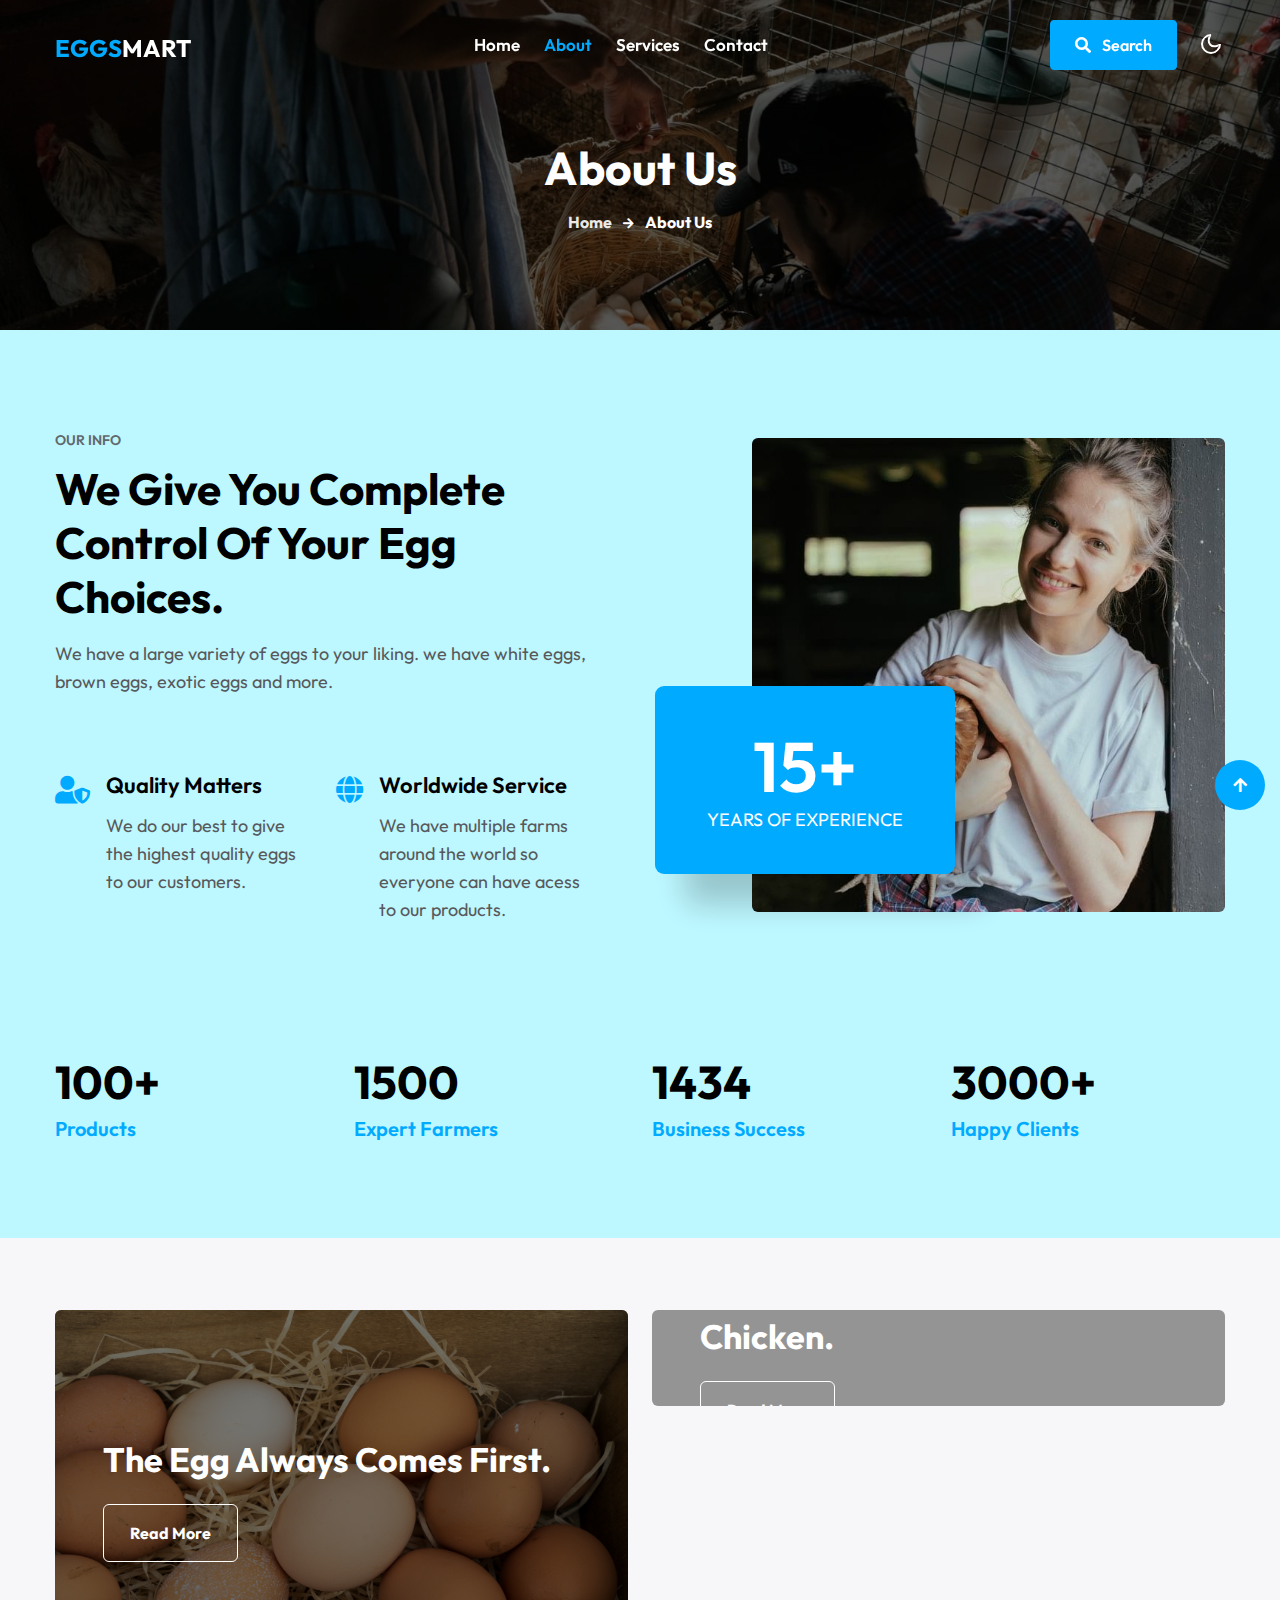
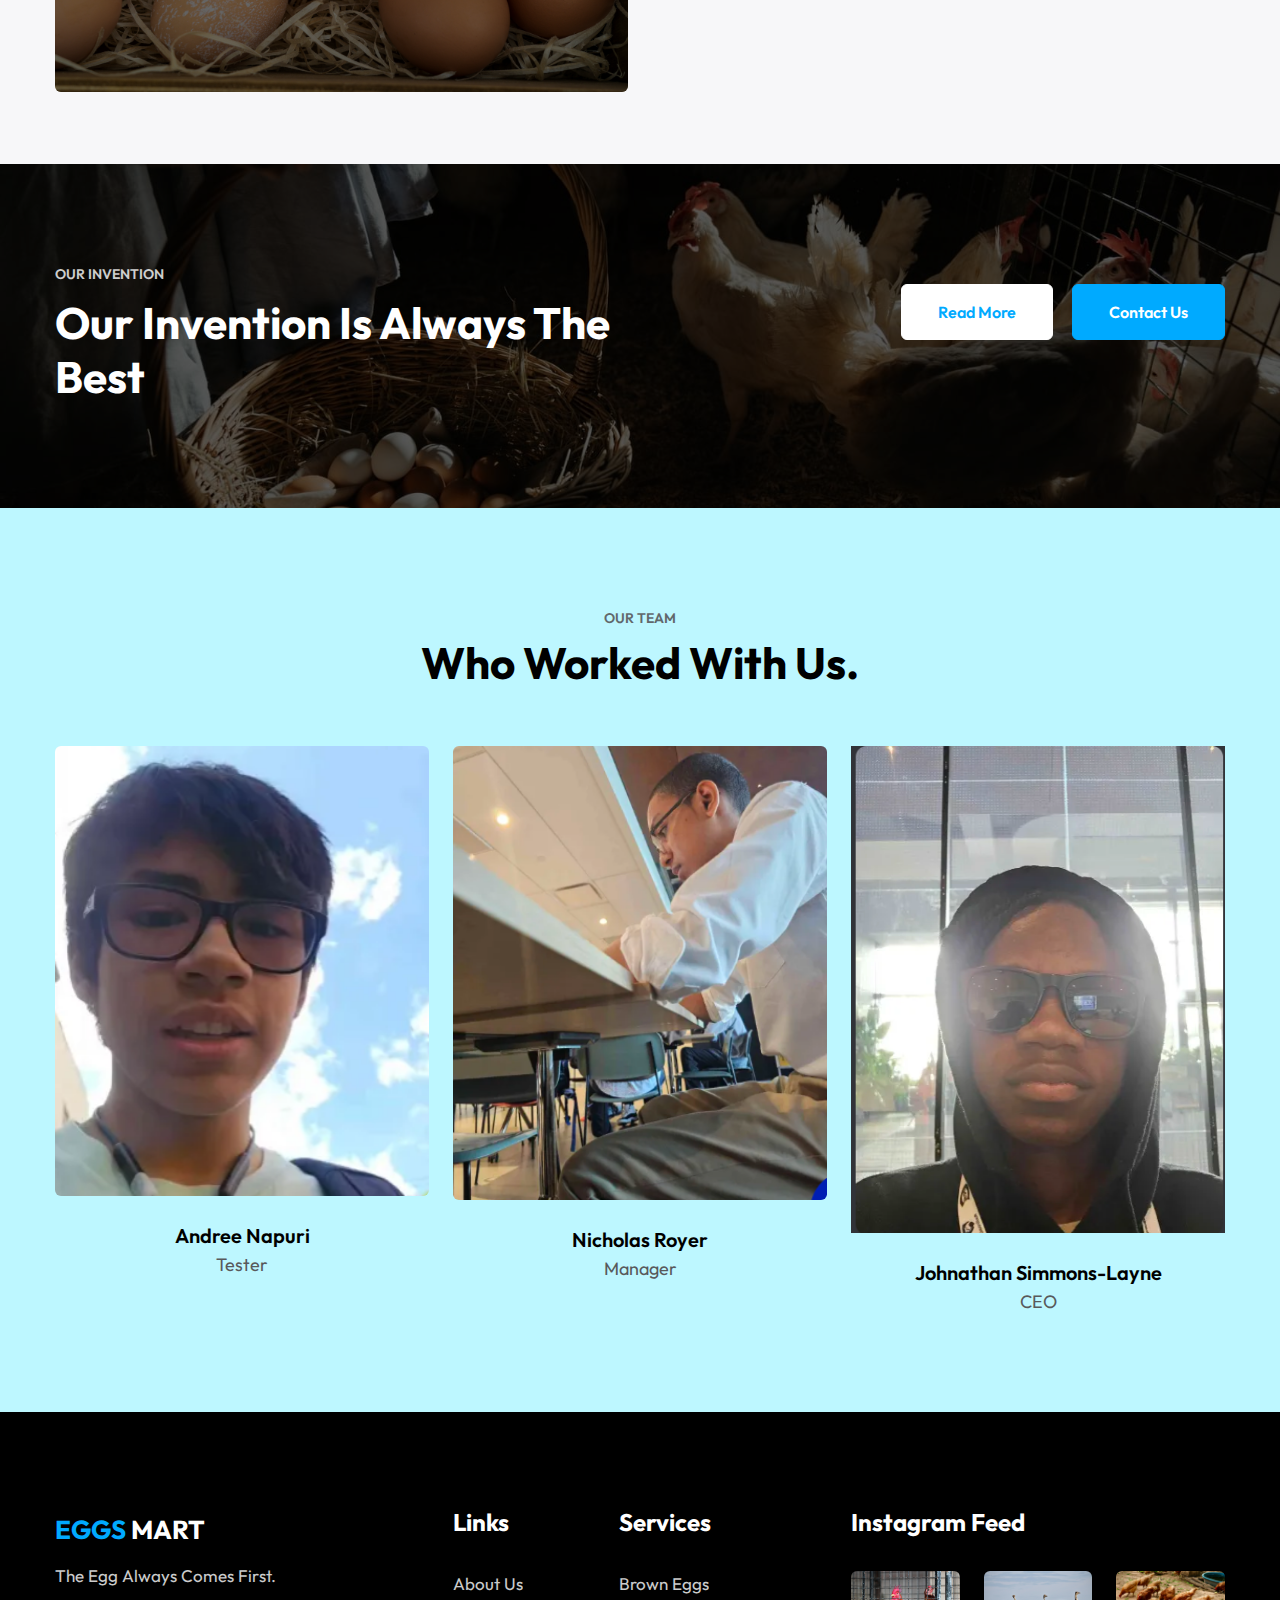
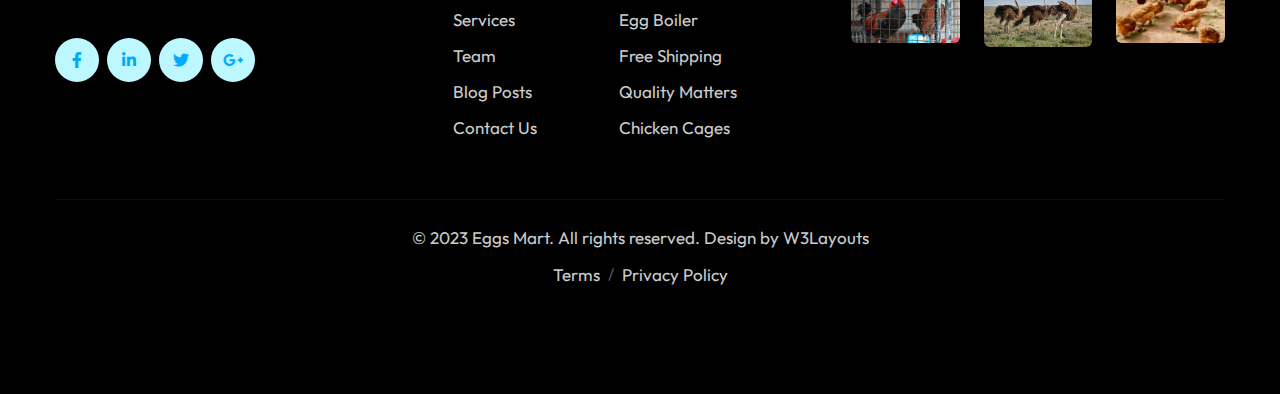
==== commit 337d3b10: "Add files via upload" ====
--- a/about.html
+++ b/about.html
@@ -117,15 +117,13 @@
                     <h3 class="title-w3l mb-2">We Give You Complete Control Of Your Egg choices.
                     </h3>
 
-                    <p class="mt-3">Lorem ipsum viverra feugiat. Pellen tesque libero ut justo,
-                        ultrices in ligula. Semper at tempufddfel. Lorem ipsum dolor sit amet consectetur adipisicing
-                        elit. Non quae, fugiat.</p>
+                    <p class="mt-3">We have a large variety of eggs to your liking. we have white eggs, brown eggs, exotic eggs and more.</p>
                     <div class="row two-grids mt-5 pt-lg-4">
                         <div class="col-sm-6 grids_info d-flex">
                             <i class="fas fa-user-shield"></i>
                             <div class="detail ms-3">
                                 <h4>Quality Matters</h4>
-                                <p>Lorem ipsum viverra feugiat libero.
+                                <p>We do our best to give the highest quality eggs to our customers.
                                 </p>
                             </div>
                         </div>
@@ -134,7 +132,7 @@
                             <div class="detail ms-3">
                                 <h4>
                                     Worldwide Service</h4>
-                                <p>Lorem ipsum viverra feugiat libero.
+                                <p>We have multiple farms around the world so everyone can have acess to our products.
                                 </p>
                             </div>
                         </div>
@@ -143,7 +141,7 @@
                 <div class="col-lg-5 offset-lg-1 text-end mt-lg-0 mt-5 position-relative">
                     <img src="assets/images/ab.jpg" alt="" class="img-fluid radius-image">
                     <div class="imginfo__box">
-                        <h6 class="imginfo__title">16+</h6>
+                        <h6 class="imginfo__title">15+</h6>
                         <p>Years of experience</p>
                     </div>
                 </div>
@@ -156,7 +154,7 @@
             <div class="w3l-stats-inner-inf">
                 <div class="row stats-con">
                     <div class="col-lg-3 col-6 stats_info counter_grid">
-                        <p class="counter">2500 </p>
+                        <p class="counter">100+ </p>
                         <h3>Products</h3>
                     </div>
                     <div class="col-lg-3 col-6 stats_info counter_grid">
@@ -164,11 +162,11 @@
                         <h3>Expert Farmers</h3>
                     </div>
                     <div class="col-lg-3 col-6 stats_info counter_grid mt-lg-0 mt-4">
-                        <p class="counter">1280 </p>
+                        <p class="counter">1434 </p>
                         <h3>Business Success</h3>
                     </div>
                     <div class="col-lg-3 col-6 stats_info counter_grid mt-lg-0 mt-4">
-                        <p class="counter">3020</p>
+                        <p class="counter">3000+</p>
                         <h3>Happy Clients</h3>
                     </div>
 
@@ -183,7 +181,7 @@
             <div class="row">
                 <div class="col-md-6 mt-md-0">
                     <div class="grids3-info position-relative">
-                        <a href="#img" class="d-block zoom"><img src="assets/images/banner1.jpg" alt="" class="img-fluid news-image"></a>
+                        <a href="#img" class="d-block zoom"><img src="assets/images/nick-fewings-qlLCBkTSYAI-unsplash.jpg" alt="" class="img-fluid news-image"></a>
                         <div class="w3-grids3-info">
                             <h4 class="gdnhy-1"><a href="#img">The Egg always comes first.</a>
                                 <a class="w3item-link btn btn-style mt-4" href="#">
@@ -196,7 +194,7 @@
                 </div>
                 <div class="col-md-6 mt-md-0 mt-4 grids3-info2">
                     <div class="grids3-info position-relative">
-                        <a href="#img" class="d-block zoom"><img src="assets/images/banner2.jpg" alt="" class="img-fluid news-image"></a>
+                        <a href="#img" class="d-block zoom"><img src="assets/images/steffen-lemmerzahl-uxcTH820G5g-unsplash.jpg" alt="" class="img-fluid news-image"></a>
                         <div class="w3-grids3-info second">
                             <h4 class="gdnhy-1"><a href="#img">Natures Intention with chicken.</a>
                                 <a class="w3item-link btn btn-style mt-4" href="#">
@@ -247,7 +245,7 @@
                 <div class="col-lg-4 col-6 team-wrap mt-lg-5 mt-4">
                     <div class="team-member text-center">
                         <div class="team-img">
-                            <img src="assets/images/team1.jpg" alt="" class="radius-image">
+                            <img src="assets/images/Andree.png" alt="" class="radius-image">
                             <div class="overlay-team">
                                 <div class="team-details text-center">
                                     <div class="socials mt-20">
@@ -264,15 +262,15 @@
                                 </div>
                             </div>
                         </div>
-                        <a href="#url" class="team-title">Lawrence Petrie</a>
-                        <p>Lorem Ipsum</p>
+                        <a href="#url" class="team-title">Andree Napuri</a>
+                        <p>Tester</p>
                     </div>
                 </div>
                 <!-- end team member -->
                 <div class="col-lg-4 col-6 team-wrap mt-lg-5 mt-4">
                     <div class="team-member text-center">
                         <div class="team-img">
-                            <img src="assets/images/team3.jpg" alt="" class="radius-image">
+                            <img src="assets/images/Nick2.png" alt="" class="radius-image">
                             <div class="overlay-team">
                                 <div class="team-details text-center">
                                     <div class="socials mt-20">
@@ -289,15 +287,15 @@
                                 </div>
                             </div>
                         </div>
-                        <a href="#url" class="team-title">Jack Peters</a>
-                        <p>Lorem Ipsum</p>
+                        <a href="#url" class="team-title">Nicholas Royer</a>
+                        <p>Manager</p>
                     </div>
                 </div>
                 <!-- end team member -->
                 <div class="col-lg-4 col-6 team-wrap mt-lg-5 mt-4">
                     <div class="team-member text-center">
                         <div class="team-img">
-                            <img src="assets/images/team2.jpg" alt="" class="radius-image">
+                            <img src="assets/images/Johnathan.png">
                             <div class="overlay-team">
                                 <div class="team-details text-center">
                                     <div class="socials mt-20">
@@ -314,8 +312,8 @@
                                 </div>
                             </div>
                         </div>
-                        <a href="#url" class="team-title">Anna Phillips</a>
-                        <p>Lorem Ipsum</p>
+                        <a href="#url" class="team-title">Johnathan Simmons-Layne</a>
+                        <p>CEO</p>
                     </div>
                 </div>
                 <!-- end team member -->
@@ -331,9 +329,9 @@
                 <div class="row footer-p">
                     <div class="col-lg-4 col-md-6 pe-lg-5">
                         <h2 class="footerw3l-logo"><a class="navbar-brand" href="index.html">
-                                <span class="w3yellow">Poultry</span> Field
+                                <span class="w3yellow">Eggs</span> Mart
                             </a></h2>
-                        <p class="mt-3">Lorem ipsum dolor sit, amet consectetur elit. Earum mollitia ipsam autem ipsam.dolore magna aliquam erat volutpat. Ut wisi enim ad minim veniam.</p>
+                        <p class="mt-3">The Egg Always Comes First.</p>
                         <div class="columns-2 mt-lg-5 mt-4">
                             <ul class="social">
                                 <li><a href="#facebook"><i class="fab fa-facebook-f"></i></a>
@@ -367,13 +365,13 @@
 
                                     <li><a href="#care">
                                             Brown Eggs</a></li>
-                                    <li><a href="#meal">Chicken Broiler</a></li>
+                                    <li><a href="#meal">Egg Boiler</a></li>
                                     <li><a href="#clean">
                                             Free Shipping</a></li>
                                     <li><a href="#medicine">
                                             Quality Matters</a></li>
                                     <li><a href="#setting">
-                                            Poultry Cages</a></li>
+                                            Chicken Cages</a></li>
                                 </ul>
                             </div>
                         </div>
@@ -383,32 +381,32 @@
                         <div class="end-column row">
                             <div class="col-4 w3indta-grid">
                                 <a href="#insta">
-                                    <img src="assets/images/g1.jpg" class="img-fluid radius-image" alt="poultryfield">
+                                    <img src="assets/images/esperanza-doronila-5V63xgdYerI-unsplash.jpg" class="img-fluid radius-image" alt="EggsMart">
                                 </a>
                             </div>
                             <div class="col-4 w3indta-grid">
                                 <a href="#insta">
-                                    <img src="assets/images/g2.jpg" class="img-fluid radius-image" alt="poultryfield">
+                                    <img src="assets/images/max-murauer-81RoT9d5vN0-unsplash.jpg" class="img-fluid radius-image" alt="EggsMart">
                                 </a>
                             </div>
                             <div class="col-4 w3indta-grid">
                                 <a href="#insta">
-                                    <img src="assets/images/g3.jpg" class="img-fluid radius-image" alt="poultryfield">
+                                    <img src="assets/images/chatnarin-pramnapan-hsnelnK7mt4-unsplash.jpg" class="img-fluid radius-image" alt="EggsMart">
                                 </a>
                             </div>
                             <div class="col-4 w3indta-grid mt-4">
                                 <a href="#insta">
-                                    <img src="assets/images/g4.jpg" class="img-fluid radius-image" alt="poultryfield">
+                                    
                                 </a>
                             </div>
                             <div class="col-4 w3indta-grid mt-4">
                                 <a href="#insta">
-                                    <img src="assets/images/g5.jpg" class="img-fluid radius-image" alt="poultryfield">
+                                    
                                 </a>
                             </div>
                             <div class="col-4 w3indta-grid mt-4">
                                 <a href="#insta">
-                                    <img src="assets/images/g6.jpg" class="img-fluid radius-image" alt="poultryfield">
+                                    
                                 </a>
                             </div>
 
@@ -417,7 +415,7 @@
                     </div>
                 </div>
                 <div class="below-section text-center pt-lg-4 mt-5">
-                    <p class="copy-text">&copy; 2022 Poultry Field. All rights reserved. Design by <a href="https://w3layouts.com/" target="_blank"> W3Layouts</a>
+                    <p class="copy-text">&copy; 2023 Eggs Mart. All rights reserved. Design by <a href="https://w3layouts.com/" target="_blank"> W3Layouts</a>
                     </p>
                     <ul class="footer-gd-16 d-flex justify-content-center">
                         <li><a href="#terms">Terms
--- a/assets/css/style-starter.css
+++ b/assets/css/style-starter.css
@@ -15,8 +15,8 @@
     --bs-indigo: #6610f2;
     --bs-purple: #6f42c1 --bs-pink: #d63384;
     --bs-red: #dc3545;
-    --bs-orange: #fd7e14;
-    --bs-yellow: #ffc107;
+    --bs-orange: #a19387;
+    --bs-yellow: #3676f7;
     --bs-green: #198754;
     --bs-teal: #20c997;
     --bs-cyan: #0dcaf0;
@@ -27,13 +27,13 @@
     --bs-secondary: #6c757d;
     --bs-success: #198754;
     --bs-info: #0dcaf0;
-    --bs-warning: #ffc107;
+    --bs-warning: #343127;
     --bs-danger: #dc3545;
     --bs-light: #f8f9fa;
     --bs-dark: #212529;
     --bs-font-sans-serif: system-ui, -apple-system, "Segoe UI", Roboto, "Helvetica Neue", Arial, "Noto Sans", "Liberation Sans", sans-serif, "Apple Color Emoji", "Segoe UI Emoji", "Segoe UI Symbol", "Noto Color Emoji";
     --bs-font-monospace: SFMono-Regular, Menlo, Monaco, Consolas, "Liberation Mono", "Courier New", monospace;
-    --bs-gradient: linear-gradient(180deg, rgba(255, 255, 255, 0.15), rgba(255, 255, 255, 0))
+    --bs-gradient: linear-gradient(180deg, rgb(234, 6, 6, 0.15), rgba(255, 255, 255, 0))
 }
 
 *,
@@ -289,8 +289,8 @@
 kbd {
     padding: .2rem .4rem;
     font-size: .875em;
-    color: #fff;
-    background-color: #212529;
+    color: #0062ff;
+    background-color: #0080ff;
     border-radius: .2rem
 }
 
@@ -3152,15 +3152,15 @@
 
 .btn-primary:hover {
     color: #fff;
-    background-color: #f17404;
-    border-color: #f17404;
+    background-color: #3676f7;
+    border-color: #3676f7;
 }
 
 .btn-check:focus + .btn-primary,
 .btn-primary:focus {
     color: #fff;
-    background-color: #f17404;
-    border-color: #f17404;
+    background-color: #3676f7;
+    border-color: #3676f7;
     box-shadow: 0 0 0 0.25rem rgb(255 152 0 / 40%);
 }
 
@@ -3170,8 +3170,8 @@
 .btn-primary:active,
 .show > .btn-primary.dropdown-toggle {
     color: #fff;
-    background-color: #f17404;
-    border-color: #f17404;
+    background-color: #3676f7;
+    border-color: #3676f7;
 }
 
 .btn-check:active + .btn-primary:focus,
@@ -3185,8 +3185,8 @@
 .btn-primary.disabled,
 .btn-primary:disabled {
     color: #fff;
-    background-color: #f17404;
-    border-color: #f17404;
+    background-color: #3676f7;
+    border-color: #3676f7;
 }
 
 .btn-secondary {
@@ -3197,8 +3197,8 @@
 
 .btn-secondary:hover {
     color: #130b00;
-    background-color: #e05b03;
-    border-color: #e05b03;
+    background-color: #3676f7;
+    border-color: #3676f7;
 }
 
 .btn-check:focus + .btn-secondary,
@@ -3327,8 +3327,8 @@
 
 .btn-warning {
     color: #000;
-    background-color: #ffc107;
-    border-color: #ffc107
+    background-color: #3676f7;
+    border-color: #3676f7
 }
 
 .btn-warning:hover {
@@ -3366,8 +3366,8 @@
 .btn-warning.disabled,
 .btn-warning:disabled {
     color: #000;
-    background-color: #ffc107;
-    border-color: #ffc107
+    background-color: #3676f7;
+    border-color: #3676f7
 }
 
 .btn-danger {
@@ -3667,14 +3667,14 @@
 }
 
 .btn-outline-warning {
-    color: #ffc107;
-    border-color: #ffc107
+    color: #3676f7;
+    border-color: #3676f7
 }
 
 .btn-outline-warning:hover {
     color: #000;
-    background-color: #ffc107;
-    border-color: #ffc107
+    background-color: #3676f7;
+    border-color: #3676f7
 }
 
 .btn-check:focus + .btn-outline-warning,
@@ -3688,8 +3688,8 @@
 .btn-outline-warning.dropdown-toggle.show,
 .btn-outline-warning:active {
     color: #000;
-    background-color: #ffc107;
-    border-color: #ffc107
+    background-color: #3676f7;
+    border-color: #3676f7
 }
 
 .btn-check:active + .btn-outline-warning:focus,
@@ -3702,7 +3702,7 @@
 
 .btn-outline-warning.disabled,
 .btn-outline-warning:disabled {
-    color: #ffc107;
+    color: #3676f7;
     background-color: transparent
 }
 
@@ -6972,7 +6972,7 @@
 }
 
 .link-warning {
-    color: #ffc107
+    color: #3676f7
 }
 
 .link-warning:focus,
@@ -7385,7 +7385,7 @@
 }
 
 .border-warning {
-    border-color: #ffc107 !important
+    border-color: #3676f7 !important
 }
 
 .border-danger {
@@ -8212,7 +8212,7 @@
 }
 
 .text-warning {
-    color: #ffc107 !important
+    color: #3676f7 !important
 }
 
 .text-danger {
@@ -8268,7 +8268,7 @@
 }
 
 .bg-warning {
-    background-color: #ffc107 !important
+    background-color: #3676f7 !important
 }
 
 .bg-danger {
@@ -17866,9 +17866,9 @@
 }
 
 :root {
-    --primary-color: #ff7800;
+    --primary-color: #00aaff;
     --font-color: #58595b;
-    --bg-color: #fff;
+    --bg-color: #bdf7ff;
     --heading-color: #000000;
     --border-radius: 6px;
     --border-radius-full: 35px;
@@ -17886,14 +17886,14 @@
 }
 
 [data-theme="dark"] {
-    --primary-color: #ff7800;
-    --font-color: #c2c2c2;
-    --bg-color: #0b0d0e;
+    --primary-color: #0025e0;
+    --font-color: #ffffff;
+    --bg-color: #201541;
     --heading-color: #eee;
     --border-color: rgba(255, 255, 255, 0.2);
     --border-color-light: rgba(255, 255, 255, 0.1);
     --nav-color: #fff;
-    --dropdown-color: #222;
+    --dropdown-color: #1e7000;
     --iframe-filter: grayscale(100%);
     --bg-grey: #222;
     --bg-lightgrey: #131617;
